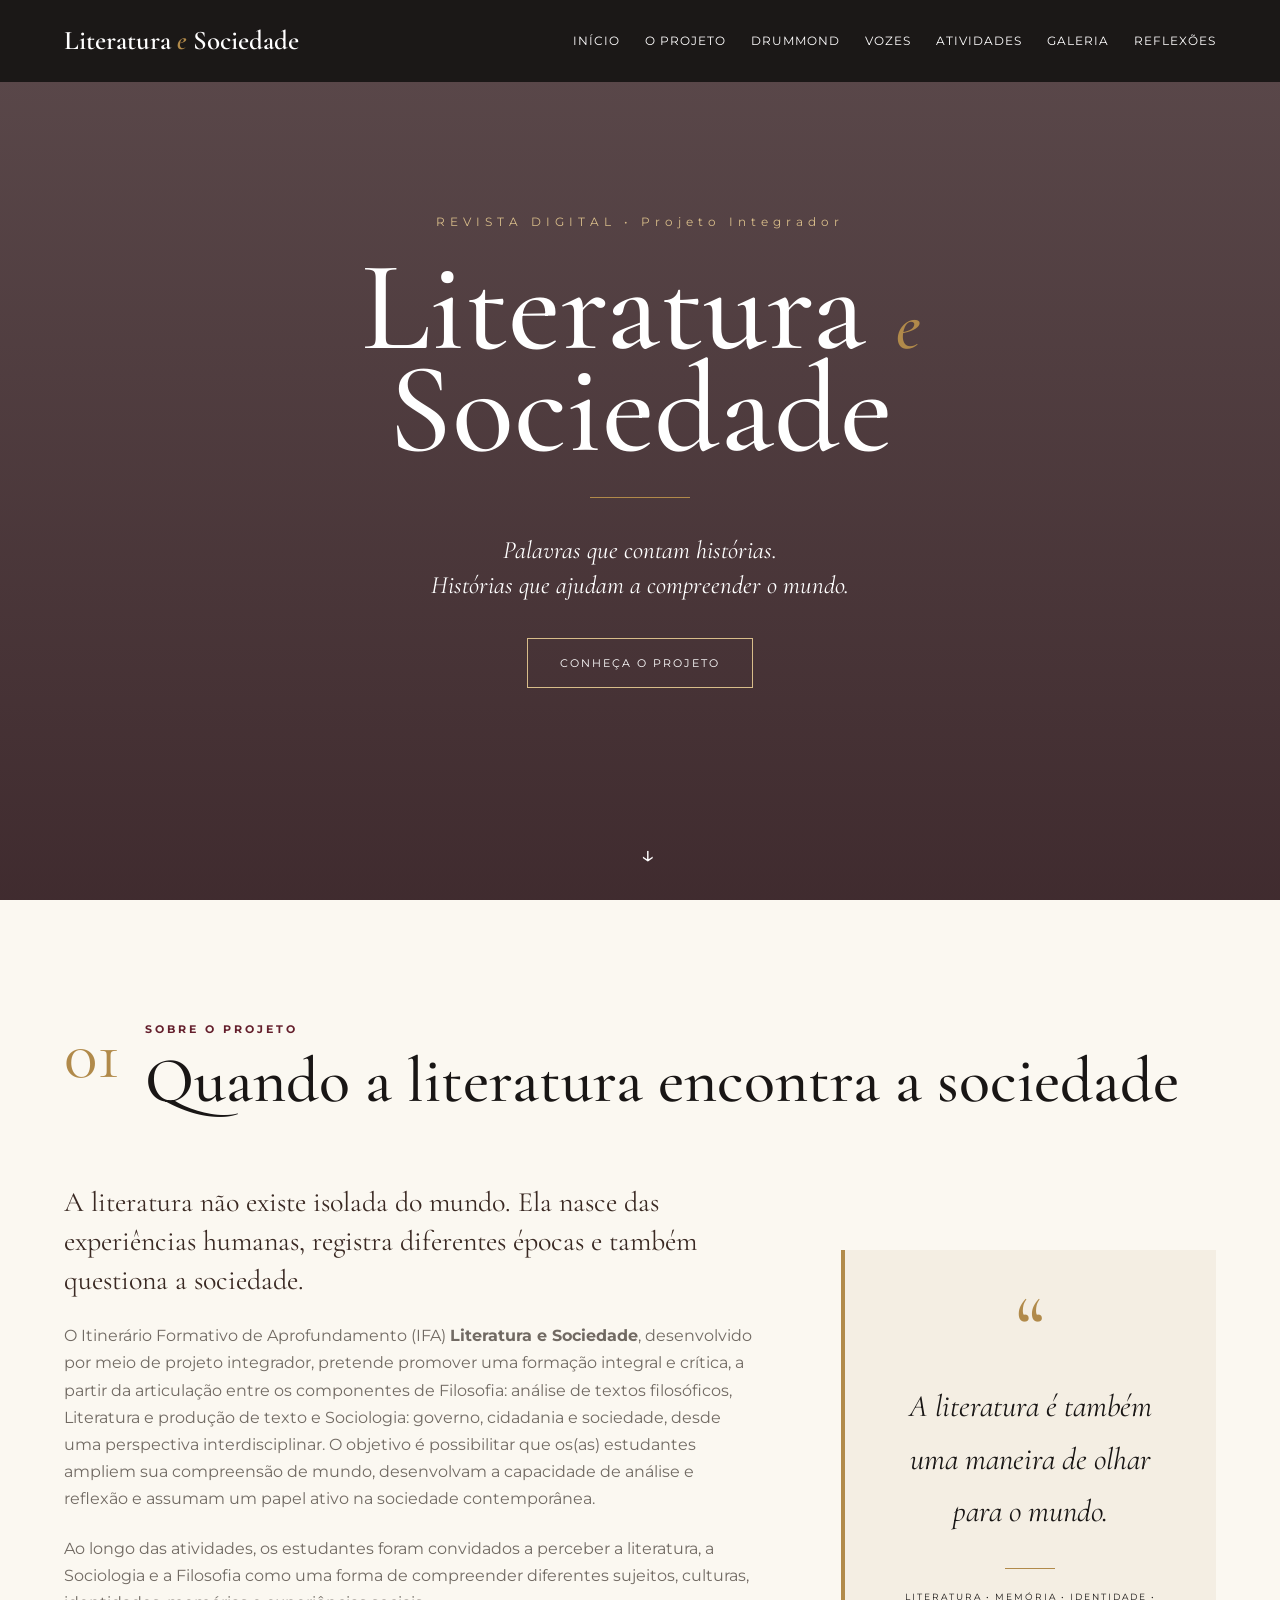
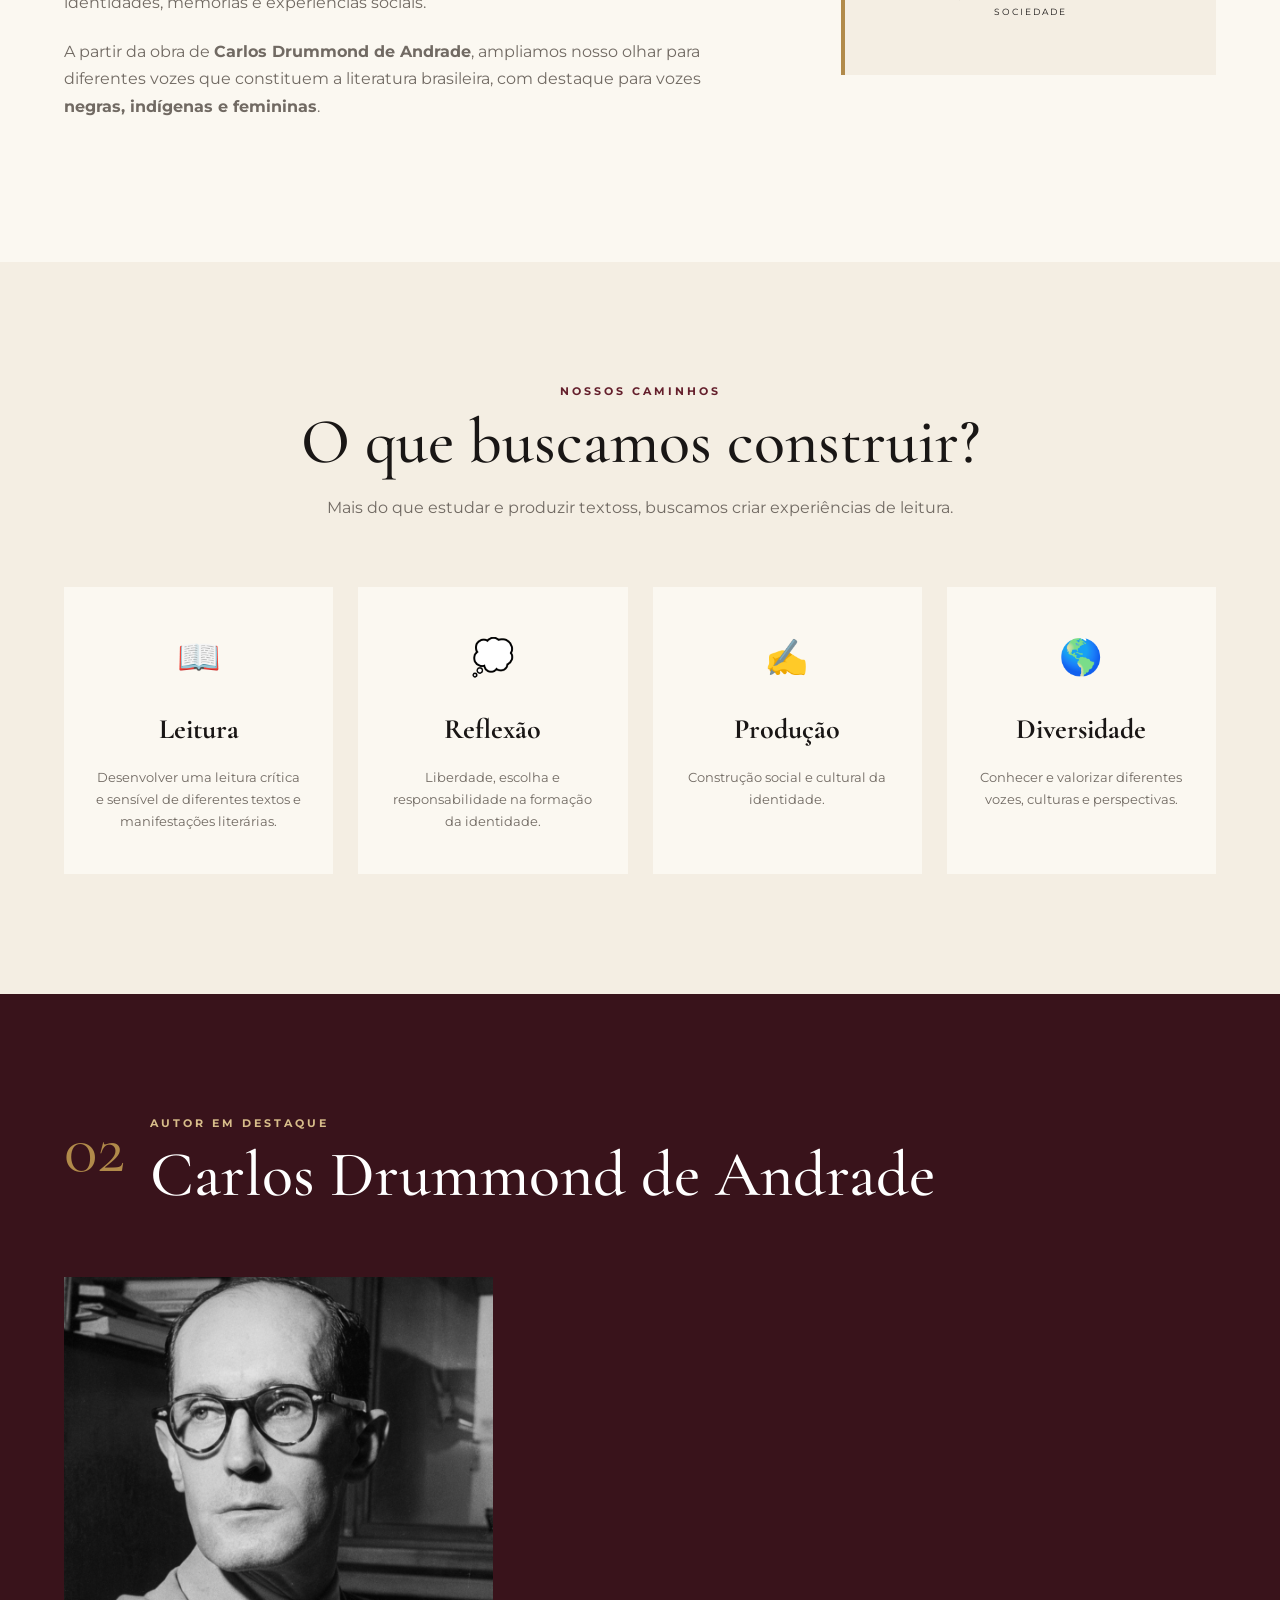
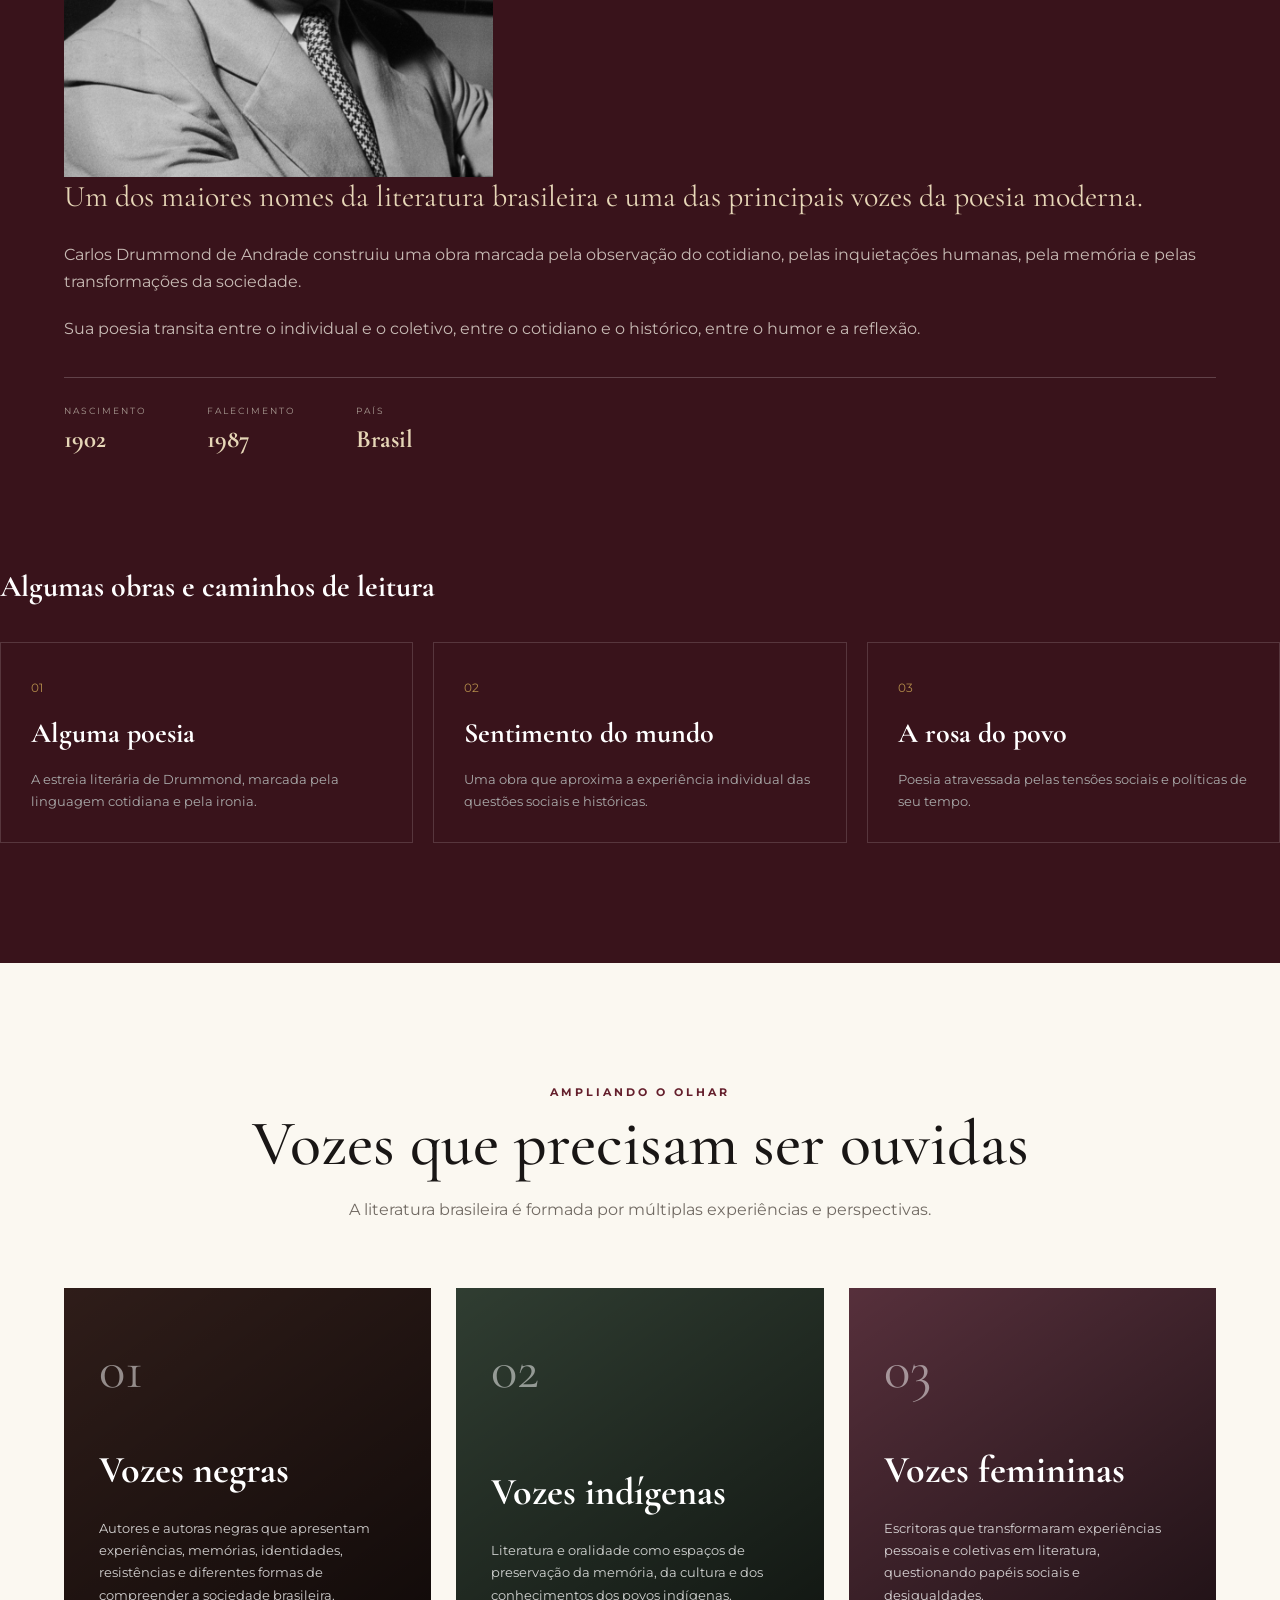
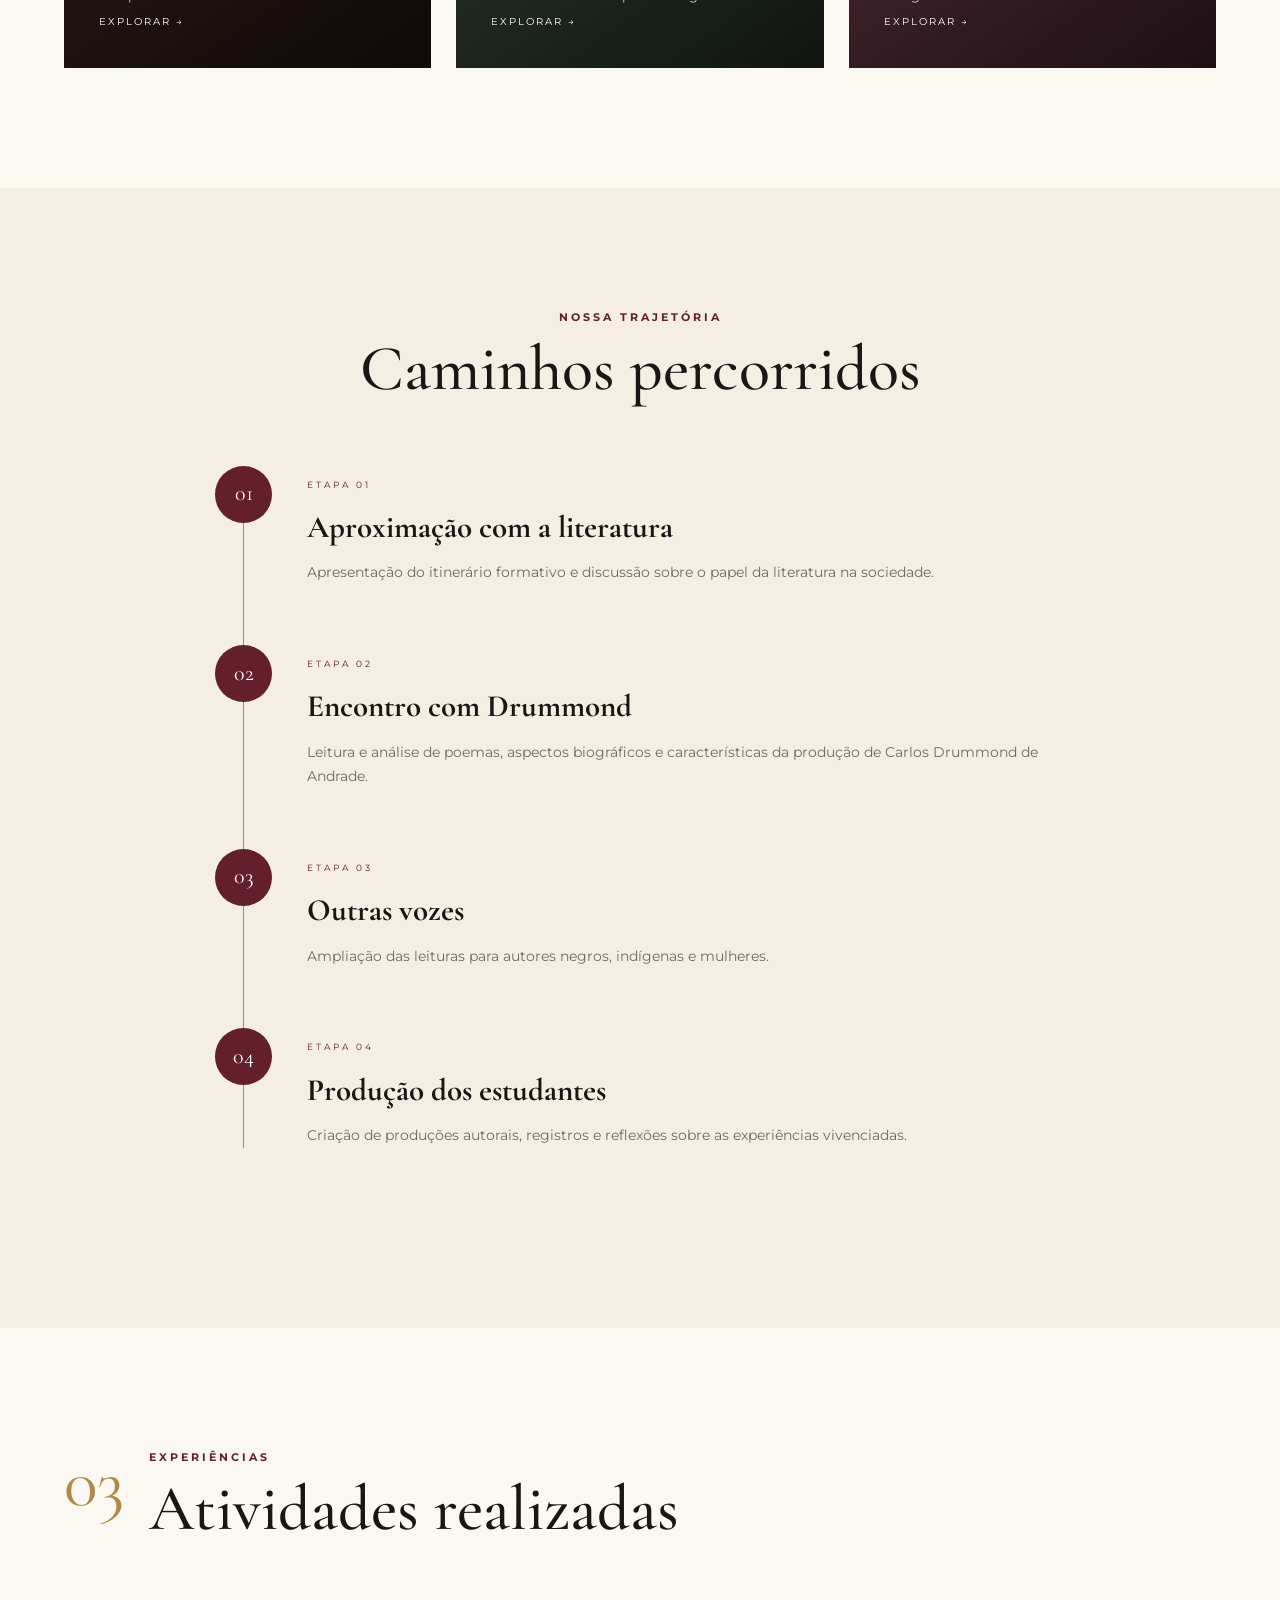
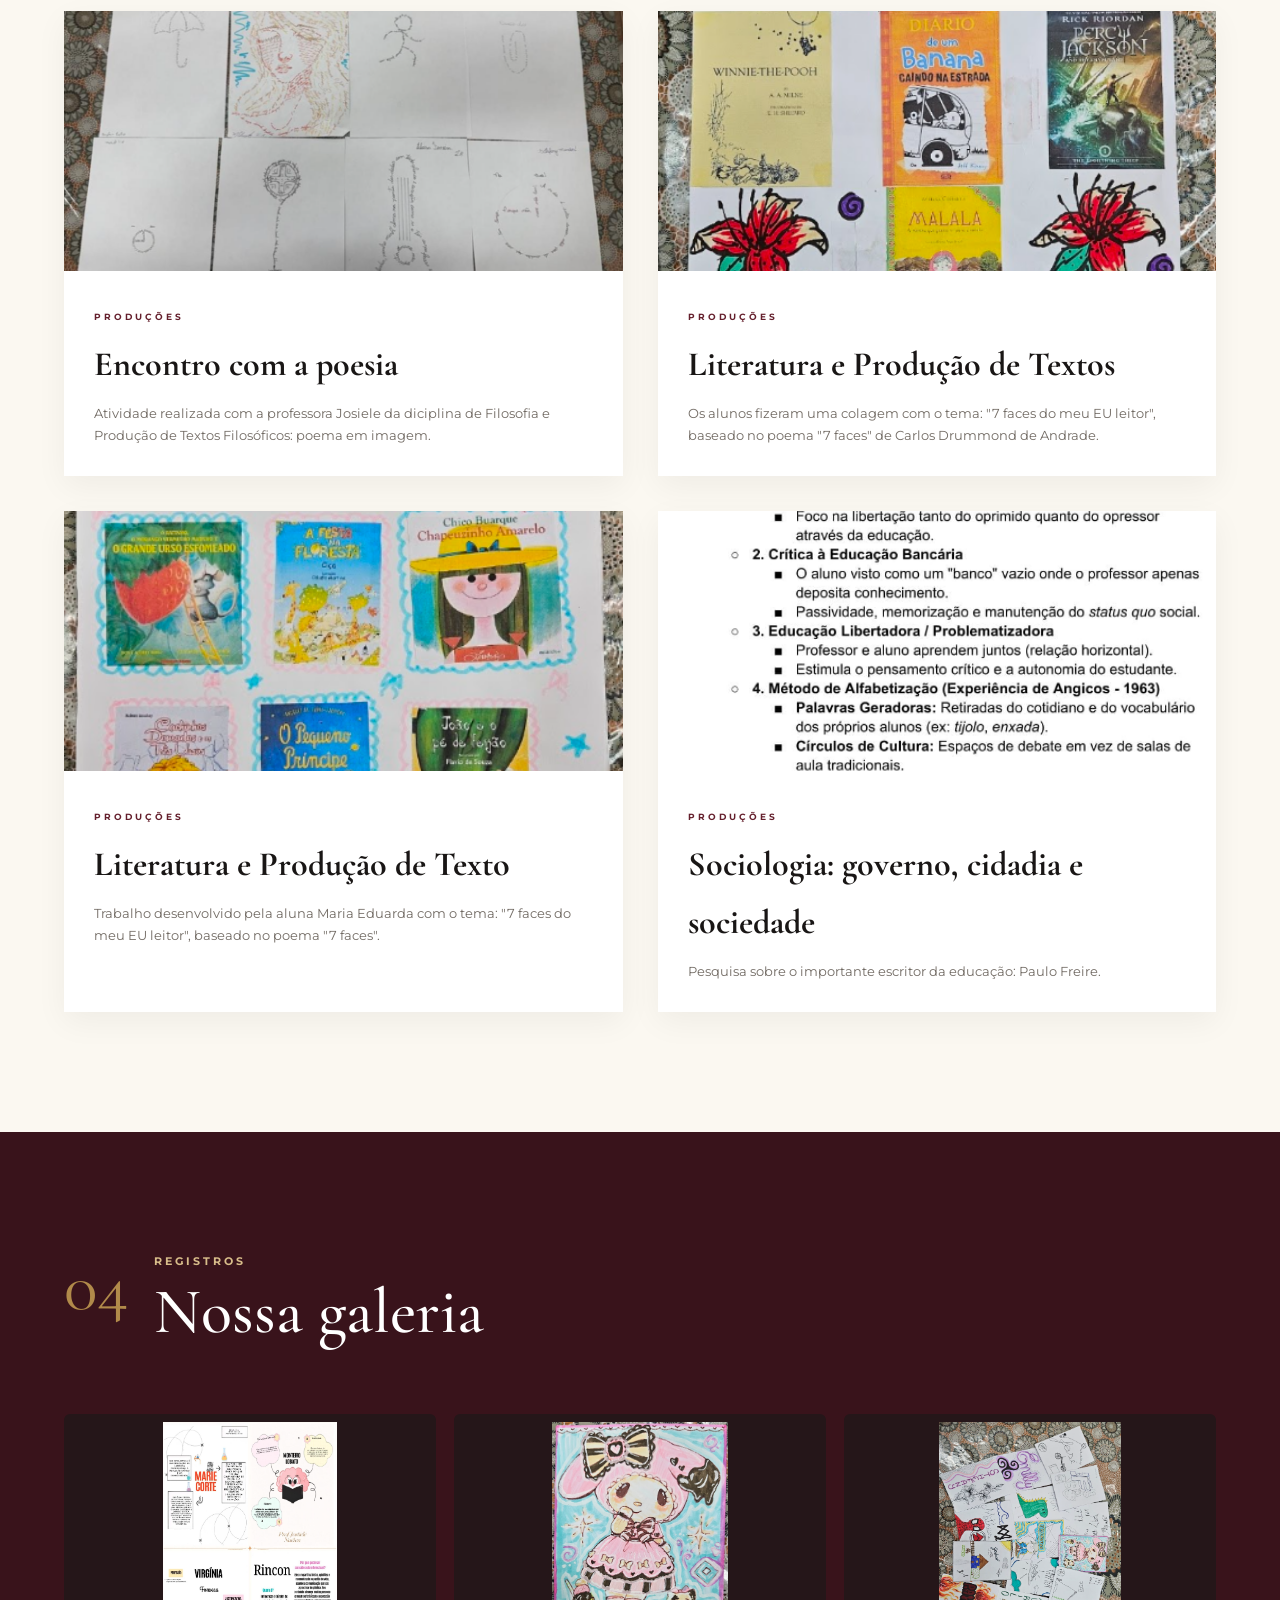
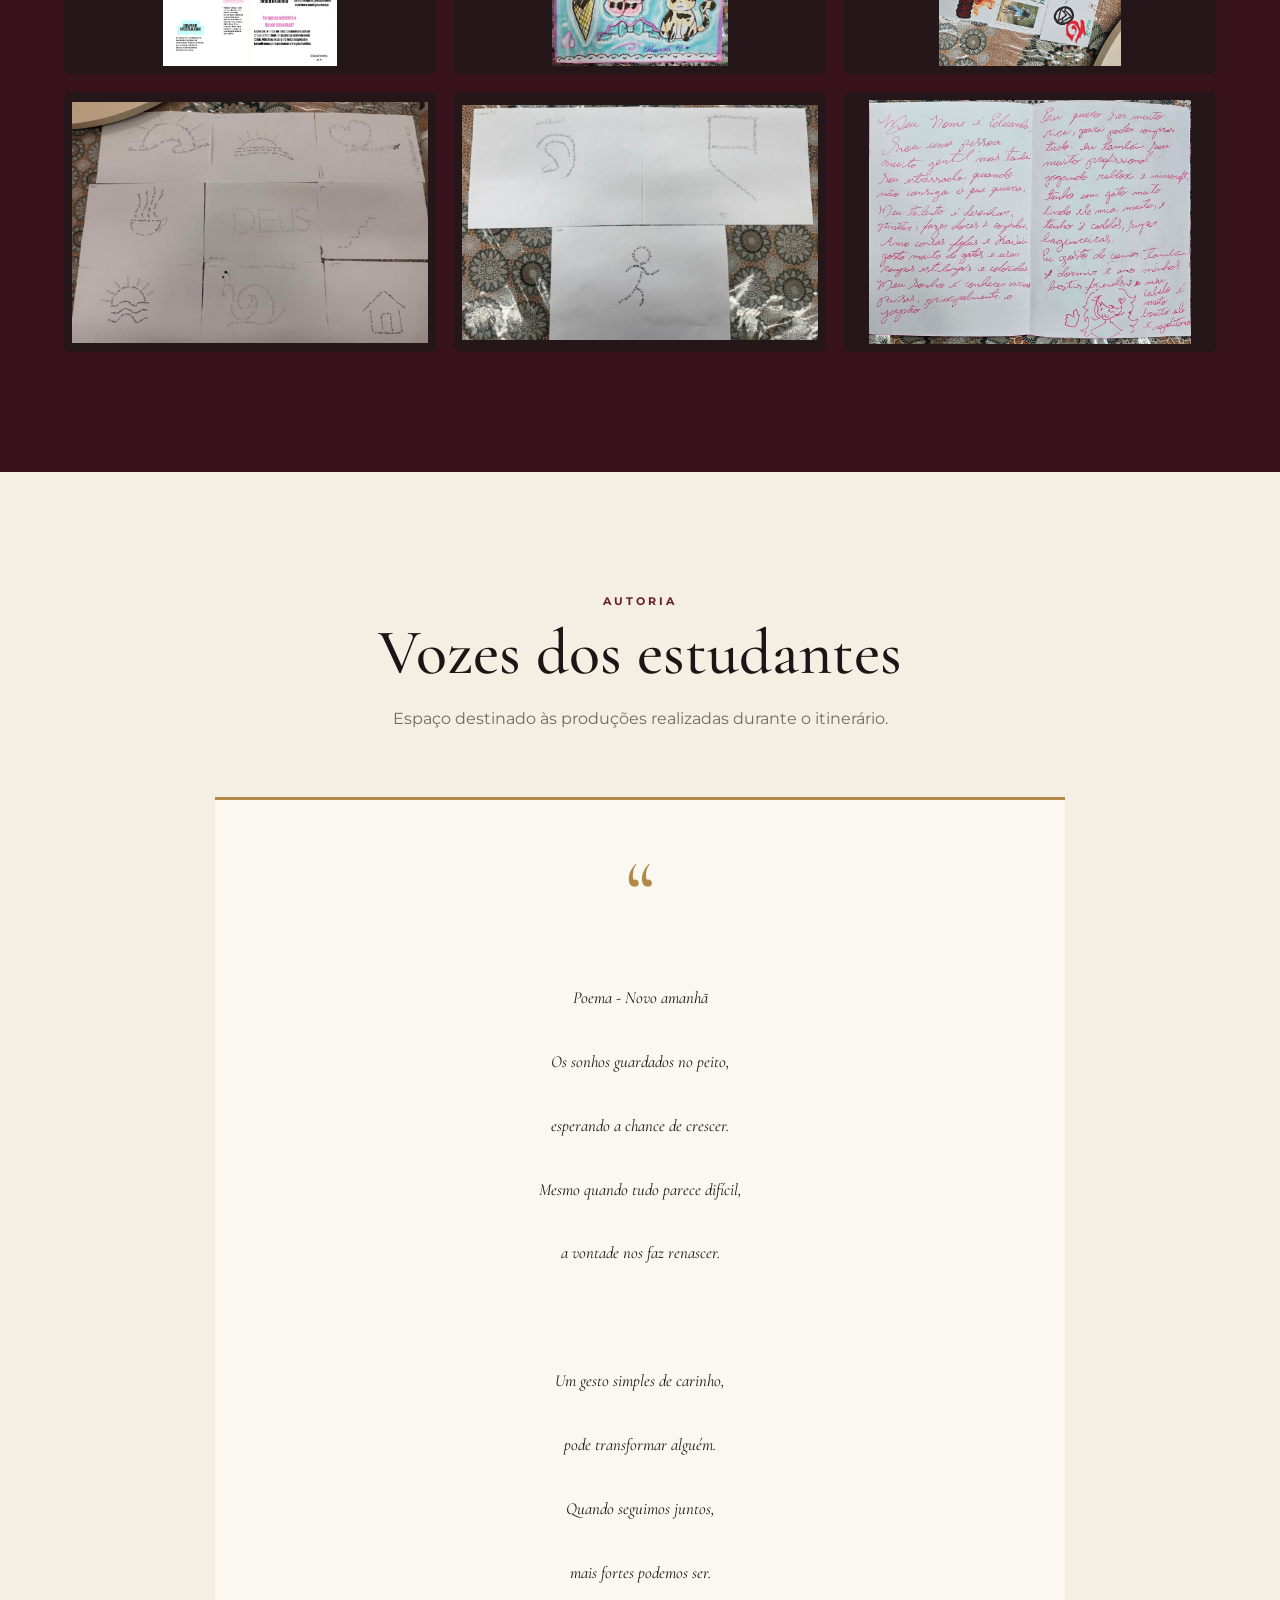
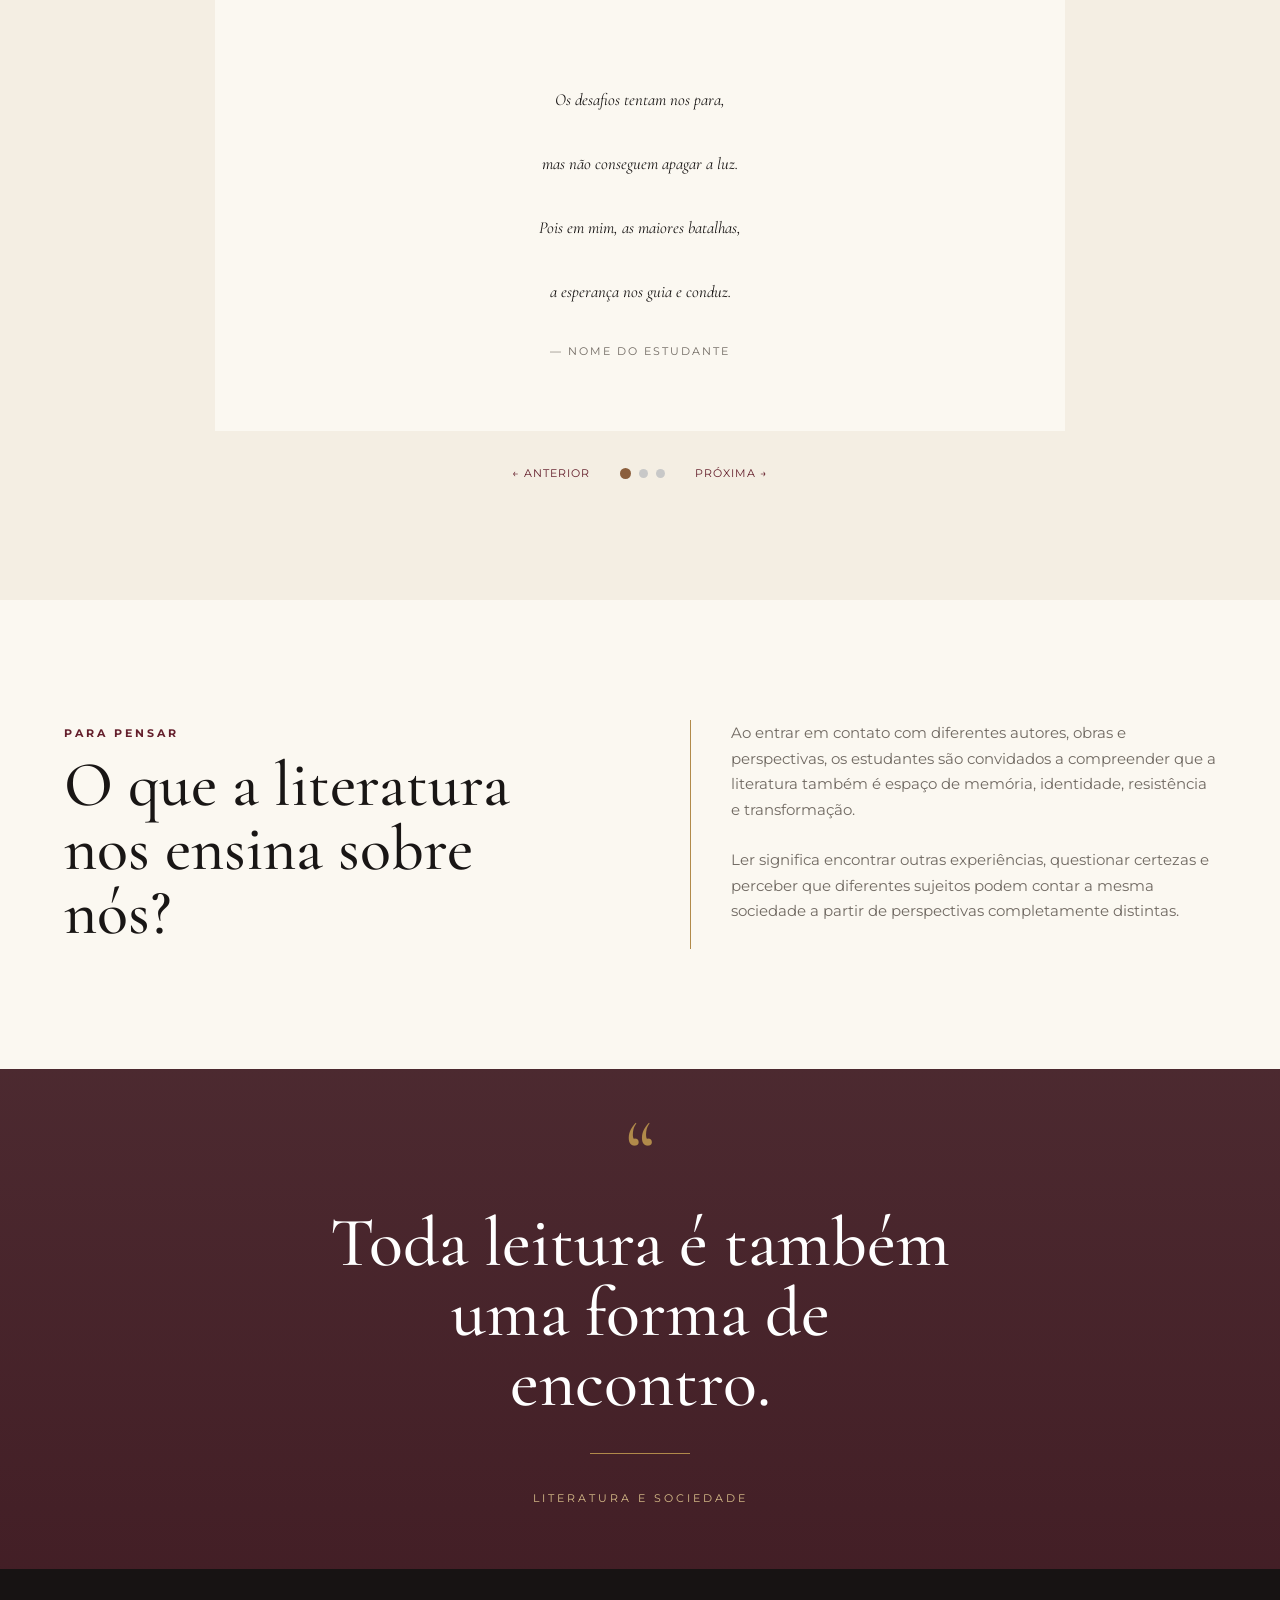
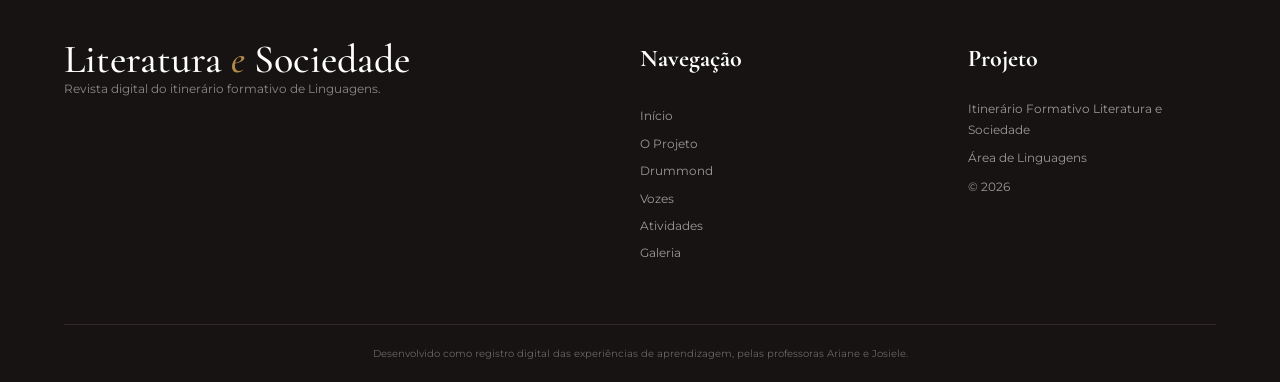
==== index.html @ bddd143f "." ====
<!DOCTYPE html>
<html lang="pt-BR">

<head>
    <meta charset="UTF-8">
    <meta name="viewport" content="width=device-width, initial-scale=1.0">

    <meta name="description"
        content="Revista digital Literatura e Sociedade – registros, experiências e produções do itinerário formativo de Linguagens.">

    <title>Literatura e Sociedade | Revista Digital</title>

    <link rel="preconnect" href="https://fonts.googleapis.com">
    <link rel="preconnect" href="https://fonts.gstatic.com" crossorigin>

    <link
        href="https://fonts.googleapis.com/css2?family=Cormorant+Garamond:wght@400;500;600;700&family=Montserrat:wght@300;400;500;600;700&display=swap"
        rel="stylesheet">

    <link rel="stylesheet" href="style.css">
</head>

<body>
  

    <!-- =========================
         CABEÇALHO
    ========================== -->

    <header class="cabecalho">

        <div class="logo">
            <span class="logo-principal">Literatura</span>
            <span class="logo-e">e</span>
            <span class="logo-sociedade">Sociedade</span>
        </div>

        <nav class="menu">

            <a href="#inicio">Início</a>
            <a href="#projeto">O Projeto</a>
            <a href="#drummond">Drummond</a>
            <a href="#vozes">Vozes</a>
            <a href="#atividades">Atividades</a>
            <a href="#galeria">Galeria</a>
            <a href="#reflexoes">Reflexões</a>

        </nav>

        <button class="menu-mobile" aria-label="Abrir menu">
            ☰
        </button>

    </header>


    <!-- =========================
         CAPA / HERO
    ========================== -->

    <main>

        <section id="inicio" class="hero">

            <div class="hero-overlay"></div>

            <div class="hero-conteudo">

                <p class="edicao">REVISTA DIGITAL • Projeto Integrador</p>

                <h1>
                    Literatura
                    <span>e</span>
                    Sociedade
                </h1>

                <div class="linha-decorativa"></div>

                <p class="subtitulo">
                    Palavras que contam histórias.
                    <br>
                    Histórias que ajudam a compreender o mundo.
                </p>

                <a href="#projeto" class="botao">
                    Conheça o projeto
                </a>

            </div>

            <div class="scroll-indicator">
                ↓
            </div>

        </section>


        <!-- =========================
             APRESENTAÇÃO
        ========================== -->

        <section id="projeto" class="secao apresentacao">

            <div class="container">

                <div class="titulo-secao">

                    <span class="numero">01</span>

                    <div>
                        <p class="etiqueta">SOBRE O PROJETO</p>

                        <h2>
                            Quando a literatura
                            encontra a sociedade
                        </h2>
                    </div>

                </div>

                <div class="apresentacao-grid">

                    <div class="texto">

                        <p class="destaque">
                            A literatura não existe isolada do mundo.
                            Ela nasce das experiências humanas, registra
                            diferentes épocas e também questiona a sociedade.
                        </p>

                        <p>
                            O Itinerário Formativo de Aprofundamento (IFA) <strong>Literatura e
                                Sociedade</strong>, desenvolvido
                            por meio de projeto integrador, pretende promover uma formação integral e crítica, a partir
                            da articulação entre os componentes de Filosofia: análise de textos filosóficos, Literatura
                            e
                            produção de texto e Sociologia: governo, cidadania e sociedade, desde uma perspectiva
                            interdisciplinar. O objetivo é possibilitar que os(as) estudantes ampliem sua compreensão
                            de mundo, desenvolvam a capacidade de análise e reflexão e assumam um papel ativo na
                            sociedade contemporânea.
                        </p>

                        <p>
                            Ao longo das atividades, os estudantes foram
                            convidados a perceber a literatura, a Sociologia e a Filosofia como uma forma
                            de compreender diferentes sujeitos, culturas,
                            identidades, memórias e experiências sociais.
                        </p>

                        <p>
                            A partir da obra de <strong>Carlos Drummond de
                                Andrade</strong>, ampliamos nosso olhar para
                            diferentes vozes que constituem a literatura
                            brasileira, com destaque para vozes
                            <strong>negras, indígenas e femininas</strong>.
                        </p>

                    </div>

                    <div class="citacao">

                        <div class="aspas">“</div>

                        <blockquote>
                            A literatura é também uma maneira
                            de olhar para o mundo.
                        </blockquote>

                        <div class="citacao-linha"></div>

                        <p>
                            LITERATURA • MEMÓRIA • IDENTIDADE • SOCIEDADE
                        </p>

                    </div>

                </div>

            </div>

        </section>


        <!-- =========================
             OBJETIVOS
        ========================== -->

        <section class="secao objetivos">

            <div class="container">

                <div class="titulo-centralizado">

                    <p class="etiqueta">NOSSOS CAMINHOS</p>

                    <h2>
                        O que buscamos construir?
                    </h2>

                    <p>
                        Mais do que estudar e produzir textoss,
                        buscamos criar experiências de leitura.
                    </p>

                </div>


                <div class="cards-objetivos">

                    <article class="card-objetivo">

                        <span class="icone">📖</span>

                        <h3>Leitura</h3>

                        <p>
                            Desenvolver uma leitura crítica e sensível
                            de diferentes textos e manifestações literárias.
                        </p>

                    </article>


                    <article class="card-objetivo">

                        <span class="icone">💭</span>

                        <h3>Reflexão</h3>

                        <p>
                            Liberdade, escolha e
                            responsabilidade na
                            formação da identidade.
                        </p>

                    </article>


                    <article class="card-objetivo">

                        <span class="icone">✍️</span>

                        <h3>Produção</h3>

                        <p>
                            Construção social e cultural
                            da identidade.
                        </p>

                    </article>


                    <article class="card-objetivo">

                        <span class="icone">🌎</span>

                        <h3>Diversidade</h3>

                        <p>
                            Conhecer e valorizar diferentes vozes,
                            culturas e perspectivas.
                        </p>

                    </article>

                </div>

            </div>

        </section>


        <!-- =========================
             DRUMMOND
        ========================== -->

        <section id="drummond" class="secao drummond">

            <div class="container">

                <div class="titulo-secao">

                    <span class="numero">02</span>

                    <div>

                        <p class="etiqueta">AUTOR EM DESTAQUE</p>

                        <h2>
                            Carlos Drummond de Andrade
                        </h2>

                    </div>

                </div>


                <div class="drummond-grid">

                    <img src="imagem/Foto_Carlos_Drummond_de_Andrade_(restaurada).png" alt="Carlos Drummond de Andrade"
                        class="foto-drummond">

                </div>


                <div class="drummond-texto">

                    <p class="abertura">
                        Um dos maiores nomes da literatura brasileira
                        e uma das principais vozes da poesia moderna.
                    </p>

                    <p>
                        Carlos Drummond de Andrade construiu uma obra
                        marcada pela observação do cotidiano, pelas
                        inquietações humanas, pela memória e pelas
                        transformações da sociedade.
                    </p>

                    <p>
                        Sua poesia transita entre o individual e o
                        coletivo, entre o cotidiano e o histórico,
                        entre o humor e a reflexão.
                    </p>

                    <div class="ficha">

                        <div>
                            <span>Nascimento</span>
                            <strong>1902</strong>
                        </div>

                        <div>
                            <span>Falecimento</span>
                            <strong>1987</strong>
                        </div>

                        <div>
                            <span>País</span>
                            <strong>Brasil</strong>
                        </div>

                    </div>

                </div>

            </div>


            <!-- OBRAS -->

            <div class="obras">

                <h3>
                    Algumas obras e caminhos de leitura
                </h3>

                <div class="obras-grid">

                    <article class="obra">

                        <span>01</span>

                        <h4>
                            Alguma poesia
                        </h4>

                        <p>
                            A estreia literária de Drummond,
                            marcada pela linguagem cotidiana
                            e pela ironia.
                        </p>

                    </article>


                    <article class="obra">

                        <span>02</span>

                        <h4>
                            Sentimento do mundo
                        </h4>

                        <p>
                            Uma obra que aproxima a experiência
                            individual das questões sociais
                            e históricas.
                        </p>

                    </article>


                    <article class="obra">

                        <span>03</span>

                        <h4>
                            A rosa do povo
                        </h4>

                        <p>
                            Poesia atravessada pelas tensões
                            sociais e políticas de seu tempo.
                        </p>

                    </article>

                </div>

            </div>

            </div>

        </section>


        <!-- =========================
             VOZES
        ========================== -->

        <section id="vozes" class="secao vozes">

            <div class="container">

                <div class="titulo-centralizado">

                    <p class="etiqueta">AMPLIANDO O OLHAR</p>

                    <h2>
                        Vozes que precisam ser ouvidas
                    </h2>

                    <p>
                        A literatura brasileira é formada por múltiplas
                        experiências e perspectivas.
                    </p>

                </div>


                <div class="vozes-grid">

                    <article class="voz voz-negra">

                        <div class="voz-numero">
                            01
                        </div>

                        <div>

                            <h3>
                                Vozes negras
                            </h3>

                            <p>
                                Autores e autoras negras que apresentam
                                experiências, memórias, identidades,
                                resistências e diferentes formas de
                                compreender a sociedade brasileira.
                            </p>

                            <a href="vozes-negras.html" class="ler-mais">
                                Explorar →
                            </a>
                        </div>

                    </article>


                    <article class="voz voz-indigena">

                        <div class="voz-numero">
                            02
                        </div>

                        <div>

                            <h3>
                                Vozes indígenas
                            </h3>

                            <p>
                                Literatura e oralidade como espaços de
                                preservação da memória, da cultura e
                                dos conhecimentos dos povos indígenas.
                            </p>

                            <a href="vozes-indigenas.html" class="ler-mais">
                                Explorar →
                            </a>

                        </div>

                    </article>


                    <article class="voz voz-feminina">

                        <div class="voz-numero">
                            03
                        </div>

                        <div>

                            <h3>
                                Vozes femininas
                            </h3>

                            <p>
                                Escritoras que transformaram experiências
                                pessoais e coletivas em literatura,
                                questionando papéis sociais e desigualdades.
                            </p>

                            <a href="vozes-femininas.html" class="ler-mais">
                                Explorar →
                            </a>

                        </div>

                    </article>

                </div>

            </div>

        </section>


        <!-- =========================
             LINHA DO TEMPO
        ========================== -->

        <section class="secao timeline">

            <div class="container">

                <div class="titulo-centralizado">

                    <p class="etiqueta">NOSSA TRAJETÓRIA</p>

                    <h2>
                        Caminhos percorridos
                    </h2>

                </div>


                <div class="linha-tempo">

                    <div class="evento">

                        <div class="evento-numero">
                            01
                        </div>

                        <div class="evento-conteudo">

                            <span>ETAPA 01</span>

                            <h3>
                                Aproximação com a literatura
                            </h3>

                            <p>
                                Apresentação do itinerário formativo
                                e discussão sobre o papel da literatura
                                na sociedade.
                            </p>

                        </div>

                    </div>


                    <div class="evento">

                        <div class="evento-numero">
                            02
                        </div>

                        <div class="evento-conteudo">

                            <span>ETAPA 02</span>

                            <h3>
                                Encontro com Drummond
                            </h3>

                            <p>
                                Leitura e análise de poemas,
                                aspectos biográficos e características
                                da produção de Carlos Drummond de Andrade.
                            </p>

                        </div>

                    </div>


                    <div class="evento">

                        <div class="evento-numero">
                            03
                        </div>

                        <div class="evento-conteudo">

                            <span>ETAPA 03</span>

                            <h3>
                                Outras vozes
                            </h3>

                            <p>
                                Ampliação das leituras para autores
                                negros, indígenas e mulheres.
                            </p>

                        </div>

                    </div>


                    <div class="evento">

                        <div class="evento-numero">
                            04
                        </div>

                        <div class="evento-conteudo">

                            <span>ETAPA 04</span>

                            <h3>
                                Produção dos estudantes
                            </h3>

                            <p>
                                Criação de produções autorais,
                                registros e reflexões sobre
                                as experiências vivenciadas.
                            </p>

                        </div>

                    </div>

                </div>

            </div>

        </section>


        <!-- =========================
             ATIVIDADES
        ========================== -->

        <section id="atividades" class="secao atividades">

            <div class="container">

                <div class="titulo-secao">

                    <span class="numero">03</span>

                    <div>

                        <p class="etiqueta">
                            EXPERIÊNCIAS
                        </p>

                        <h2>
                            Atividades realizadas
                        </h2>

                    </div>

                </div>


                <!-- =====================================================
                     PRODUÇÕES DOS ESTUDANTES
                     ===================================================== -->
                <div class="atividades-grid">

                    <article class="atividade">
                        <div class="atividade-imagem">
                              <img 
                src="imagem/Trabalhos de Filosofia.png" 
                alt="Produção realizada pelos estudantes">
                        </div>

                        <div class="atividade-conteudo">
                            <span class="categoria">PRODUÇÕES</span>
                            <h3>Encontro com a poesia</h3>
                            <p> Atividade realizada com a professora Josiele da diciplina de Filosofia e Produção de Textos Filosóficos: poema em imagem.</p>
                          
                    </article>

                    <article class="atividade">
                        <div class="atividade-imagem">
                               <img 
                src="imagem/7facesjulia.png" 
                alt="Produção realizada pelos estudantes">
                        </div>

                        <div class="atividade-conteudo">
                            <span class="categoria">PRODUÇÕES</span>
                            <h3>Literatura e Produção de Textos</h3>
                            <p>Os alunos fizeram uma colagem com o tema: "7 faces do meu EU leitor", baseado no poema "7 faces" de Carlos Drummond de Andrade.</p>
                          
                        </div>
                    </article>

                    <article class="atividade">
                        <div class="atividade-imagem">
                              <img 
                src="imagem/7facesmaria.png" 
                alt="Produção realizada pelos estudantes">
                        </div>

                        <div class="atividade-conteudo">
                            <span class="categoria">PRODUÇÕES</span>
                            <h3>Literatura e Produção de Texto</h3>
                            <p>Trabalho desenvolvido pela aluna Maria Eduarda com o tema: "7 faces do meu EU leitor", baseado no poema "7 faces".</p>
                          
                        </div>
                    </article>

                    <article class="atividade">
                        <div class="atividade-imagem">
                              <img 
                src="imagem/Sociologia Jose.png" 
                alt="Produção realizada pelos estudantes">
                        </div>

                        <div class="atividade-conteudo">
                            <span class="categoria">PRODUÇÕES</span>
                            <h3>Sociologia: governo, cidadia e sociedade</h3>
                            <p>Pesquisa sobre o importante escritor da educação: Paulo Freire.</p>
                           
                        </div>
                    </article>

                </div></section>
 
           <!-- =========================
     GALERIA
========================== -->

<section id="galeria" class="secao galeria">

    <div class="container">

        <div class="titulo-secao">

            <span class="numero">04</span>

            <div>

                <p class="etiqueta">
                    REGISTROS
                </p>

                <h2>
                    Nossa galeria
                </h2>

            </div>

        </div>


        <!-- GALERIA DE IMAGENS -->

        <div class="galeria-grid">


            <!-- IMAGEM 1 -->

            <div
                class="foto"
                data-imagem="imagem/Sociologia Naelen e Eloisa.png">

                <img
                    src="imagem/Sociologia Naelen e Eloisa.png"
                    alt="Produção de Sociologia realizada pelas estudantes Naelen e Eloisa">

                <div class="foto-overlay">
                    <span>Ver imagem</span>
                </div>

            </div>


            <!-- IMAGEM 2 -->

            <div
                class="foto"
                data-imagem="imagem/Livro da minha vida Maria.png">

                <img
                    src="imagem/Livro da minha vida Maria.png"
                    alt="Livro da minha vida produzido pela estudante Maria">

                <div class="foto-overlay">
                    <span>Ver imagem</span>
                </div>

            </div>


            <!-- IMAGEM 3 -->

            <div
                class="foto"
                data-imagem="imagem/Livros da minha vida.png">

                <img
                    src="imagem/Livros da minha vida.png"
                    alt="Produção de Sociologia realizada pelas estudantes">

                <div class="foto-overlay">
                    <span>Ver imagem</span>
                </div>

            </div>


            <!-- IMAGEM 4 -->

            <div
                class="foto"
                data-imagem="imagem/Trabalhos de Filosofia 1.png">

                <img
                    src="imagem/Trabalhos de Filosofia 1.png"
                    alt="Registro de atividade realizada pelos estudantes">

                <div class="foto-overlay">
                    <span>Ver imagem</span>
                </div>

            </div>


            <!-- IMAGEM 5 -->

            <div
                class="foto"
                data-imagem="imagem/Trabalhos de Filosofia 2.png">

                <img
                    src="imagem/Trabalhos de Filosofia 2.png"
                    alt="Produção realizada pelos estudantes">

                <div class="foto-overlay">
                    <span>Ver imagem</span>
                </div>

            </div>

            <!-- IMAGEM 6 -->

            <div
                class="foto"
                data-imagem="imagem/Maria livro dentro.png">

                <img
                    src="imagem/Maria livro dentro.png"
                    alt="Produção realizada pelos estudantes">

                <div class="foto-overlay">
                    <span>Ver imagem</span>
                </div>

            </div>


        </div>

    </div>

</section>


<!-- =========================
             PRODUÇÕES
        ========================== -->

        <section class="secao producoes">

            <div class="container">

                <div class="titulo-centralizado">

                    <p class="etiqueta">
                        AUTORIA
                    </p>

                    <h2>
                        Vozes dos estudantes
                    </h2>

                    <p>
                        Espaço destinado às produções realizadas
                        durante o itinerário.
                    </p>

                </div>


                <div class="producao-destaque">

                    <div class="aspas-grande">
                        “
                    </div>

                    <p class="texto-producao">
                       Poema - Novo amanhã<br>
                       Os sonhos guardados no peito,<br>
                       esperando a chance de crescer.<br>
                       Mesmo quando tudo parece difícil,<br>
                       a vontade nos faz renascer.
                       <br><br>
                       Um gesto simples de carinho,<br>
                       pode transformar alguém.<br>
                       Quando seguimos juntos,<br>
                       mais fortes podemos ser.
                       <br><br>
                       Os desafios tentam nos para,<br>
                       mas não conseguem apagar a luz.<br>
                       Pois em mim, as maiores batalhas,<br>
                       a esperança nos guia e conduz.
                    </p>

                    <div class="autor-producao">
                        — Nome do estudante
                    </div>

                </div>


                <div class="producao-botoes">

                    <button>
                        ← Anterior
                    </button>

                    <div class="bolinhas">
                        <span class="ativa"></span>
                        <span></span>
                        <span></span>
                    </div>

                    <button>
                        Próxima →
                    </button>

                </div>

            </div>

        </section>



        <!-- =========================
             REFLEXÕES
        ========================== -->

        <section id="reflexoes" class="secao reflexoes">

            <div class="container">

                <div class="reflexao-grid">

                    <div>

                        <p class="etiqueta">
                            PARA PENSAR
                        </p>

                        <h2>
                            O que a literatura
                            nos ensina sobre nós?
                        </h2>

                    </div>

                    <div class="reflexao-texto">

                        <p>
                            Ao entrar em contato com diferentes autores,
                            obras e perspectivas, os estudantes são
                            convidados a compreender que a literatura
                            também é espaço de memória, identidade,
                            resistência e transformação.
                        </p>

                        <p>
                            Ler significa encontrar outras experiências,
                            questionar certezas e perceber que diferentes
                            sujeitos podem contar a mesma sociedade
                            a partir de perspectivas completamente
                            distintas.
                        </p>

                    </div>

                </div>

            </div>

        </section>


        <!-- =========================
             ENCERRAMENTO
        ========================== -->

        <section class="encerramento">

            <div class="encerramento-conteudo">

                <span class="aspas">“</span>

                <h2>
                    Toda leitura é também
                    uma forma de encontro.
                </h2>

                <div class="linha-decorativa"></div>

                <p>
                    Literatura e Sociedade
                </p>

            </div>

        </section>

    </main>


    <!-- =========================
         RODAPÉ
    ========================== -->

    <footer class="rodape">

        <div class="rodape-conteudo">

            <div class="rodape-logo">

                <h2>
                    Literatura
                    <span>e</span>
                    Sociedade
                </h2>

                <p>
                    Revista digital do itinerário formativo
                    de Linguagens.
                </p>

            </div>


            <div class="rodape-links">

                <h3>
                    Navegação
                </h3>

                <a href="#inicio">Início</a>
                <a href="#projeto">O Projeto</a>
                <a href="#drummond">Drummond</a>
                <a href="#vozes">Vozes</a>
                <a href="#atividades">Atividades</a>
                <a href="#galeria">Galeria</a>

            </div>


            <div class="rodape-info">

                <h3>
                    Projeto
                </h3>

                <p>
                    Itinerário Formativo
                    Literatura e Sociedade
                </p>

                <p>
                    Área de Linguagens
                </p>

                <p>
                    © 2026
                </p>

            </div>

        </div>


        <div class="rodape-final">

            <p>
                Desenvolvido como registro digital
                das experiências de aprendizagem, pelas professoras Ariane e Josiele.
            </p>

        </div>

    </footer>
<!-- =====================================================
     JANELA DE IMAGEM AMPLIADA
     ===================================================== -->

<div
    id="modal-imagem"
    class="modal-imagem"
    aria-hidden="true">

    <button
        id="fechar-modal"
        class="fechar-modal"
        type="button"
        aria-label="Fechar imagem ampliada">

        ×

    </button>


    <img
        id="imagem-ampliada"
        src=""
        alt="">


    <p id="titulo-imagem"></p>

</div>
<div id="modal-atividade" class="modal-atividade">

    <div class="conteudo-modal-atividade">

        <button 
            id="fechar-atividade"
            class="fechar-atividade"
            type="button">

            ×

        </button>

        <h2 id="titulo-atividade"></h2>

        <p id="texto-atividade"></p>

    </div>

</div>
    <script src="script-organizado.js"></script>

</body>

</html>
---- style.css ----
/* =====================================================
   LITERATURA E SOCIEDADE — CSS ORGANIZADO
   ===================================================== */

/* ==========================================
   CONFIGURAÇÕES GERAIS
========================================== */

:root {

    --vinho: #641f2c;
    --vinho-escuro: #39131b;
    --vinho-claro: #8b3545;

    --creme: #f4eee3;
    --papel: #fbf8f1;

    --dourado: #b18a4a;
    --marrom: #3a2923;

    --cinza: #716a63;
    --preto: #191615;

    --transicao: all 0.4s ease;
}


* {
    margin: 0;
    padding: 0;
    box-sizing: border-box;
}


html {
    scroll-behavior: smooth;
}


body {

    font-family: 'Montserrat', sans-serif;

    color: var(--preto);

    background: var(--papel);

    line-height: 1.7;
}


a {
    text-decoration: none;
    color: inherit;
}


button {
    font-family: inherit;
}


.container {

    width: min(1180px, 90%);

    margin: auto;
}


/* ==========================================
   CABEÇALHO
========================================== */

.cabecalho {

    position: fixed;

    top: 0;
    left: 0;

    width: 100%;

    height: 82px;

    display: flex;

    align-items: center;

    justify-content: space-between;

    padding: 0 5%;

    background: rgba(25, 22, 21, 0.96);

    color: white;

    z-index: 1000;

    backdrop-filter: blur(10px);
}


.logo {

    display: flex;

    align-items: baseline;

    gap: 6px;

    font-family: 'Cormorant Garamond', serif;

    font-size: 27px;

    font-weight: 600;
}


.logo-e {

    color: var(--dourado);

    font-style: italic;
}


.menu {

    display: flex;

    gap: 25px;

    font-size: 12px;

    text-transform: uppercase;

    letter-spacing: 1px;
}


.menu a {

    position: relative;

    transition: var(--transicao);
}


.menu a:hover {

    color: var(--dourado);
}


.menu-mobile {

    display: none;

    border: none;

    background: transparent;

    color: white;

    font-size: 28px;

    cursor: pointer;
}


/* ==========================================
   HERO
========================================== */

.hero {

    height: 100vh;

    min-height: 650px;

    position: relative;

    display: flex;

    align-items: center;

    justify-content: center;

    text-align: center;

    color: white;

    background:

        linear-gradient(
            rgba(38, 15, 20, .75),
            rgba(38, 15, 20, .88)
        ),

        url("imagens/capa.jpg");

    background-size: cover;

    background-position: center;
}


.hero-conteudo {

    position: relative;

    z-index: 2;

    max-width: 900px;

    padding: 30px;
}


.edicao {

    font-size: 12px;

    letter-spacing: 5px;

    color: #d8bd8a;

    margin-bottom: 25px;
}


.hero h1 {

    font-family: 'Cormorant Garamond', serif;

    font-size: clamp(65px, 10vw, 130px);

    line-height: .8;

    font-weight: 500;
}


.hero h1 span {

    color: var(--dourado);

    font-style: italic;

    font-size: .55em;
}


.linha-decorativa {

    width: 100px;

    height: 1px;

    background: var(--dourado);

    margin: 35px auto;
}


.subtitulo {

    font-family: 'Cormorant Garamond', serif;

    font-size: 25px;

    line-height: 1.4;

    font-style: italic;
}


.botao {

    display: inline-block;

    margin-top: 35px;

    padding: 15px 32px;

    border: 1px solid #d8bd8a;

    color: white;

    text-transform: uppercase;

    font-size: 11px;

    letter-spacing: 2px;

    transition: var(--transicao);
}


.botao:hover {

    background: var(--dourado);

    color: var(--preto);
}


.scroll-indicator {

    position: absolute;

    bottom: 25px;

    left: 50%;

    font-size: 25px;

    animation: subirDescer 1.5s infinite;
}


@keyframes subirDescer {

    0%,100% {
        transform: translateY(0);
    }

    50% {
        transform: translateY(10px);
    }
}


/* ==========================================
   SEÇÕES
========================================== */

.secao {

    padding: 120px 0;
}


.titulo-secao {

    display: flex;

    gap: 25px;

    margin-bottom: 70px;
}


.numero {

    font-family: 'Cormorant Garamond', serif;

    font-size: 70px;

    color: var(--dourado);

    line-height: 1;
}


.etiqueta {

    color: var(--vinho);

    font-size: 11px;

    font-weight: 700;

    letter-spacing: 3px;

    margin-bottom: 10px;
}


h2 {

    font-family: 'Cormorant Garamond', serif;

    font-size: clamp(42px, 5vw, 65px);

    line-height: 1;

    font-weight: 500;
}


h3, h4 {

    font-family: 'Cormorant Garamond', serif;
}


/* ==========================================
   APRESENTAÇÃO
========================================== */

.apresentacao {

    background: var(--papel);
}


.apresentacao-grid {

    display: grid;

    grid-template-columns: 1.3fr .7fr;

    gap: 80px;

    align-items: center;
}


.texto {

    font-size: 16px;

    color: var(--cinza);
}


.texto p {

    margin-bottom: 22px;
}


.texto .destaque {

    font-family: 'Cormorant Garamond', serif;

    font-size: 28px;

    line-height: 1.4;

    color: var(--marrom);
}


.citacao {

    padding: 55px 40px;

    background: var(--creme);

    border-left: 4px solid var(--dourado);

    text-align: center;
}


.aspas {

    font-family: 'Cormorant Garamond', serif;

    font-size: 90px;

    line-height: .5;

    color: var(--dourado);
}


.citacao blockquote {

    font-family: 'Cormorant Garamond', serif;

    font-size: 31px;

    font-style: italic;

    margin: 30px 0;
}


.citacao-linha {

    width: 50px;

    height: 1px;

    background: var(--dourado);

    margin: auto;
}


.citacao p {

    font-size: 9px;

    letter-spacing: 2px;

    margin-top: 20px;
}


/* ==========================================
   OBJETIVOS
========================================== */

.objetivos {

    background: var(--creme);
}


.titulo-centralizado {

    text-align: center;

    max-width: 800px;

    margin: 0 auto 65px;
}


.titulo-centralizado > p:last-child {

    color: var(--cinza);

    margin-top: 20px;
}


.cards-objetivos {

    display: grid;

    grid-template-columns: repeat(4, 1fr);

    gap: 25px;
}


.card-objetivo {

    padding: 40px 28px;

    background: var(--papel);

    text-align: center;

    transition: var(--transicao);

    border-bottom: 2px solid transparent;
}


.card-objetivo:hover {

    transform: translateY(-10px);

    border-color: var(--dourado);
}


.icone {

    font-size: 35px;

    display: block;

    margin-bottom: 20px;
}


.card-objetivo h3 {

    font-size: 28px;

    margin-bottom: 12px;
}


.card-objetivo p {

    font-size: 13px;

    color: var(--cinza);
}


/* ==========================================
   DRUMMOND
========================================== */

.drummond {

    background: var(--vinho-escuro);

    color: white;
}


.drummond .etiqueta {

    color: #d8bd8a;
}


.drummond-grid {

    display: grid;

    grid-template-columns: .8fr 1.2fr;

    gap: 80px;

    align-items: center;
}


.imagem-placeholder {

    width: 100%;

    min-height: 400px;

    background:

        linear-gradient(
            135deg,
            #3b2225,
            #201516
        );

    display: flex;

    flex-direction: column;

    align-items: center;

    justify-content: center;

    color: #cbb896;

    text-align: center;

    border: 1px solid rgba(216,189,138,.3);

    padding: 20px;
}


.imagem-placeholder span {

    font-size: 10px;

    letter-spacing: 3px;
}


.imagem-placeholder strong {

    font-family: 'Cormorant Garamond', serif;

    font-size: 32px;

    margin: 10px;
}


.imagem-placeholder small {

    opacity: .6;
}


.drummond-texto .abertura {

    font-family: 'Cormorant Garamond', serif;

    font-size: 30px;

    line-height: 1.3;

    color: #e6d6b7;

    margin-bottom: 25px;
}


.drummond-texto p {

    color: #c8bbb5;

    margin-bottom: 20px;
}


.ficha {

    display: flex;

    gap: 60px;

    border-top: 1px solid rgba(255,255,255,.2);

    padding-top: 25px;

    margin-top: 35px;
}


.ficha div {

    display: flex;

    flex-direction: column;
}


.ficha span {

    font-size: 9px;

    text-transform: uppercase;

    letter-spacing: 2px;

    color: #a99b93;
}


.ficha strong {

    font-family: 'Cormorant Garamond', serif;

    font-size: 25px;

    color: #e6d6b7;
}


.obras {

    margin-top: 100px;
}


.obras h3 {

    font-size: 30px;

    margin-bottom: 30px;
}


.obras-grid {

    display: grid;

    grid-template-columns: repeat(3, 1fr);

    gap: 20px;
}


.obra {

    padding: 30px;

    border: 1px solid rgba(255,255,255,.15);

    transition: var(--transicao);
}


.obra:hover {

    border-color: var(--dourado);

    transform: translateY(-5px);
}


.obra span {

    color: var(--dourado);

    font-size: 12px;
}


.obra h4 {

    font-size: 28px;

    margin: 10px 0;
}


.obra p {

    color: #aaa;

    font-size: 13px;
}


/* ==========================================
   VOZES
========================================== */

.vozes {

    background: var(--papel);
}


.vozes-grid {

    display: grid;

    grid-template-columns: repeat(3, 1fr);

    gap: 25px;
}


.voz {

    min-height: 380px;

    padding: 35px;

    position: relative;

    overflow: hidden;

    color: white;

    display: flex;

    flex-direction: column;

    justify-content: space-between;
}


.voz::before {

    content: "";

    position: absolute;

    inset: 0;

    background: linear-gradient(
        145deg,
        rgba(0,0,0,.1),
        rgba(0,0,0,.7)
    );
}


.voz > * {

    position: relative;

    z-index: 1;
}


.voz-negra {

    background: #34201c;
}


.voz-indigena {

    background: #354437;
}


.voz-feminina {

    background: #603542;
}


.voz-numero {

    font-family: 'Cormorant Garamond', serif;

    font-size: 55px;

    color: rgba(255,255,255,.5);
}


.voz h3 {

    font-size: 38px;

    margin-bottom: 15px;
}


.voz p {

    font-size: 13px;

    color: rgba(255,255,255,.8);
}


.ler-mais {

    margin-top: 25px;

    padding: 10px 0;

    background: transparent;

    border: none;

    color: white;

    text-transform: uppercase;

    letter-spacing: 2px;

    font-size: 10px;

    cursor: pointer;
}


/* ==========================================
   LINHA DO TEMPO
========================================== */

.timeline {

    background: var(--creme);
}


.linha-tempo {

    position: relative;

    max-width: 850px;

    margin: auto;
}


.linha-tempo::before {

    content: "";

    position: absolute;

    left: 28px;

    top: 0;

    bottom: 0;

    width: 1px;

    background: var(--dourado);
}


.evento {

    display: flex;

    gap: 35px;

    margin-bottom: 60px;

    position: relative;
}


.evento-numero {

    min-width: 57px;

    height: 57px;

    border-radius: 50%;

    background: var(--vinho);

    color: white;

    display: flex;

    align-items: center;

    justify-content: center;

    font-family: 'Cormorant Garamond', serif;

    font-size: 22px;

    z-index: 2;
}


.evento-conteudo {

    padding-top: 3px;
}


.evento-conteudo span {

    font-size: 9px;

    letter-spacing: 3px;

    color: var(--vinho);
}


.evento-conteudo h3 {

    font-size: 31px;

    margin: 5px 0 8px;
}


.evento-conteudo p {

    color: var(--cinza);

    font-size: 14px;
}


/* ==========================================
   ATIVIDADES
========================================== */

.atividades {

    background: var(--papel);
}


.atividades-grid {

    display: grid;

    grid-template-columns: repeat(2, 1fr);

    gap: 35px;
}


.atividade {

    background: white;

    box-shadow: 0 10px 30px rgba(0,0,0,.05);

    transition: var(--transicao);
}


.atividade:hover {

    transform: translateY(-8px);

    box-shadow: 0 20px 40px rgba(0,0,0,.1);
}


.atividade-imagem {

    height: 260px;
}


.atividade-imagem .imagem-placeholder {

    min-height: 100%;

    border: none;
}


.atividade-conteudo {

    padding: 30px;
}


.categoria {

    color: var(--vinho);

    font-size: 9px;

    font-weight: 700;

    letter-spacing: 3px;
}


.atividade h3 {

    font-size: 34px;

    margin: 8px 0;
}


.atividade p {

    color: var(--cinza);

    font-size: 13px;
}


.abrir-atividade {

    margin-top: 20px;

    background: transparent;

    border: none;

    color: var(--vinho);

    font-size: 11px;

    font-weight: 700;

    cursor: pointer;
}




/* ==========================================
   CELULAR
========================================== */

@media (max-width: 700px) {

    .galeria-grid {
        grid-template-columns: 1fr;
        grid-auto-rows: 250px;
    }

    .foto {
        height: 250px;
    }

    .foto-grande {
        grid-row: span 1;
    }

}

/* ==========================================
   PRODUÇÕES
========================================== */

.producoes {

    background: var(--creme);
}


.producao-destaque {

    max-width: 850px;

    margin: auto;

    padding: 70px;

    background: var(--papel);

    text-align: center;

    border-top: 3px solid var(--dourado);
}


.aspas-grande {

    font-family: 'Cormorant Garamond', serif;

    color: var(--dourado);

    font-size: 90px;

    line-height: .5;
}


.texto-producao {

    font-family: 'Cormorant Garamond', serif;

    font-size: 34px;

    font-style: italic;

    margin: 35px 0;
}


.autor-producao {

    font-size: 11px;

    text-transform: uppercase;

    letter-spacing: 2px;

    color: var(--cinza);
}


.producao-botoes {

    display: flex;

    justify-content: center;

    align-items: center;

    gap: 40px;

    margin-top: 30px;
}


.producao-botoes button {

    border: none;

    background: transparent;

    cursor: pointer;

    color: var(--vinho);

    font-size: 11px;

    text-transform: uppercase;

    letter-spacing: 1px;
}


.bolinhas {

    display: flex;

    gap: 8px;
}


.bolinhas span {

    width: 7px;

    height: 7px;

    border-radius: 50%;

    background: #b9afa4;
}


.bolinhas .ativa {

    background: var(--vinho);
}



/* ==========================================
   REFLEXÕES
========================================== */

.reflexoes {

    background: var(--papel);
}


.reflexao-grid {

    display: grid;

    grid-template-columns: 1fr 1fr;

    gap: 100px;

    align-items: center;
}


.reflexao-texto {

    border-left: 1px solid var(--dourado);

    padding-left: 40px;

    color: var(--cinza);

    font-size: 15px;
}


.reflexao-texto p {

    margin-bottom: 25px;
}


/* ==========================================
   ENCERRAMENTO
========================================== */

.encerramento {

    min-height: 500px;

    background:

        linear-gradient(
            rgba(57,19,27,.9),
            rgba(57,19,27,.95)
        ),

        url("imagens/capa.jpg");

    background-size: cover;

    background-position: center;

    display: flex;

    align-items: center;

    justify-content: center;

    text-align: center;

    color: white;
}


.encerramento-conteudo {

    max-width: 700px;

    padding: 30px;
}


.encerramento h2 {

    font-size: clamp(45px, 6vw, 70px);

    margin-top: 20px;
}


.encerramento p {

    color: #d8bd8a;

    letter-spacing: 3px;

    text-transform: uppercase;

    font-size: 11px;
}


/* ==========================================
   RODAPÉ
========================================== */

.rodape {

    background: #171313;

    color: white;

    padding: 70px 5% 20px;
}


.rodape-conteudo {

    max-width: 1180px;

    margin: auto;

    display: grid;

    grid-template-columns: 2fr 1fr 1fr;

    gap: 80px;
}


.rodape-logo h2 {

    font-size: 40px;
}


.rodape-logo h2 span {

    color: var(--dourado);

    font-style: italic;
}


.rodape-logo p {

    color: #888;

    font-size: 12px;

    max-width: 350px;
}


.rodape h3 {

    font-size: 24px;

    margin-bottom: 20px;
}


.rodape-links {

    display: flex;

    flex-direction: column;

    gap: 7px;
}


.rodape-links a {

    color: #999;

    font-size: 12px;

    transition: var(--transicao);
}


.rodape-links a:hover {

    color: var(--dourado);
}


.rodape-info p {

    color: #999;

    font-size: 12px;

    margin-bottom: 8px;
}


.rodape-final {

    max-width: 1180px;

    margin: 60px auto 0;

    padding-top: 20px;

    border-top: 1px solid #332b2b;

    color: #666;

    font-size: 10px;

    text-align: center;
}


/* ==========================================
   RESPONSIVIDADE - CELULAR
========================================== */

@media (max-width: 600px) {

    /* CONFIGURAÇÃO GERAL */

    .container {
        width: 88%;
    }


    /* CABEÇALHO */

    .cabecalho {
        height: 65px;

        padding: 0 20px;
    }


    .logo {
        font-size: 20px;
    }


    .menu {
        top: 65px;

        padding: 25px 20px;
    }


    .menu a {
        font-size: 11px;

        padding: 8px;
    }


    /* HERO */

    .hero {
        min-height: 620px;

        padding: 20px;
    }


    .hero-conteudo {
        padding: 10px;
    }


    .edicao {
        font-size: 9px;

        letter-spacing: 3px;

        line-height: 1.5;
    }


    .hero h1 {
        font-size: 58px;

        line-height: .9;
    }


    .subtitulo {
        font-size: 20px;
    }


    .linha-decorativa {
        margin: 25px auto;
    }


    .botao {
        padding: 13px 22px;

        font-size: 9px;
    }


    /* SEÇÕES */

    .secao {
        padding: 70px 0;
    }


    /* TÍTULOS */

    .titulo-secao {
        gap: 12px;

        margin-bottom: 45px;
    }


    .numero {
        font-size: 40px;
    }


    h2 {
        font-size: 42px;
    }


    .etiqueta {
        font-size: 9px;

        letter-spacing: 2px;
    }


    /* APRESENTAÇÃO */

    .texto {
        font-size: 14px;
    }


    .texto .destaque {
        font-size: 25px;
    }


    .citacao {
        padding: 40px 25px;
    }


    .citacao blockquote {
        font-size: 27px;
    }


    /* OBJETIVOS */

    .cards-objetivos {
        grid-template-columns: 1fr;

        gap: 15px;
    }


    .card-objetivo {
        padding: 30px 25px;
    }


    /* DRUMMOND */

    .imagem-placeholder {
        min-height: 320px;
    }


    .drummond-texto .abertura {
        font-size: 26px;
    }


    .drummond-texto p {
        font-size: 14px;
    }


    .ficha {
        display: grid;

        grid-template-columns: repeat(3, 1fr);

        gap: 15px;
    }


    .ficha strong {
        font-size: 21px;
    }


    .obras {
        margin-top: 60px;
    }


    .obra {
        padding: 25px;
    }


    .obra h4 {
        font-size: 27px;
    }


    /* VOZES */

    .voz {
        min-height: 350px;

        padding: 30px;
    }


    .voz h3 {
        font-size: 35px;
    }


    /* LINHA DO TEMPO */

    .linha-tempo::before {
        left: 22px;
    }


    .evento {
        gap: 20px;

        margin-bottom: 45px;
    }


    .evento-numero {
        min-width: 45px;

        width: 45px;

        height: 45px;

        font-size: 18px;
    }


    .evento-conteudo h3 {
        font-size: 27px;
    }


    .evento-conteudo p {
        font-size: 13px;
    }


    /* ATIVIDADES */

    .atividades-grid {
        grid-template-columns: 1fr;

        gap: 25px;
    }


    .atividade-imagem {
        height: 220px;
    }


    .atividade-conteudo {
        padding: 25px;
    }


    .atividade h3 {
        font-size: 30px;
    }


    /* GALERIA */

    .galeria-grid {
        display: grid;

        grid-template-columns: 1fr;

        grid-auto-rows: 240px;

        gap: 10px;
    }


    .foto-grande {
        grid-row: span 1;
    }


    /* PRODUÇÕES */

    .producao-destaque {
        padding: 45px 25px;
    }


    .texto-producao {
        font-size: 27px;
    }


    .producao-botoes {
        gap: 20px;
    }


    /* REFLEXÕES */

    .reflexao-texto {
        padding-left: 20px;

        font-size: 14px;
    }


    /* ENCERRAMENTO */

    .encerramento {
        min-height: 450px;

        padding: 30px 20px;
    }


    .encerramento h2 {
        font-size: 45px;
    }


    /* RODAPÉ */

    .rodape {
        padding: 55px 25px 20px;
    }


    .rodape-conteudo {
        grid-template-columns: 1fr;

        gap: 40px;
    }


    .rodape-logo h2 {
        font-size: 35px;
    }


    /* MODAL */

    .modal {
        padding: 15px;
    }


    .modal img {
        max-width: 100%;

        max-height: 80vh;
    }


    .fechar-modal {
        top: 10px;

        right: 15px;

        font-size: 38px;
    }

}
.foto-drummond {
    width: 100%;
    height: 500px;
    object-fit: cover;
    display: block;
}

@media (max-width: 600px) {

    .foto-drummond {
        height: 350px;
    }

}



/* ==========================================
   PÁGINA ESPECIAL - VOZES FEMININAS
========================================== */

.pagina-especial {
    max-width: 1400px;
    margin: 0 auto;
    padding: 80px 5%;
}

.especial-introducao {
    text-align: center;
    max-width: 900px;
    margin: 0 auto 60px;
}

.especial-introducao h1 {
    font-size: 70px;
    margin: 15px 0;
}

.especial-introducao p {
    font-size: 20px;
    line-height: 1.7;
}


/* IMAGEM */

.imagem-especial {
    width: 100%;
    margin-bottom: 80px;
}

.imagem-especial img {
    width: 100%;
    height: auto;
    display: block;
    border-radius: 8px;
    box-shadow: 0 20px 50px rgba(0, 0, 0, 0.15);
}


/* CONTEÚDO */

.conteudo-especial,
.poema-estudo,
.autoras {
    max-width: 1000px;
    margin: 0 auto 90px;
}

.conteudo-especial h2,
.poema-estudo h2,
.autoras h2 {
    font-size: 45px;
    margin: 15px 0 30px;
}

.conteudo-especial p,
.poema-estudo p {
    font-size: 17px;
    line-height: 1.8;
}


/* REFLEXÃO */

.pergunta-reflexao {
    margin-top: 40px;
    padding: 35px;
    border-left: 5px solid #8b3a3a;
    background: rgba(139, 58, 58, .08);
}

.pergunta-reflexao p {
    margin-bottom: 0;
}


/* AUTORAS */

.autoras-grid {
    display: grid;
    grid-template-columns: repeat(3, 1fr);
    gap: 20px;
}

.autoras-grid article {
    padding: 30px;
    border: 1px solid rgba(0,0,0,.12);
    border-radius: 8px;
    transition: transform .3s ease;
}

.autoras-grid article:hover {
    transform: translateY(-5px);
}

.autoras-grid h3 {
    font-size: 24px;
    margin-bottom: 15px;
}

.autoras-grid p {
    line-height: 1.6;
}


/* BOTÃO VOLTAR */

.botao-voltar {
    text-decoration: none;
    color: inherit;
}


/* CELULAR */

@media (max-width: 600px) {

    .pagina-especial {
        padding: 50px 20px;
    }

    .especial-introducao h1 {
        font-size: 45px;
    }

    .especial-introducao p {
        font-size: 16px;
    }

    .imagem-especial {
        margin-bottom: 50px;
    }

    .conteudo-especial h2,
    .poema-estudo h2,
    .autoras h2 {
        font-size: 34px;
    }

    .conteudo-especial p,
    .poema-estudo p {
        font-size: 15px;
    }

    .autoras-grid {
        grid-template-columns: 1fr;
    }

}

/* =====================================================
   RESPONSIVIDADE — CELULARES E TABLETS
   ===================================================== */

@media (max-width: 768px) {

    /* ---------- CABEÇALHO ---------- */

    .cabecalho {
        padding: 18px 20px;
        flex-direction: column;
        gap: 15px;
        text-align: center;
    }

    .logo {
        font-size: 24px;
    }

    .botao-voltar {
        font-size: 14px;
        padding: 10px 16px;
    }


    /* ---------- PÁGINAS ESPECIAIS ---------- */

    .pagina-especial {
        padding: 45px 18px;
    }


    /* ---------- TÍTULO ---------- */

    .especial-introducao {
        text-align: center;
    }

    .especial-introducao h1 {
        font-size: 38px;
        line-height: 1.1;
    }

    .especial-introducao p {
        font-size: 17px;
        line-height: 1.5;
    }


    /* ---------- IMAGEM PRINCIPAL ---------- */

    .imagem-especial {
        width: 100%;
        margin: 25px auto;
    }

    .imagem-especial img {
        width: 100%;
        height: auto;
        display: block;
        border-radius: 12px;
    }


    /* ---------- TEXTOS ---------- */

    .conteudo-especial,
    .poema-estudo {
        padding: 25px 20px;
        margin-top: 25px;
    }

    .conteudo-especial h2,
    .poema-estudo h2 {
        font-size: 27px;
        line-height: 1.2;
    }

    .conteudo-especial p,
    .poema-estudo p {
        font-size: 16px;
        line-height: 1.7;
    }


    /* ---------- CARDS DOS AUTORES ---------- */

    .autoras {
        padding: 25px 0;
    }

    .autoras h2 {
        font-size: 27px;
        line-height: 1.2;
        padding: 0 10px;
    }

    .autoras-grid {
        grid-template-columns: 1fr;
        gap: 18px;
        padding: 0 5px;
    }

    .autoras-grid article {
        padding: 22px;
    }

    .autoras-grid article h3 {
        font-size: 21px;
    }

    .autoras-grid article p {
        font-size: 15px;
        line-height: 1.6;
    }


    /* ---------- ETIQUETAS ---------- */

    .etiqueta {
        font-size: 11px;
        letter-spacing: 1px;
    }


    /* ---------- CAIXA DE REFLEXÃO ---------- */

    .pergunta-reflexao {
        padding: 20px;
        margin-top: 25px;
    }

    .pergunta-reflexao strong {
        font-size: 14px;
    }

    .pergunta-reflexao p {
        font-size: 15px;
        line-height: 1.6;
    }


    /* ---------- RODAPÉ ---------- */

    .rodape {
        text-align: center;
    }

    .rodape-conteudo {
        padding: 30px 20px;
    }

    .rodape-logo h2 {
        font-size: 24px;
    }

    .rodape-logo p {
        font-size: 14px;
    }

    .rodape-final {
        padding: 15px;
        font-size: 12px;
    }

}



/* =====================================================
   CELULARES PEQUENOS
   ===================================================== */

@media (max-width: 480px) {

    .logo {
        font-size: 21px;
    }

    .pagina-especial {
        padding: 35px 14px;
    }

    .especial-introducao h1 {
        font-size: 32px;
    }

    .especial-introducao p {
        font-size: 15px;
    }

    .conteudo-especial,
    .poema-estudo {
        padding: 20px 16px;
    }

    .conteudo-especial h2,
    .poema-estudo h2 {
        font-size: 24px;
    }

    .conteudo-especial p,
    .poema-estudo p {
        font-size: 15px;
        line-height: 1.65;
    }

    .autoras-grid article {
        padding: 18px;
    }

    .autoras-grid article h3 {
        font-size: 19px;
    }

}




/* =====================================================
   INFORMAÇÕES
   ===================================================== */

.info-producao {

    padding: 18px;

}


.info-producao h3 {

    margin: 0 0 8px;

    color: #4b2e1f;

    font-size: 20px;

}


.info-producao p {

    margin: 0;

    line-height: 1.5;

    font-size: 14px;

    color: #555;

}


/* =====================================================
   RESPONSIVIDADE
   ===================================================== */

@media (max-width: 900px) {

    .grid-producoes {

        grid-template-columns:
            repeat(2, 1fr);

    }

}


@media (max-width: 600px) {

    .galeria-producoes {

        padding: 30px 15px;

    }

    .titulo-galeria h2 {

        font-size: 28px;

    }

    .titulo-galeria p {

        font-size: 15px;

    }

    .grid-producoes {

        grid-template-columns: 1fr;

        gap: 20px;

    }

    .abrir-imagem img {

        height: auto;

        max-height: 400px;

        object-fit: contain;

    }

}
/* =====================================================
   MODAL DE IMAGEM
   ===================================================== */

.modal-imagem {

    position: fixed;

    inset: 0;

    background:
        rgba(0, 0, 0, 0.88);

    z-index: 100000;

    display: none;

    align-items: center;

    justify-content: center;

    flex-direction: column;

    padding: 30px;

}


.modal-imagem.aberto {

    display: flex;

}


.modal-imagem img {

    max-width: 90%;

    max-height: 80vh;

    object-fit: contain;

    border-radius: 8px;

    box-shadow:
        0 5px 30px rgba(0, 0, 0, 0.5);

}


.fechar-modal {

    position: absolute;

    top: 20px;

    right: 30px;

    width: 45px;

    height: 45px;

    border: none;

    border-radius: 50%;

    background: white;

    color: #333;

    font-size: 30px;

    cursor: pointer;

}


#titulo-imagem {

    color: white;

    font-size: 16px;

    margin-top: 15px;

    text-align: center;

}
/* IMAGEM DAS ATIVIDADES */

.atividade-imagem img {
    width: 100%;
    height: 250px;
    object-fit: cover;
    display: block;
}

/* =====================================================
   IMAGENS DAS ATIVIDADES
   ===================================================== */

.atividade-imagem {
    overflow: hidden;
}

.atividade-imagem img {
    width: 100%;
    height: 100%;
    min-height: 220px;
    display: block;
    object-fit: cover;
}

.atividade-imagem .imagem-placeholder {
    width: 100%;
    height: 100%;
}


/* =====================================================
   AJUSTES FINAIS — CELULAR
   ===================================================== */

@media (max-width: 600px) {
    .atividade-imagem img {
        min-height: 220px;
        max-height: 350px;
    }
}


/* =====================================================
   ALTO CONTRASTE
   ===================================================== */

body.alto-contraste {
    background: #000 !important;
    color: #fff !important;
}

body.alto-contraste .secao,
body.alto-contraste .objetivos,
body.alto-contraste .apresentacao,
body.alto-contraste .vozes,
body.alto-contraste .timeline,
body.alto-contraste .reflexoes {
    background: #000 !important;
    color: #fff !important;
}

body.alto-contraste p,
body.alto-contraste h1,
body.alto-contraste h2,
body.alto-contraste h3,
body.alto-contraste h4,
body.alto-contraste a {
    color: #fff !important;
}

body.alto-contraste .card-objetivo,
body.alto-contraste .atividade,
body.alto-contraste .obra,
body.alto-contraste .citacao {
    background: #111 !important;
    color: #fff !important;
}
/* =====================================================
   MODAL — LER MAIS
   ===================================================== */

.modal-atividade {

    position: fixed;

    inset: 0;

    background: rgba(0, 0, 0, 0.75);

    z-index: 100000;

    display: none;

    align-items: center;

    justify-content: center;

    padding: 20px;

}


.modal-atividade.aberto {

    display: flex;

}


.conteudo-modal-atividade {

    position: relative;

    width: 100%;

    max-width: 650px;

    background: #fffaf3;

    padding: 40px;

    border-radius: 15px;

    box-shadow:
        0 10px 35px rgba(0, 0, 0, 0.3);

}


.conteudo-modal-atividade h2 {

    color: #4b2e1f;

    font-family: Georgia, serif;

    margin-top: 0;

    margin-bottom: 20px;

}


.conteudo-modal-atividade p {

    color: #444;

    font-size: 17px;

    line-height: 1.7;

}


.fechar-atividade {

    position: absolute;

    top: 12px;

    right: 15px;

    width: 40px;

    height: 40px;

    border: none;

    border-radius: 50%;

    background: #4b2e1f;

    color: white;

    font-size: 25px;

    cursor: pointer;

}


.fechar-atividade:hover {

    transform: scale(1.05);

}


/* CELULAR */

@media (max-width: 600px) {

    .conteudo-modal-atividade {

        padding: 30px 20px;

    }


    .conteudo-modal-atividade h2 {

        font-size: 23px;

    }


    .conteudo-modal-atividade p {

        font-size: 15px;

    }

}

/* =====================================================
   GALERIA
===================================================== */

.galeria {
    background: var(--vinho-escuro);
    color: white;
}

.galeria .etiqueta {
    color: #d8bd8a;
}


/* =====================================================
   GRADE DA GALERIA
===================================================== */

.galeria-grid {

    display: grid;

    grid-template-columns: repeat(3, 1fr);

    gap: 18px;

    width: 100%;

}


/* =====================================================
   CADA FOTO
===================================================== */

.foto {

    position: relative;

    width: 100%;

    height: 260px;

    overflow: hidden;

    cursor: pointer;

    background: #251619;

    border-radius: 6px;

}


/* =====================================================
   IMAGEM
===================================================== */

.foto img {

    width: 100%;

    height: 100%;

    display: block;

    object-fit: contain;

    padding: 8px;

    transition: transform 0.4s ease;

}


/* Efeito suave ao passar o mouse */

.foto:hover img {

    transform: scale(1.03);

}


/* =====================================================
   SOBREPOSIÇÃO
===================================================== */

.foto-overlay {

    position: absolute;

    inset: 0;

    display: flex;

    align-items: center;

    justify-content: center;

    background: rgba(48, 16, 22, 0.70);

    opacity: 0;

    transition: opacity 0.3s ease;

}


/* Mostrar sobreposição */

.foto:hover .foto-overlay {

    opacity: 1;

}


/* Texto da sobreposição */

.foto-overlay span {

    border: 1px solid #d8bd8a;

    padding: 12px 20px;

    color: white;

    text-transform: uppercase;

    font-size: 9px;

    letter-spacing: 2px;

}


/* =====================================================
   TABLETS
===================================================== */

@media (max-width: 900px) {

    .galeria-grid {

        grid-template-columns: repeat(2, 1fr);

        gap: 15px;

    }

    .foto {

        height: 240px;

    }

}


/* =====================================================
   CELULAR
===================================================== */

@media (max-width: 600px) {

    .galeria-grid {

        grid-template-columns: 1fr;

        gap: 18px;

    }


    .foto {

        height: 260px;

        width: 100%;

    }


    .foto img {

        padding: 6px;

        object-fit: contain;

    }


    .foto-overlay {

        opacity: 1;

        background: linear-gradient(
            transparent,
            rgba(48, 16, 22, 0.55)
        );

        align-items: flex-end;

        padding-bottom: 15px;

    }


    .foto-overlay span {

        padding: 8px 15px;

        font-size: 8px;

    }

}

/* ==========================================
   TEXTO DAS PRODUÇÕES
========================================== */

.texto-producao {
    white-space: pre-line;
    line-height: 1.9;
    font-size: 1.05rem;
}


/* TÍTULO DA PRODUÇÃO */

#titulo-producao {
    margin-bottom: 25px;
}


/* AUTOR */

.autor-producao {
    margin-top: 30px;
}


/* ==========================================
   BOTÕES DAS PRODUÇÕES
========================================== */

.producao-botoes {
    display: flex;
    align-items: center;
    justify-content: center;
    gap: 30px;
    margin-top: 35px;
}

.producao-botoes button {
    cursor: pointer;
}


/* ==========================================
   BOLINHAS
========================================== */

.bolinhas {
    display: flex;
    gap: 8px;
    align-items: center;
}

.bolinhas span {
    width: 9px;
    height: 9px;
    border-radius: 50%;
    background: #c8c8c8;
    display: block;
    transition: 0.3s;
}

.bolinhas span.ativa {
    width: 11px;
    height: 11px;
    background: #8b5e3c;
}
/* ==========================================
   PRODUÇÕES - SLIDES
========================================== */

.producao-item {
    display: none;
}

.producao-item.ativa {
    display: block;
}
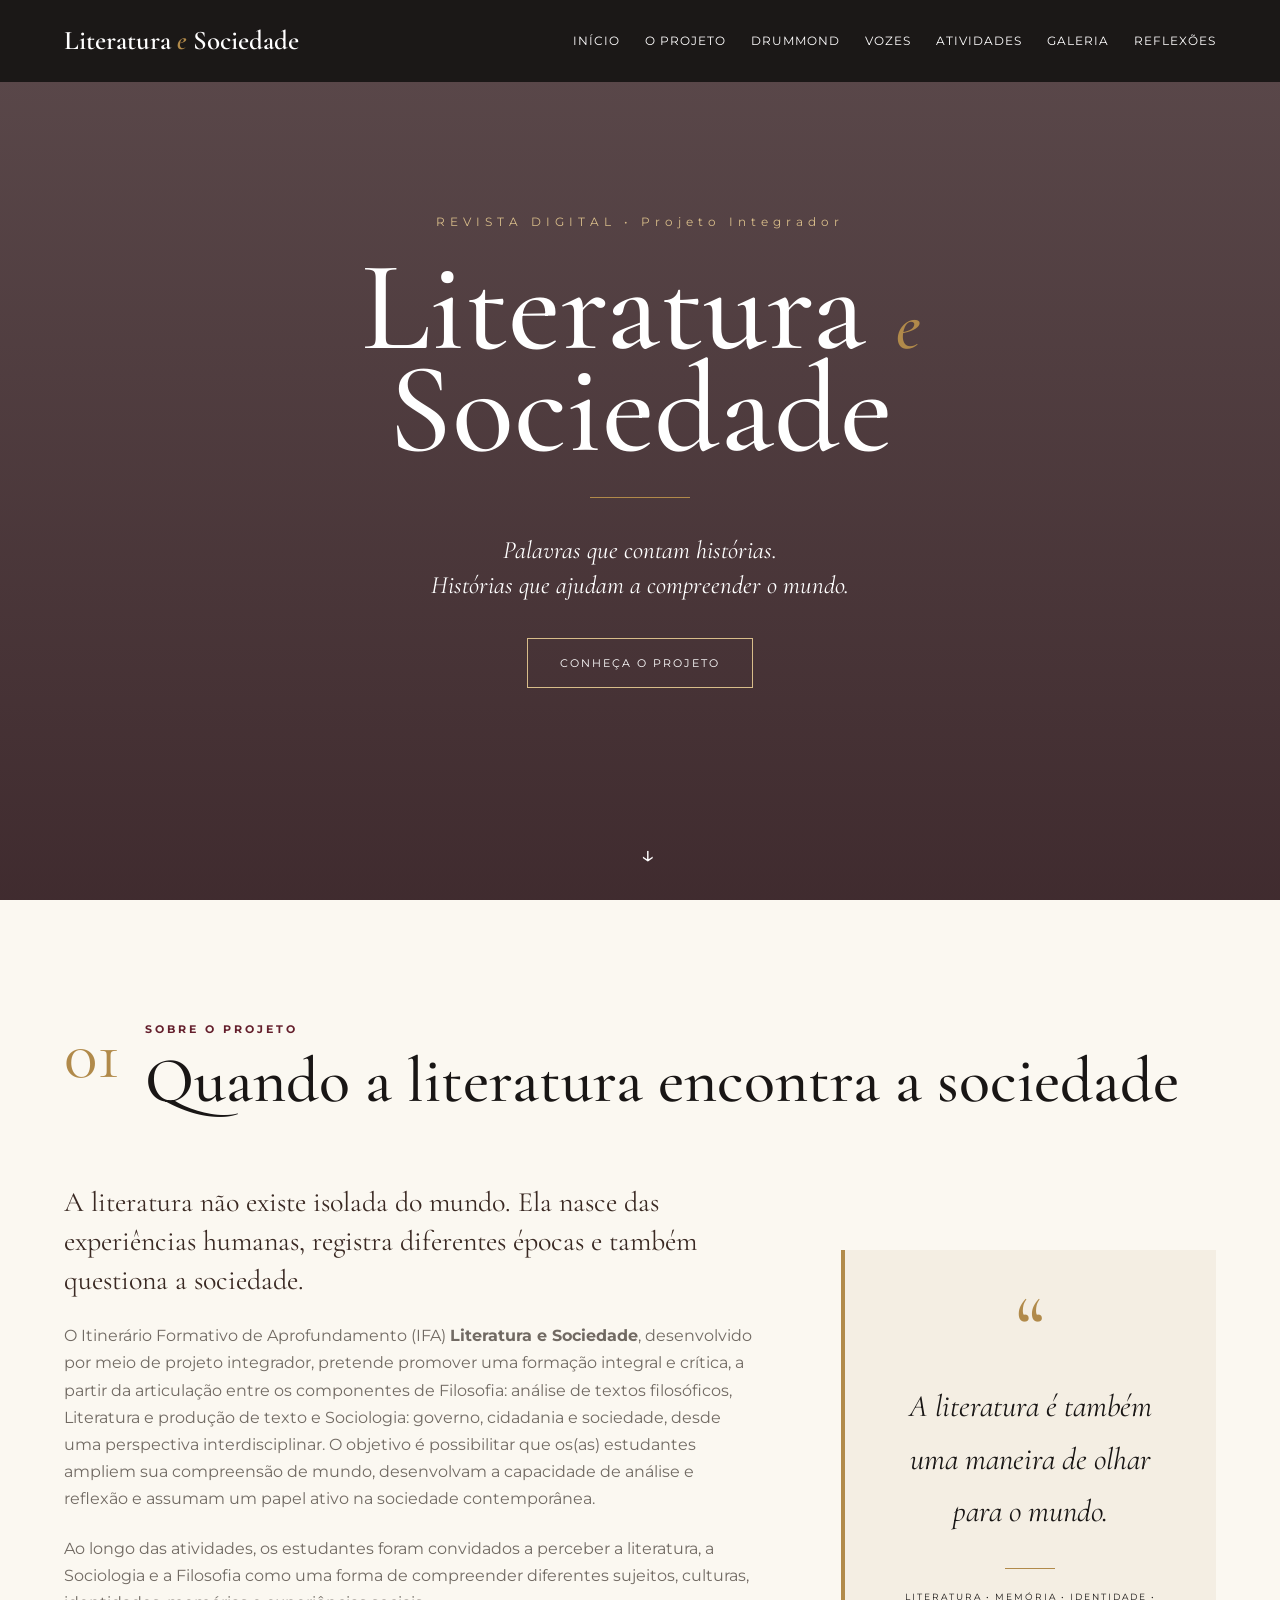
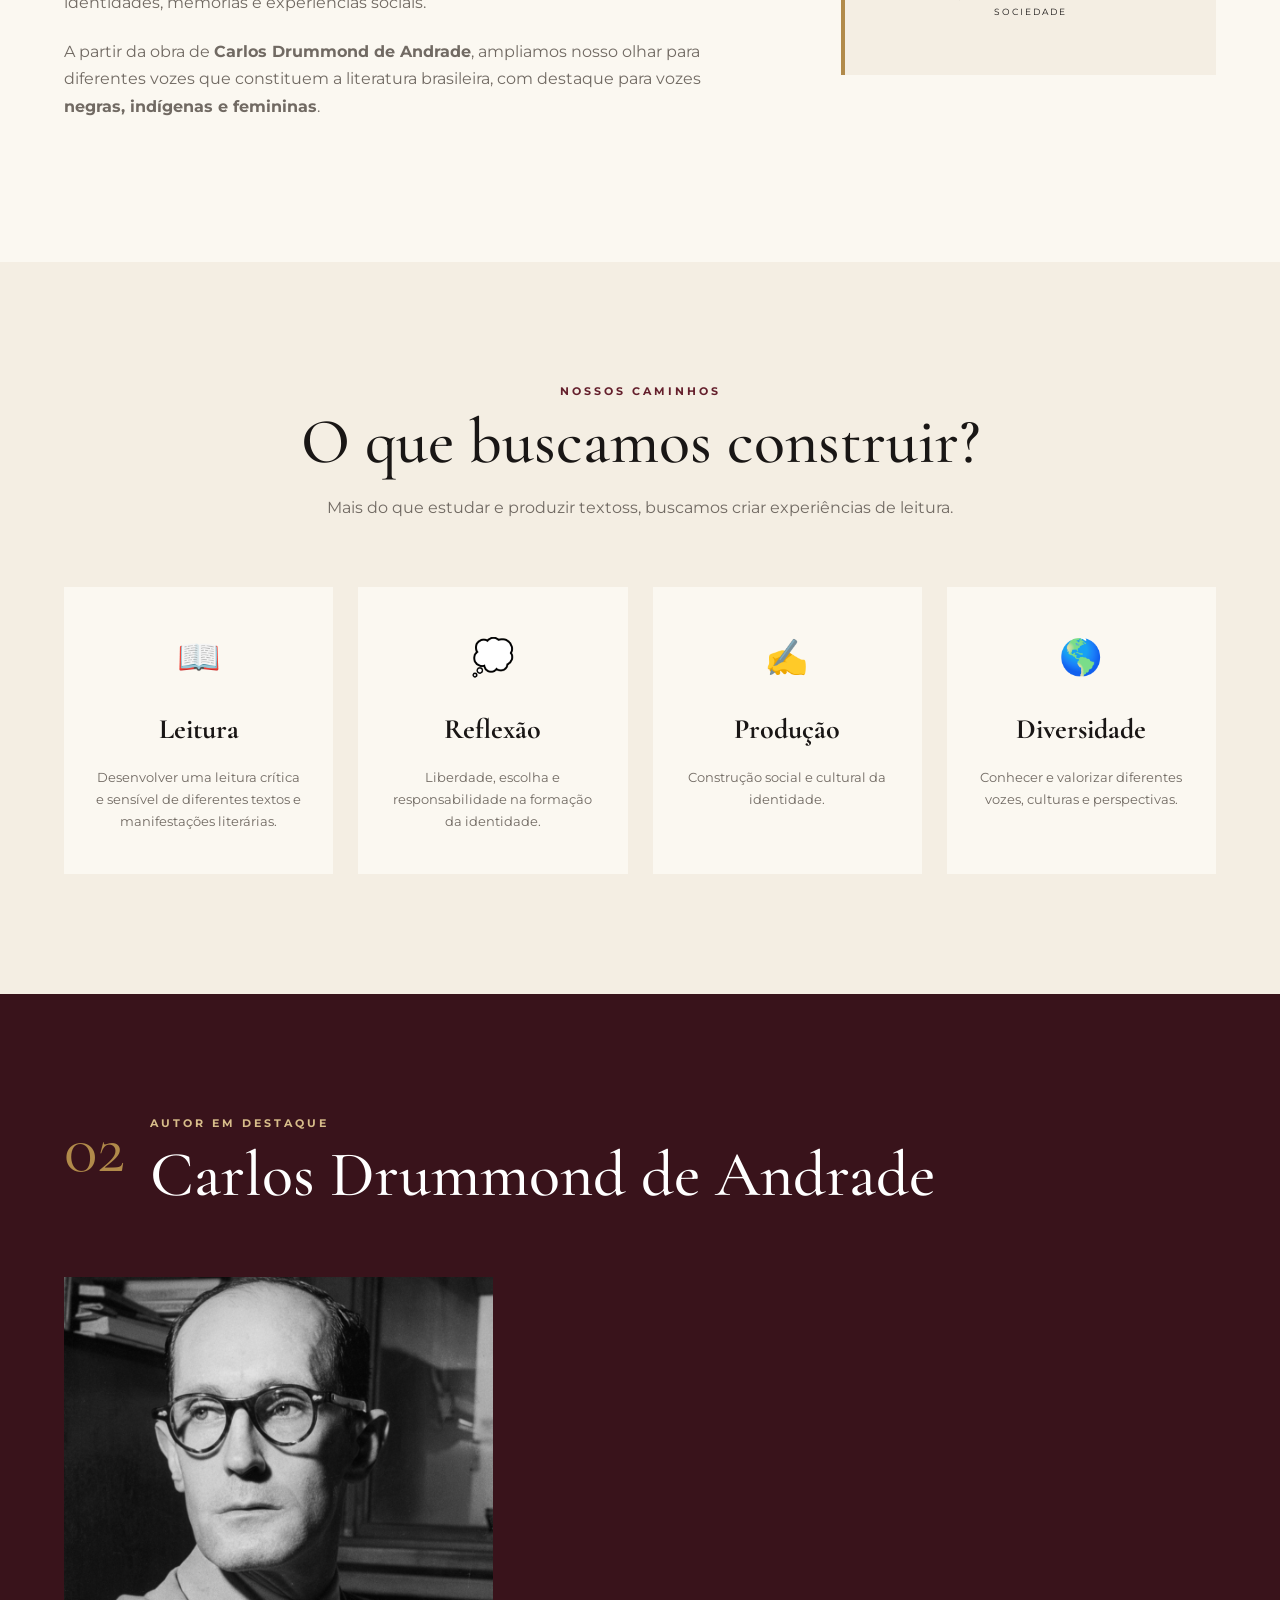
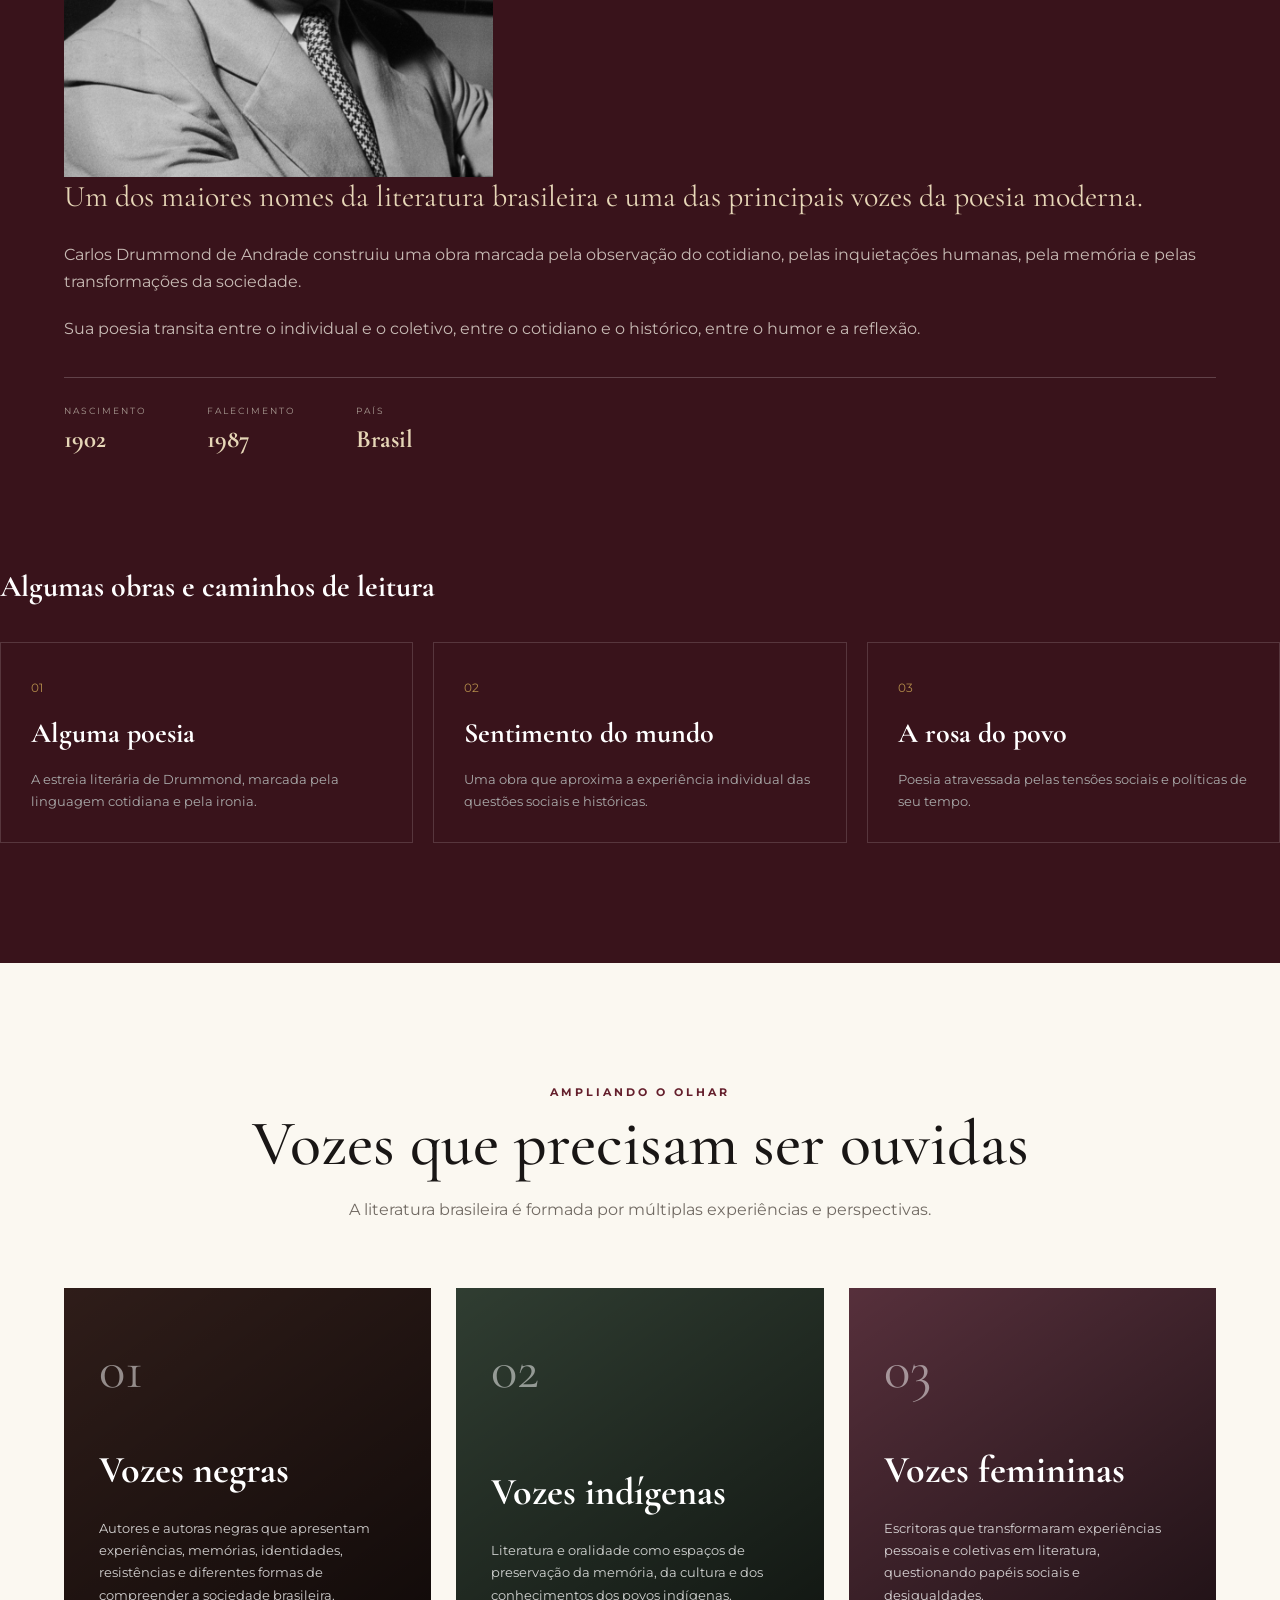
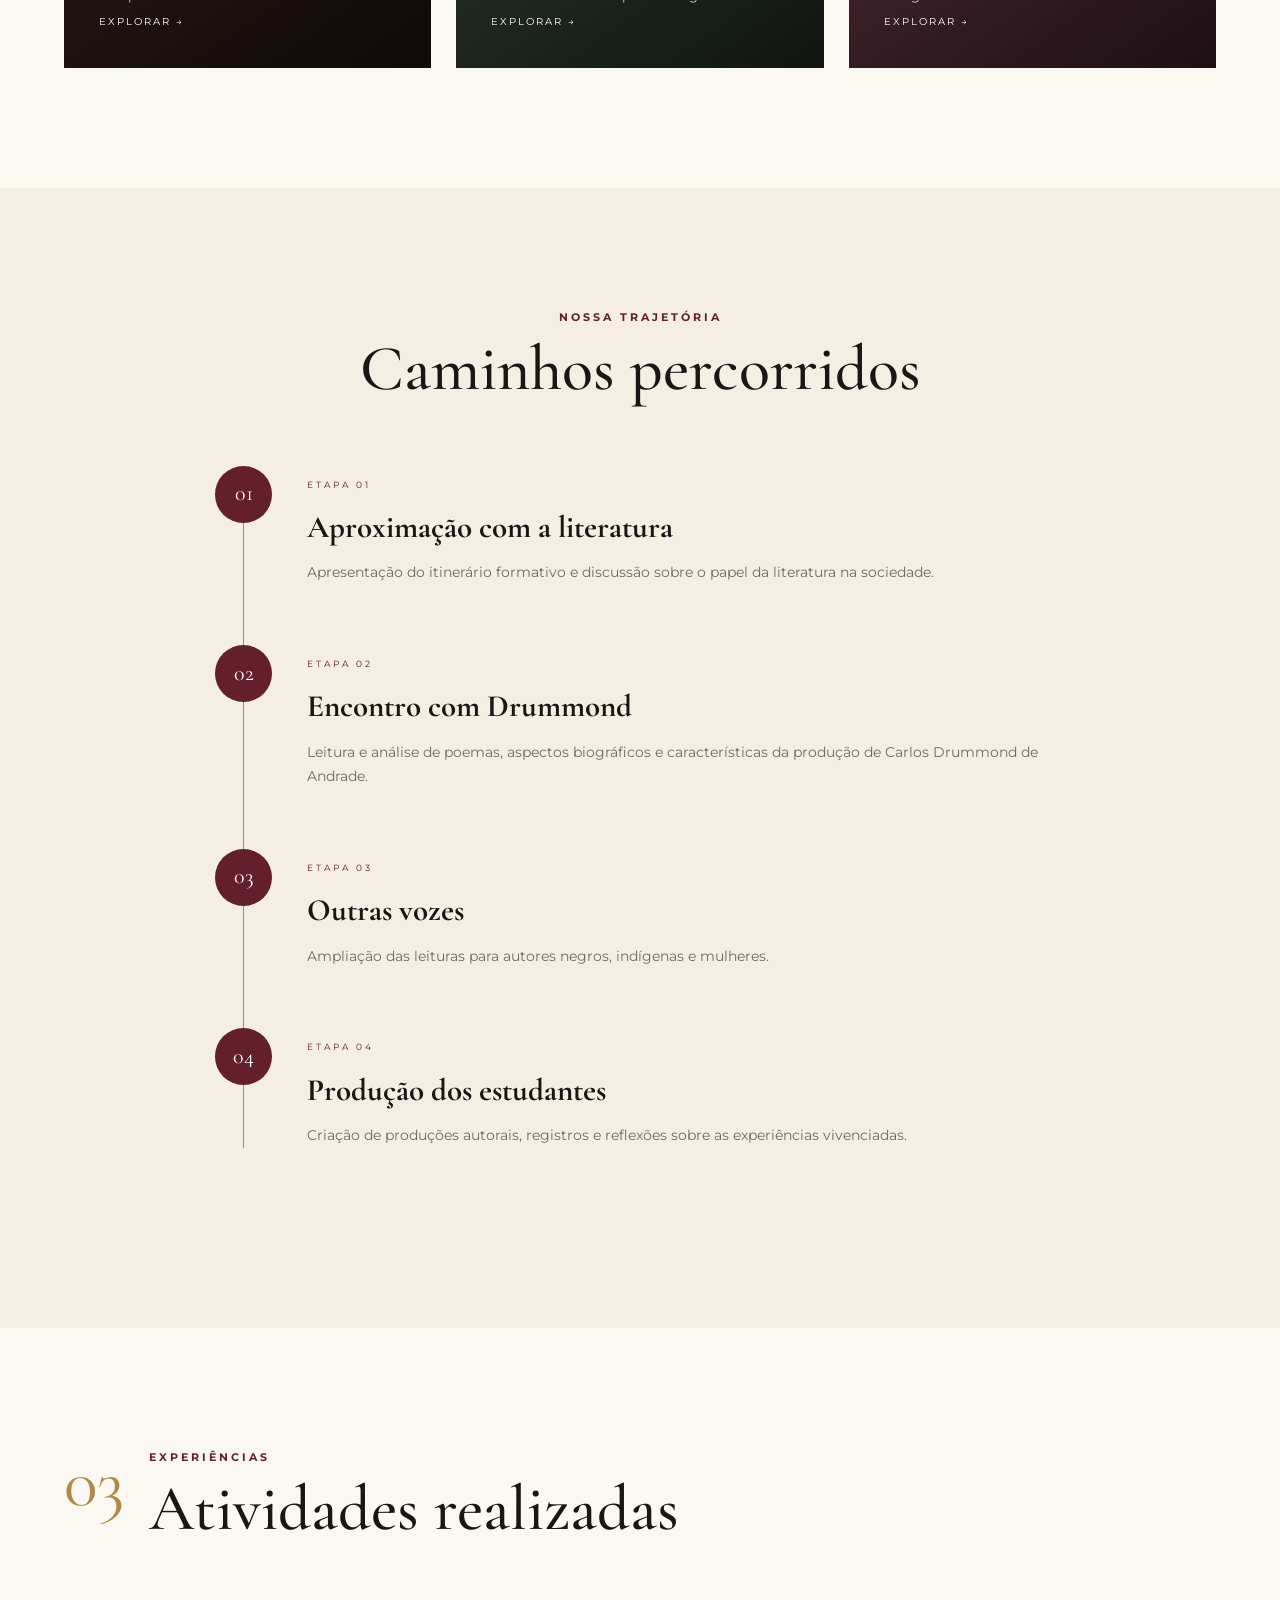
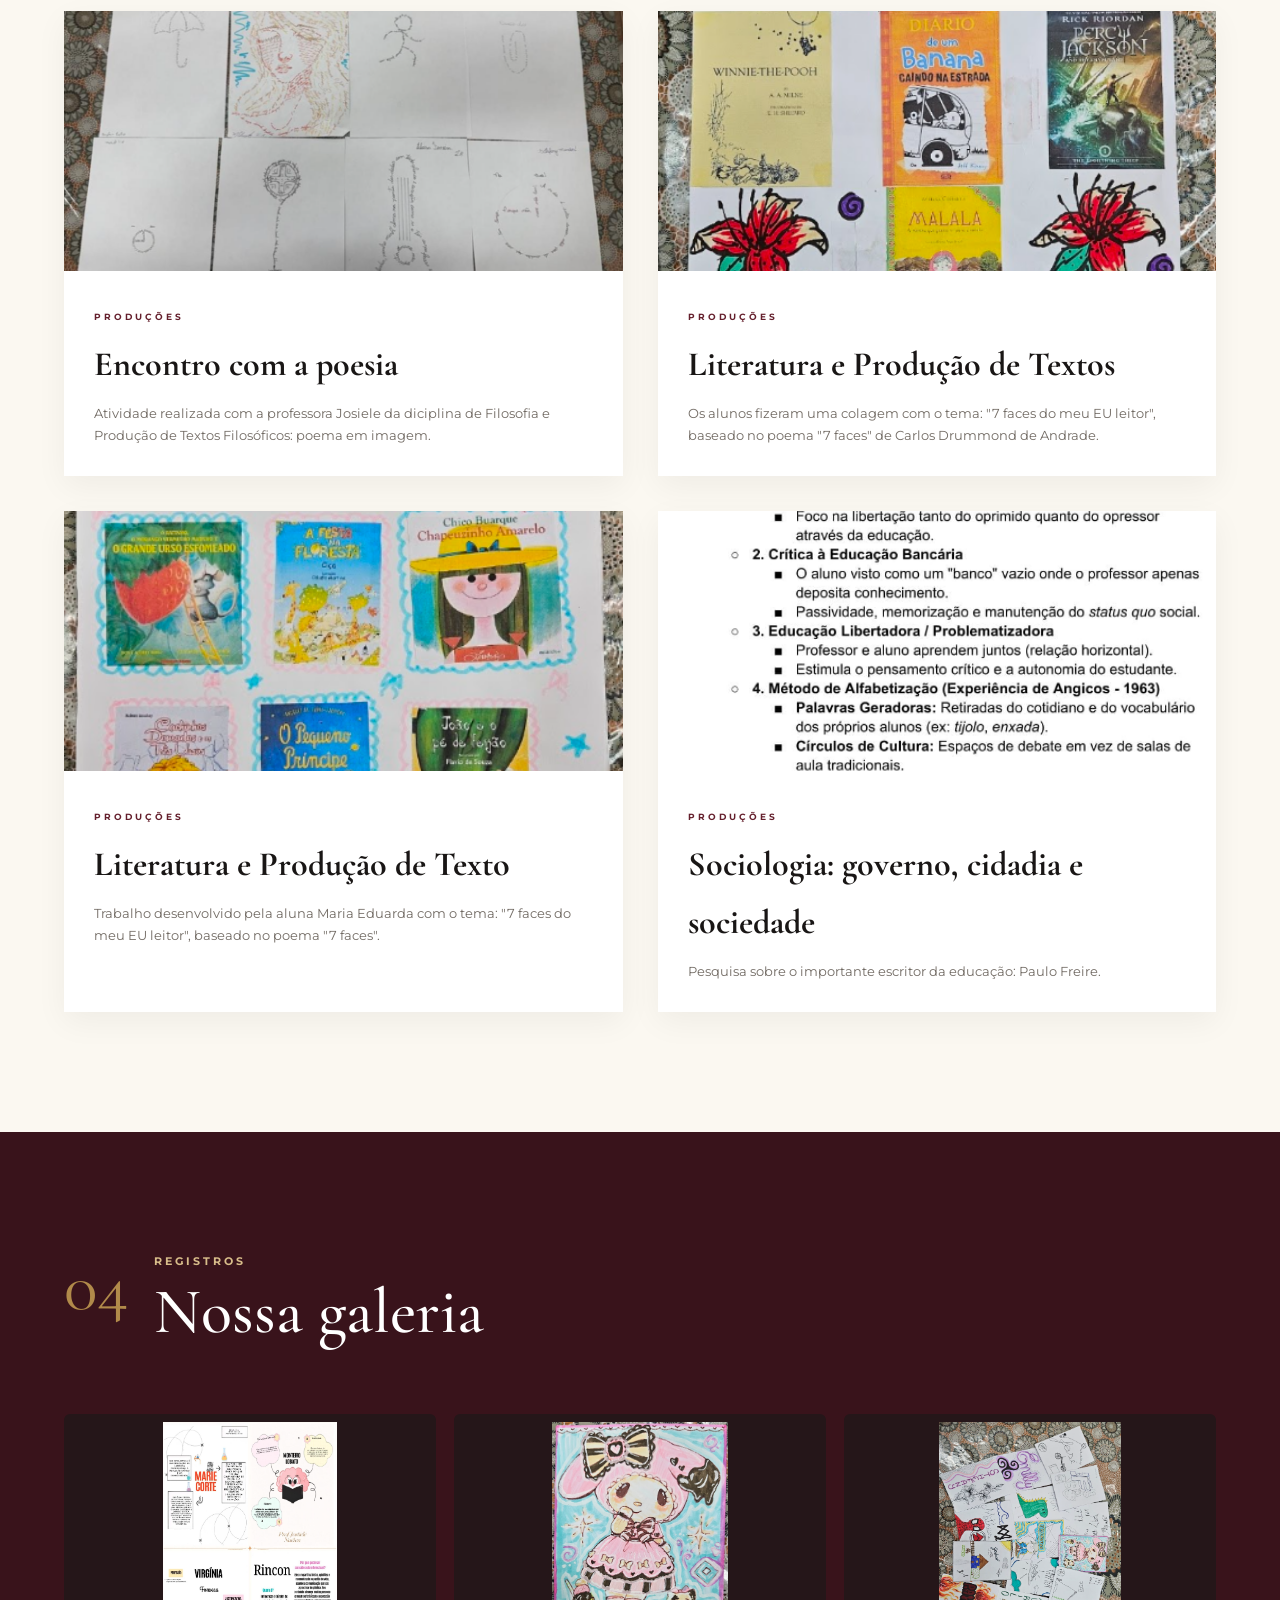
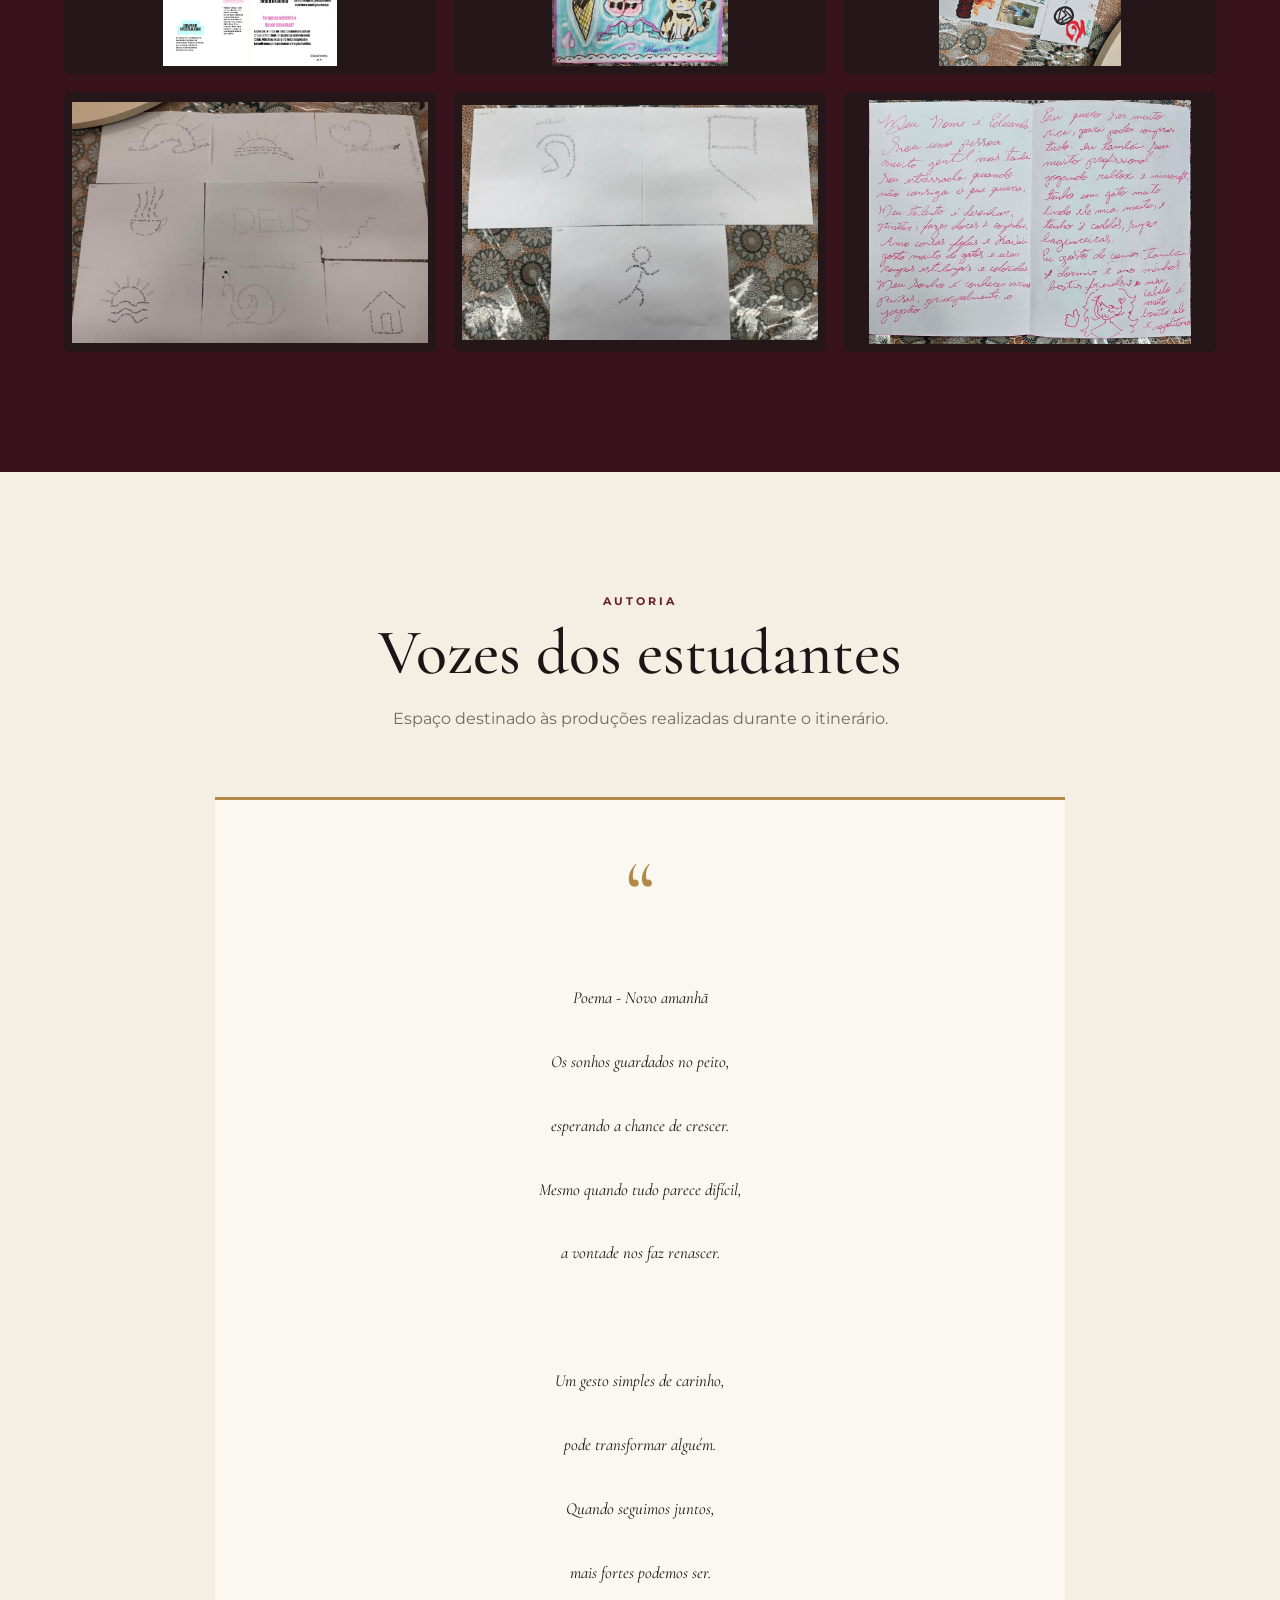
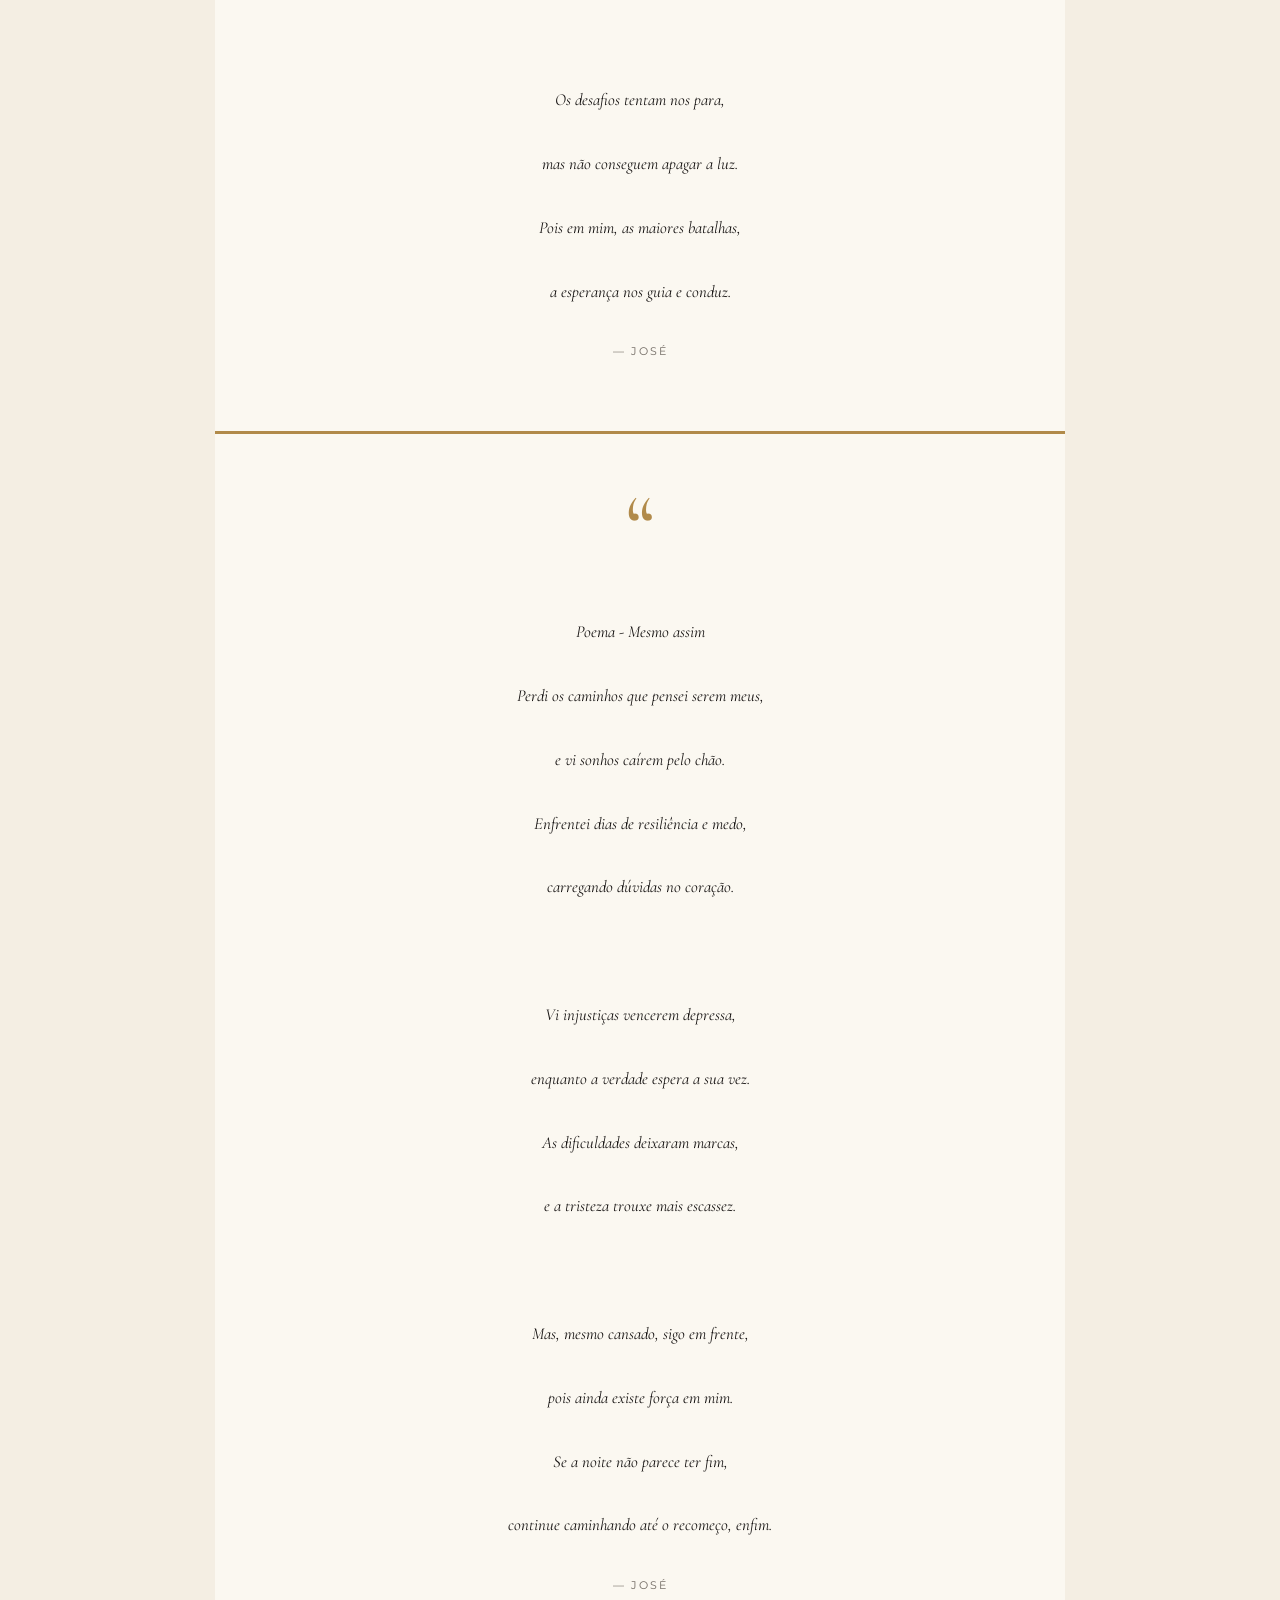
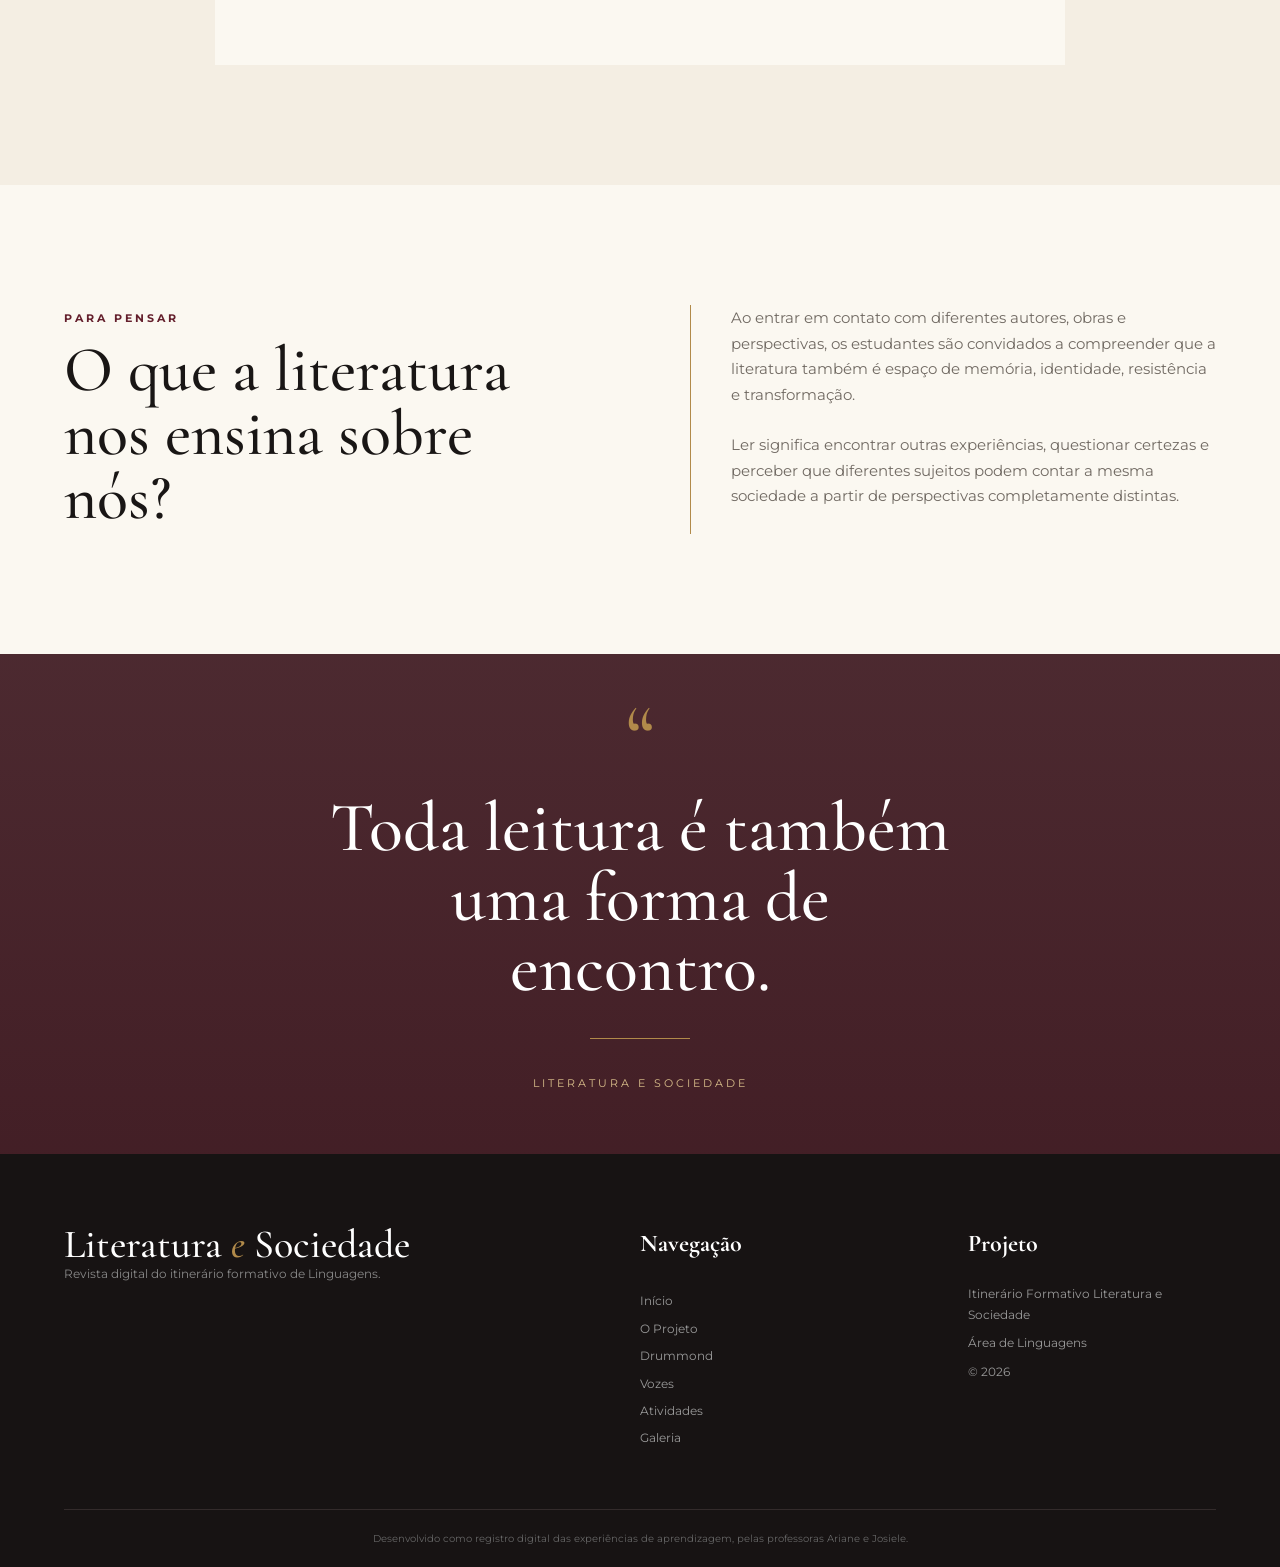
==== commit 317103e2: "." ====
--- a/index.html
+++ b/index.html
@@ -938,31 +938,43 @@
                     </p>
 
                     <div class="autor-producao">
-                        — Nome do estudante
-                    </div>
-
-                </div>
-
-
-                <div class="producao-botoes">
-
-                    <button>
-                        ← Anterior
-                    </button>
-
-                    <div class="bolinhas">
-                        <span class="ativa"></span>
-                        <span></span>
-                        <span></span>
-                    </div>
-
-                    <button>
-                        Próxima →
-                    </button>
-
-                </div>
-
-            </div>
+                        — José 
+                    </div>
+
+                </div>
+                  
+                <div class="producao-destaque">
+
+                    <div class="aspas-grande">
+                        “
+                    </div>
+
+                    <p class="texto-producao">
+                       Poema - Mesmo assim<br>
+                       Perdi os caminhos que pensei serem meus,<br>
+                       e vi sonhos caírem pelo chão.<br>
+                       Enfrentei dias de resiliência e medo,<br>
+                       carregando dúvidas no coração.
+                       <br><br>
+                       Vi injustiças vencerem depressa,<br>
+                       enquanto a verdade espera a sua vez.<br>
+                       As dificuldades deixaram marcas,<br>
+                       e a tristeza trouxe mais escassez.
+                       <br><br>
+                       Mas, mesmo cansado, sigo em frente,<br>
+                       pois ainda existe força em mim.<br>
+                       Se a noite não parece ter fim,<br>
+                       continue caminhando até o recomeço, enfim.
+                    </p>
+
+                    <div class="autor-producao">
+                        — José 
+                    </div>
+
+                </div>
+
+
+                
 
         </section>
 
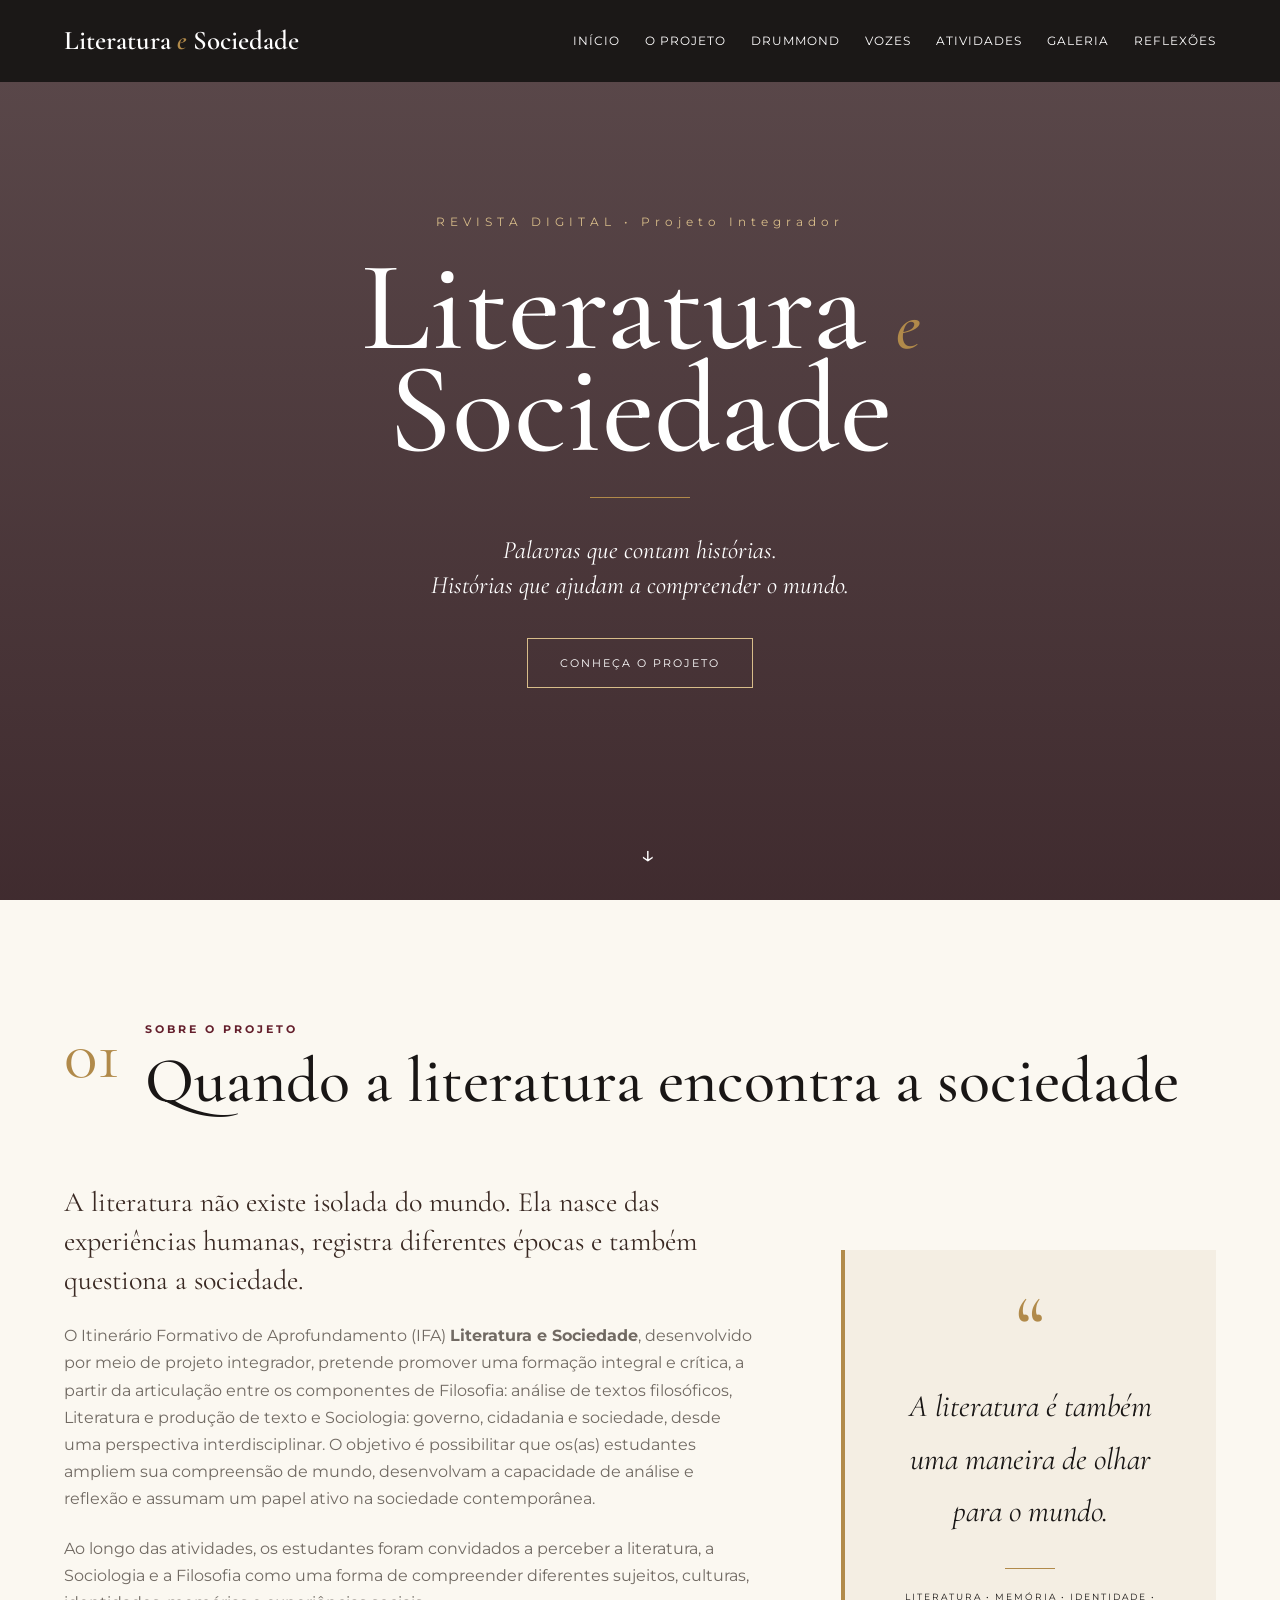
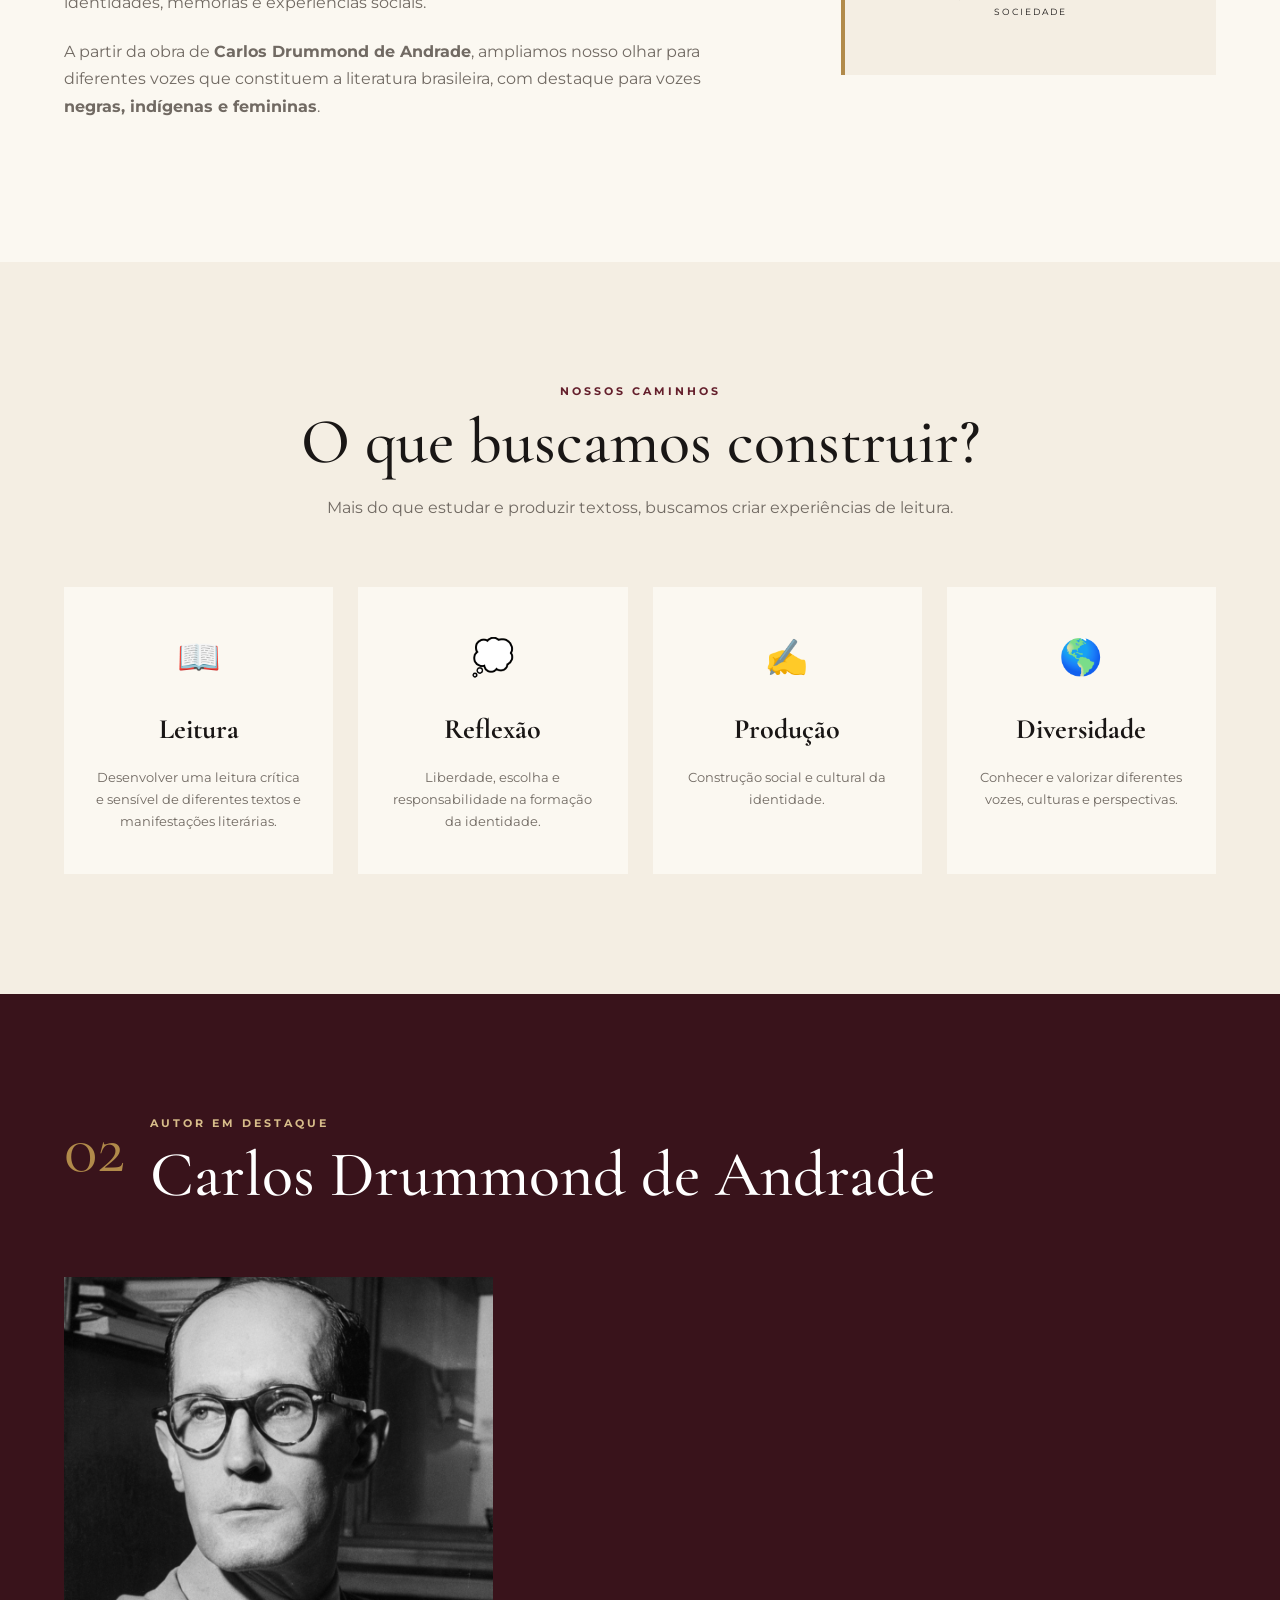
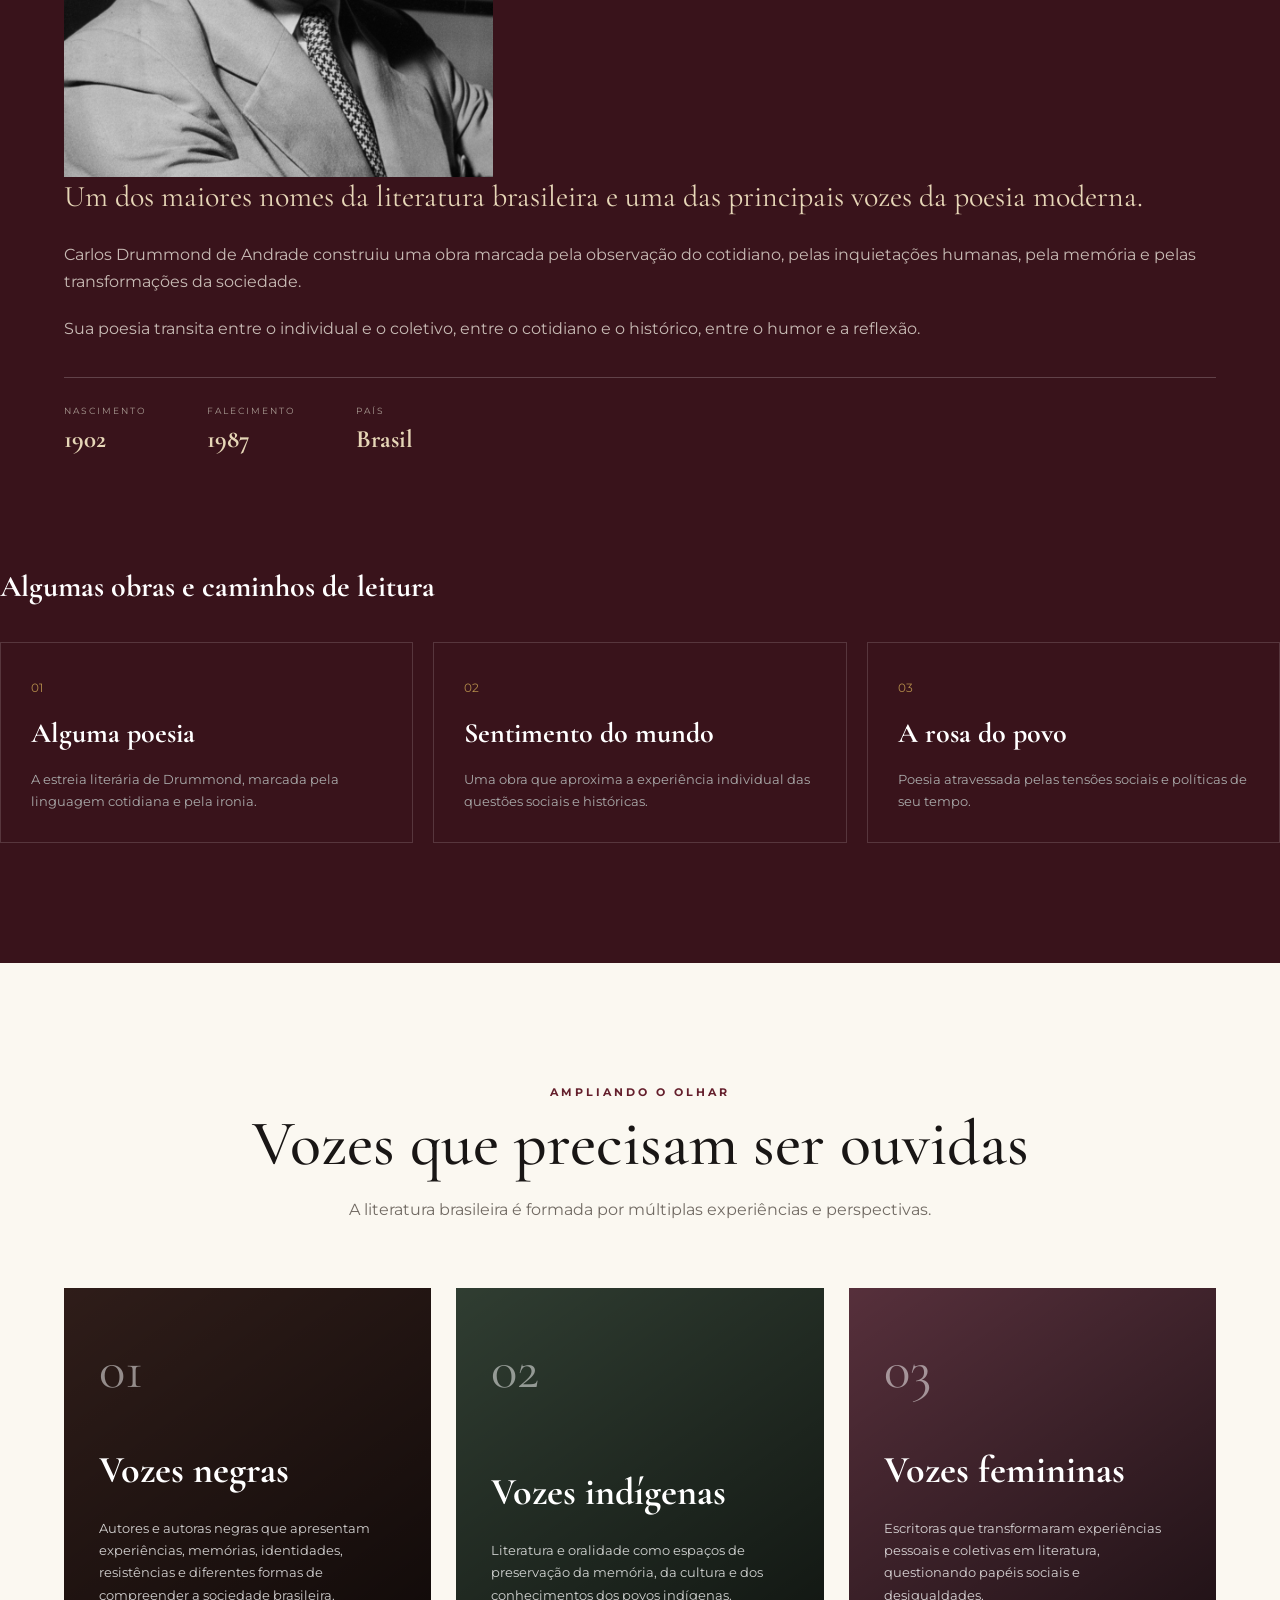
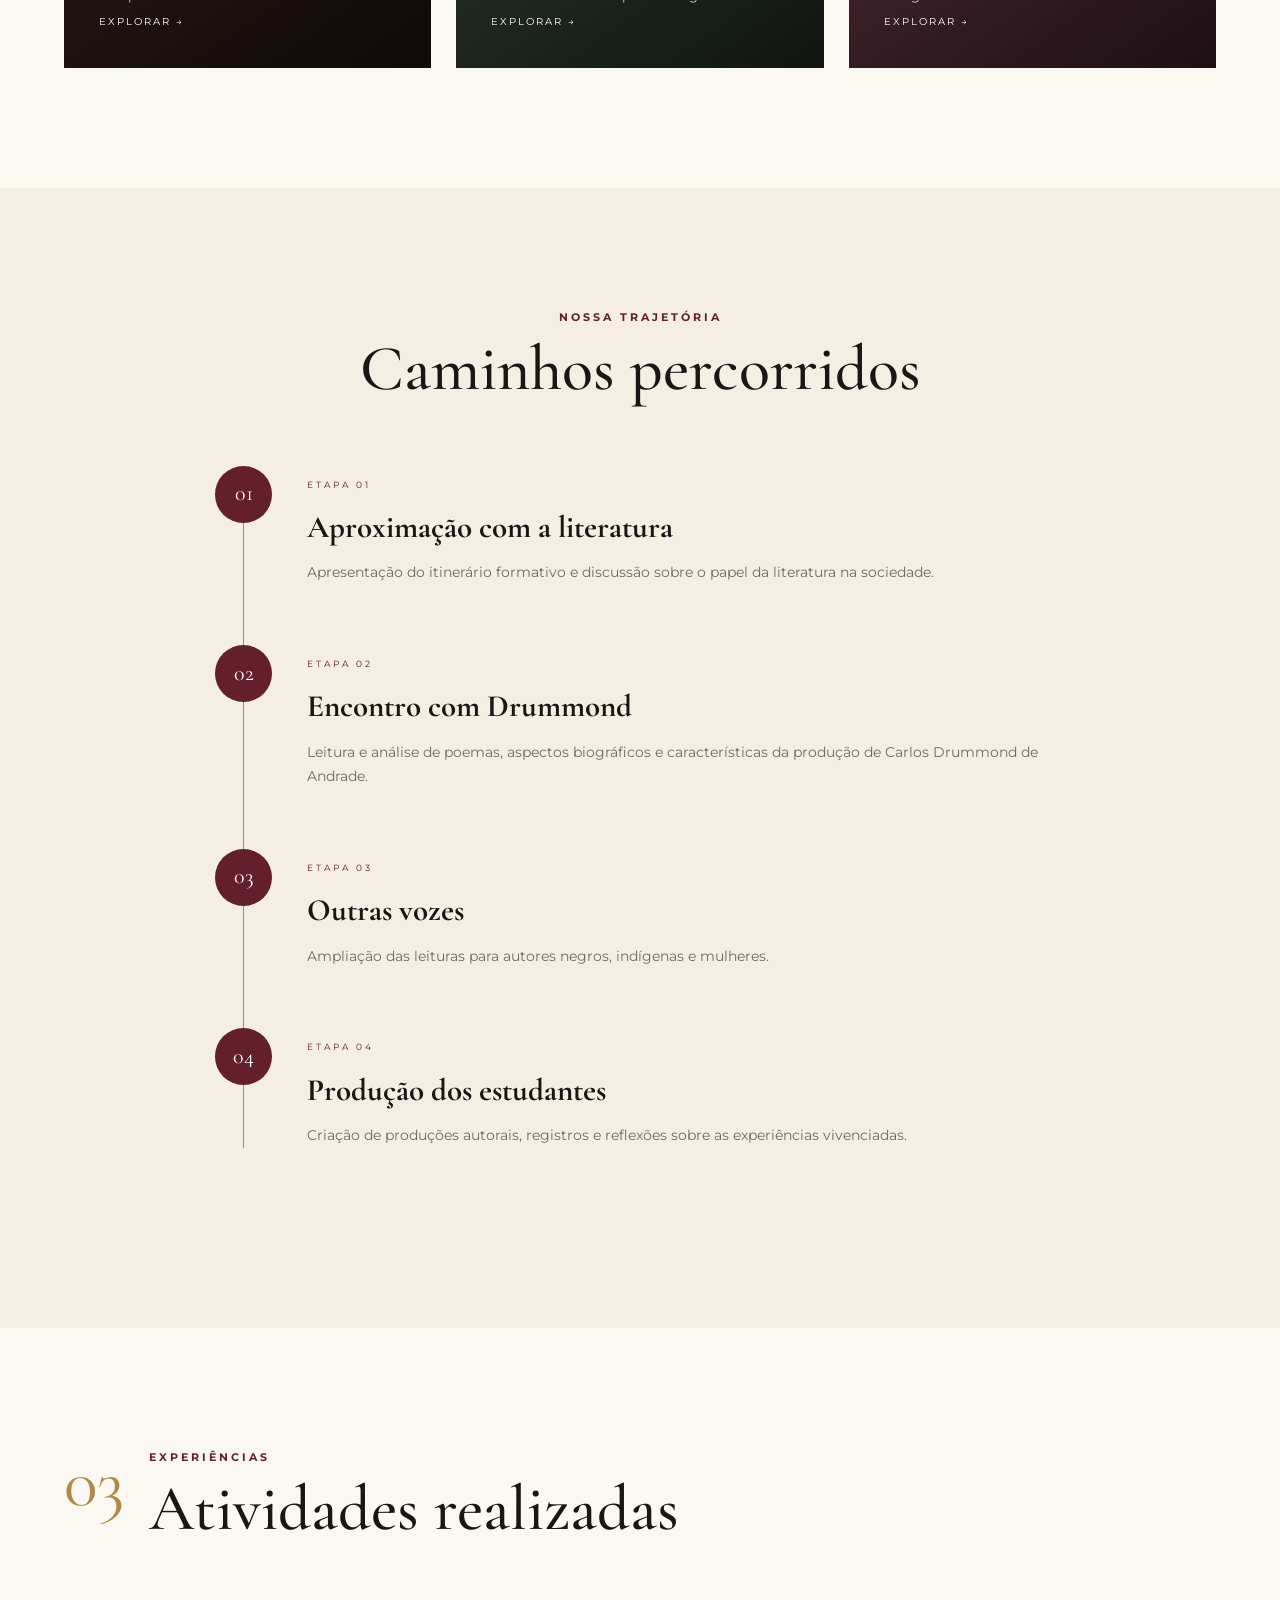
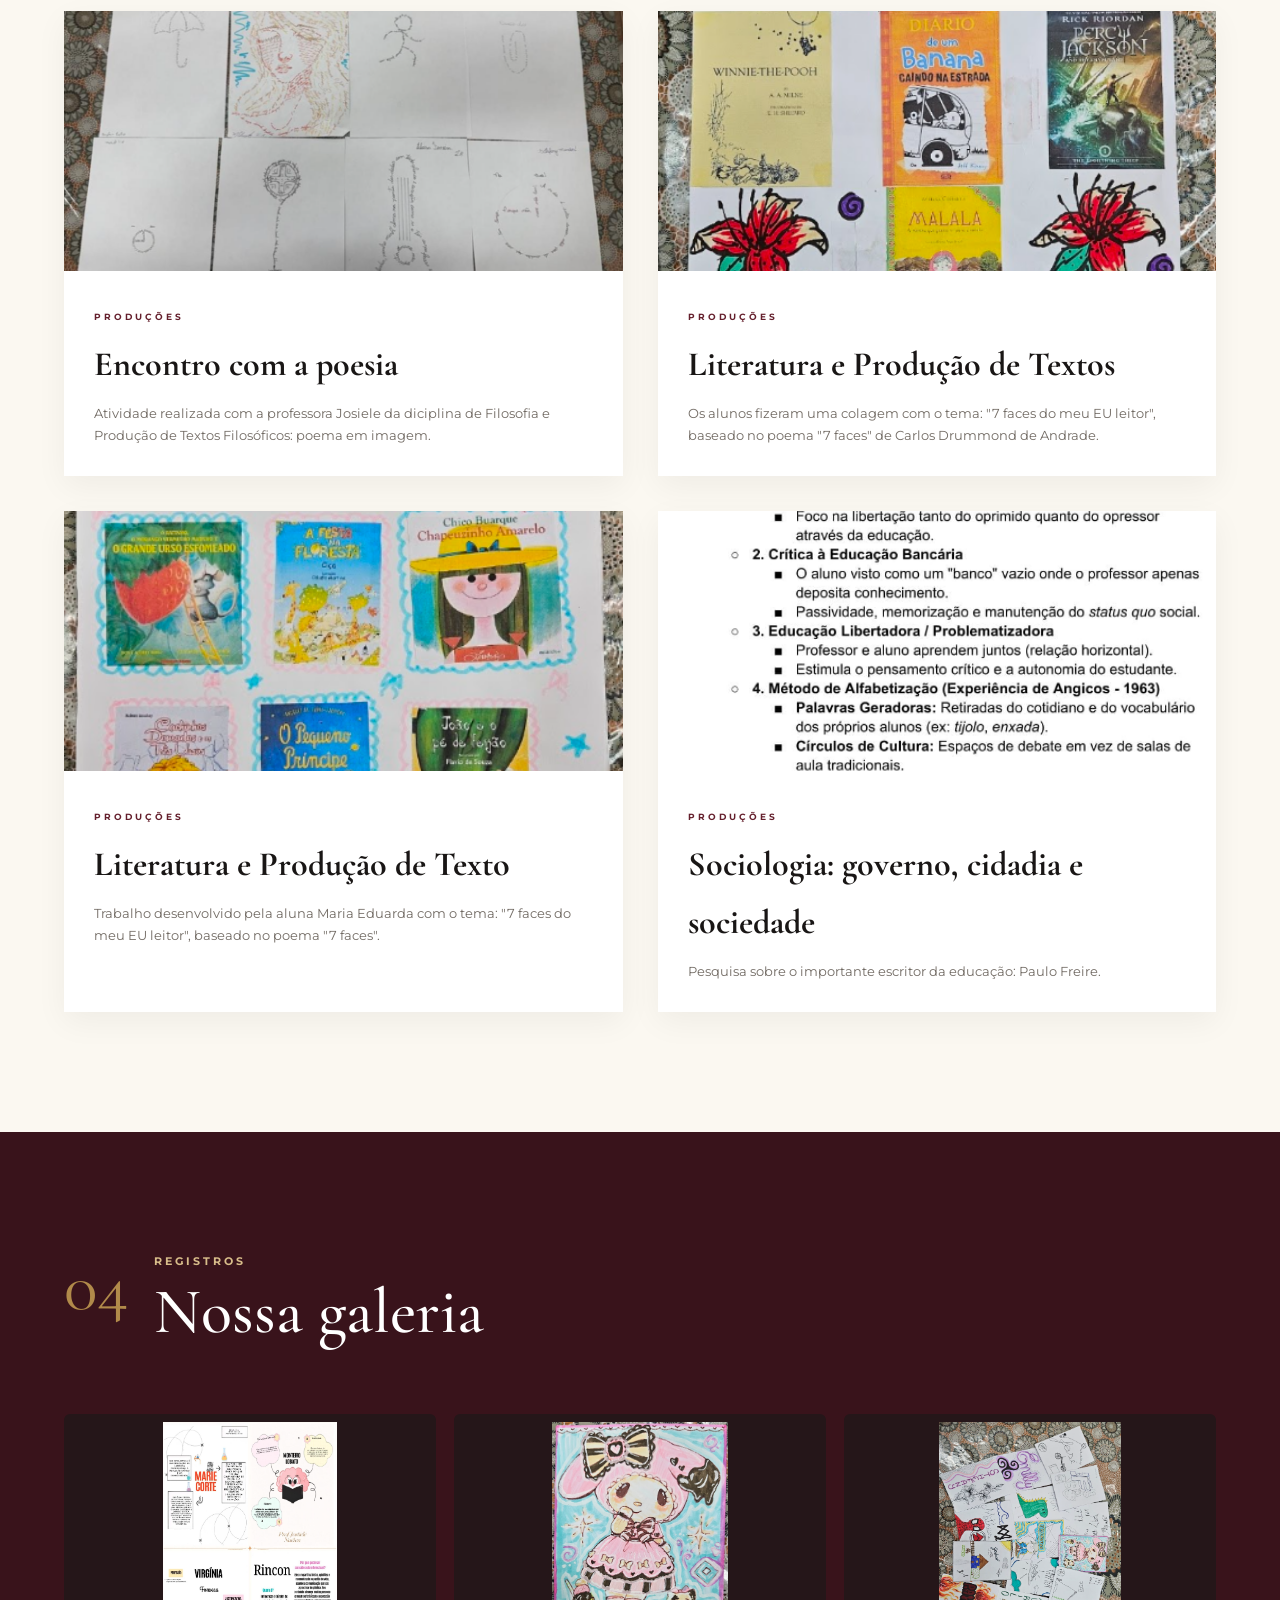
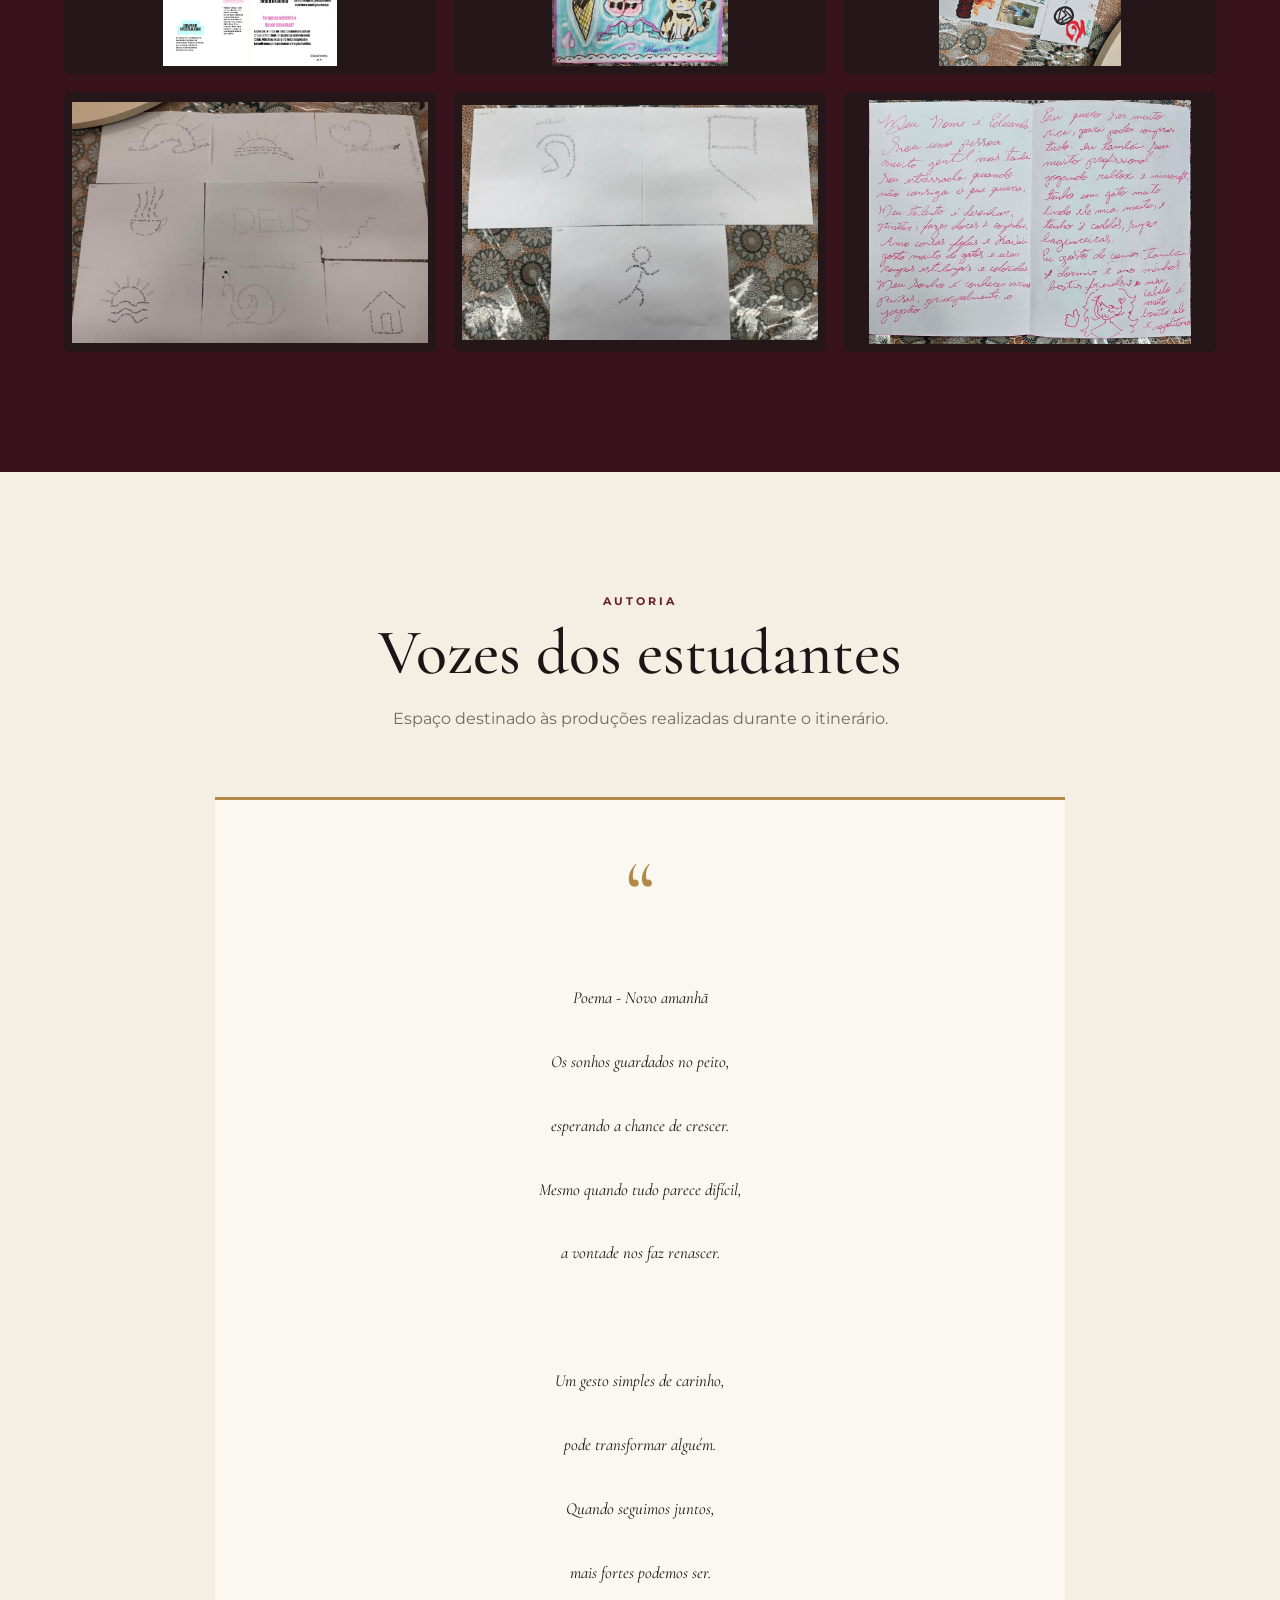
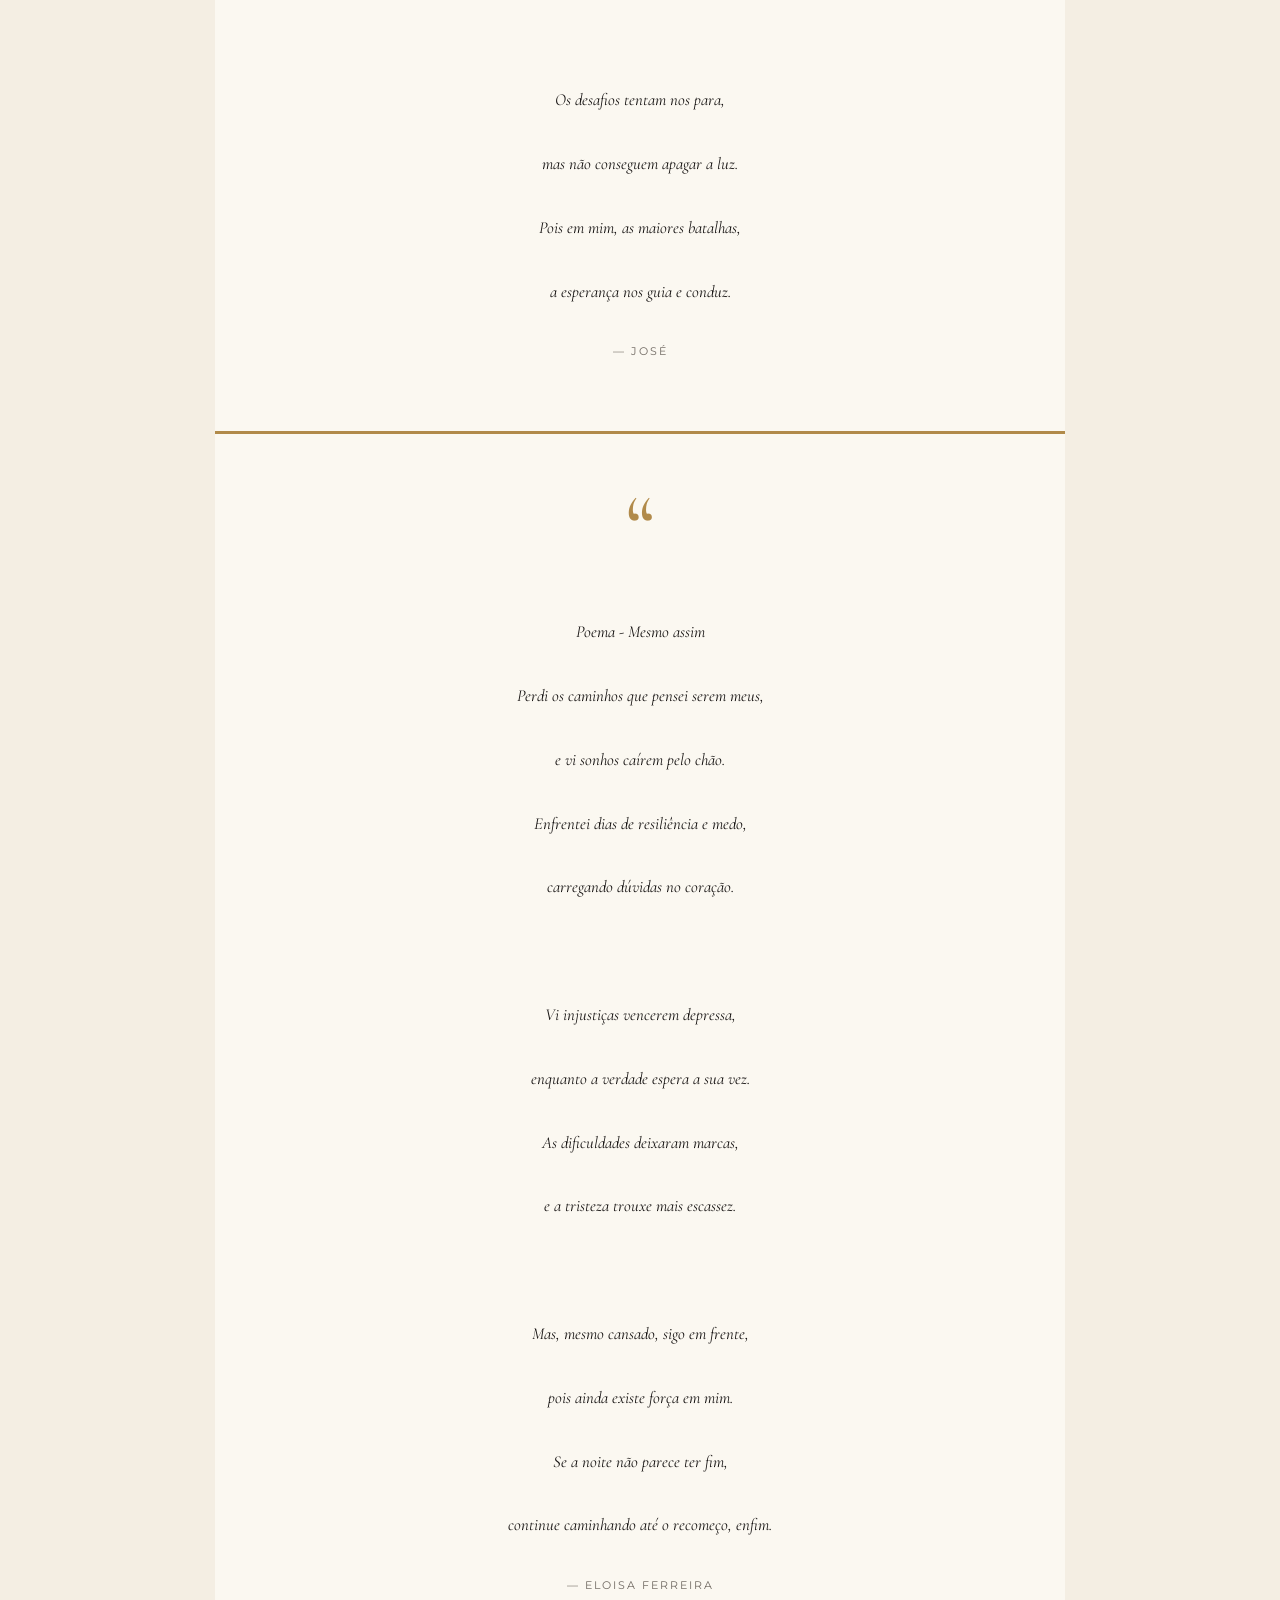
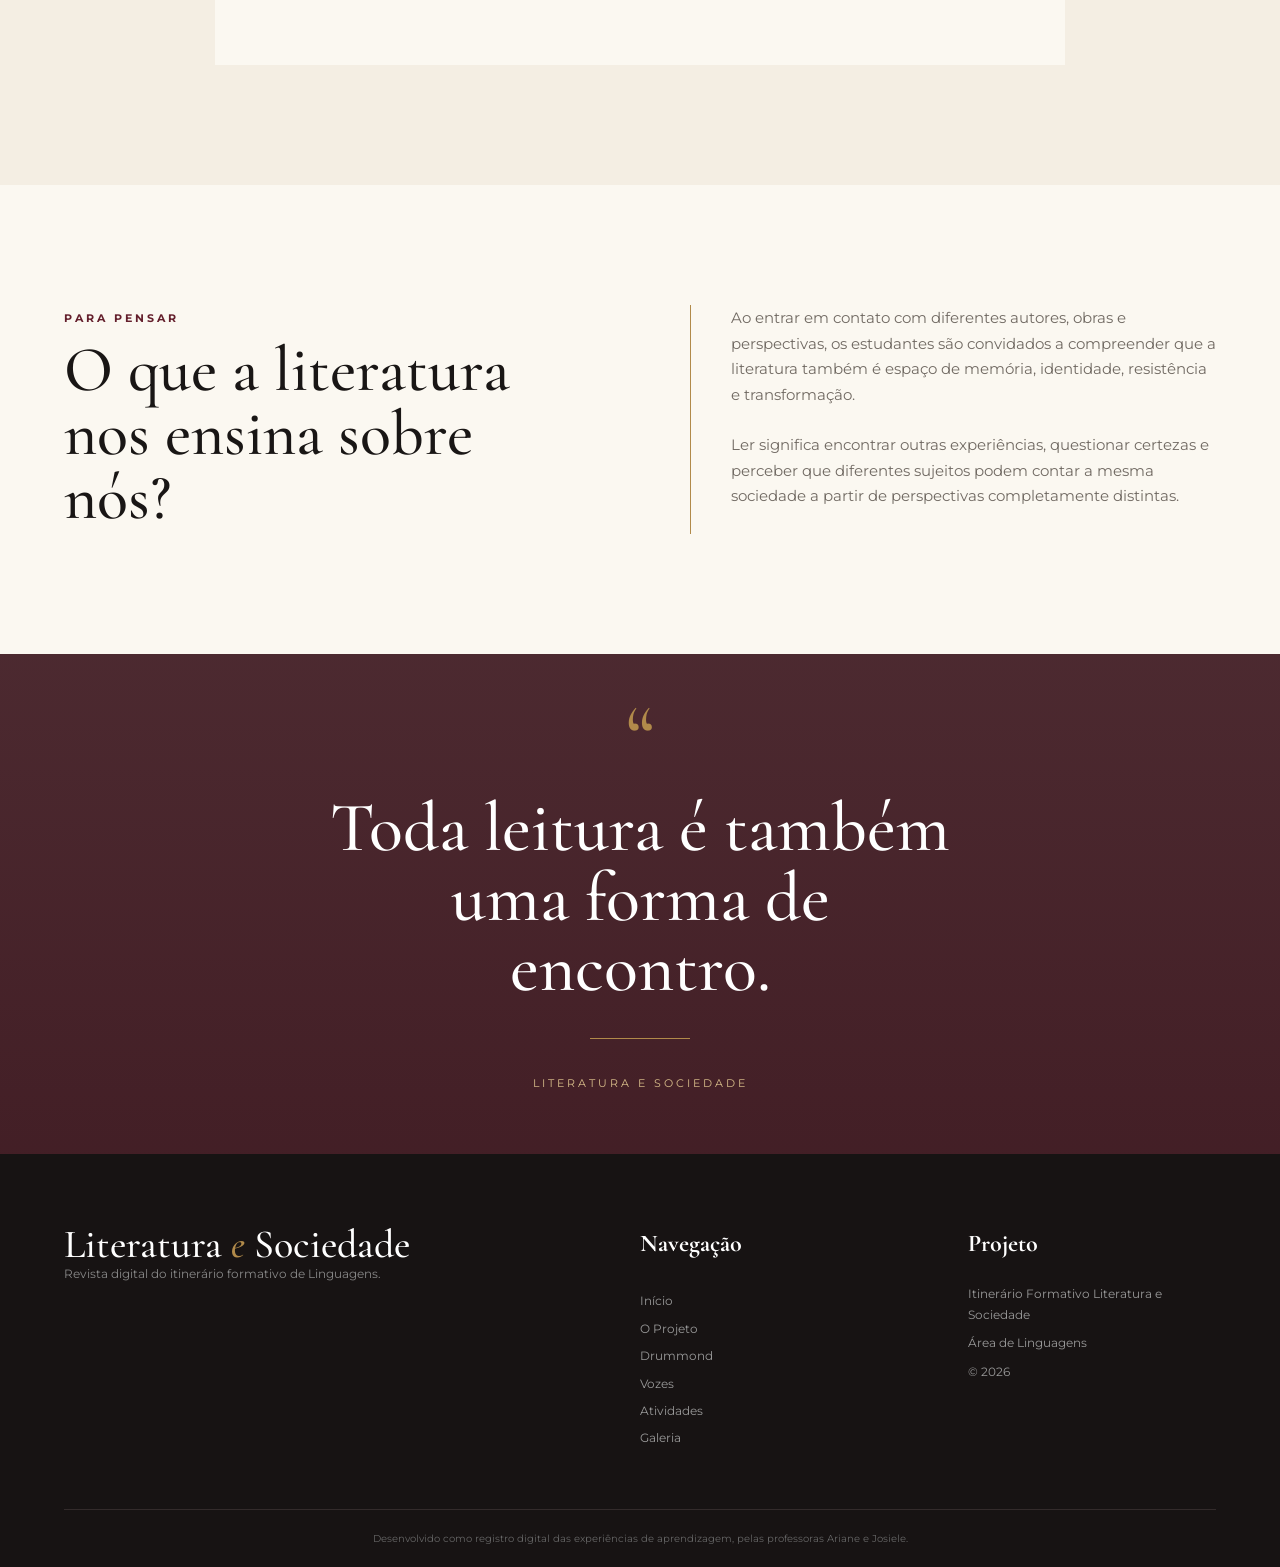
==== commit f935ad64: "." ====
--- a/index.html
+++ b/index.html
@@ -968,7 +968,7 @@
                     </p>
 
                     <div class="autor-producao">
-                        — José 
+                        — Eloisa Ferreira
                     </div>
 
                 </div>
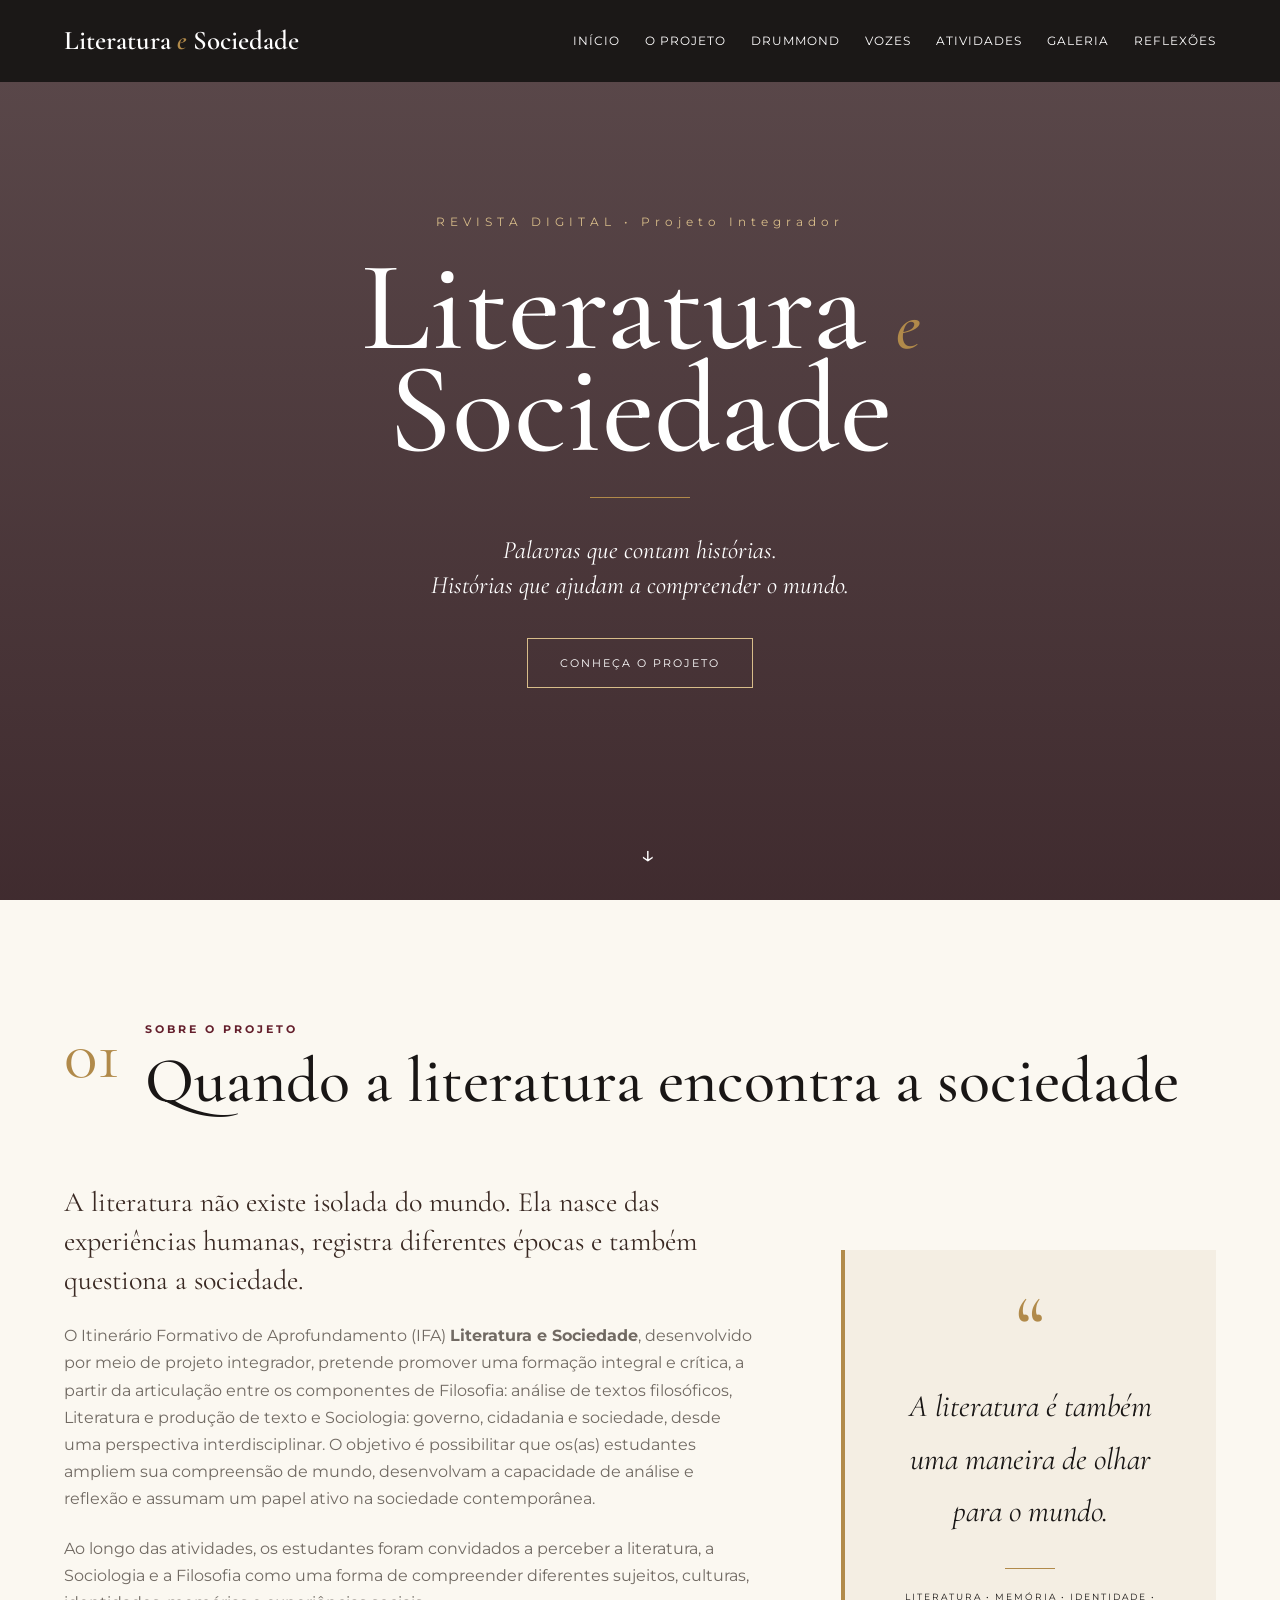
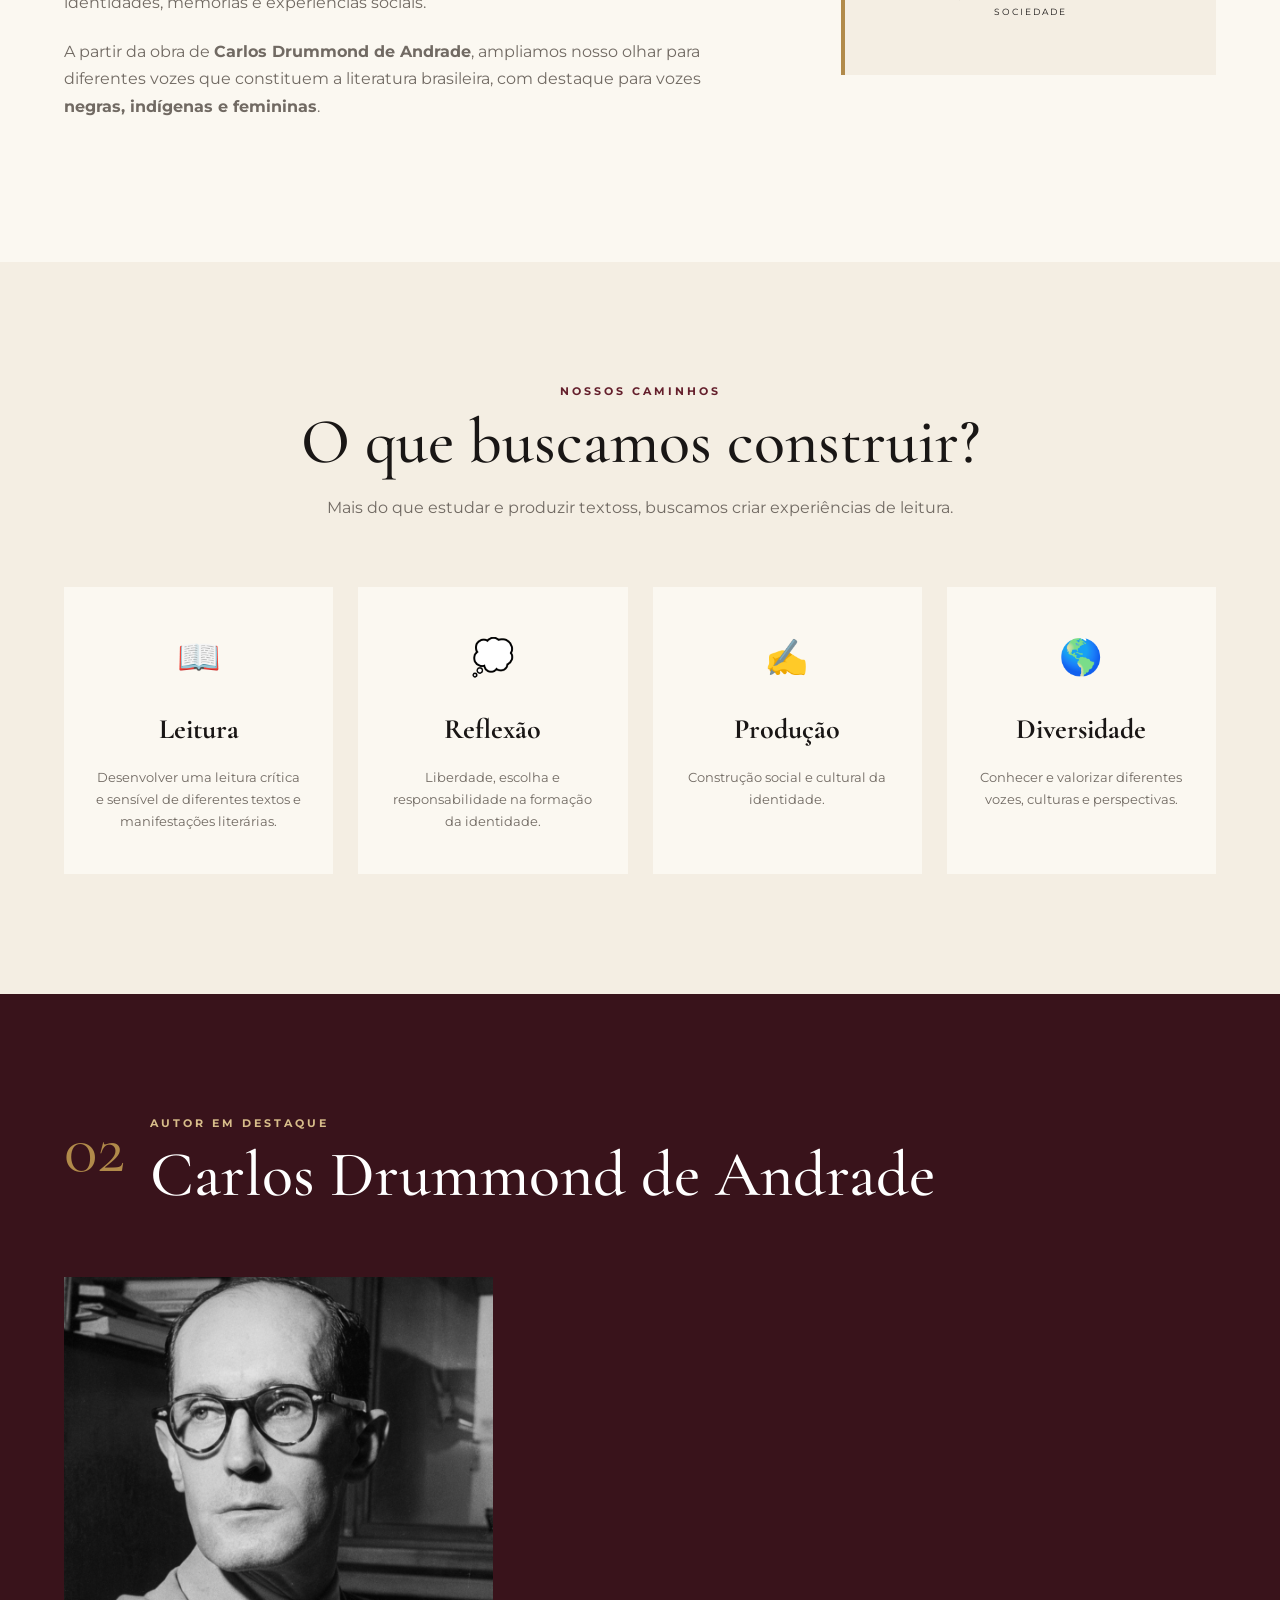
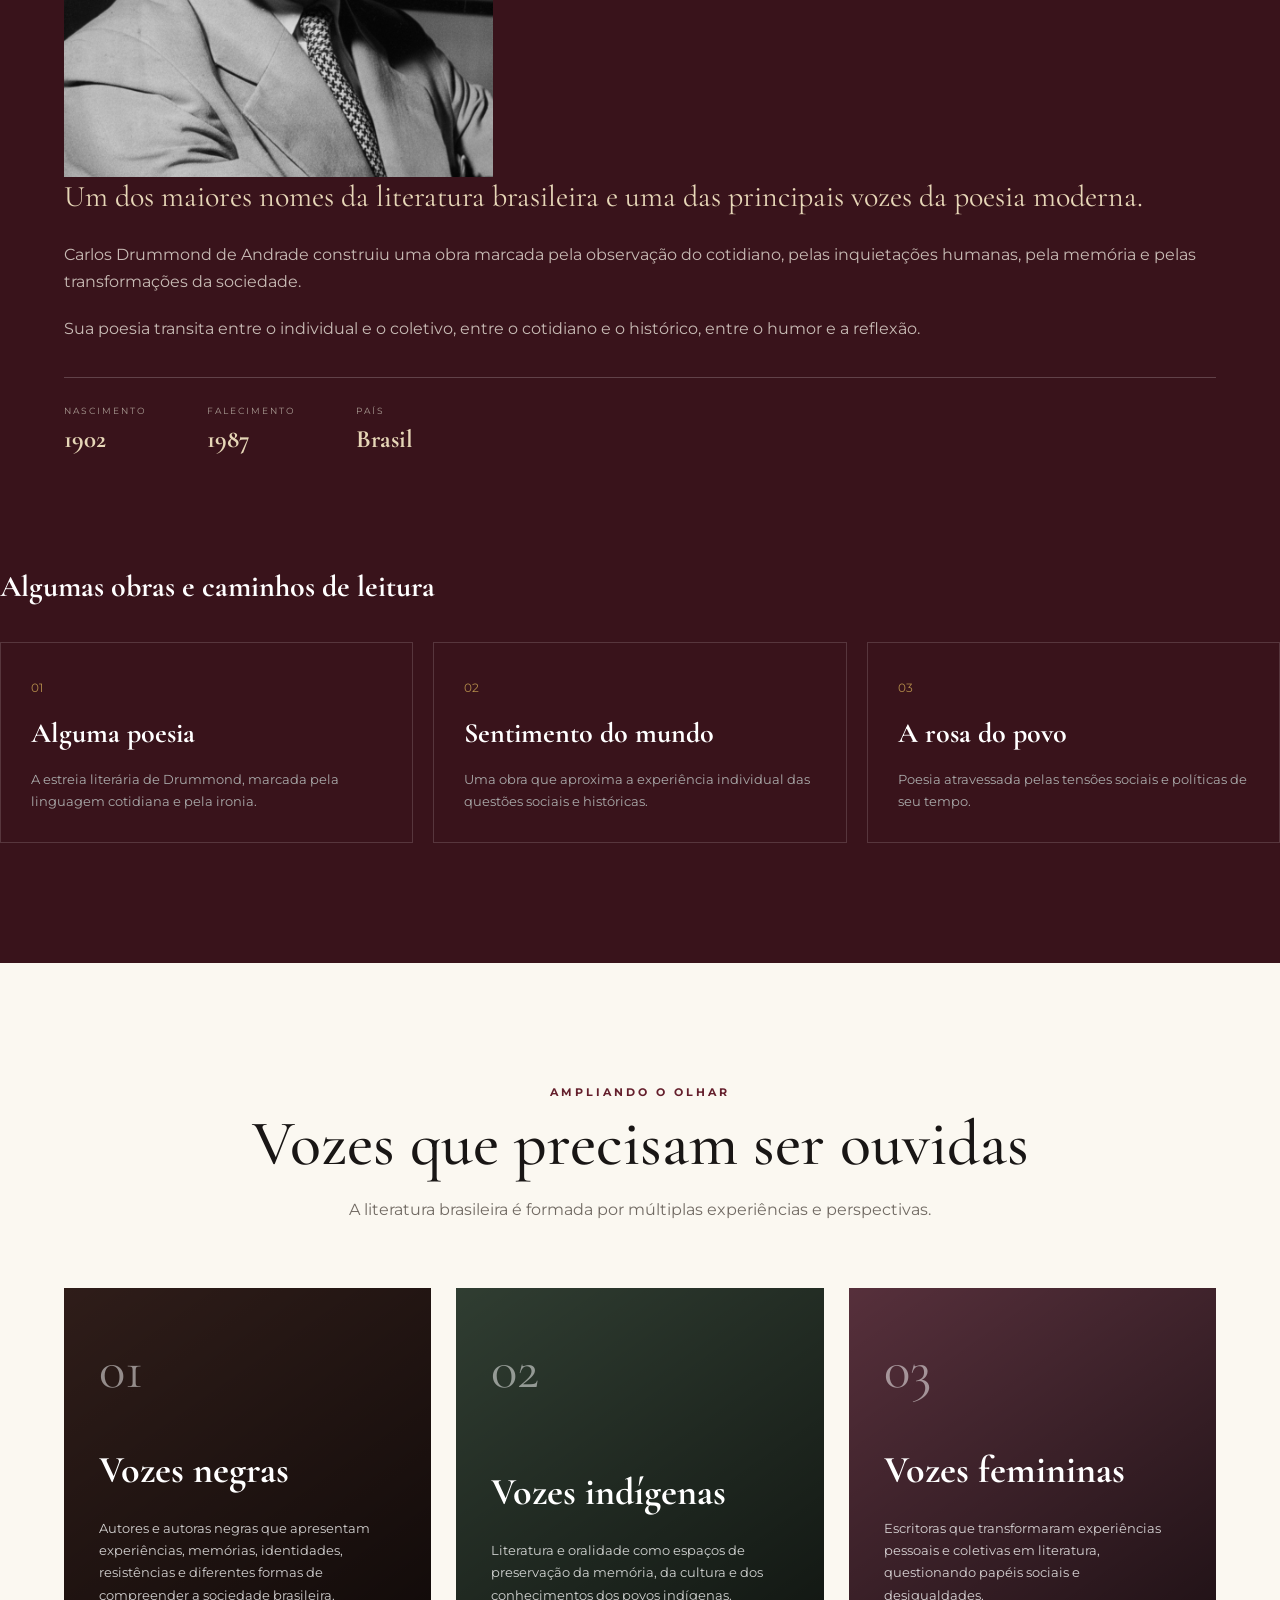
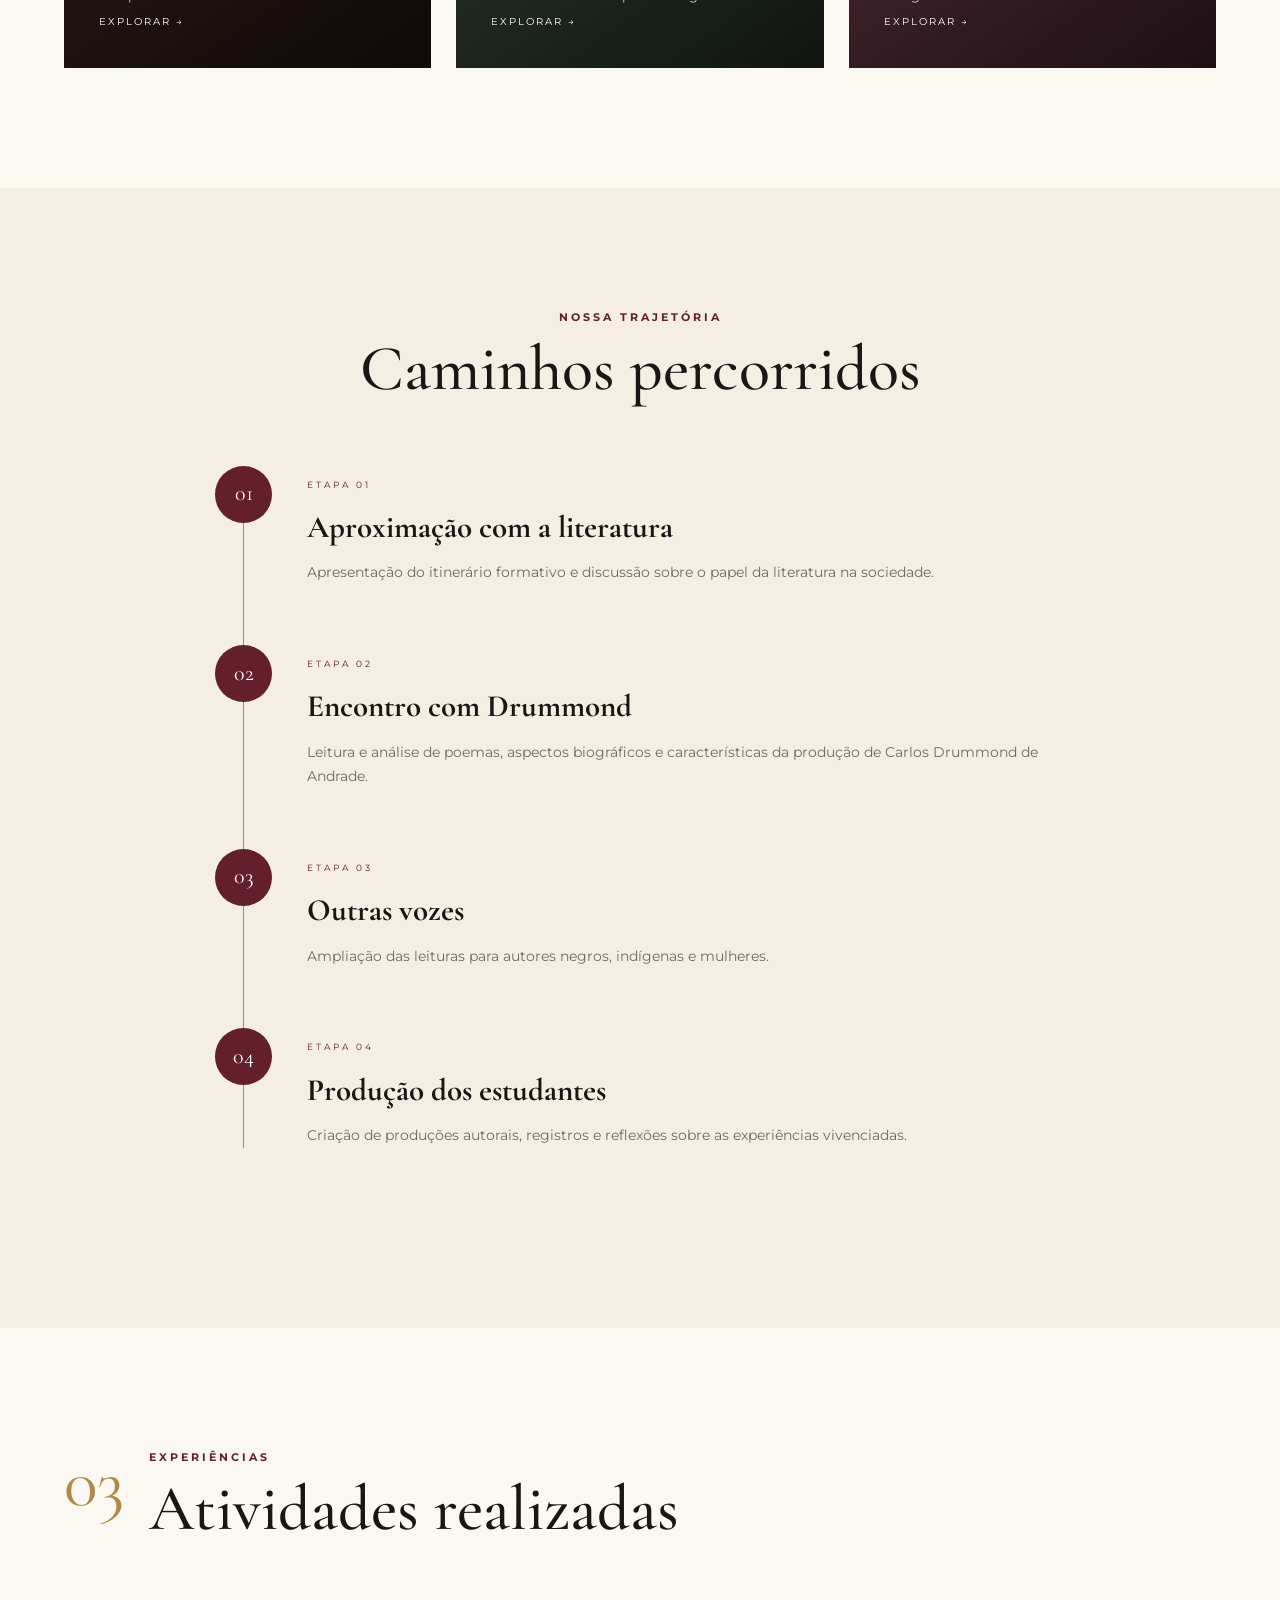
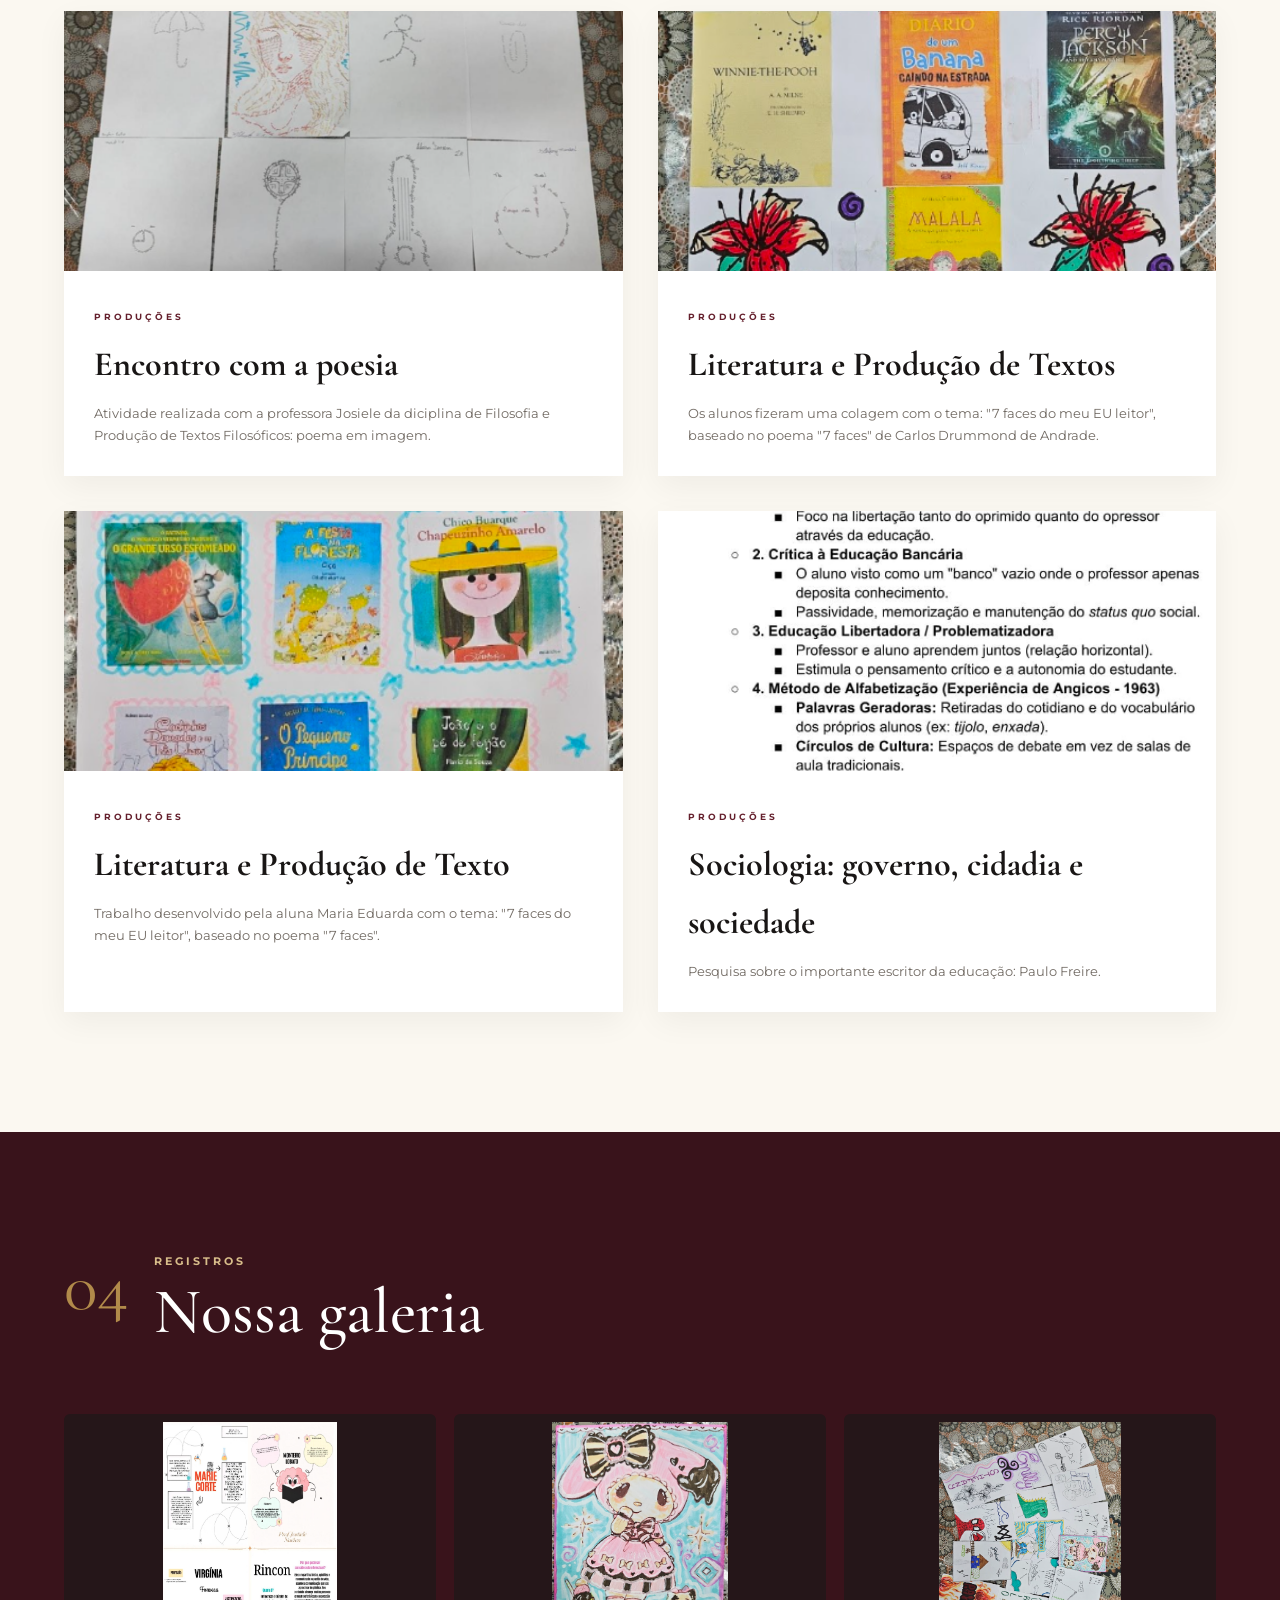
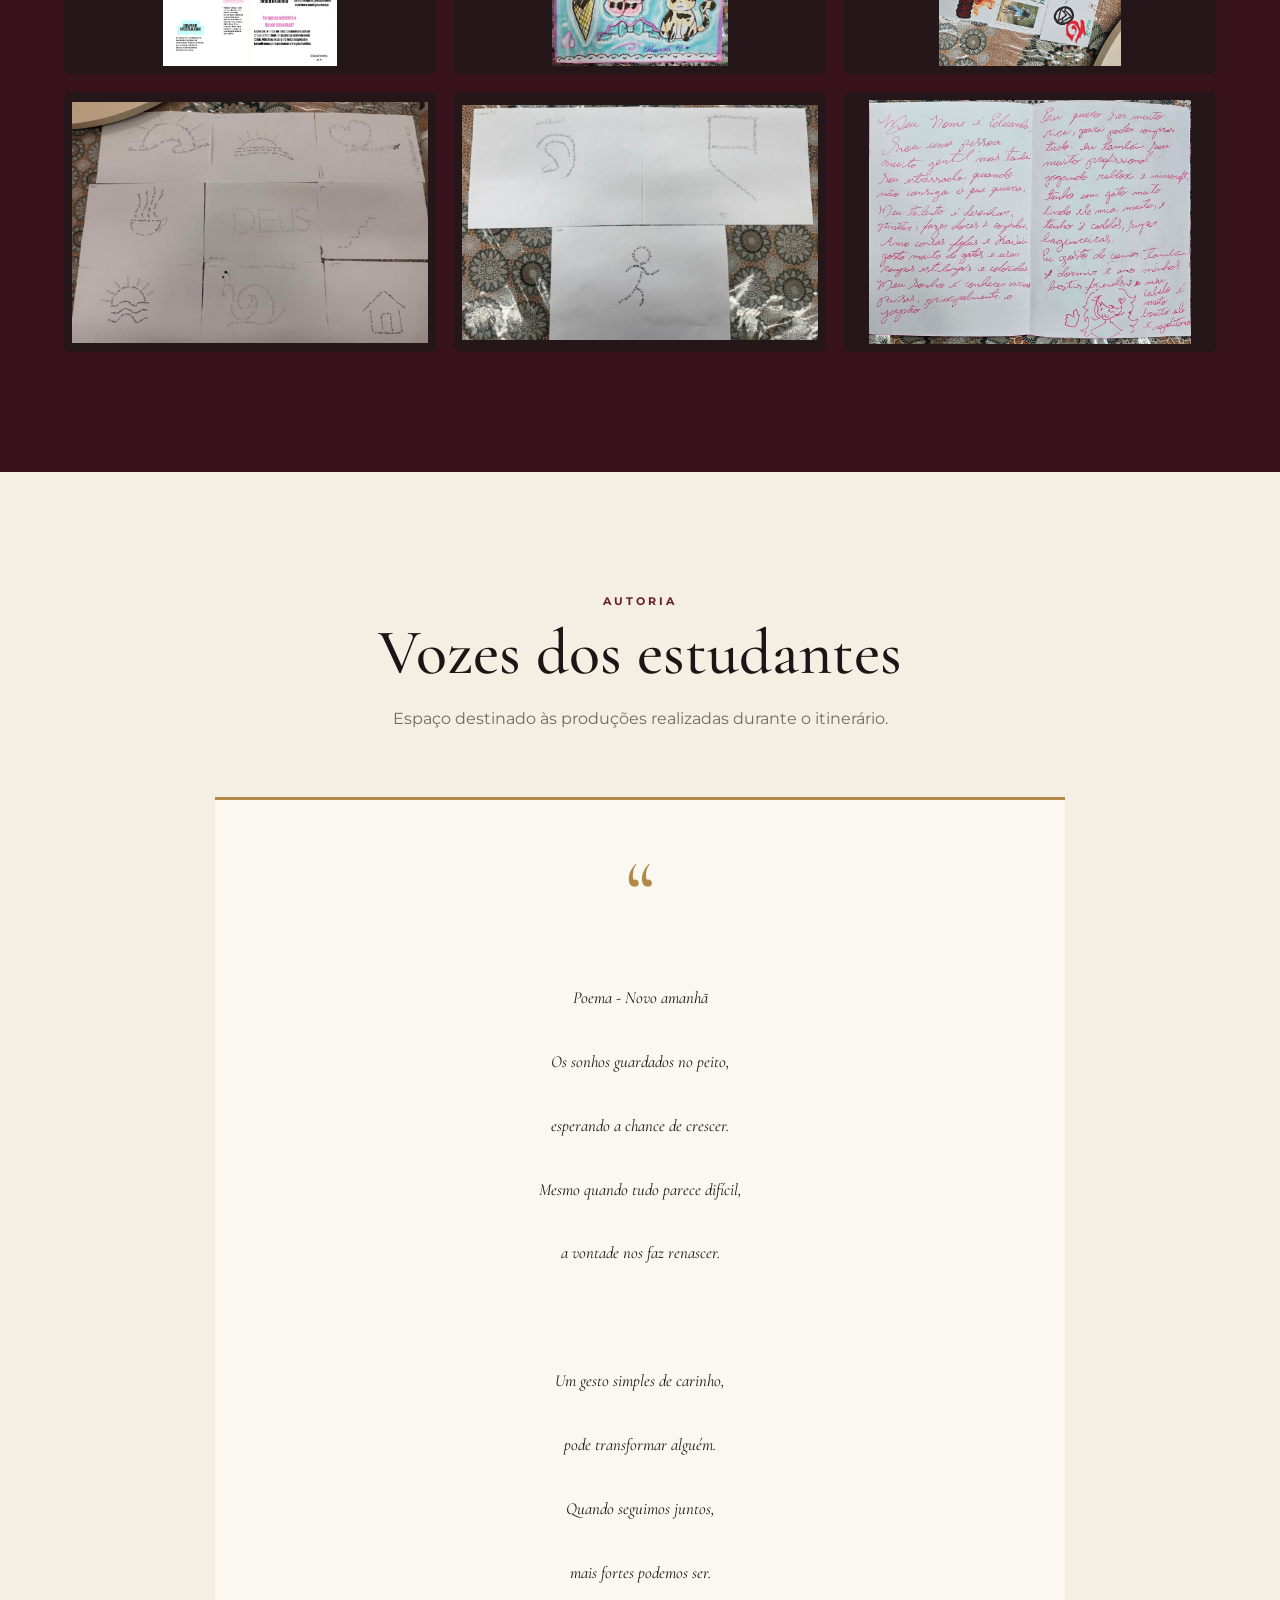
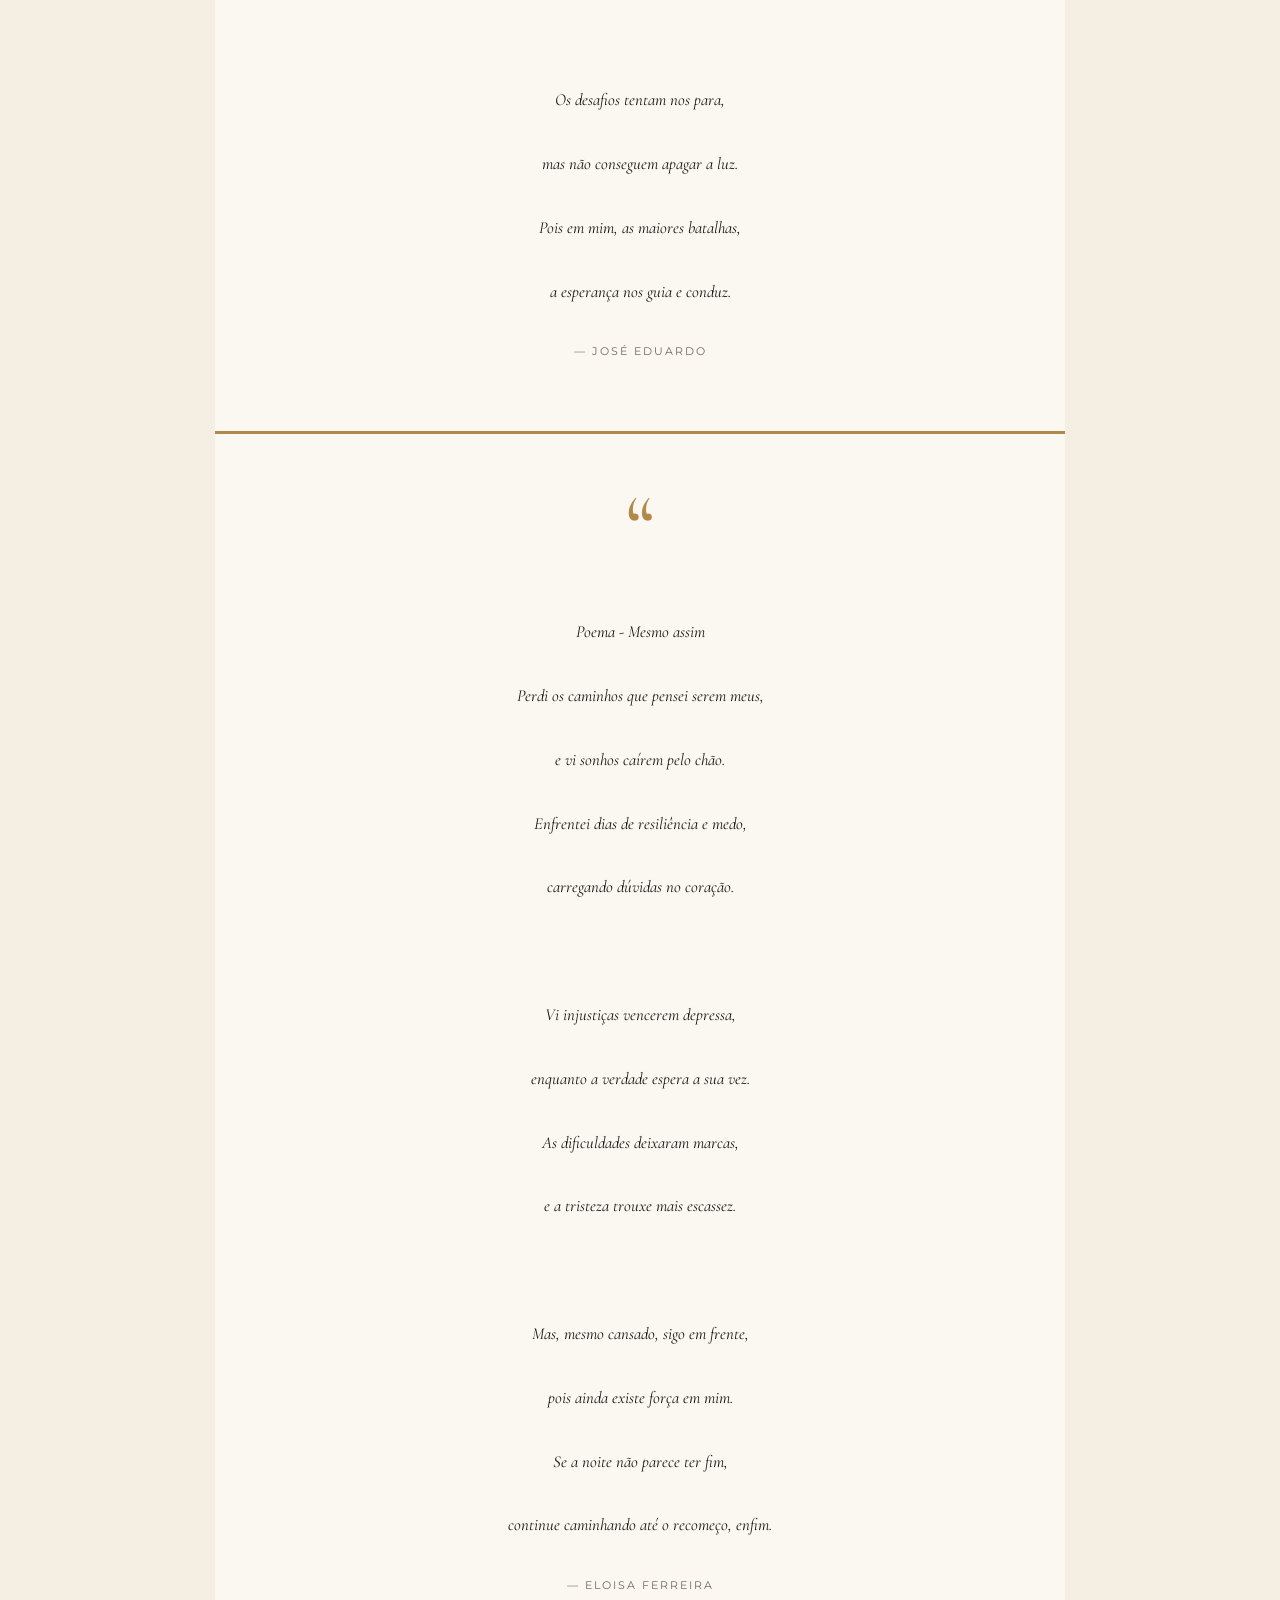
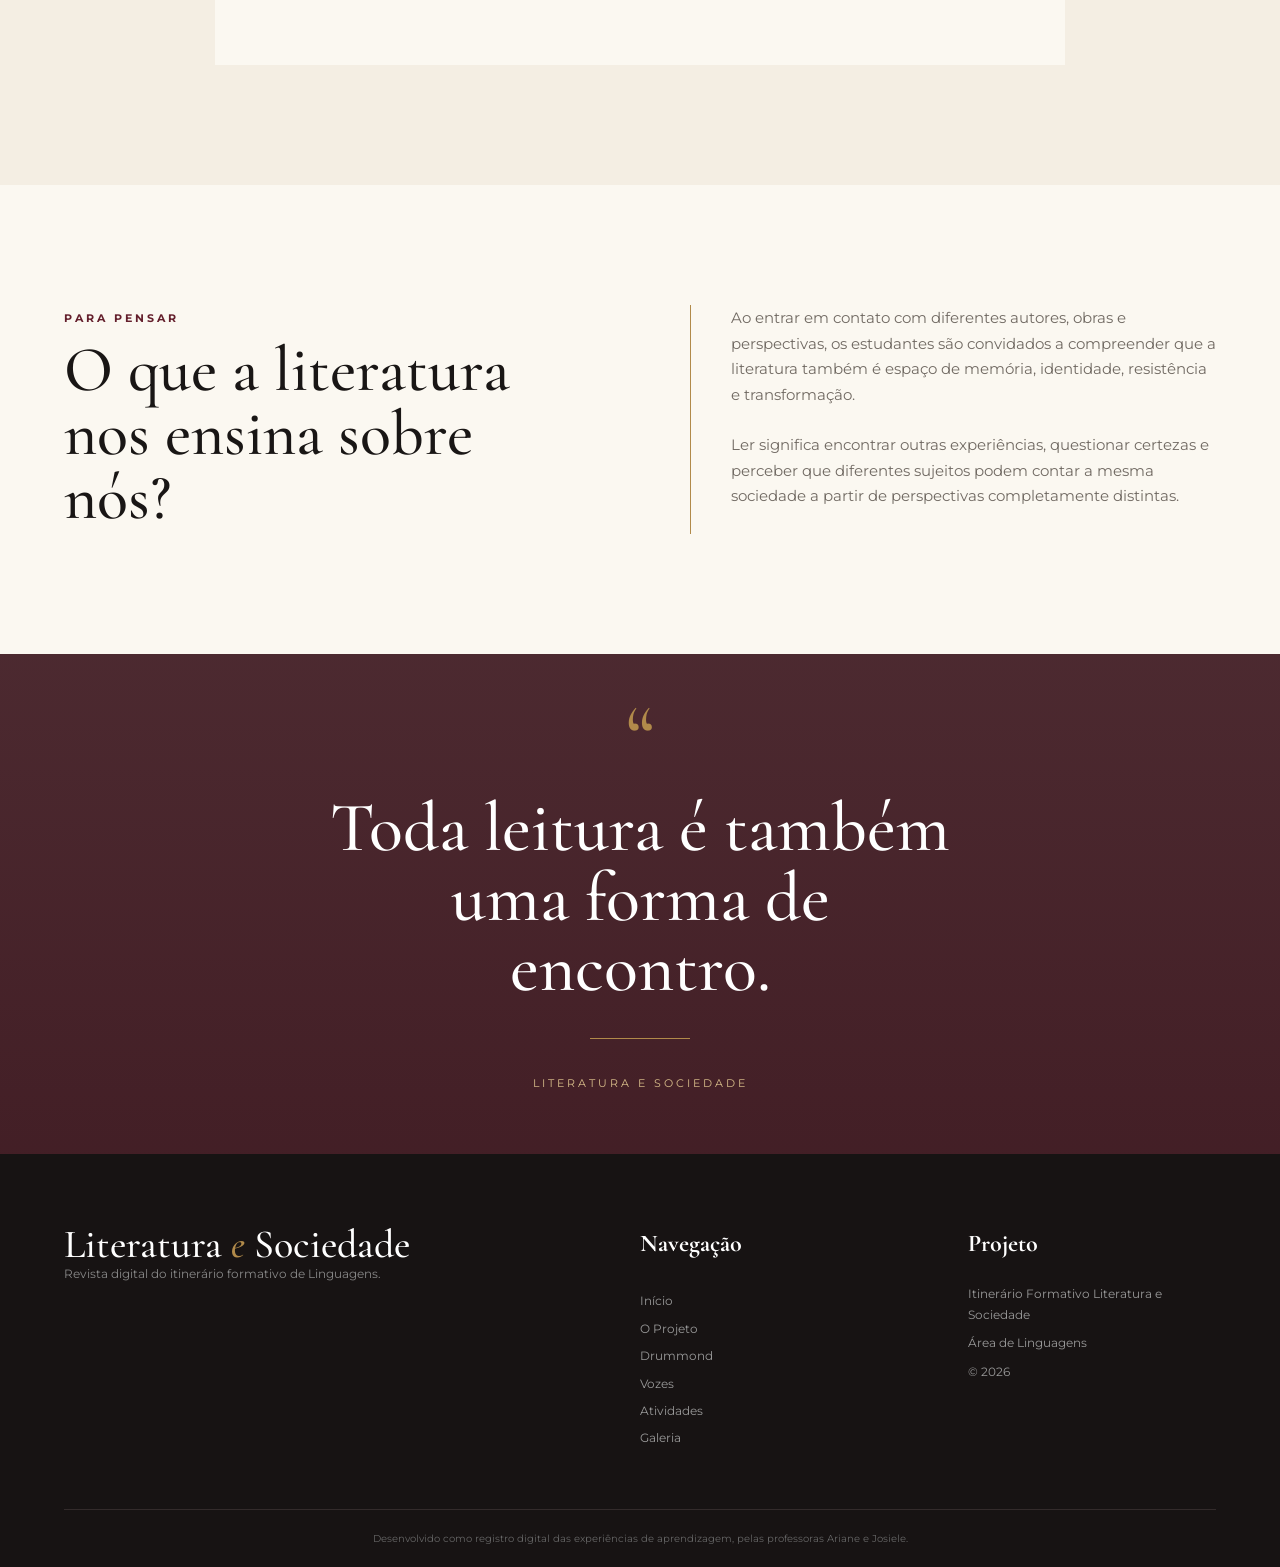
==== commit d5186212: "." ====
--- a/index.html
+++ b/index.html
@@ -938,7 +938,7 @@
                     </p>
 
                     <div class="autor-producao">
-                        — José 
+                        — José Eduardo
                     </div>
 
                 </div>
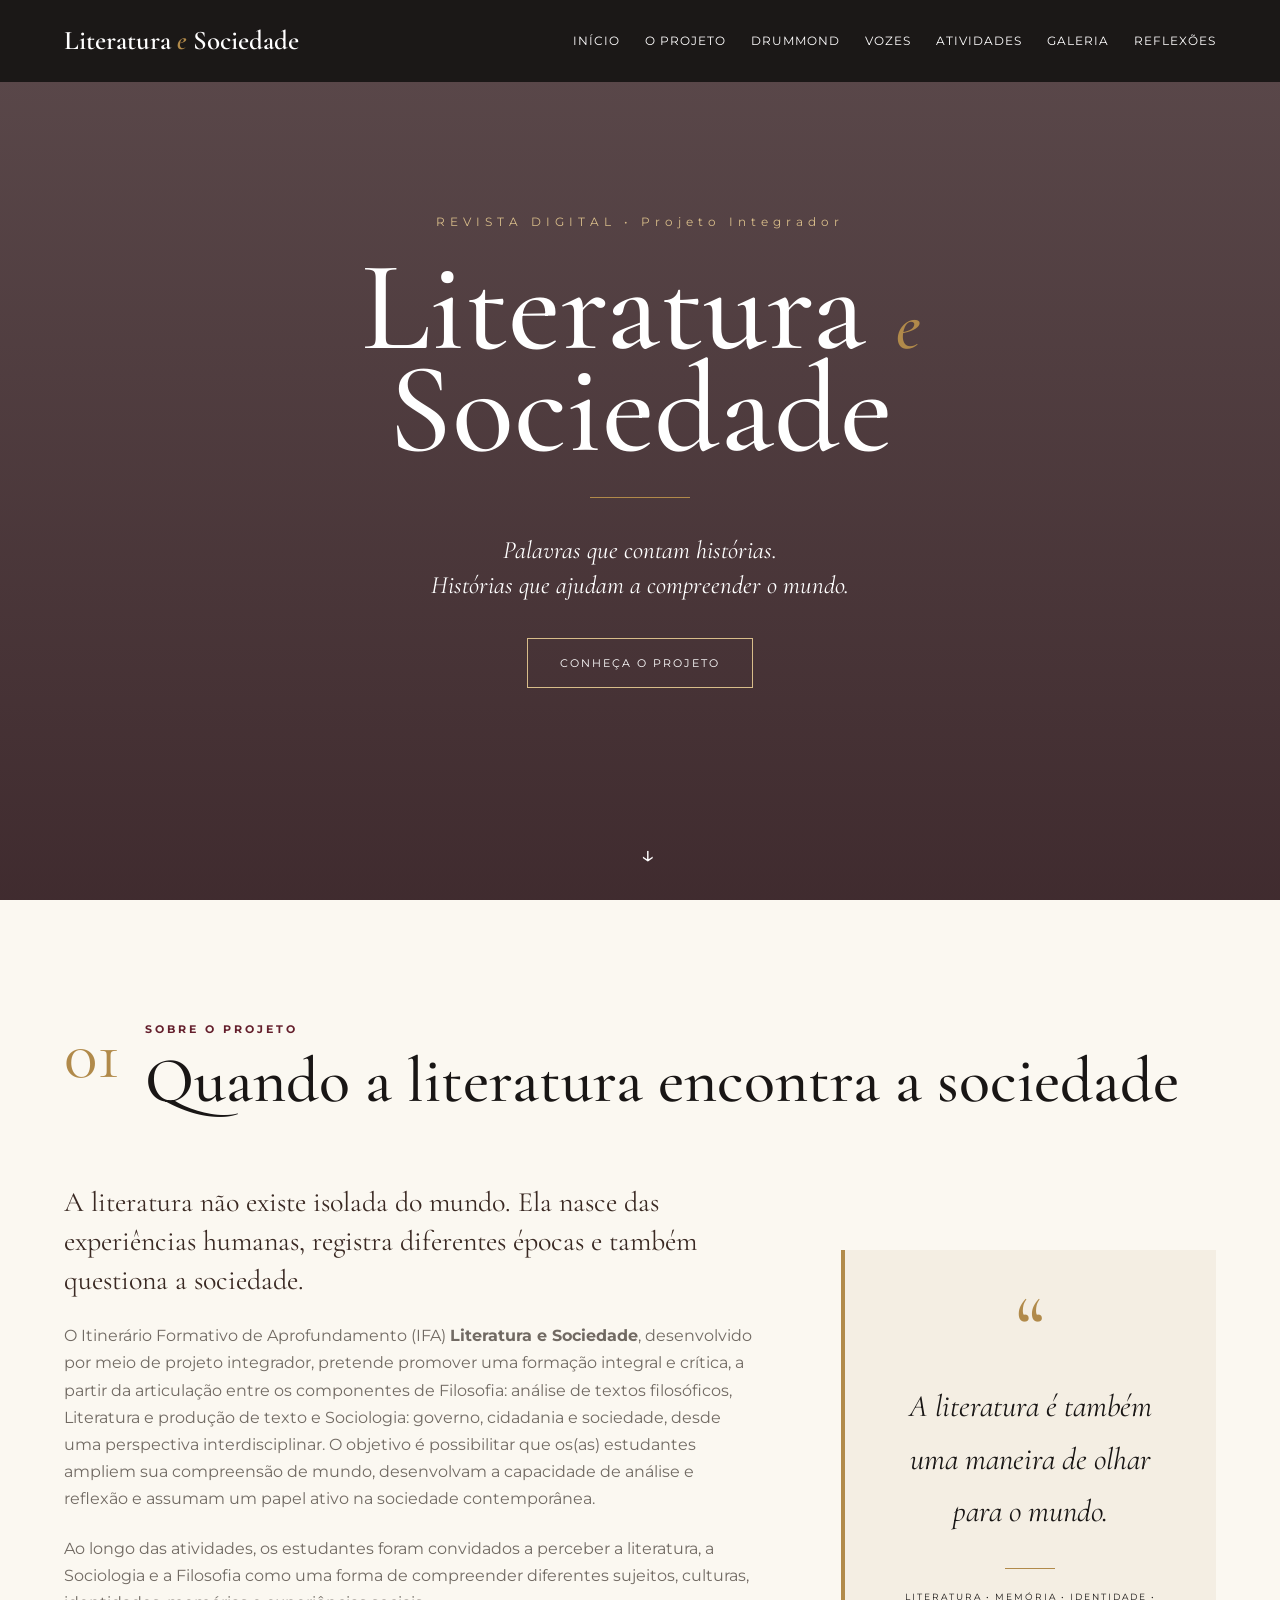
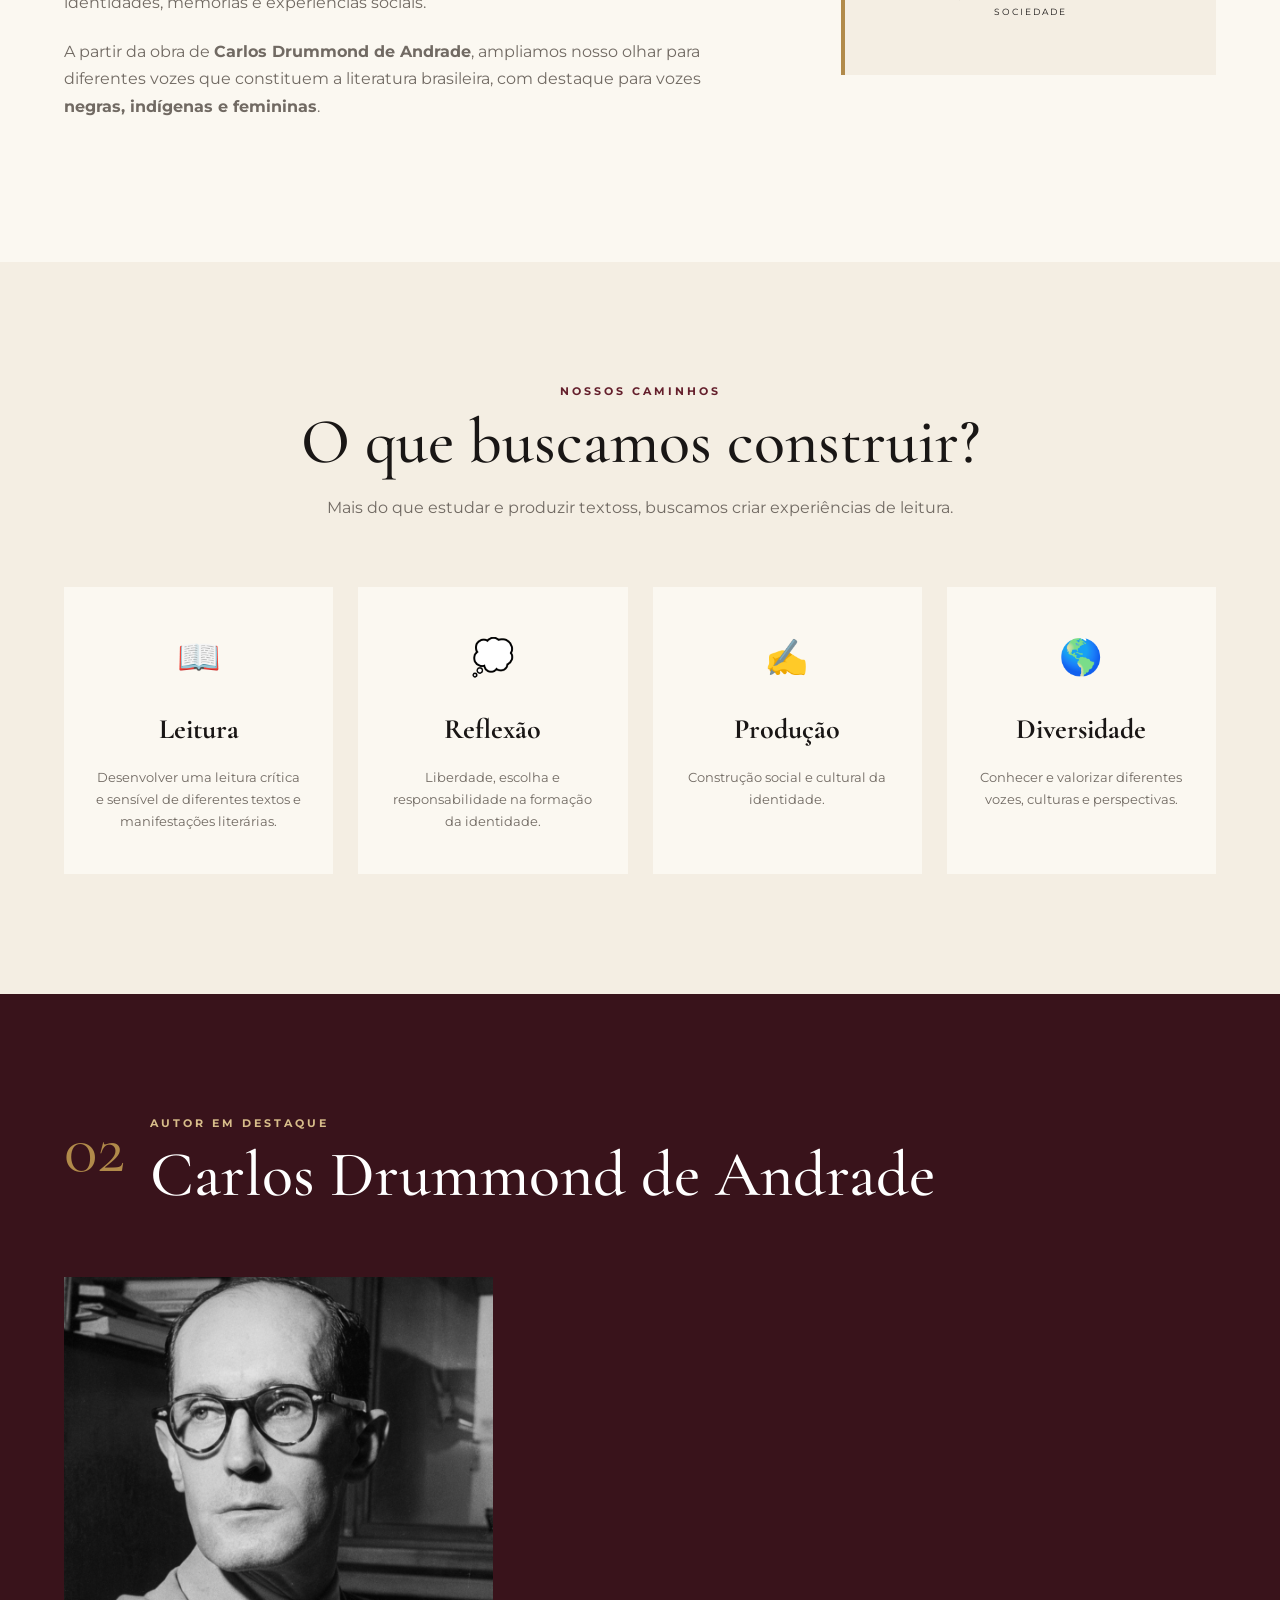
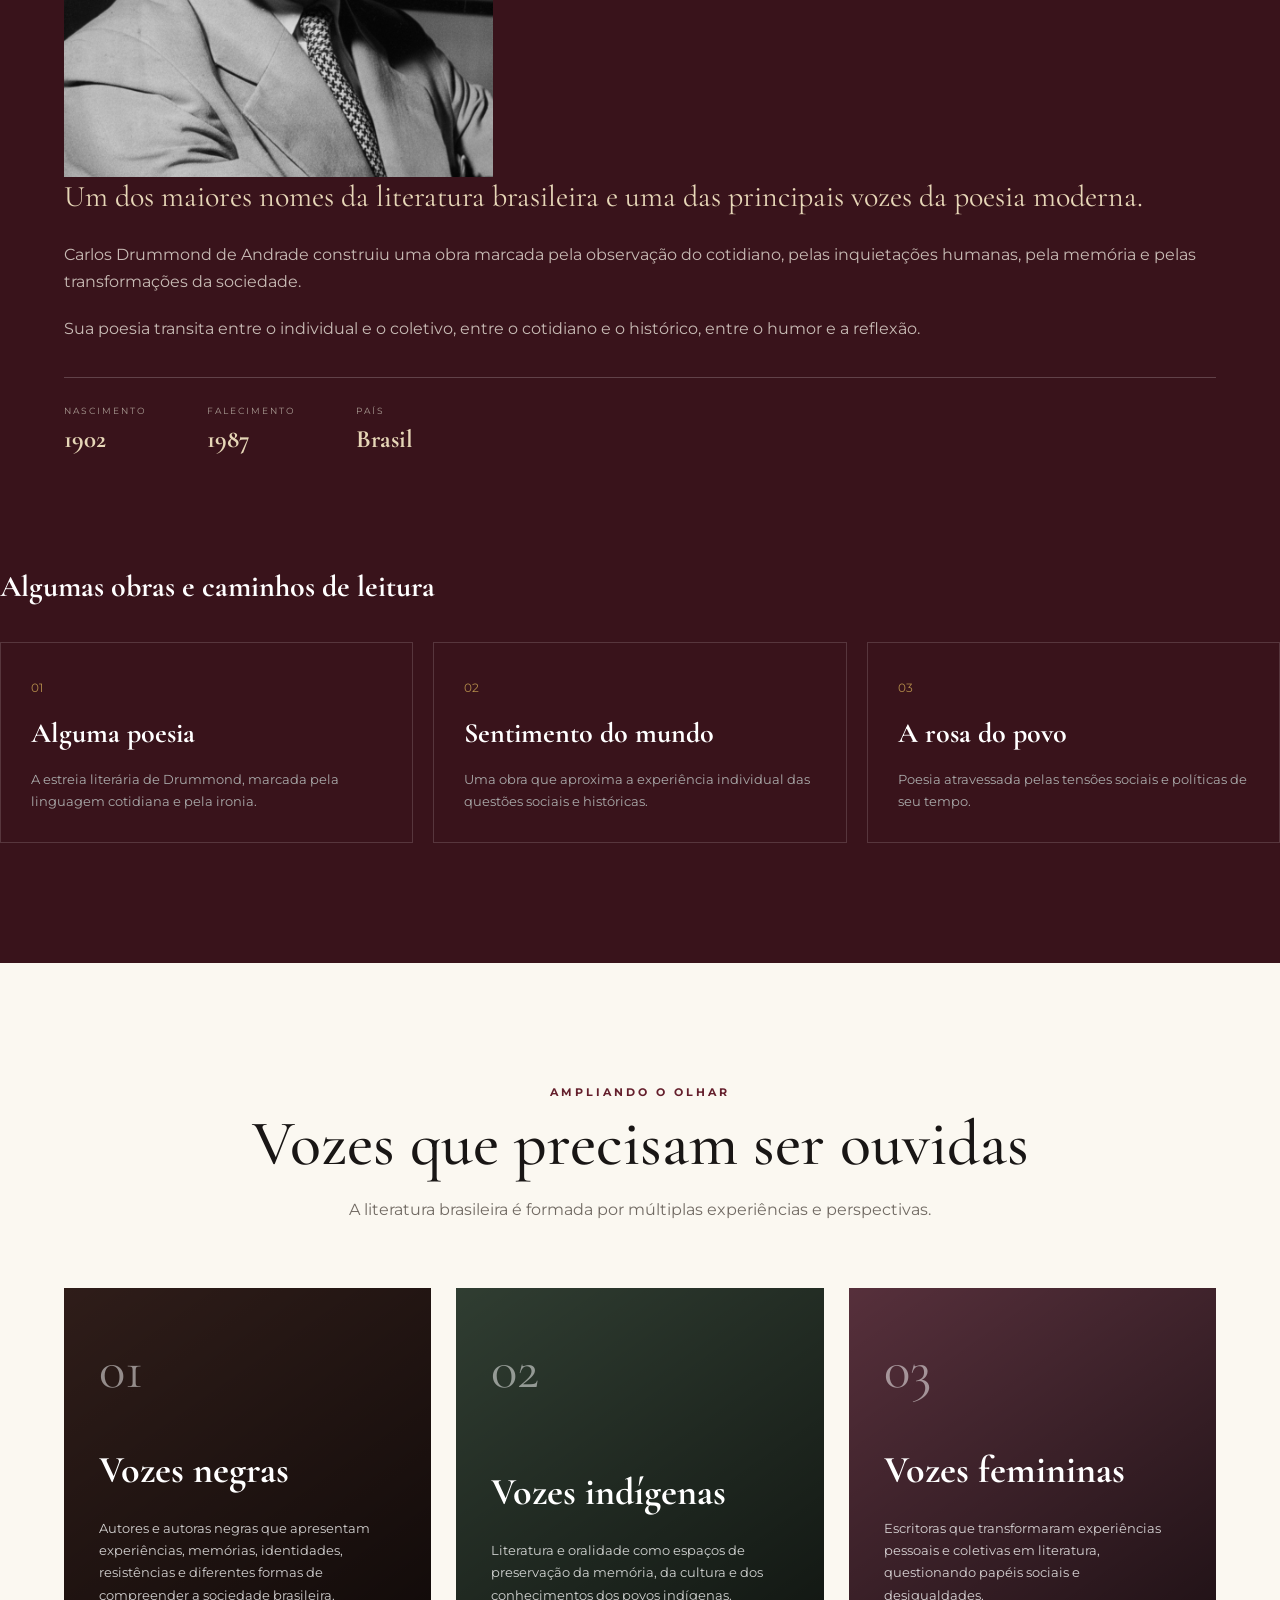
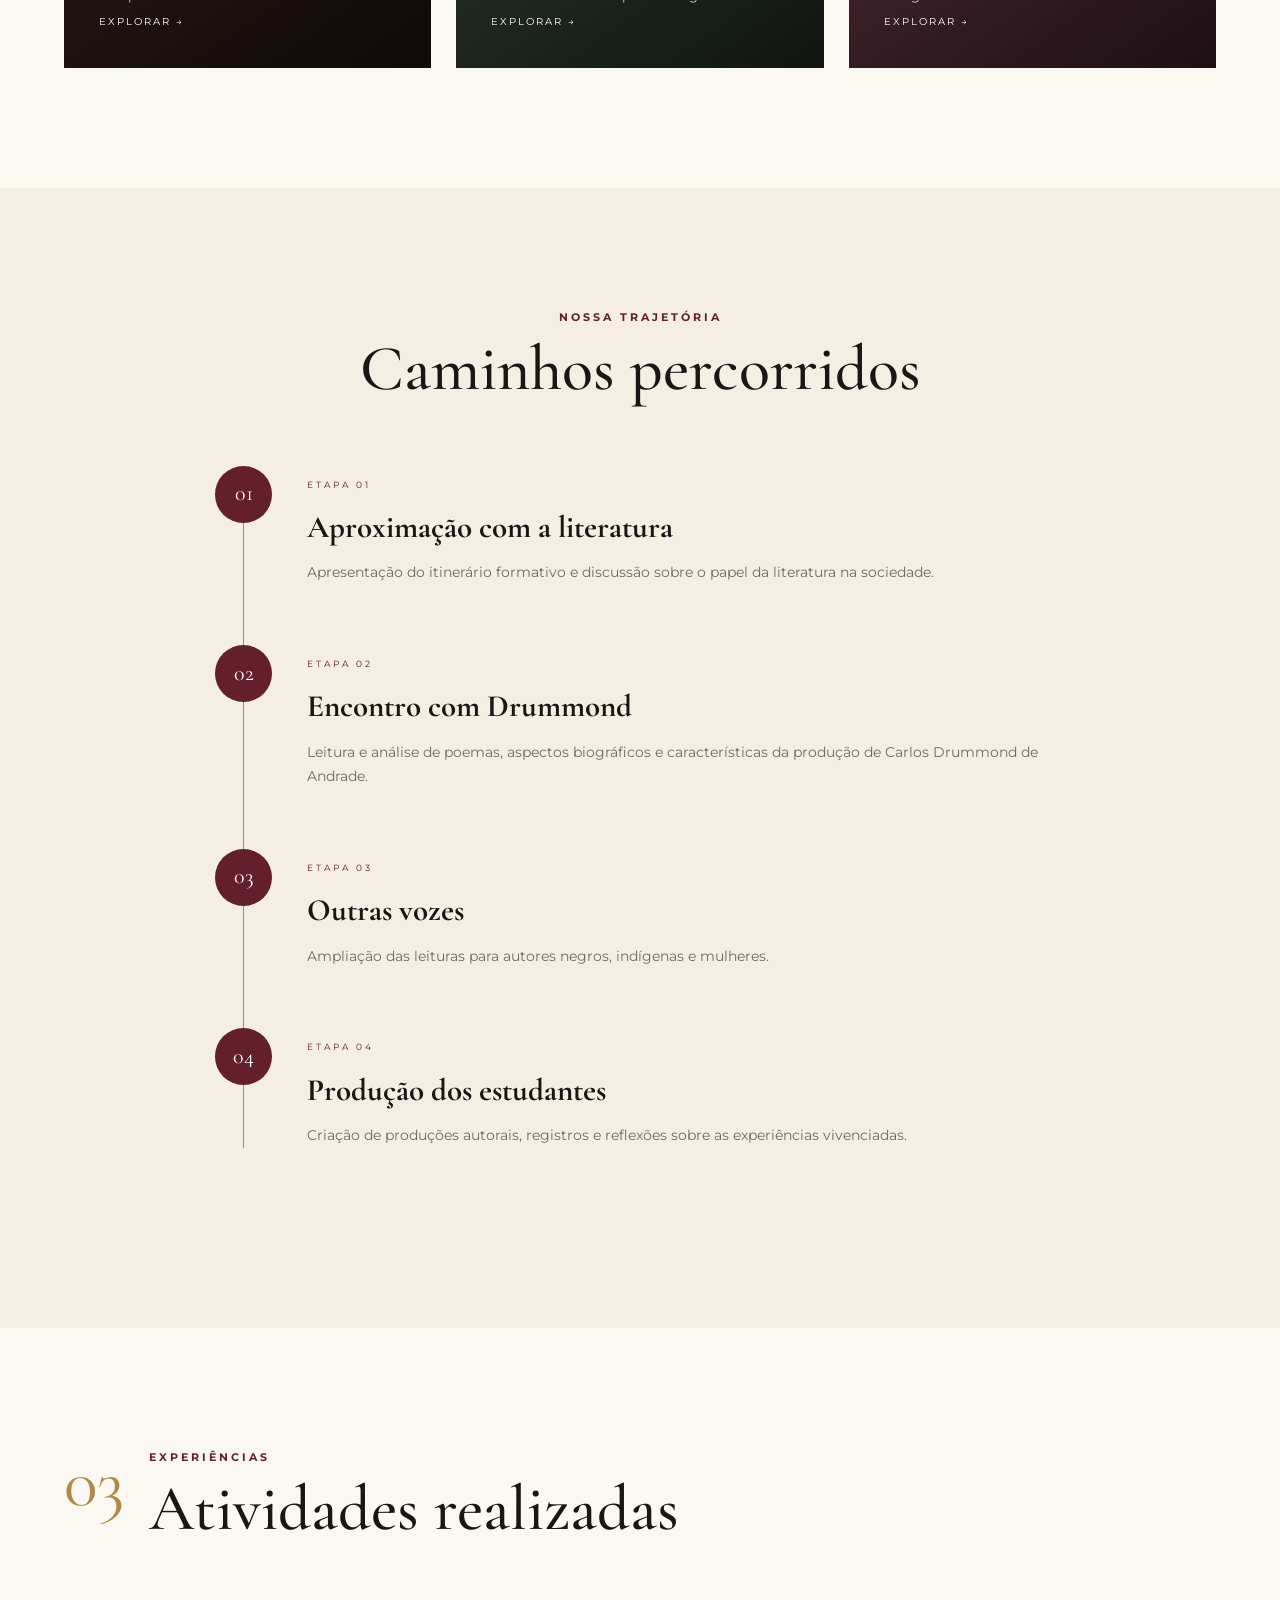
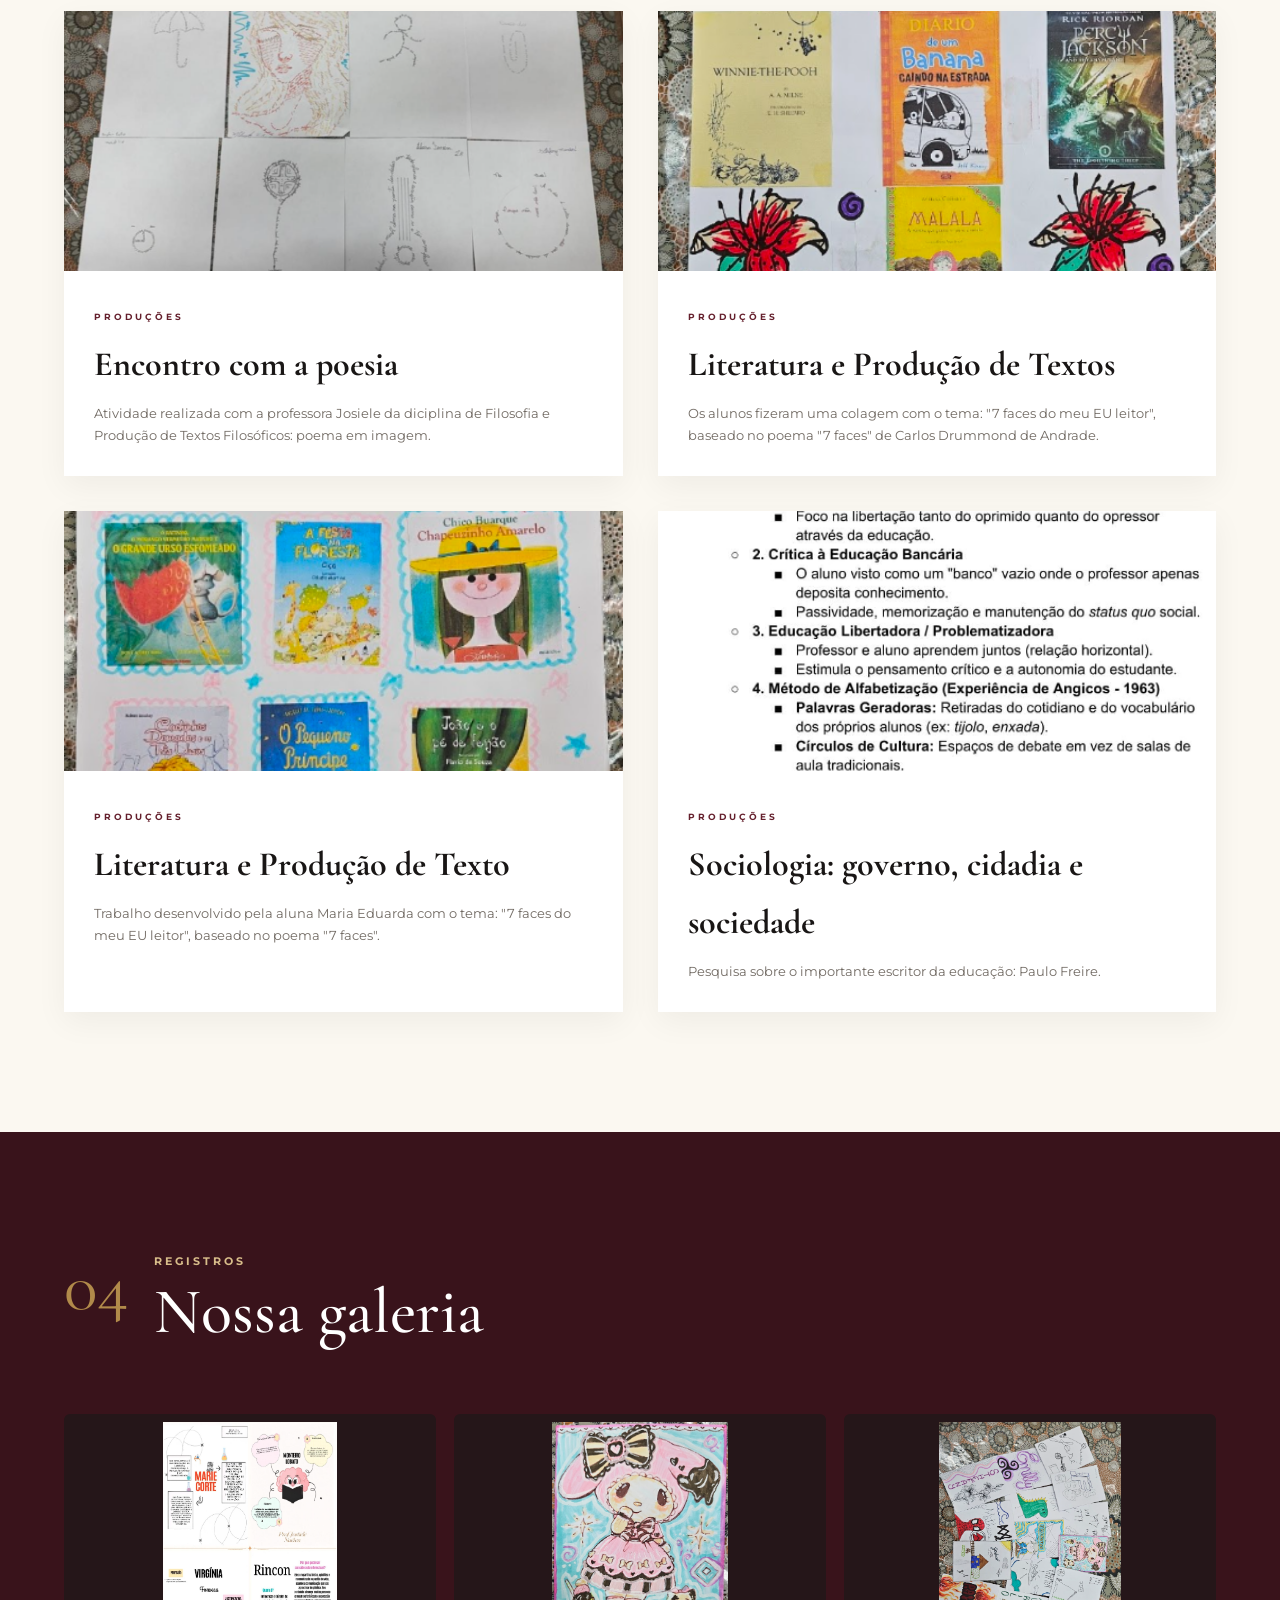
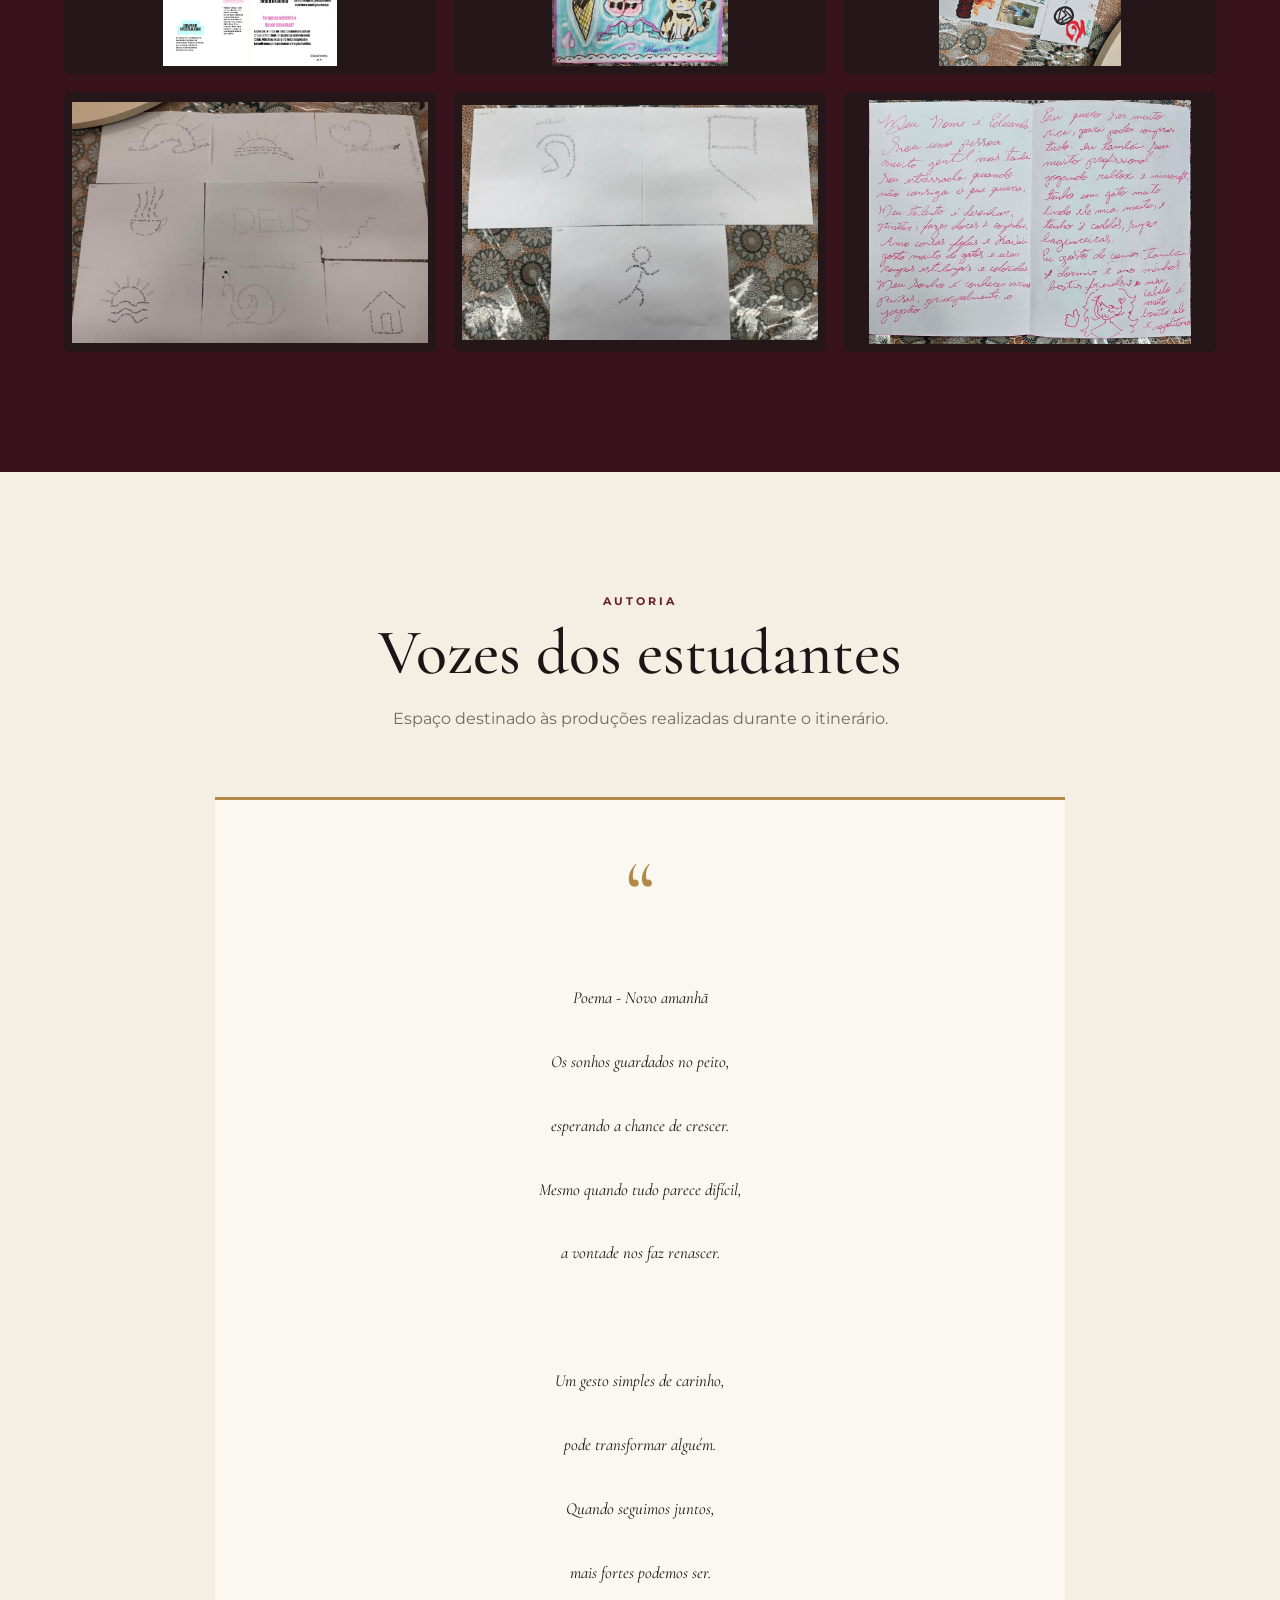
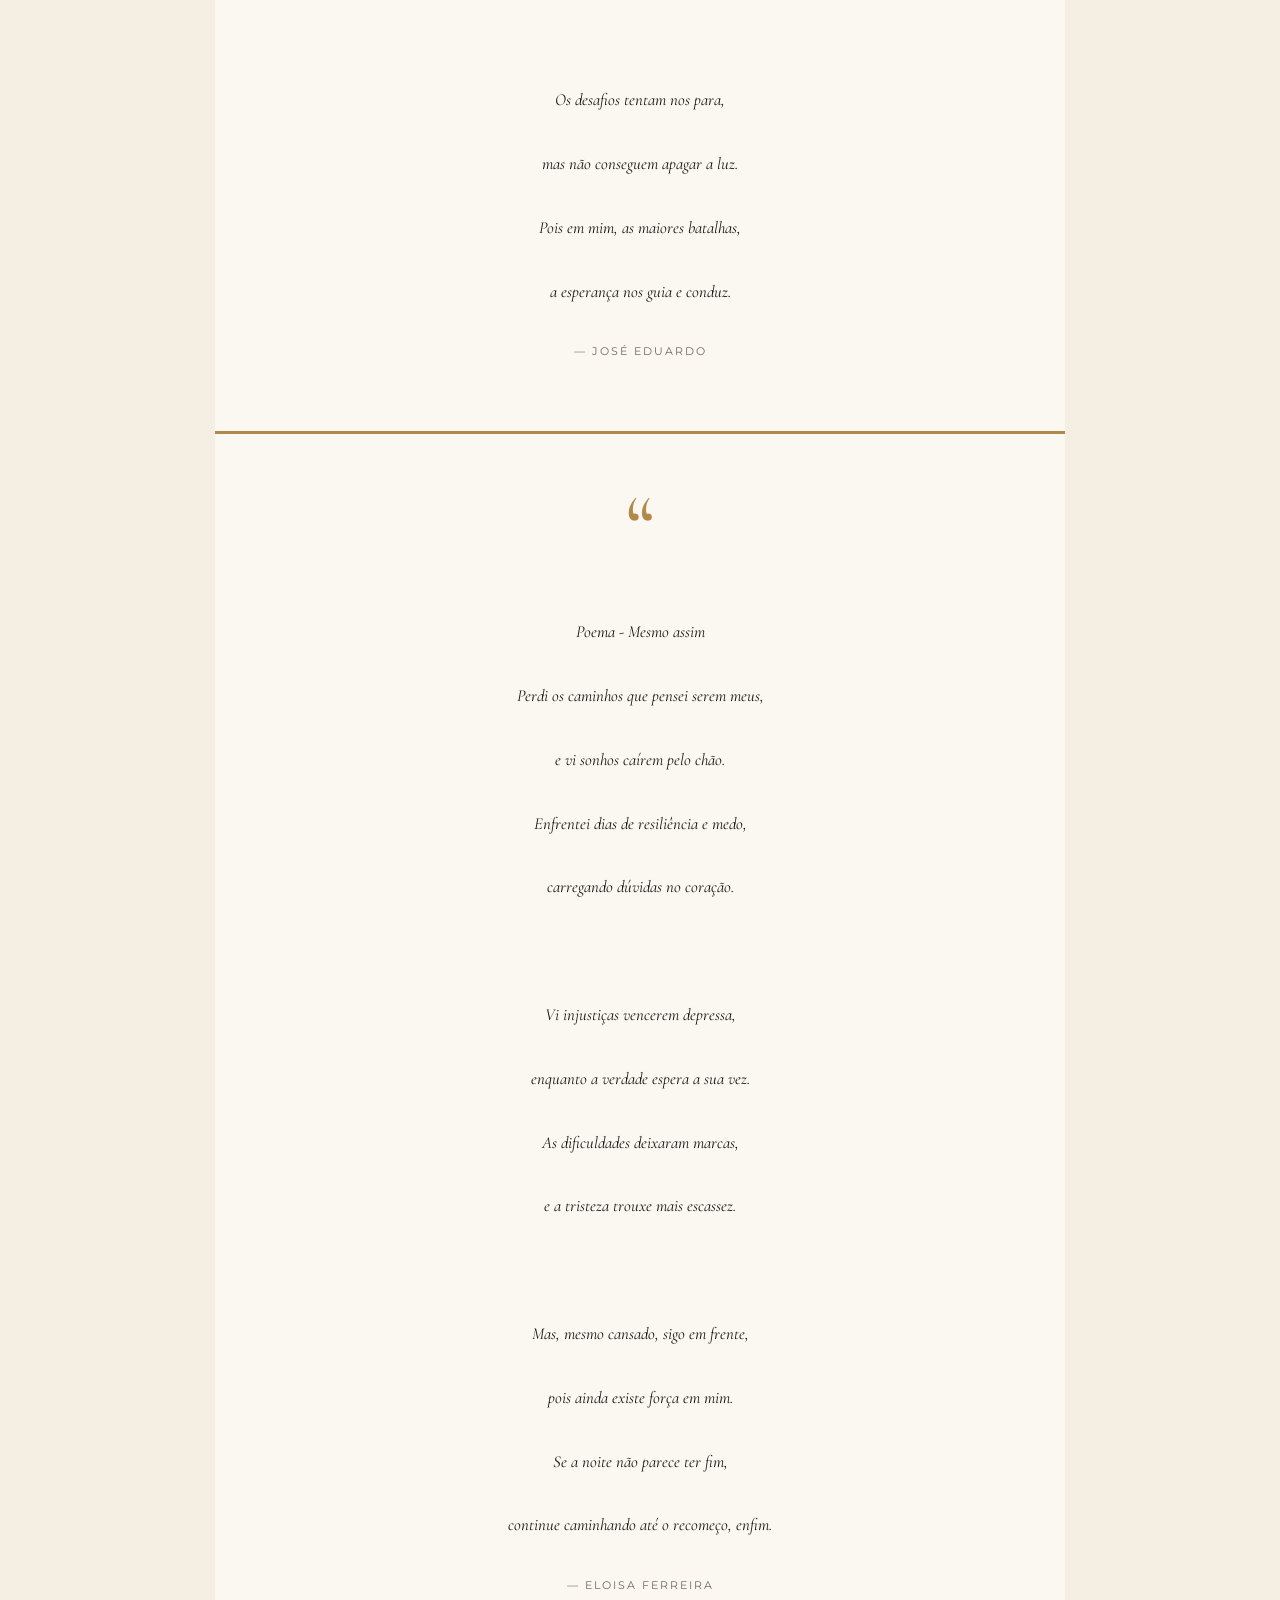
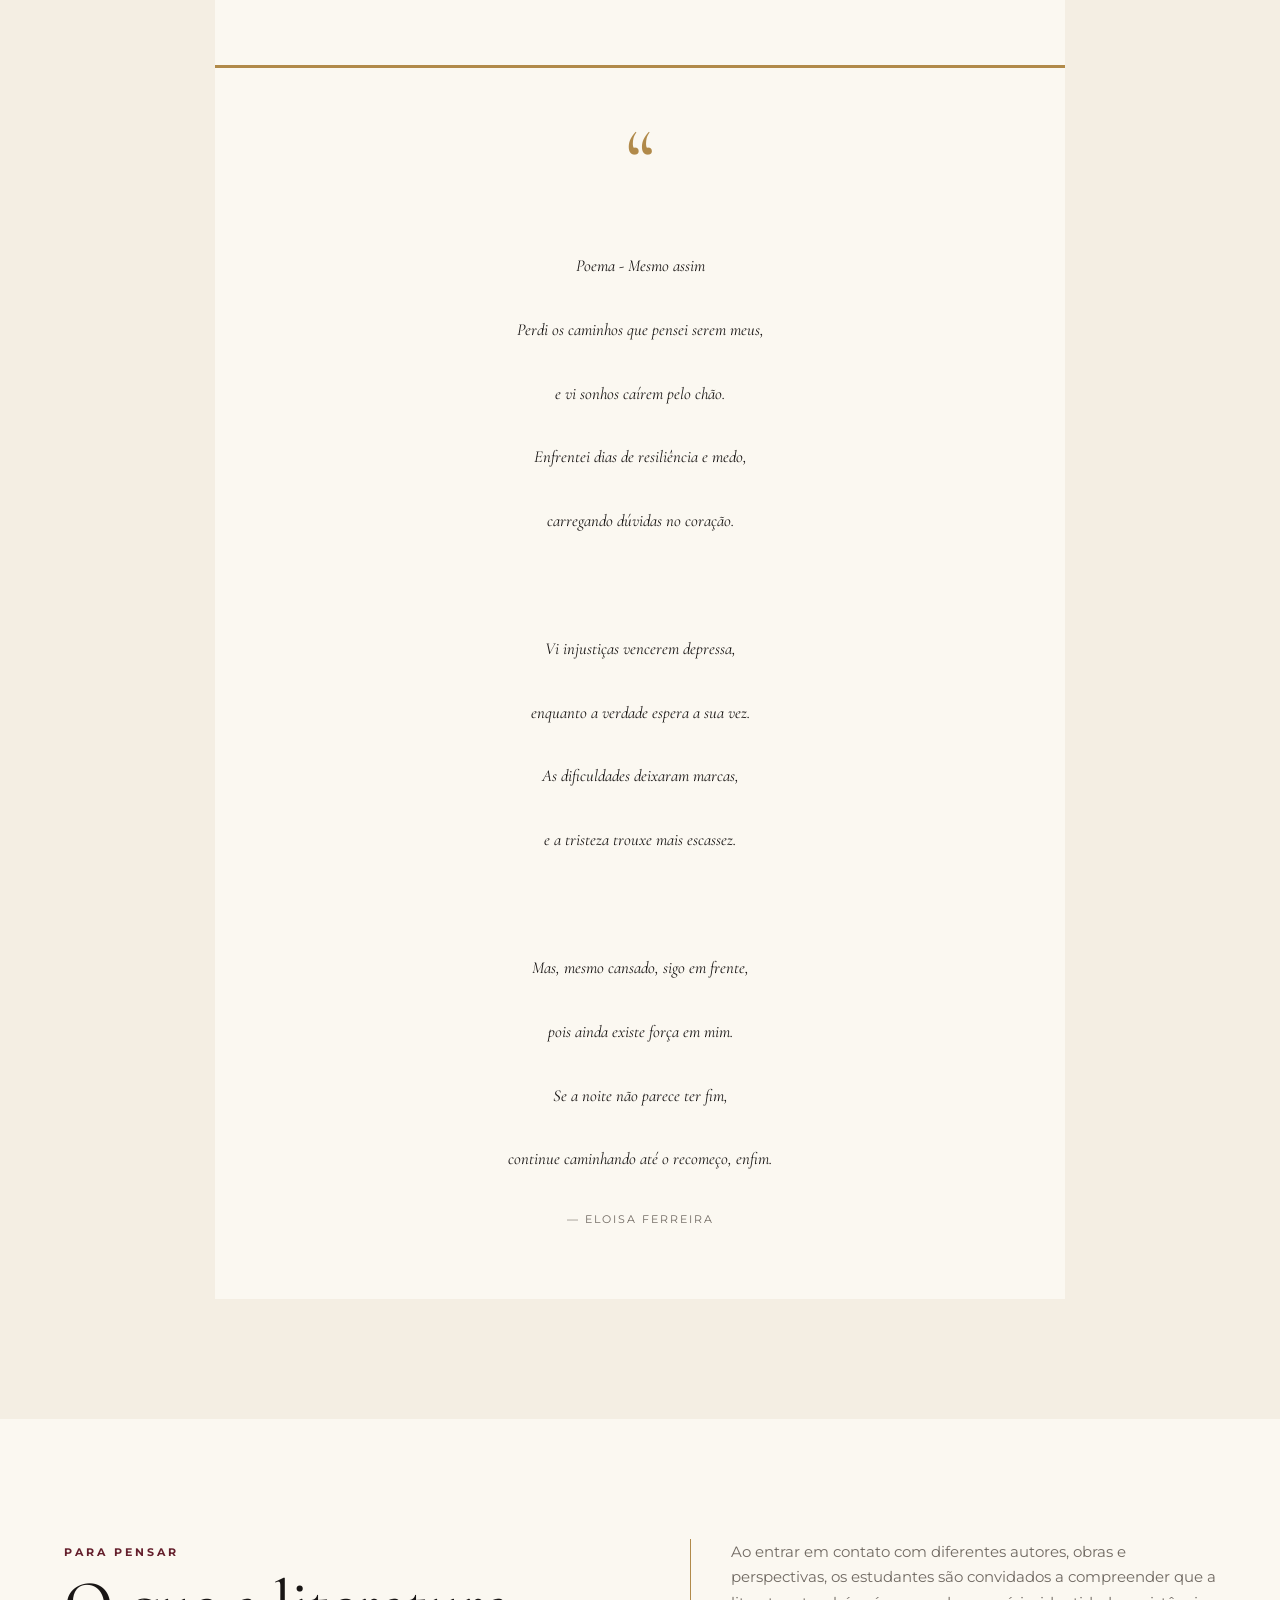
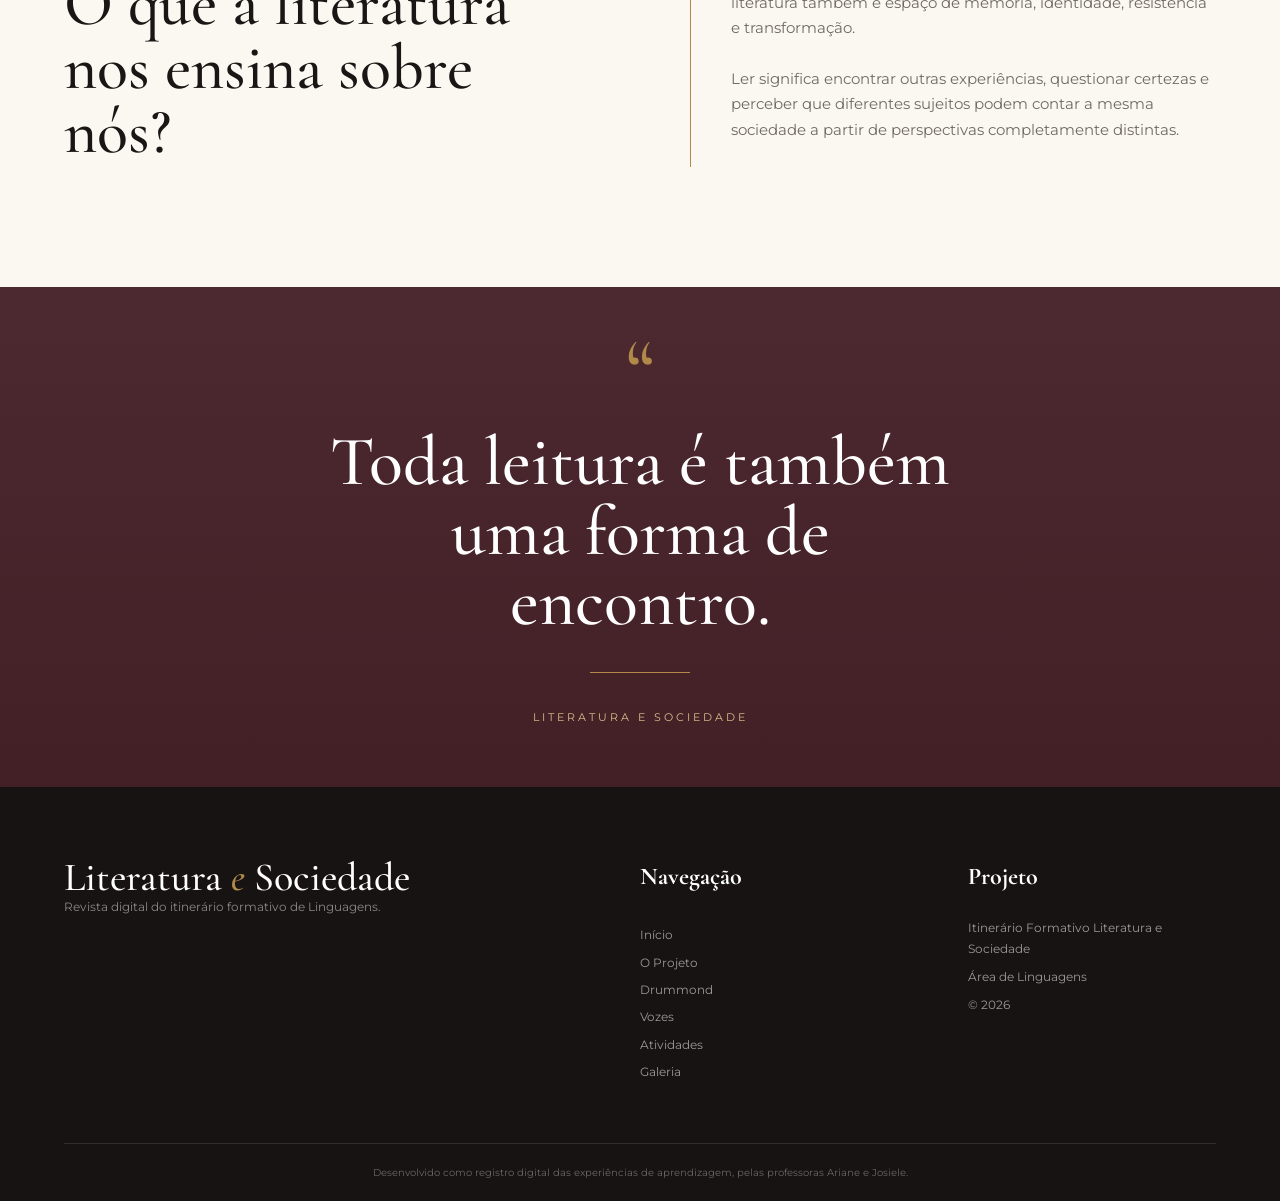
==== commit 96697768: "." ====
--- a/index.html
+++ b/index.html
@@ -973,6 +973,36 @@
 
                 </div>
 
+                 <div class="producao-destaque">
+
+                    <div class="aspas-grande">
+                        “
+                    </div>
+
+                    <p class="texto-producao">
+                       Poema - Mesmo assim<br>
+                       Perdi os caminhos que pensei serem meus,<br>
+                       e vi sonhos caírem pelo chão.<br>
+                       Enfrentei dias de resiliência e medo,<br>
+                       carregando dúvidas no coração.
+                       <br><br>
+                       Vi injustiças vencerem depressa,<br>
+                       enquanto a verdade espera a sua vez.<br>
+                       As dificuldades deixaram marcas,<br>
+                       e a tristeza trouxe mais escassez.
+                       <br><br>
+                       Mas, mesmo cansado, sigo em frente,<br>
+                       pois ainda existe força em mim.<br>
+                       Se a noite não parece ter fim,<br>
+                       continue caminhando até o recomeço, enfim.
+                    </p>
+
+                    <div class="autor-producao">
+                        — Eloisa Ferreira
+                    </div>
+
+                </div>
+
 
                 
 
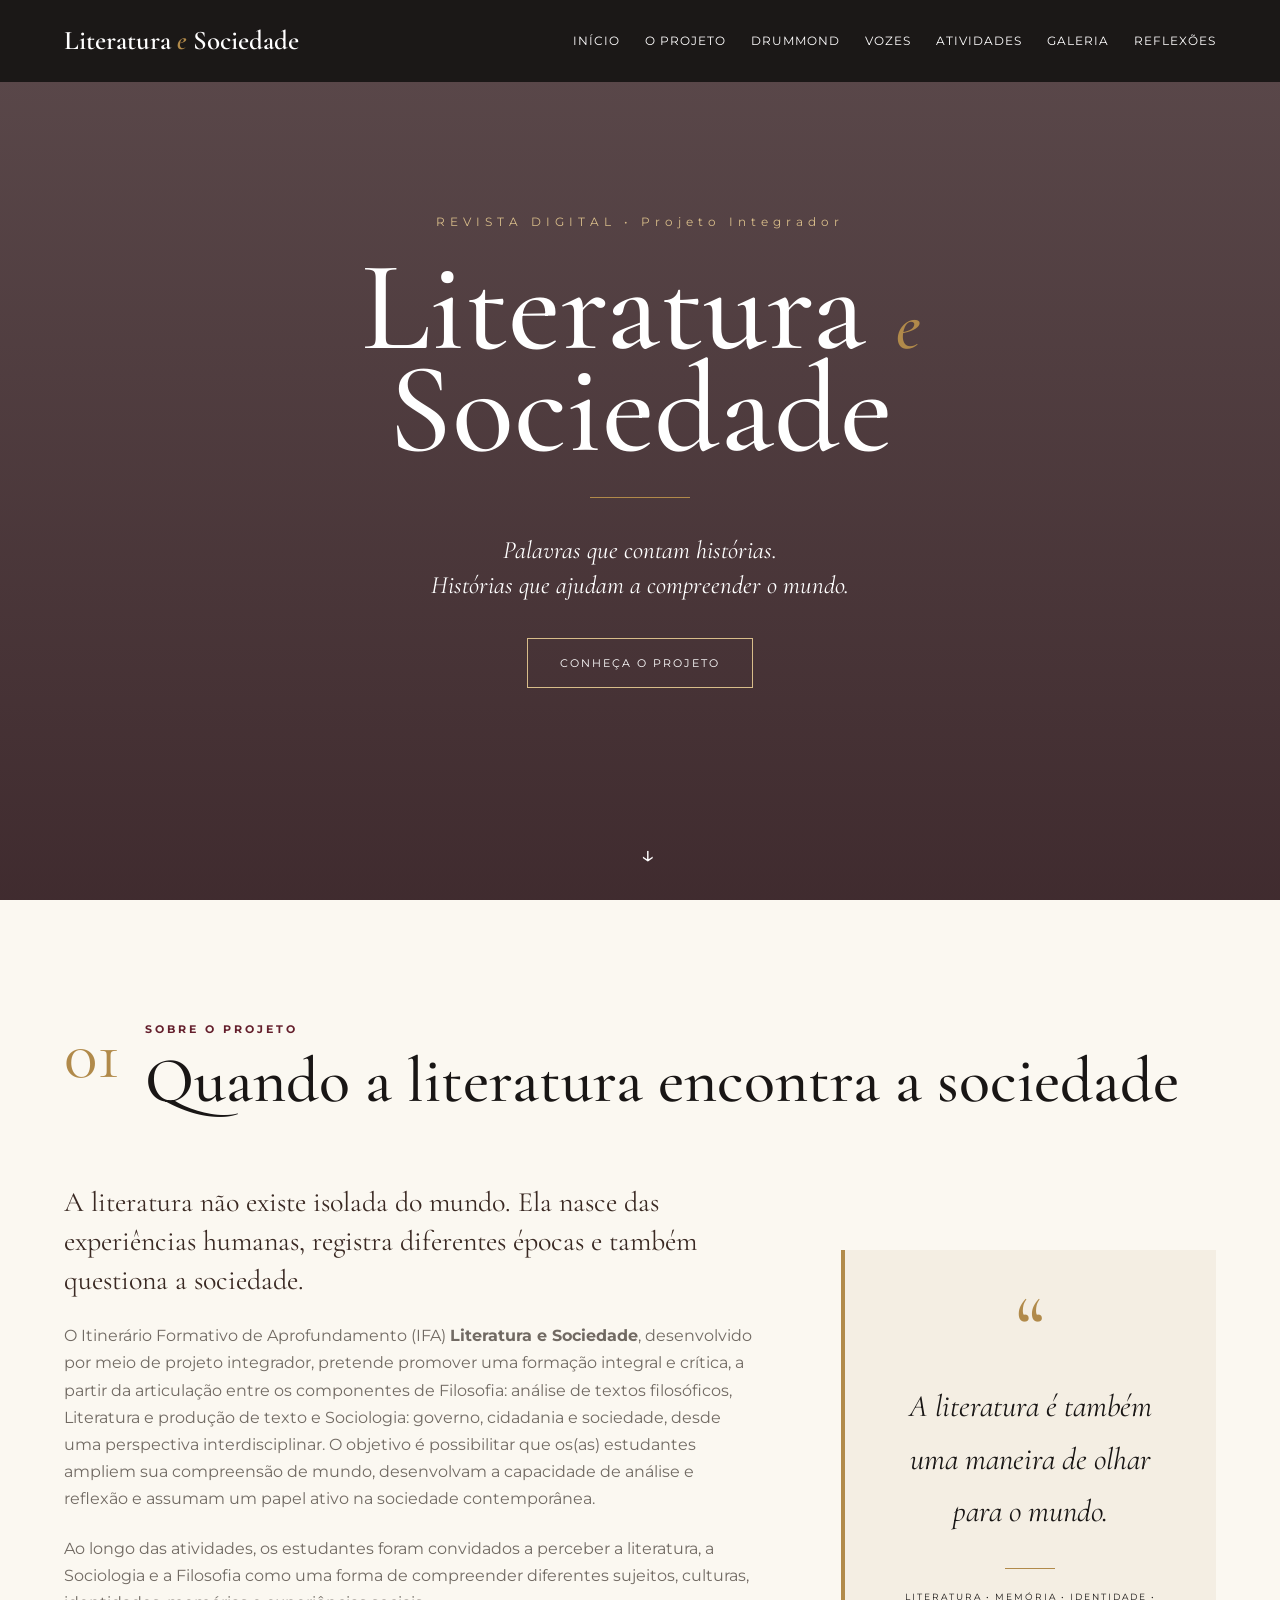
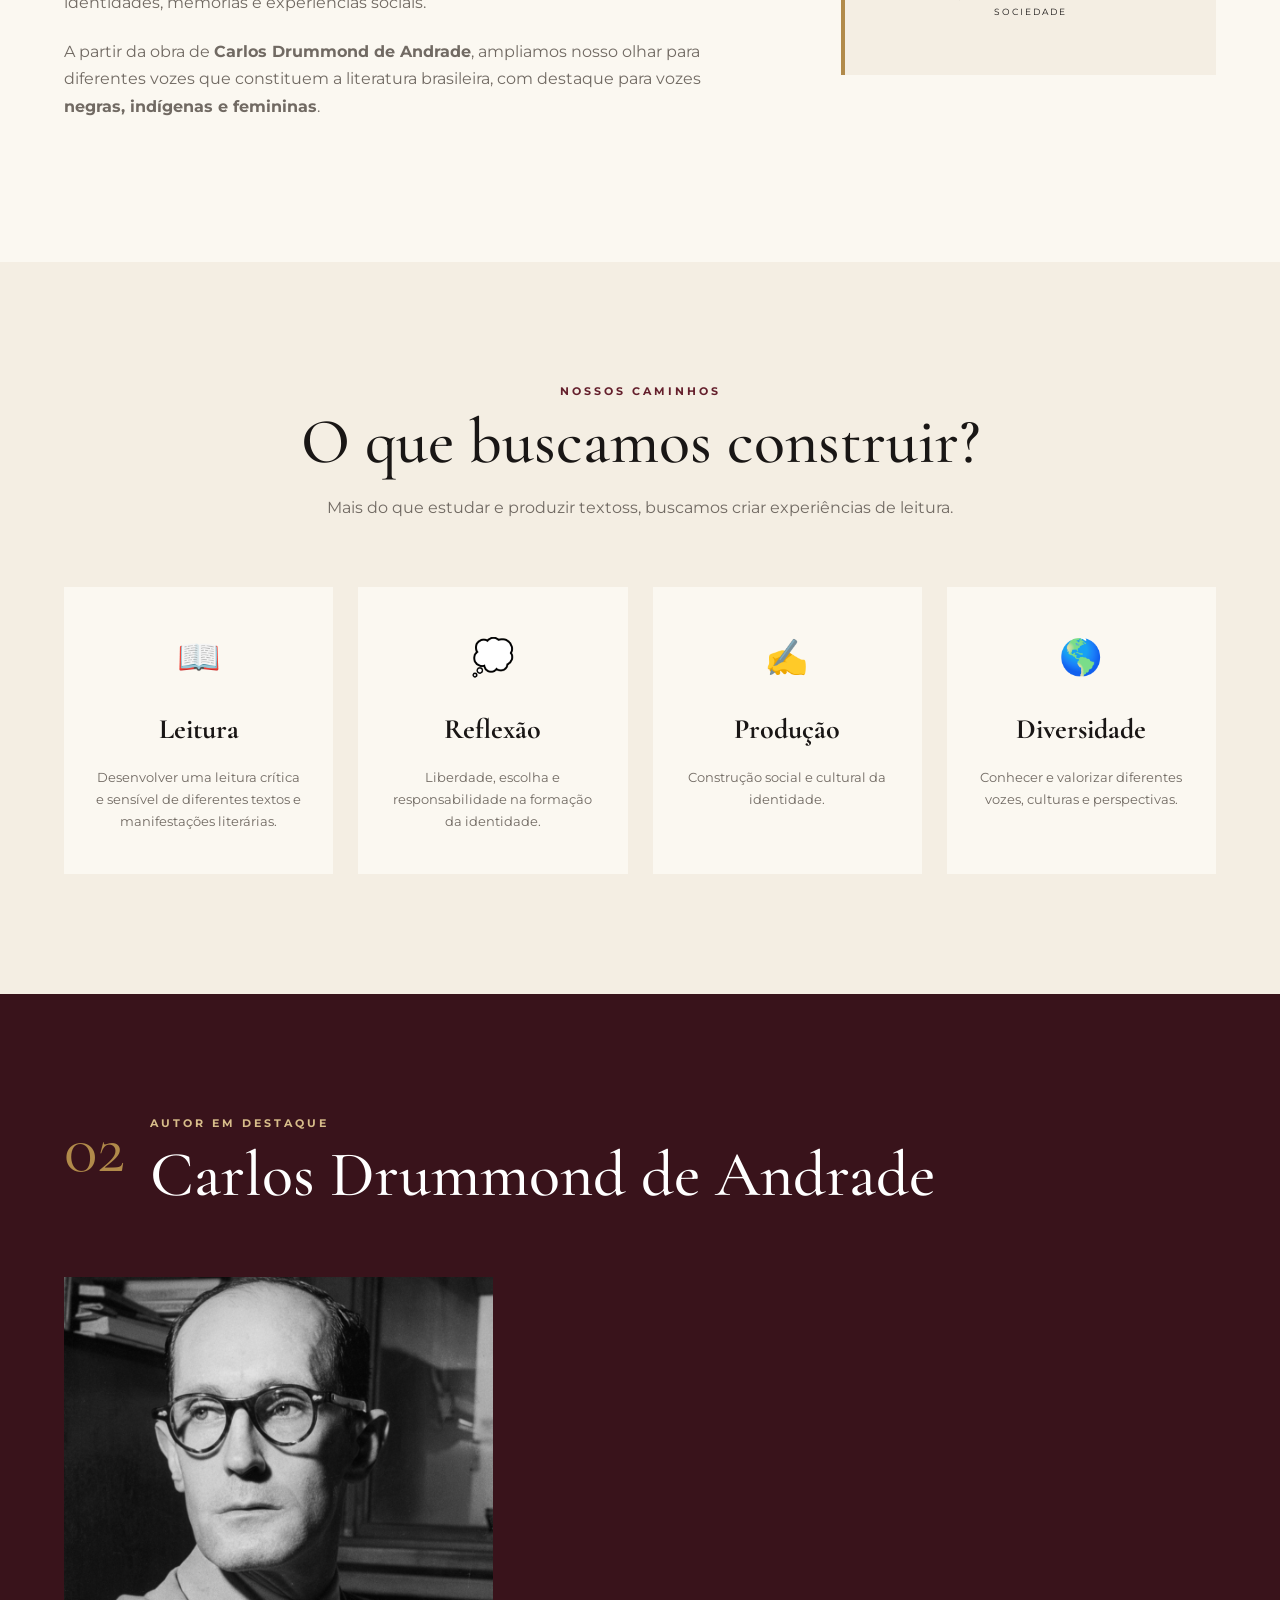
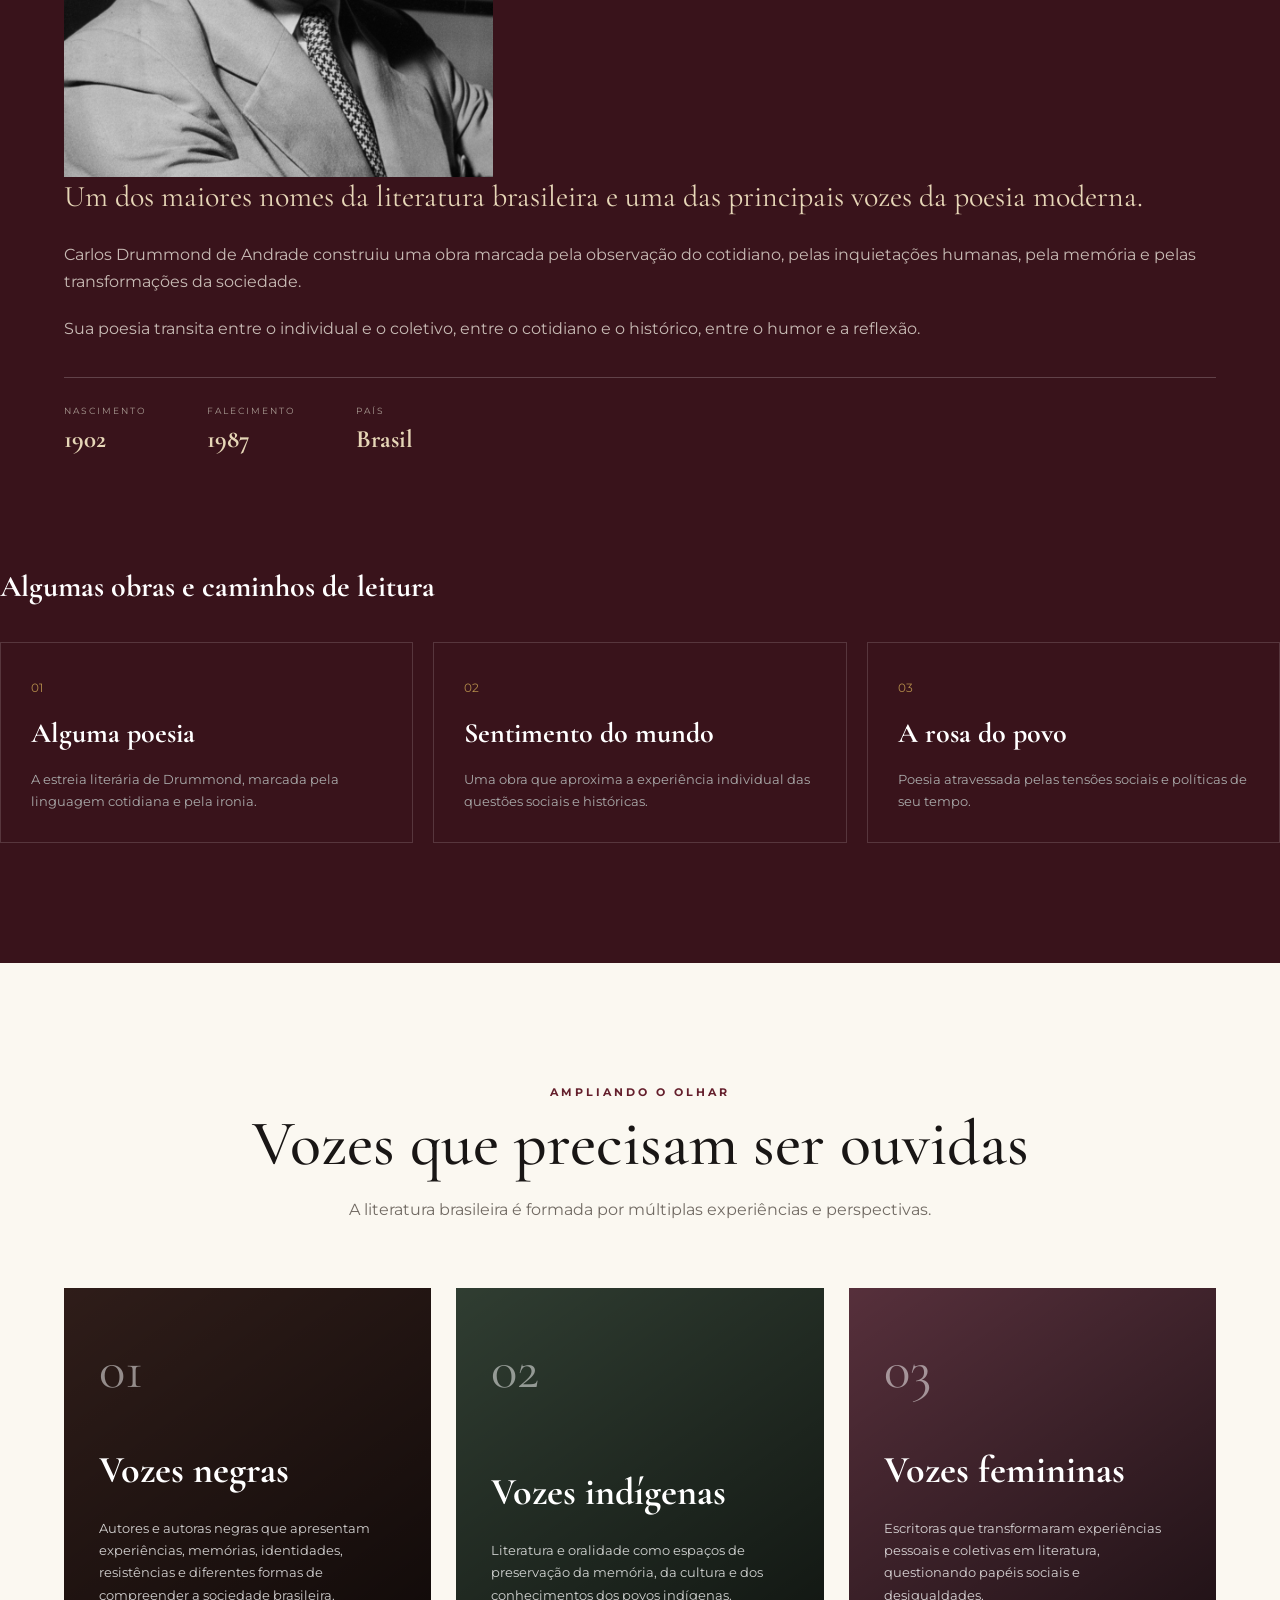
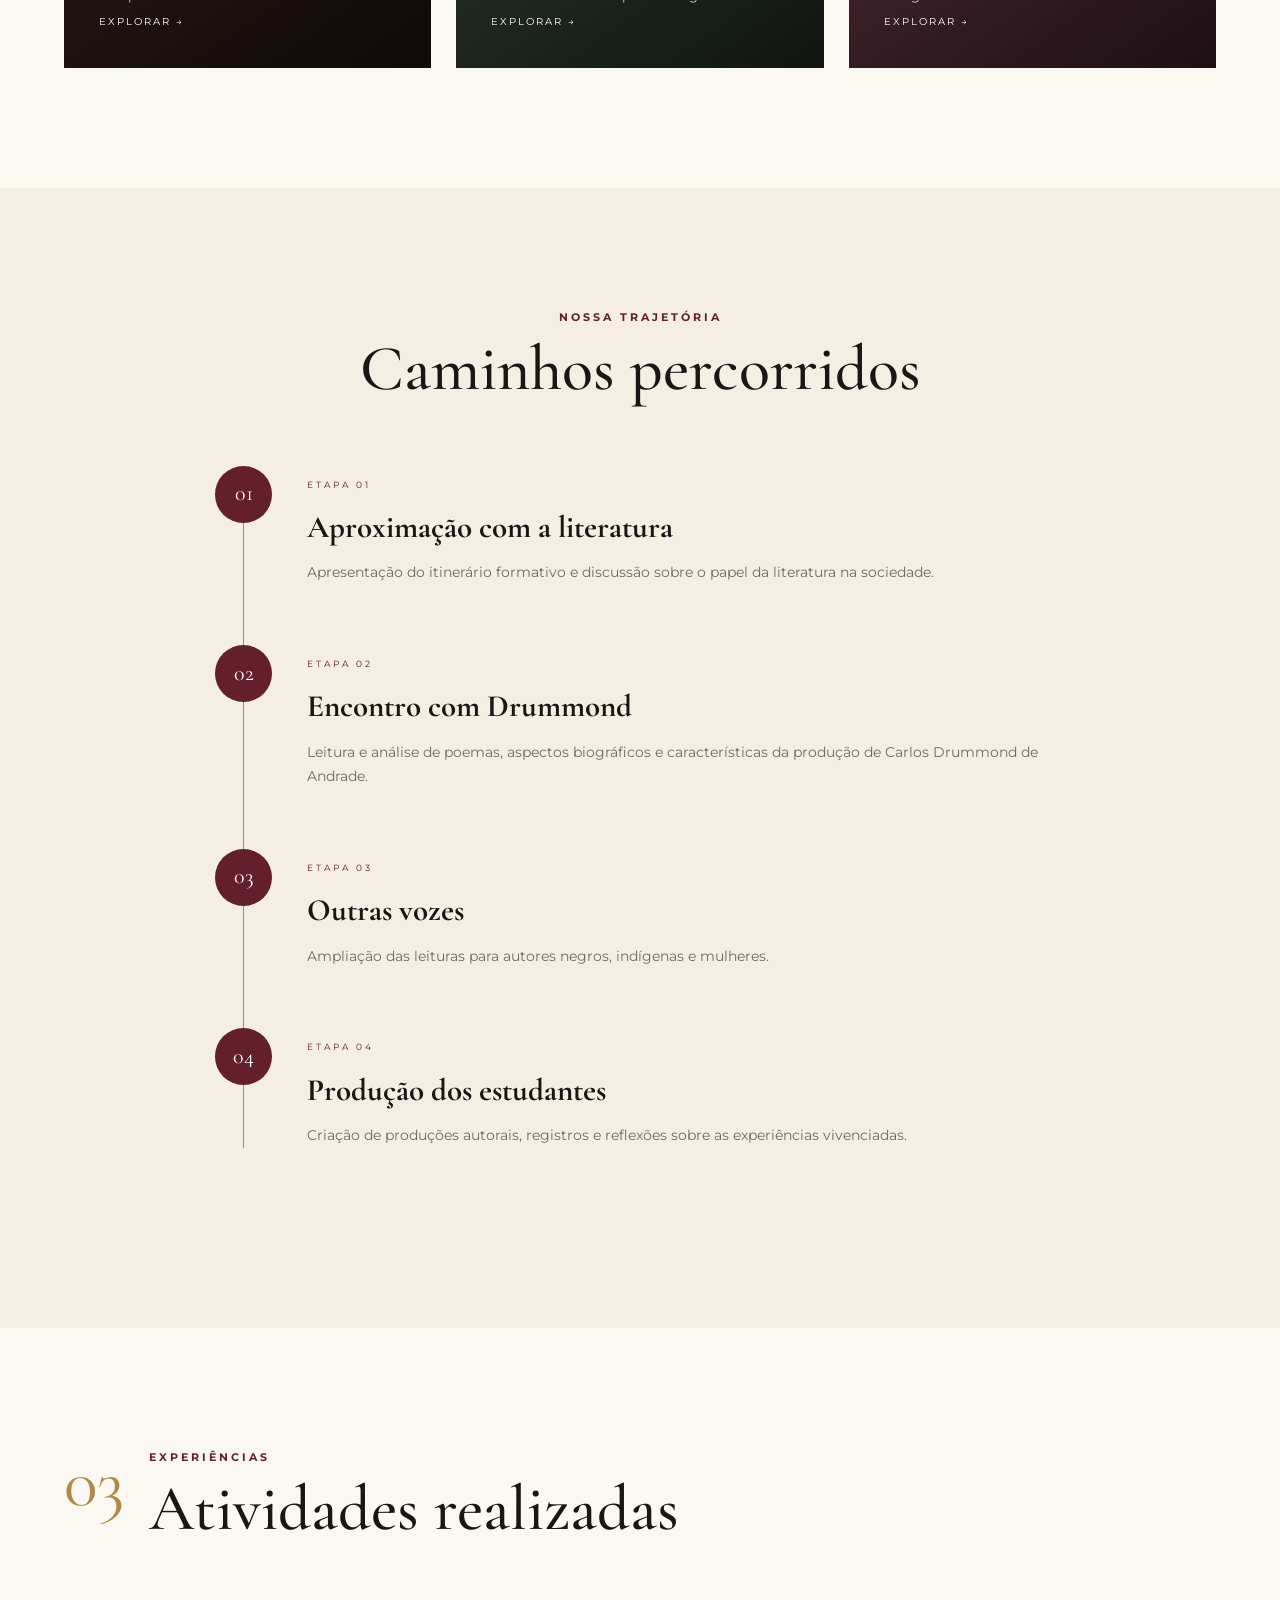
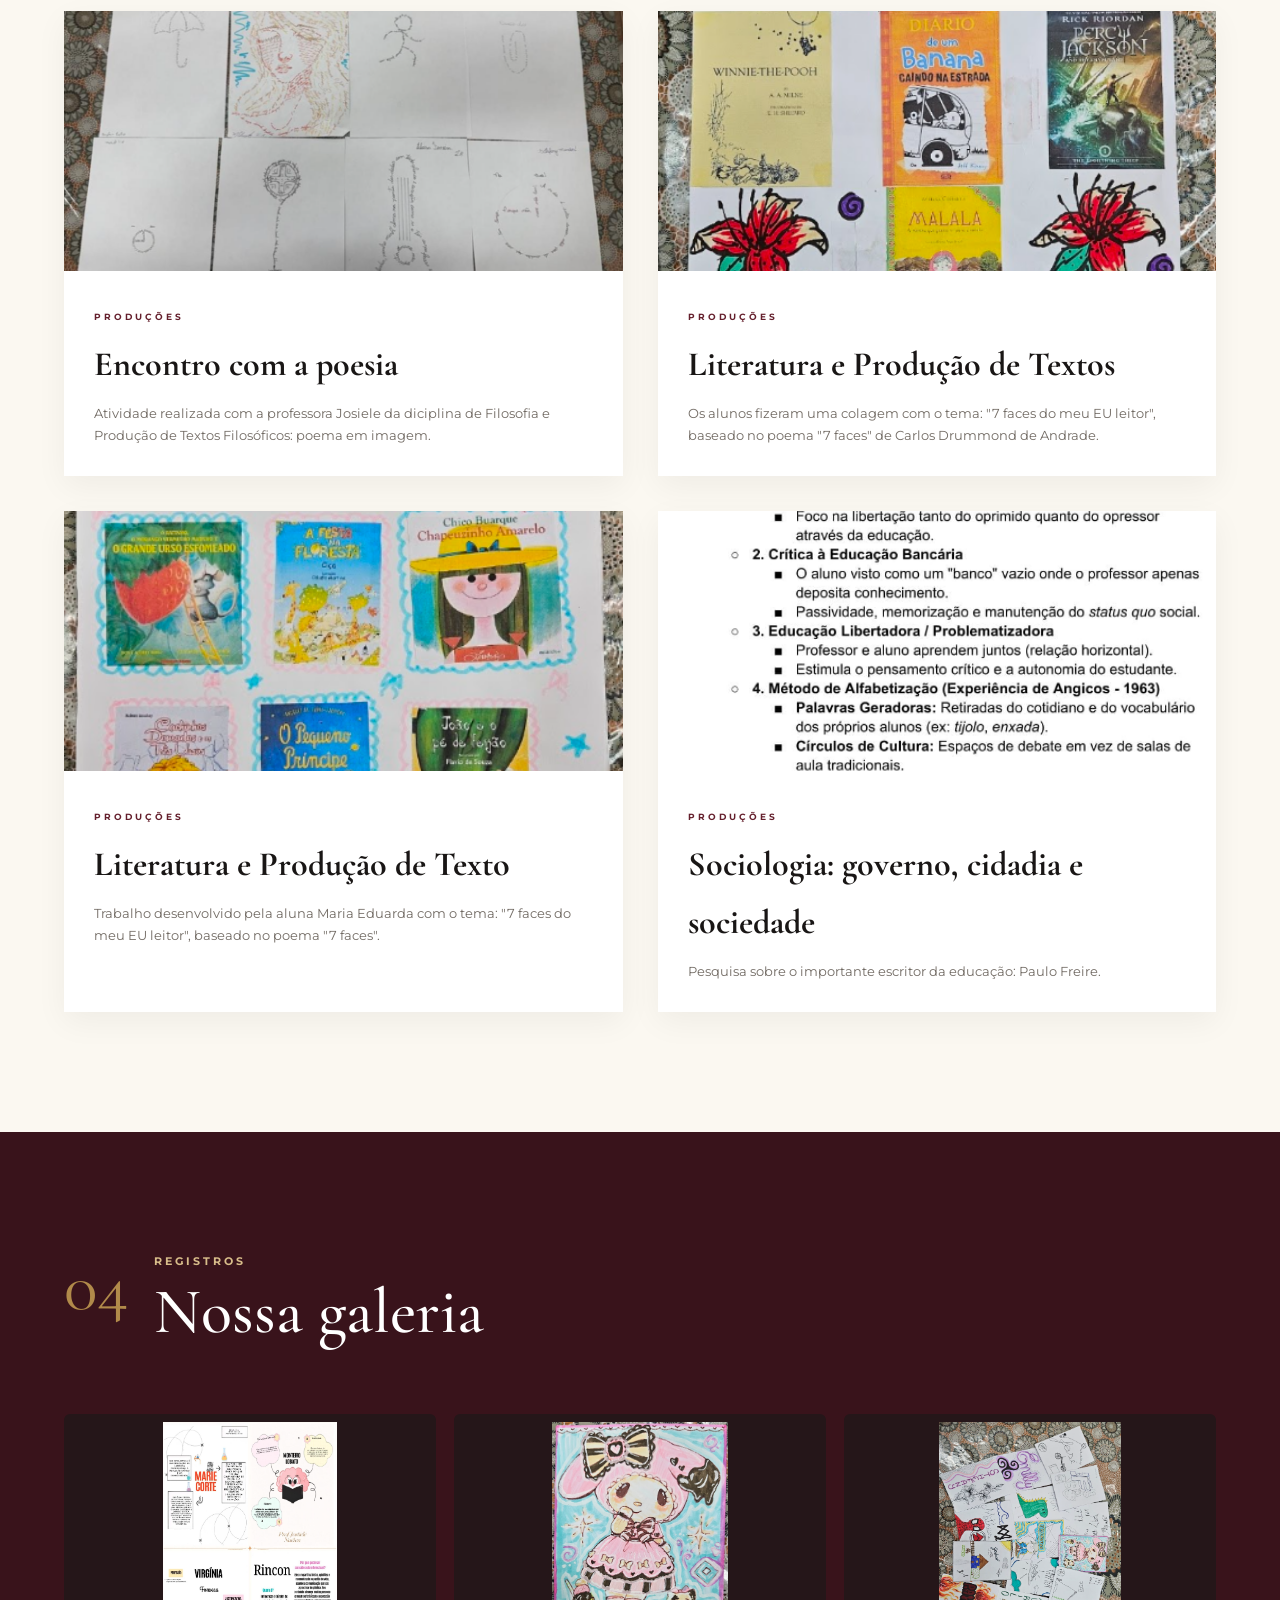
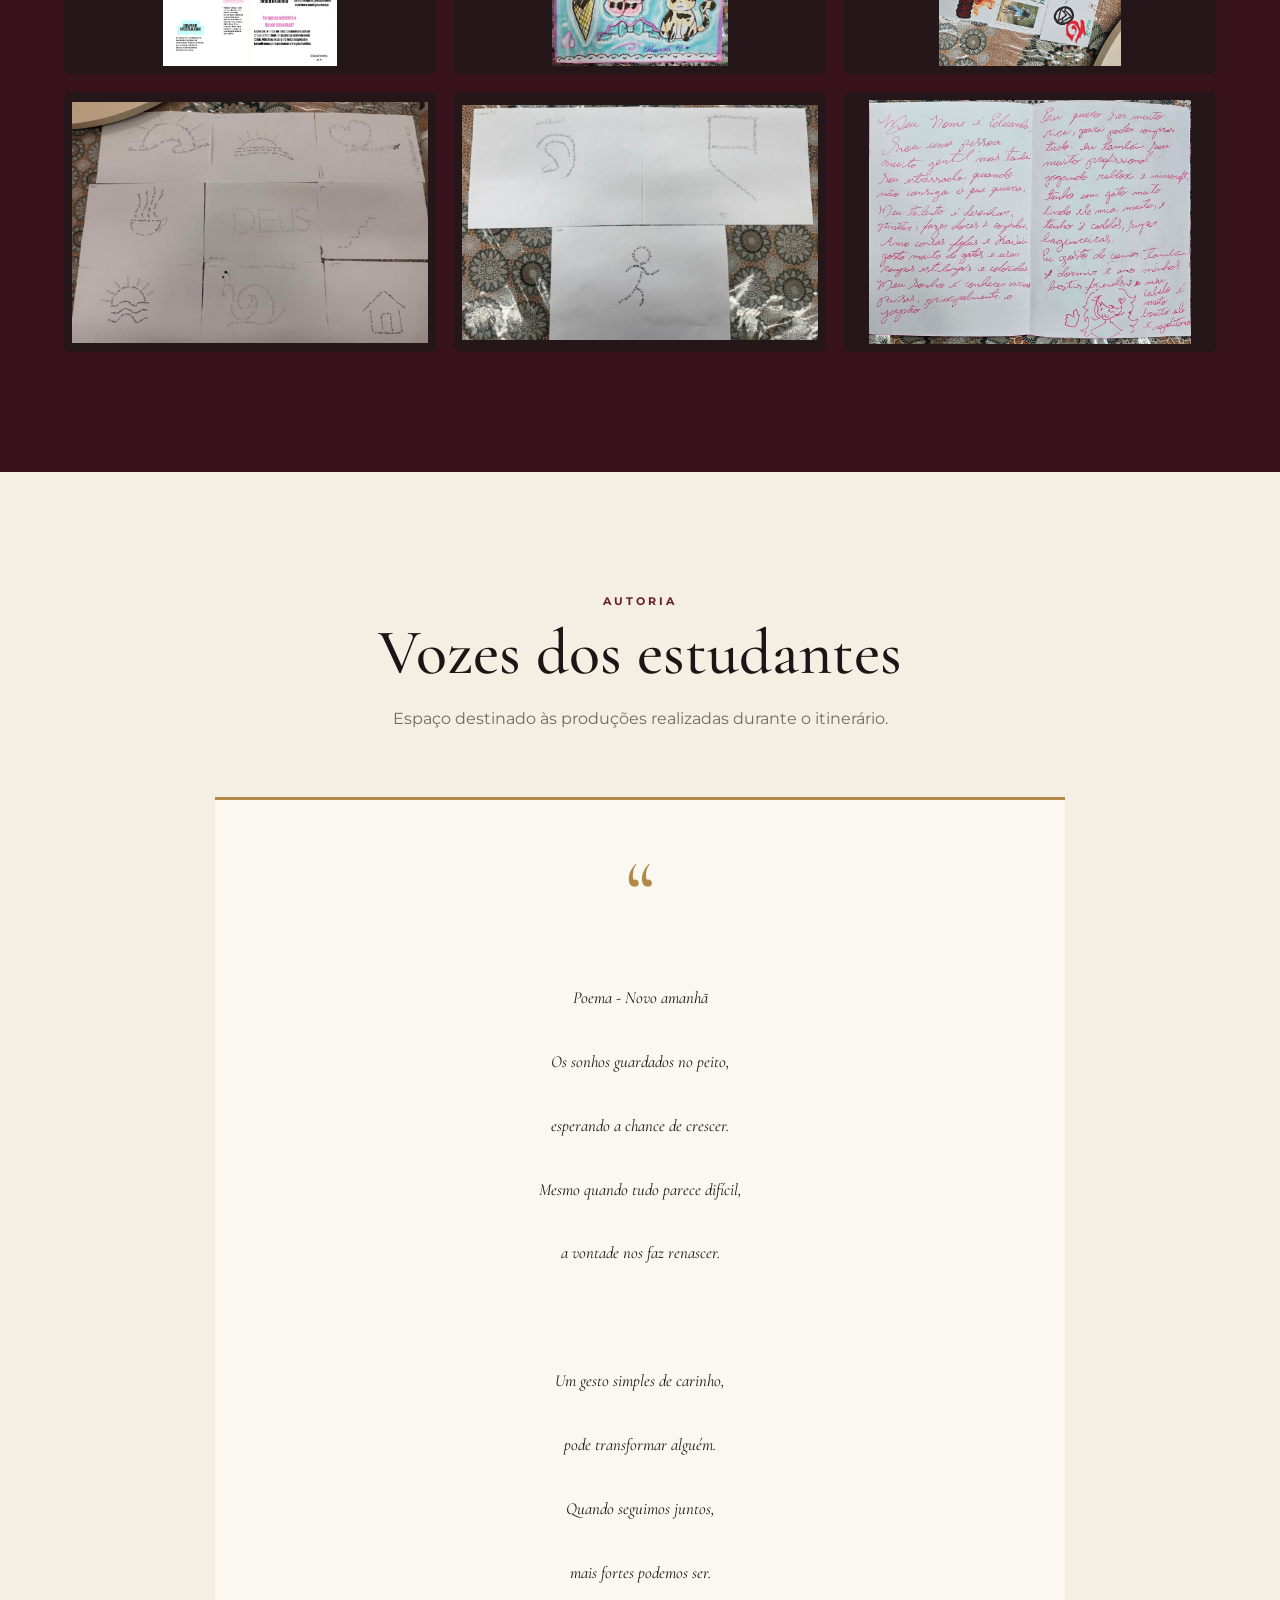
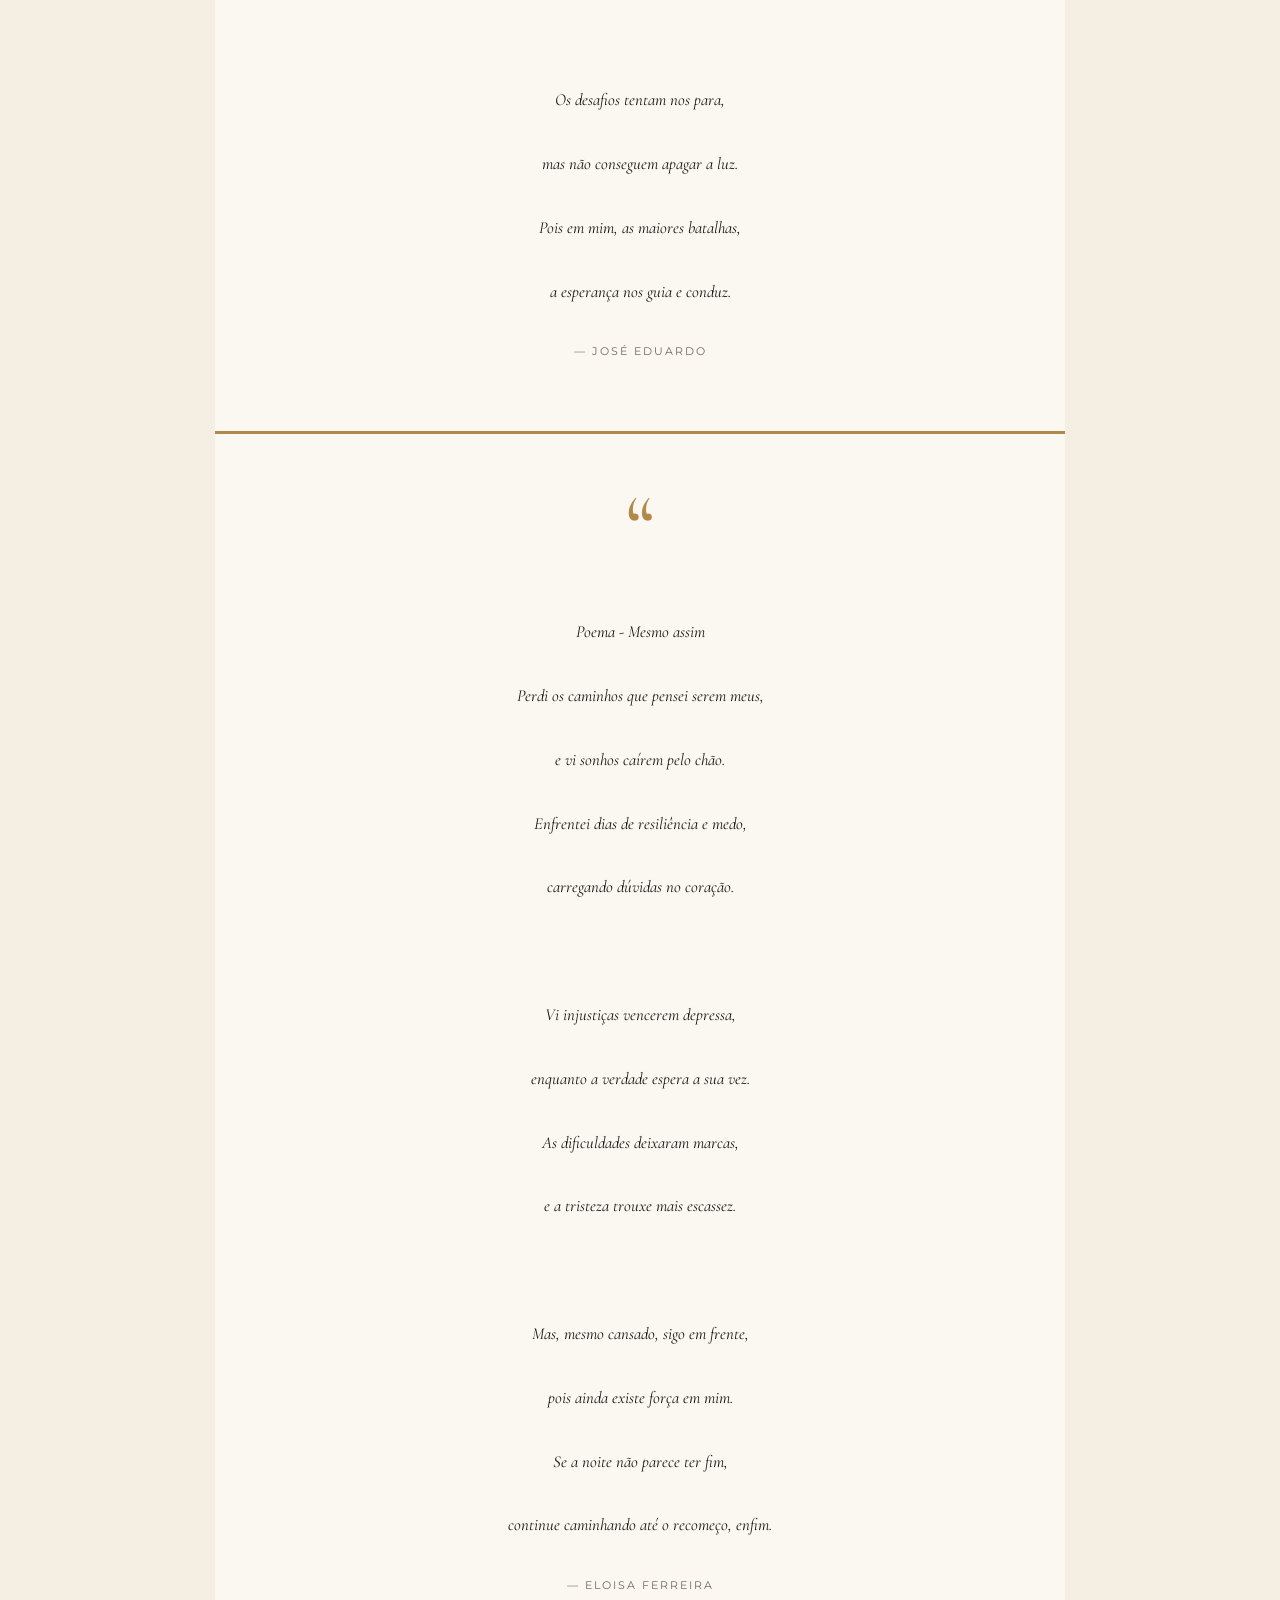
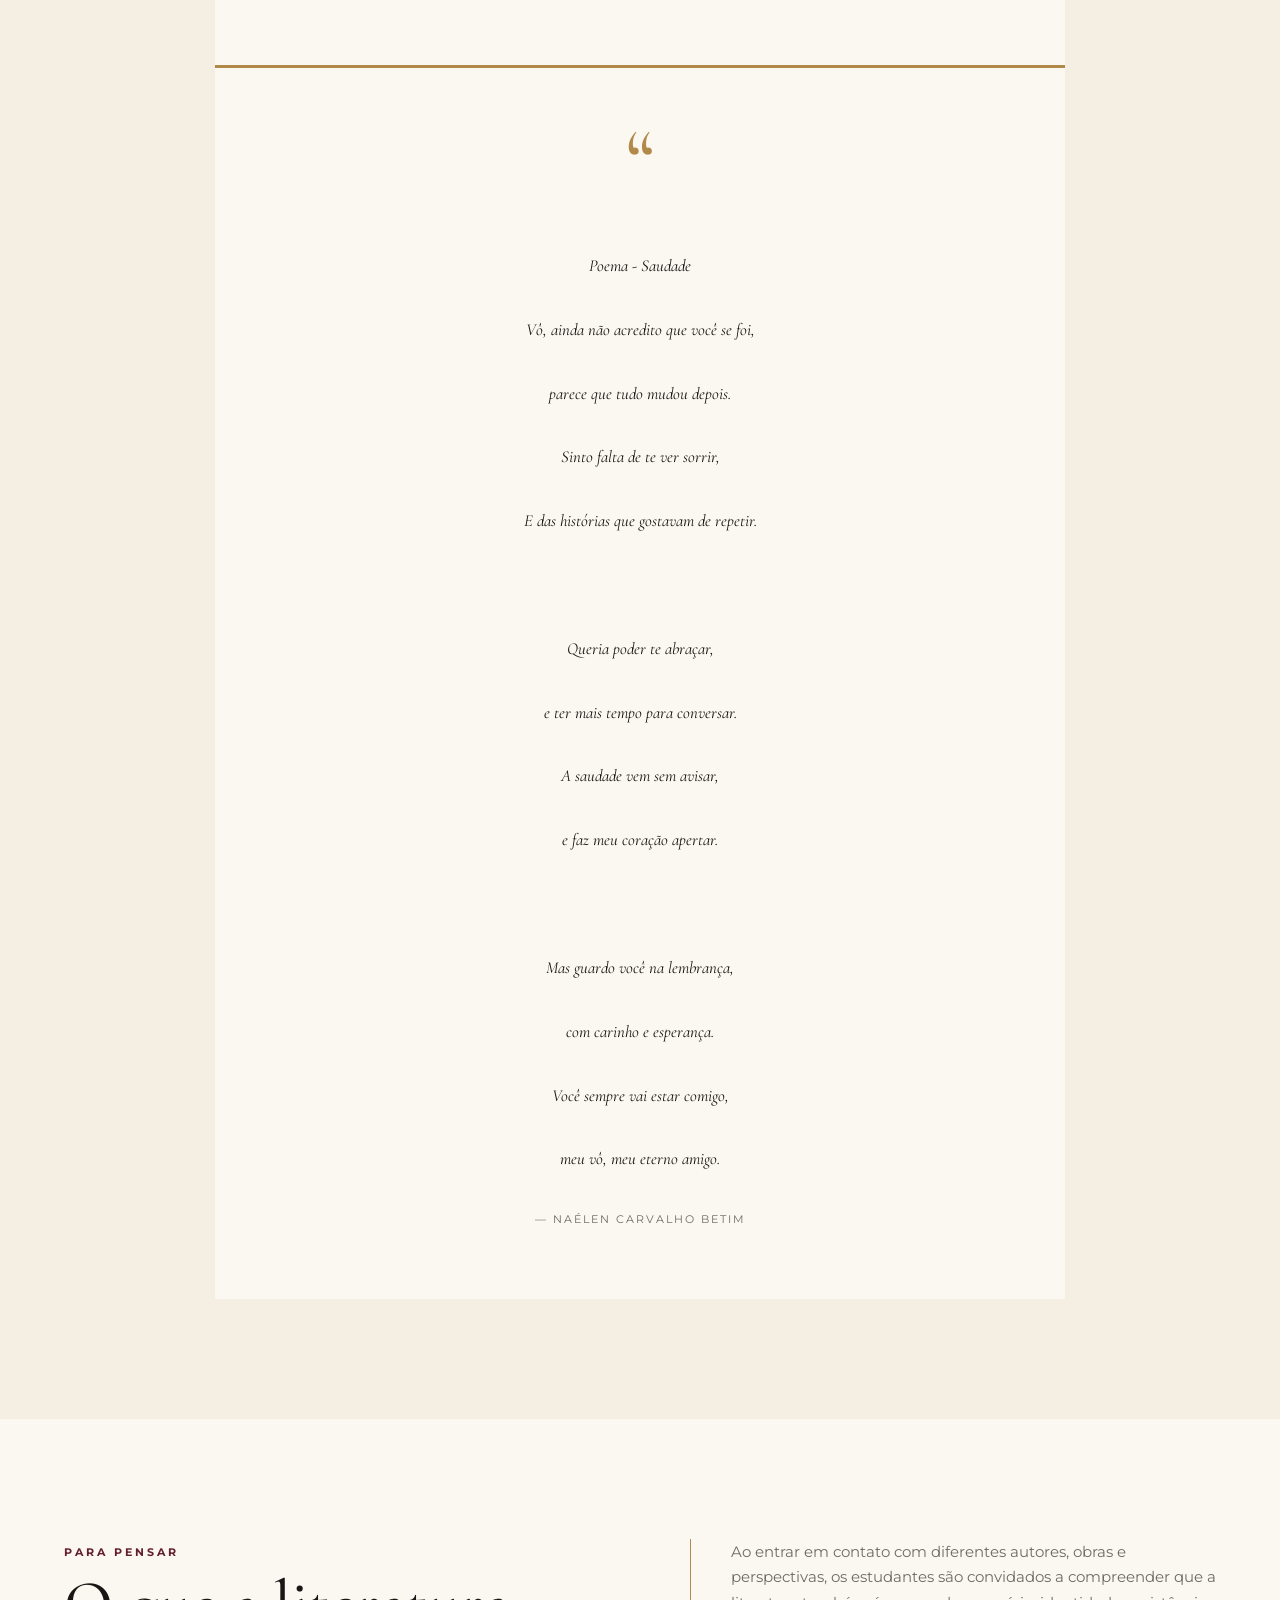
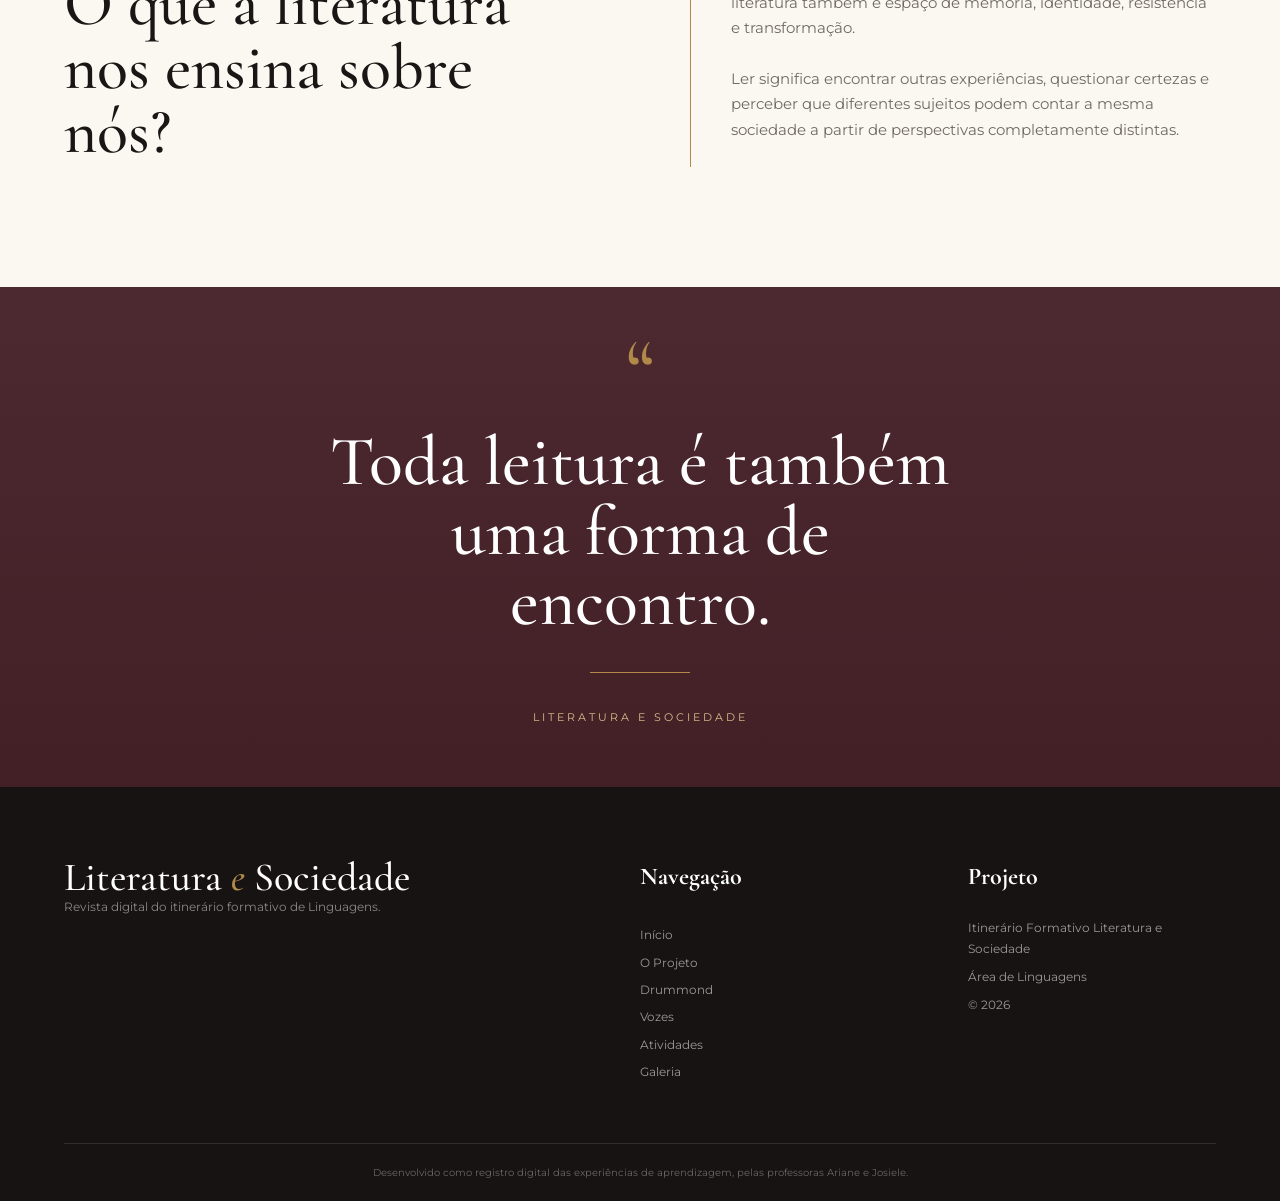
==== commit a7ffb081: "." ====
--- a/index.html
+++ b/index.html
@@ -980,25 +980,25 @@
                     </div>
 
                     <p class="texto-producao">
-                       Poema - Mesmo assim<br>
-                       Perdi os caminhos que pensei serem meus,<br>
-                       e vi sonhos caírem pelo chão.<br>
-                       Enfrentei dias de resiliência e medo,<br>
-                       carregando dúvidas no coração.
+                       Poema - Saudade<br>
+                       Vô, ainda não acredito que você se foi,<br>
+                       parece que tudo mudou depois.<br>
+                       Sinto falta de te ver sorrir,<br>
+                       E das histórias que gostavam de repetir.
                        <br><br>
-                       Vi injustiças vencerem depressa,<br>
-                       enquanto a verdade espera a sua vez.<br>
-                       As dificuldades deixaram marcas,<br>
-                       e a tristeza trouxe mais escassez.
+                       Queria poder te abraçar,<br>
+                       e ter mais tempo para conversar.<br>
+                       A saudade vem sem avisar,<br>
+                       e faz meu coração apertar.
                        <br><br>
-                       Mas, mesmo cansado, sigo em frente,<br>
-                       pois ainda existe força em mim.<br>
-                       Se a noite não parece ter fim,<br>
-                       continue caminhando até o recomeço, enfim.
+                       Mas guardo você na lembrança,<br>
+                       com carinho e esperança.<br>
+                       Você sempre vai estar comigo,<br>
+                       meu vô, meu eterno amigo.
                     </p>
 
                     <div class="autor-producao">
-                        — Eloisa Ferreira
+                        — Naélen Carvalho Betim
                     </div>
 
                 </div>
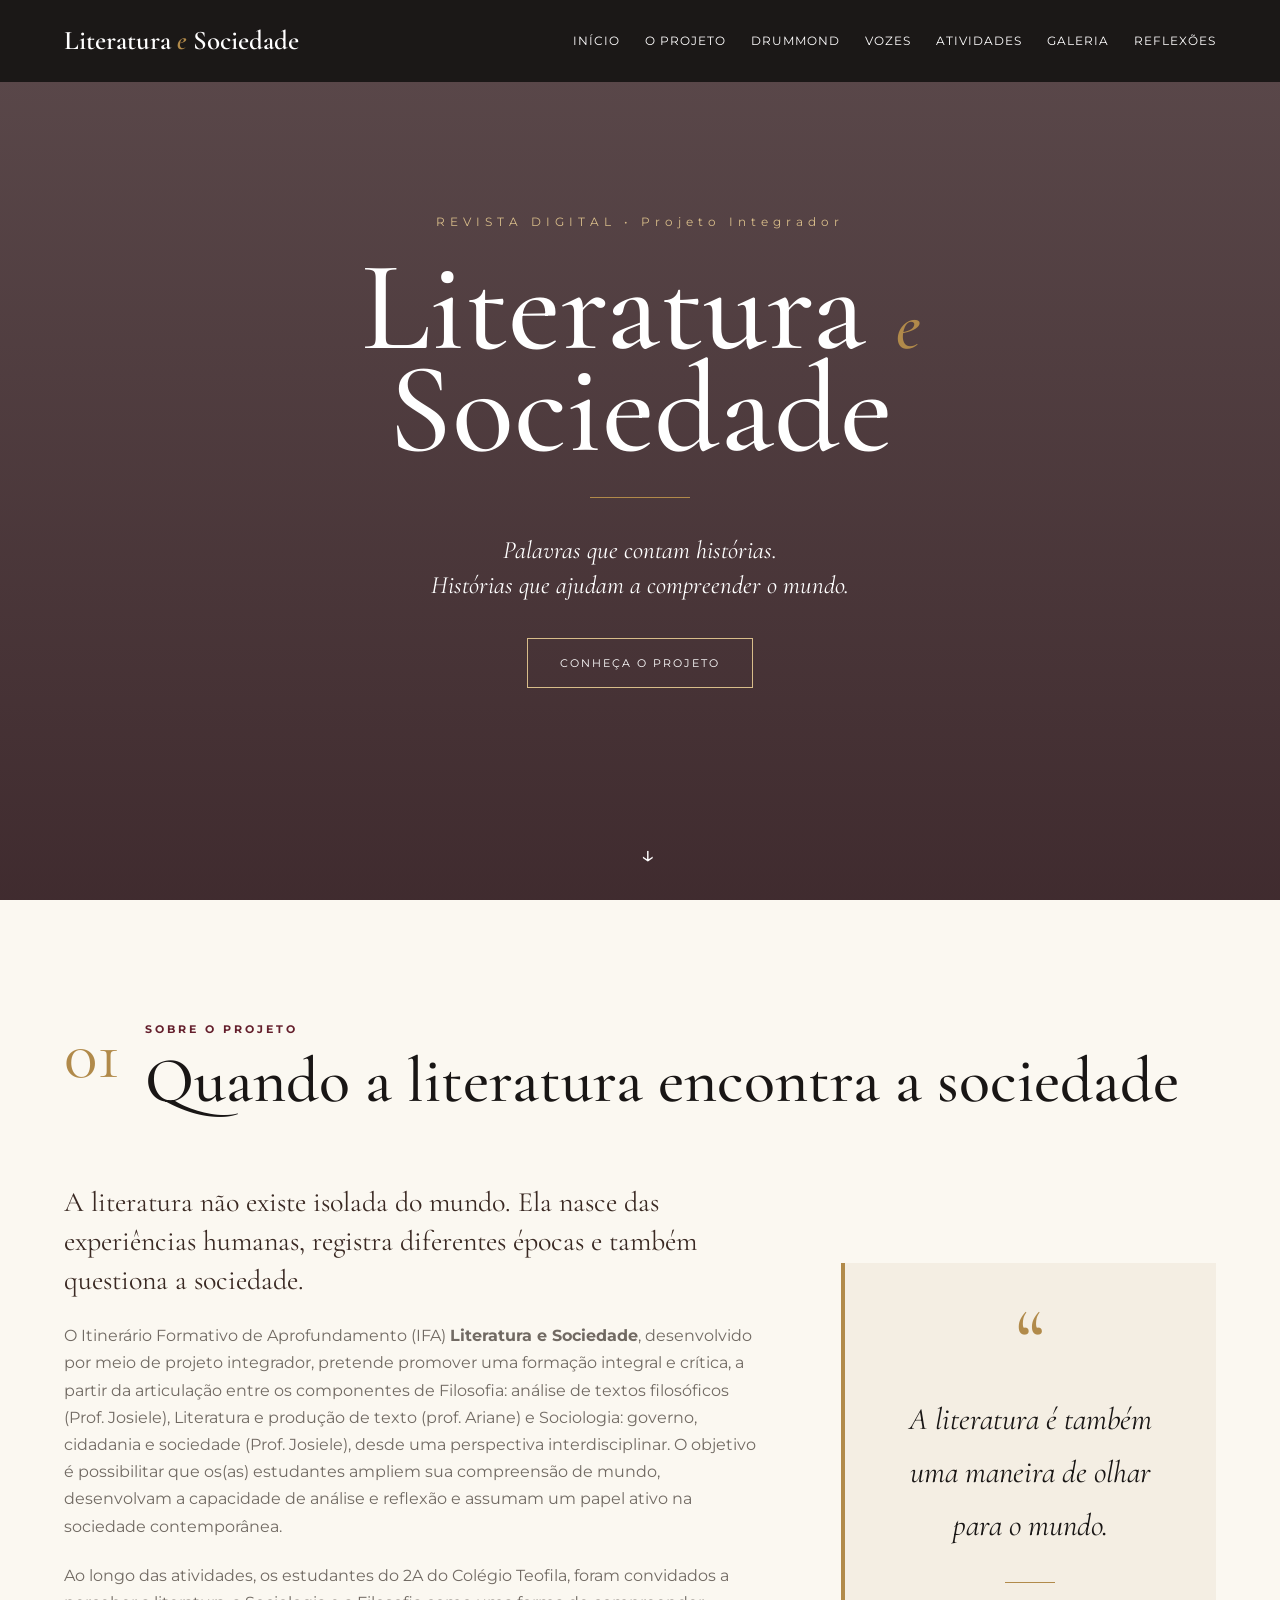
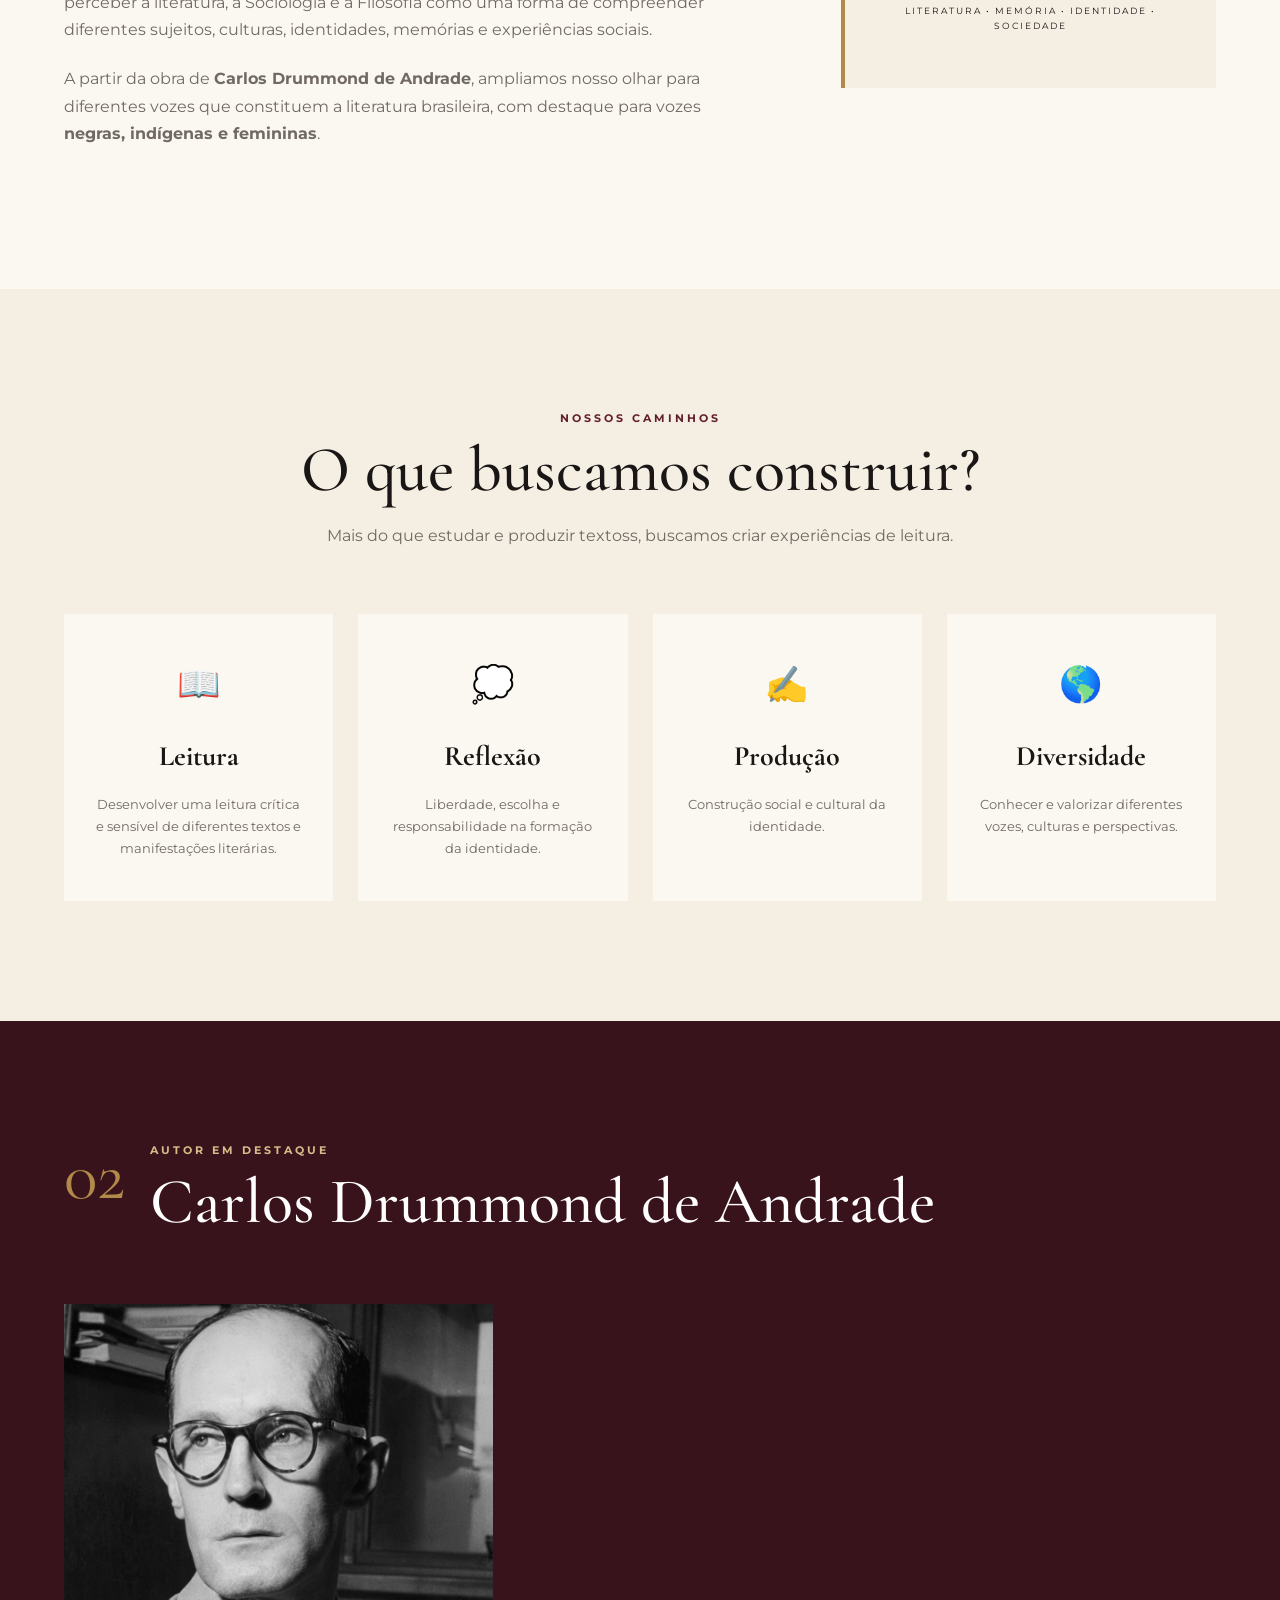
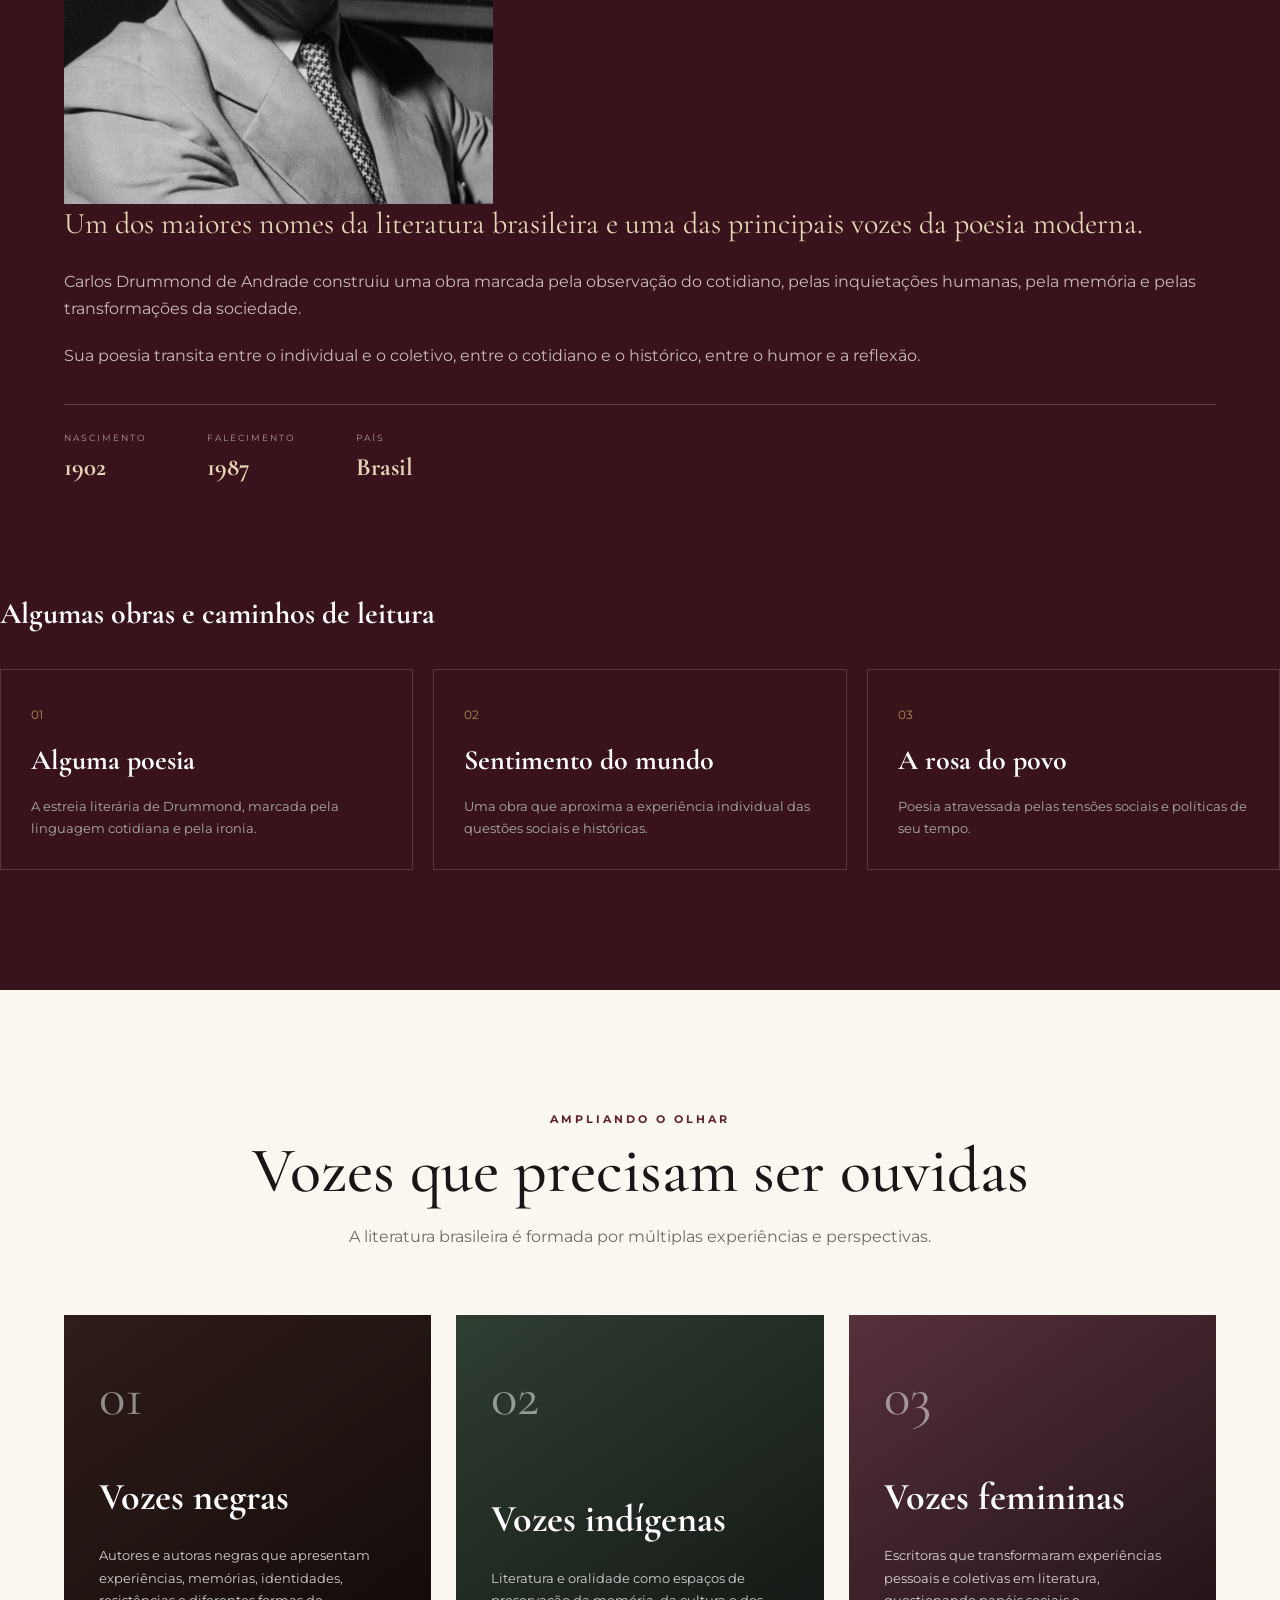
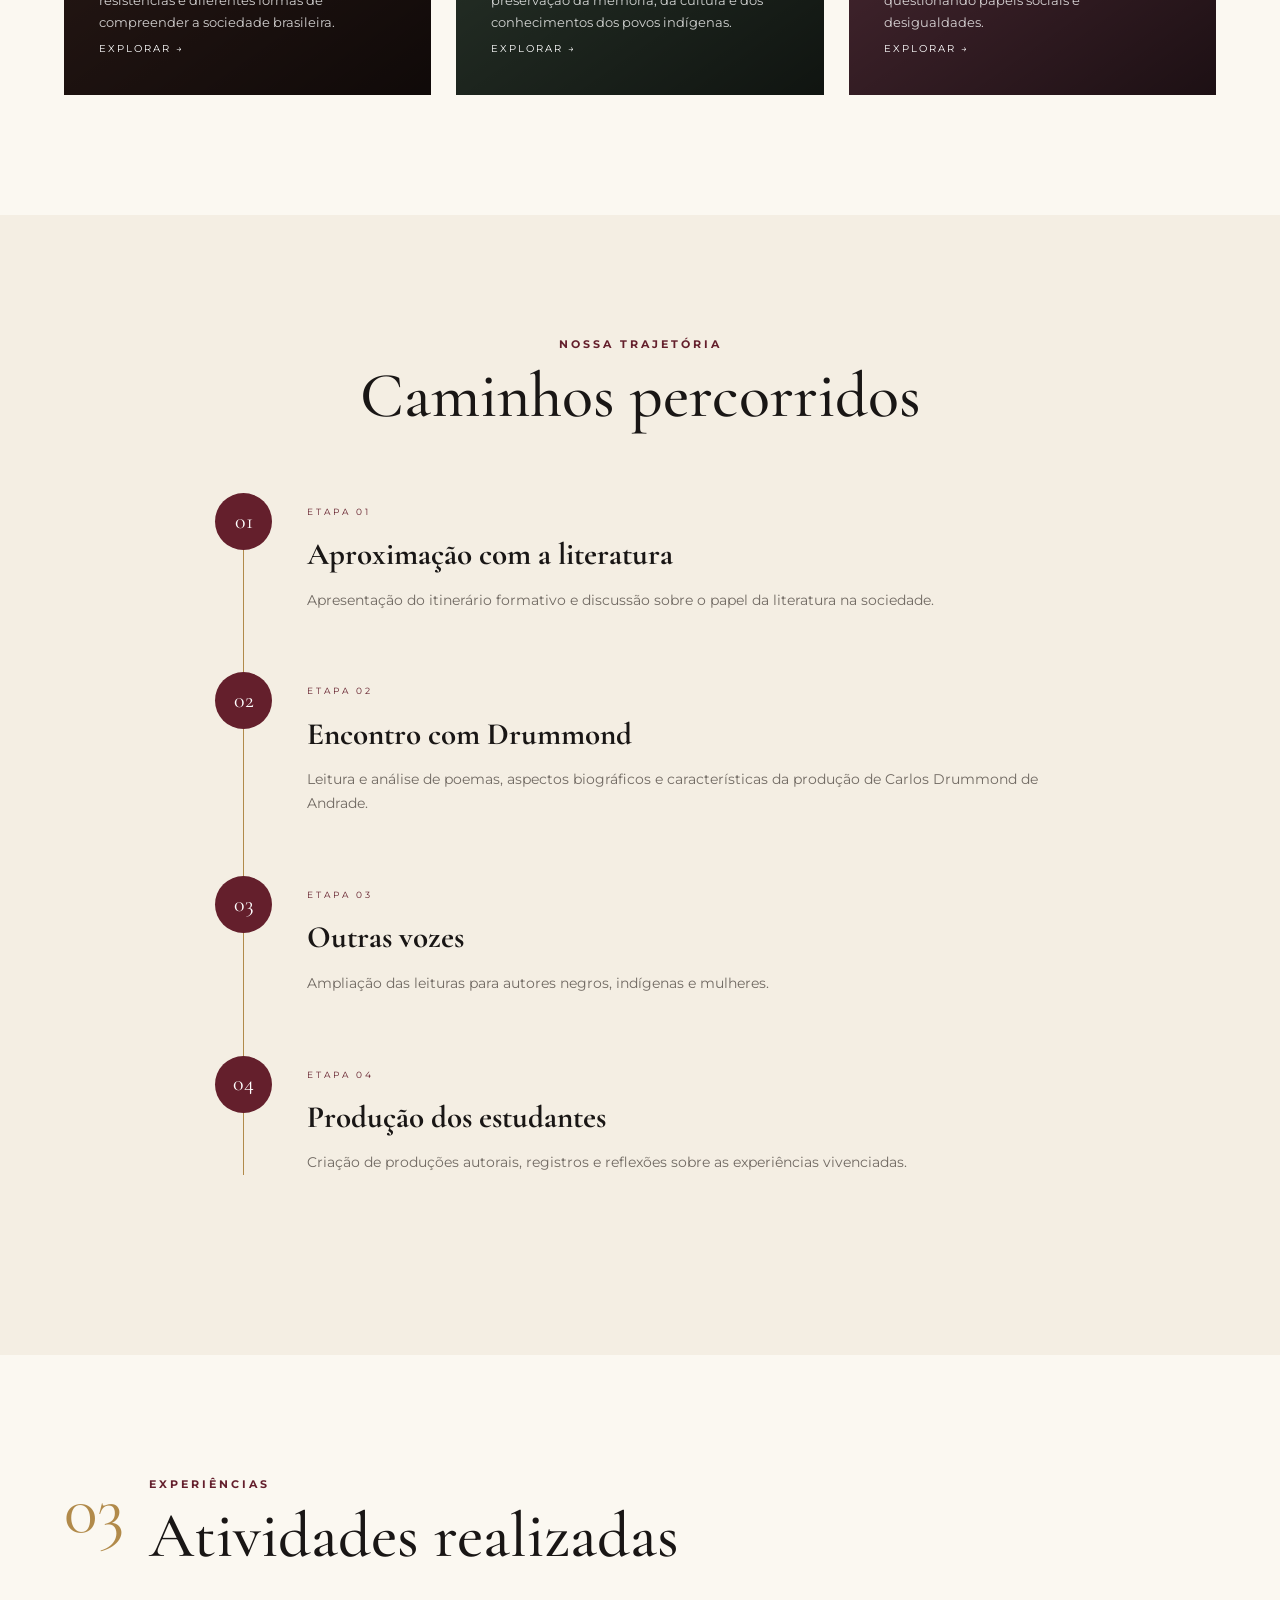
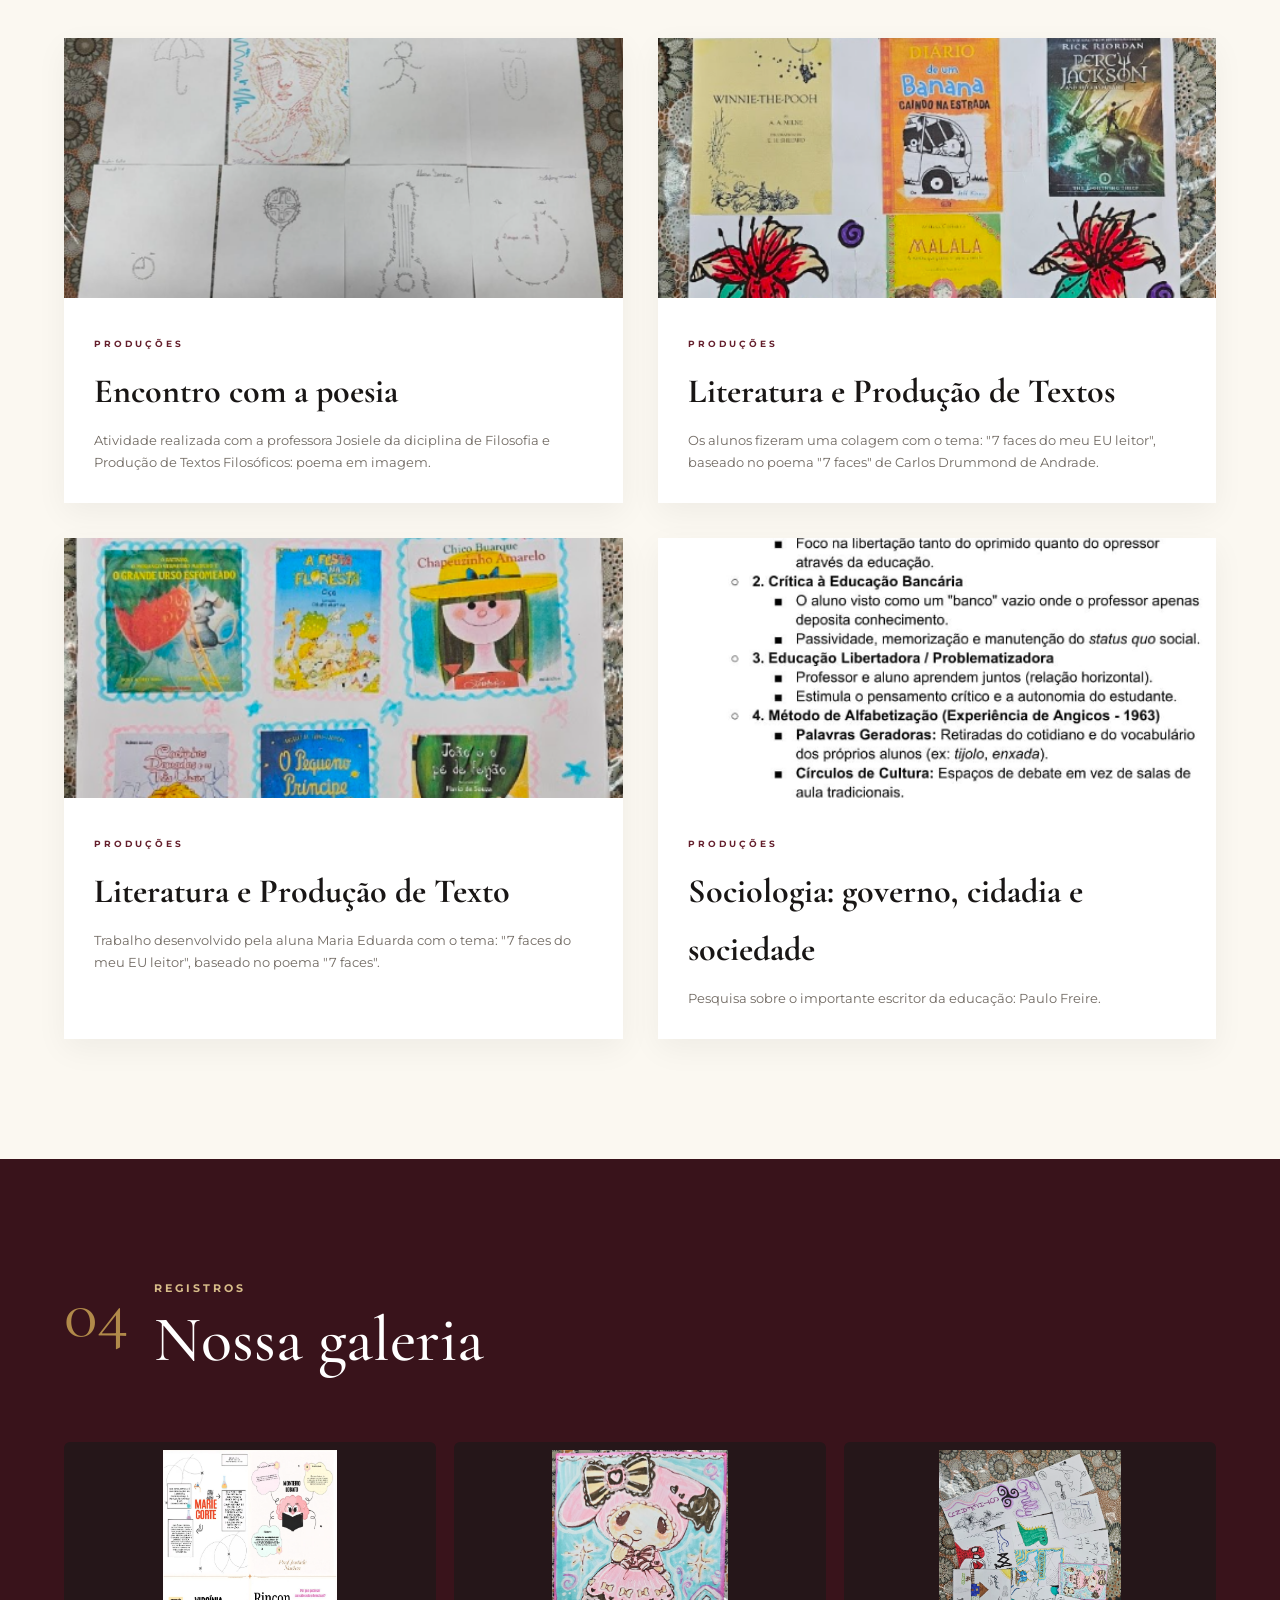
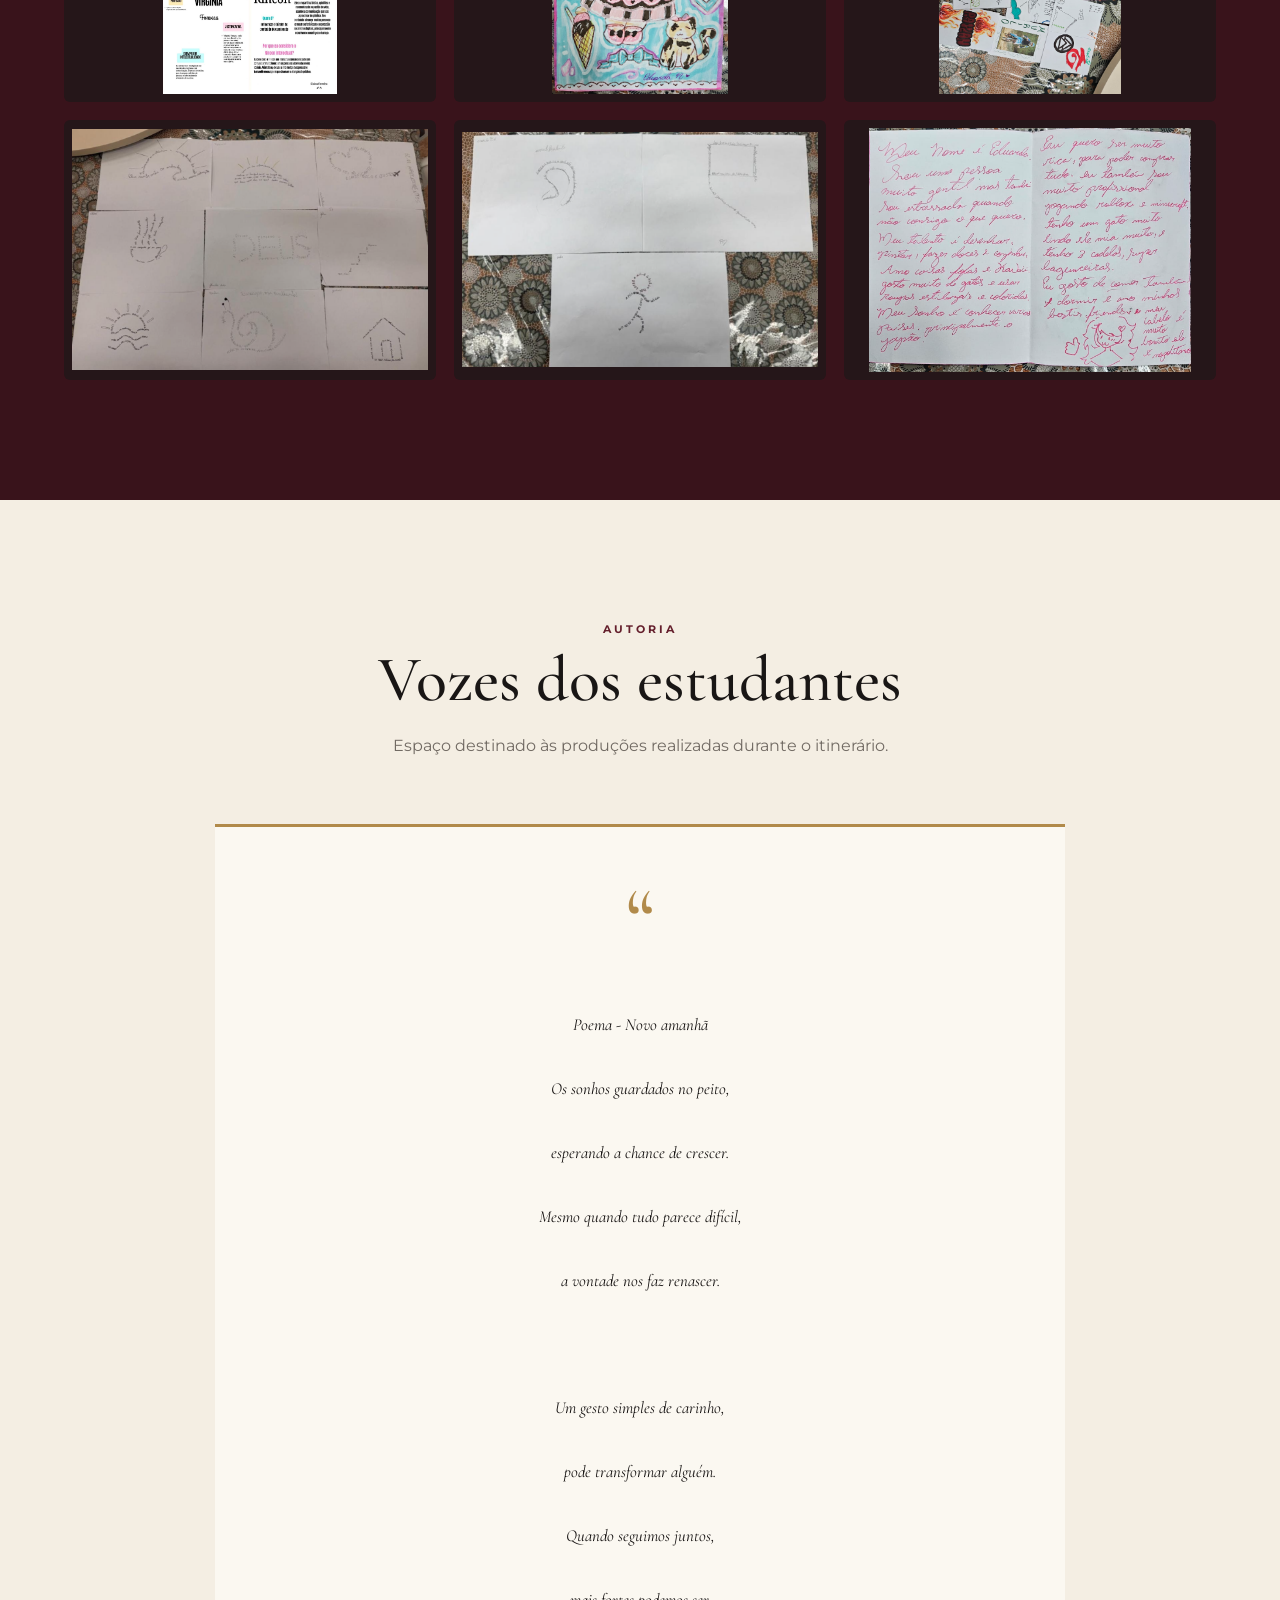
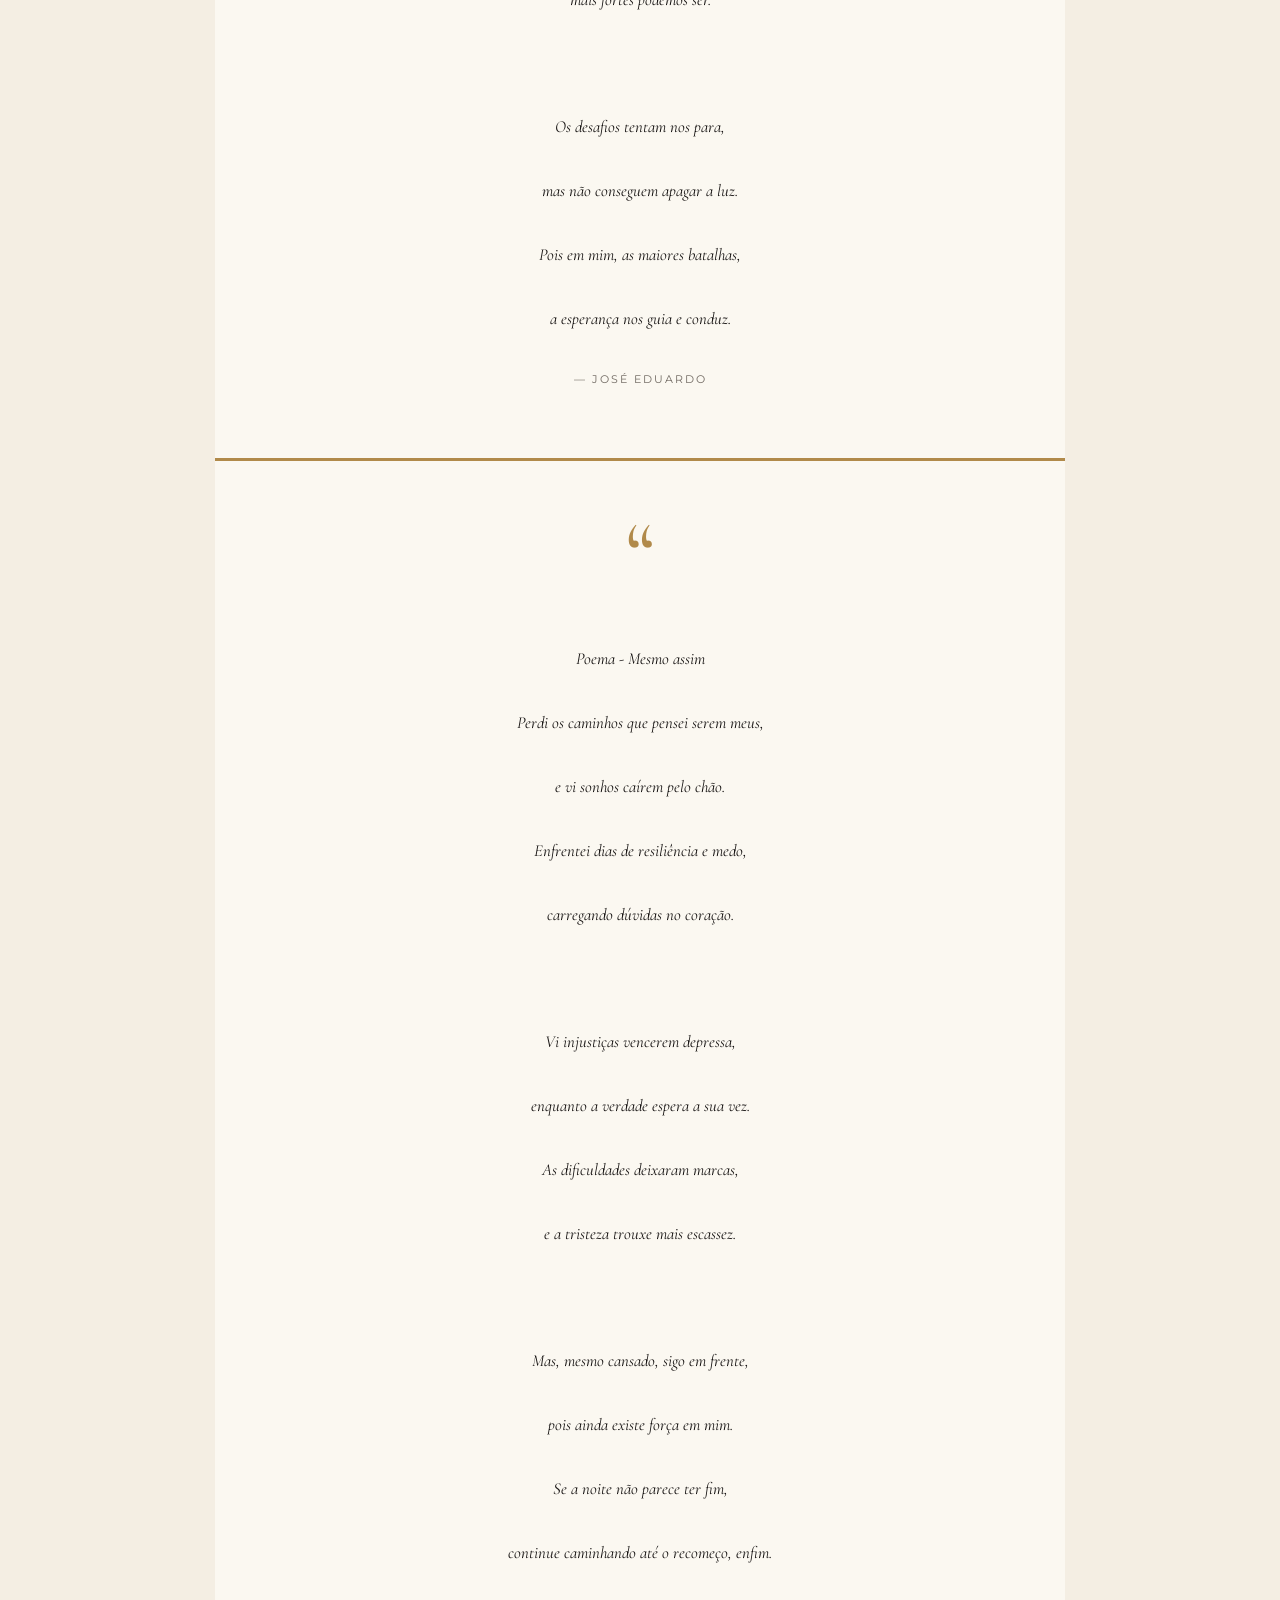
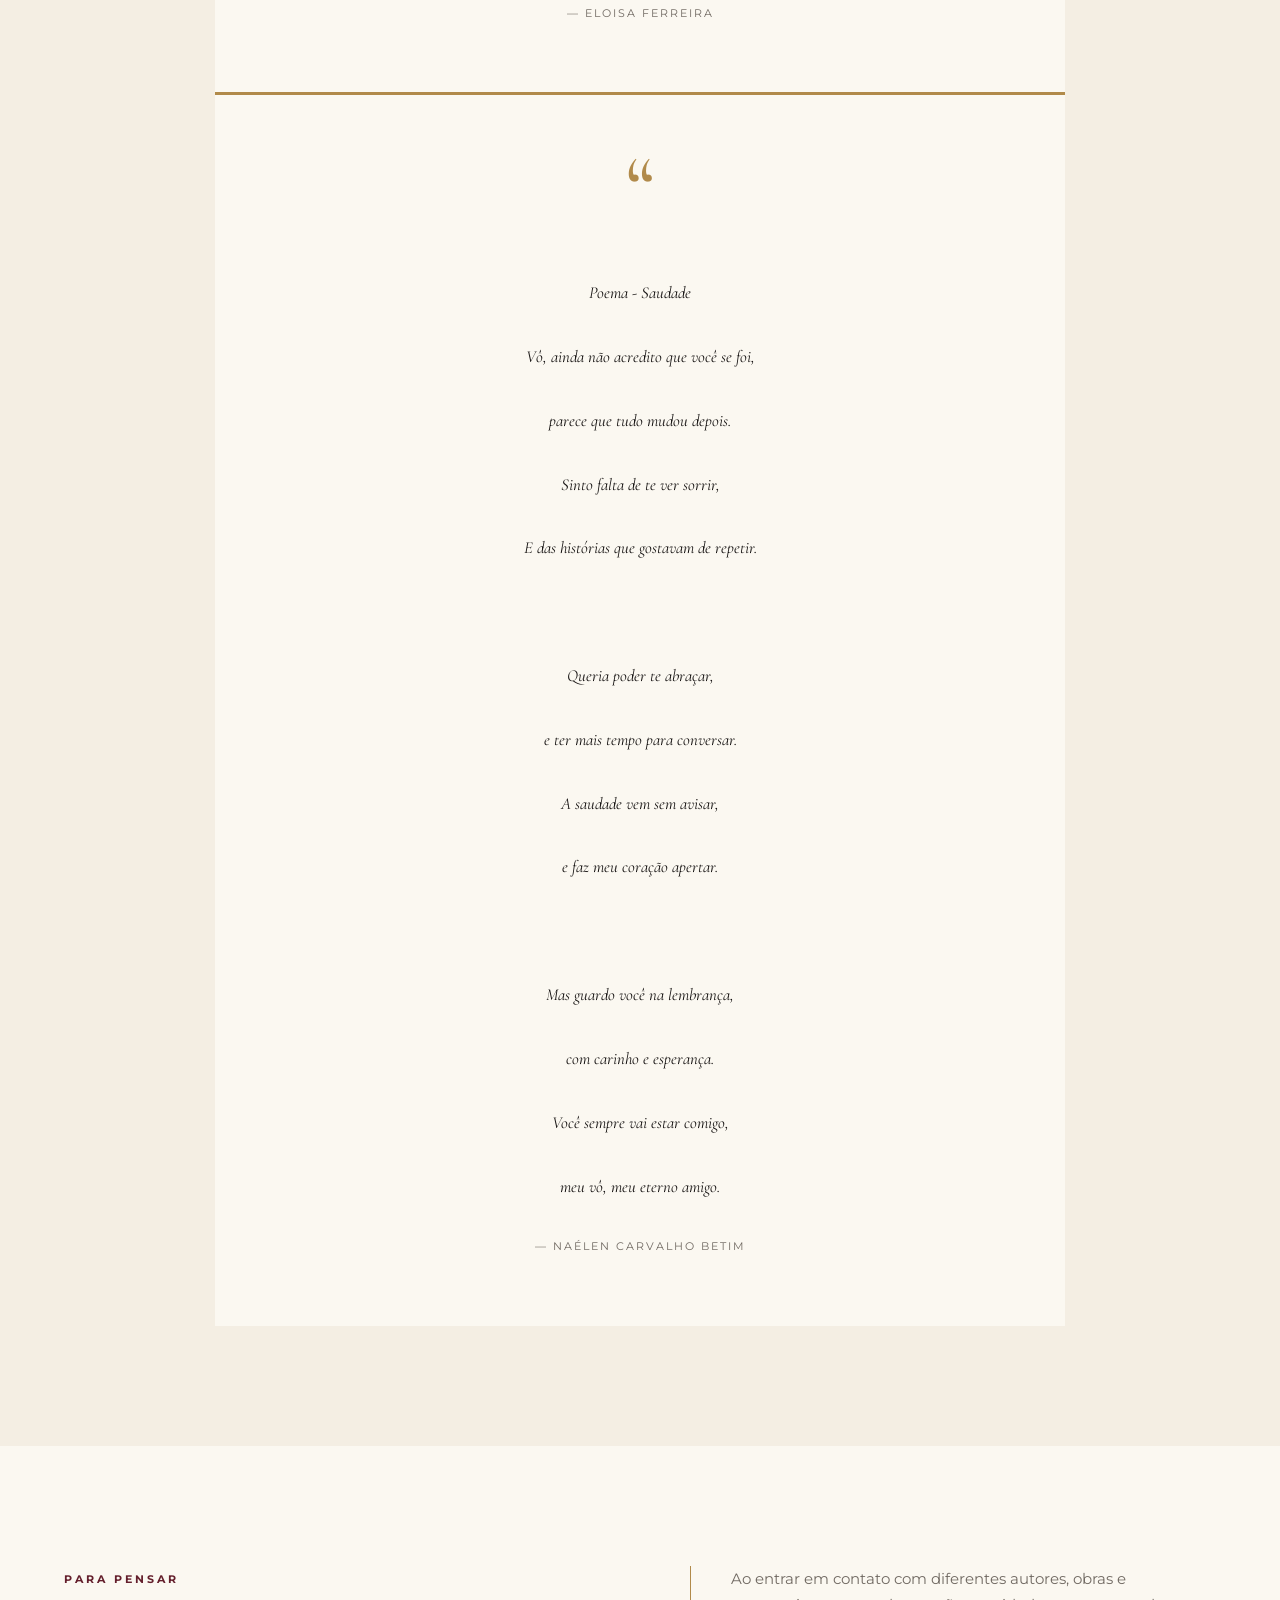
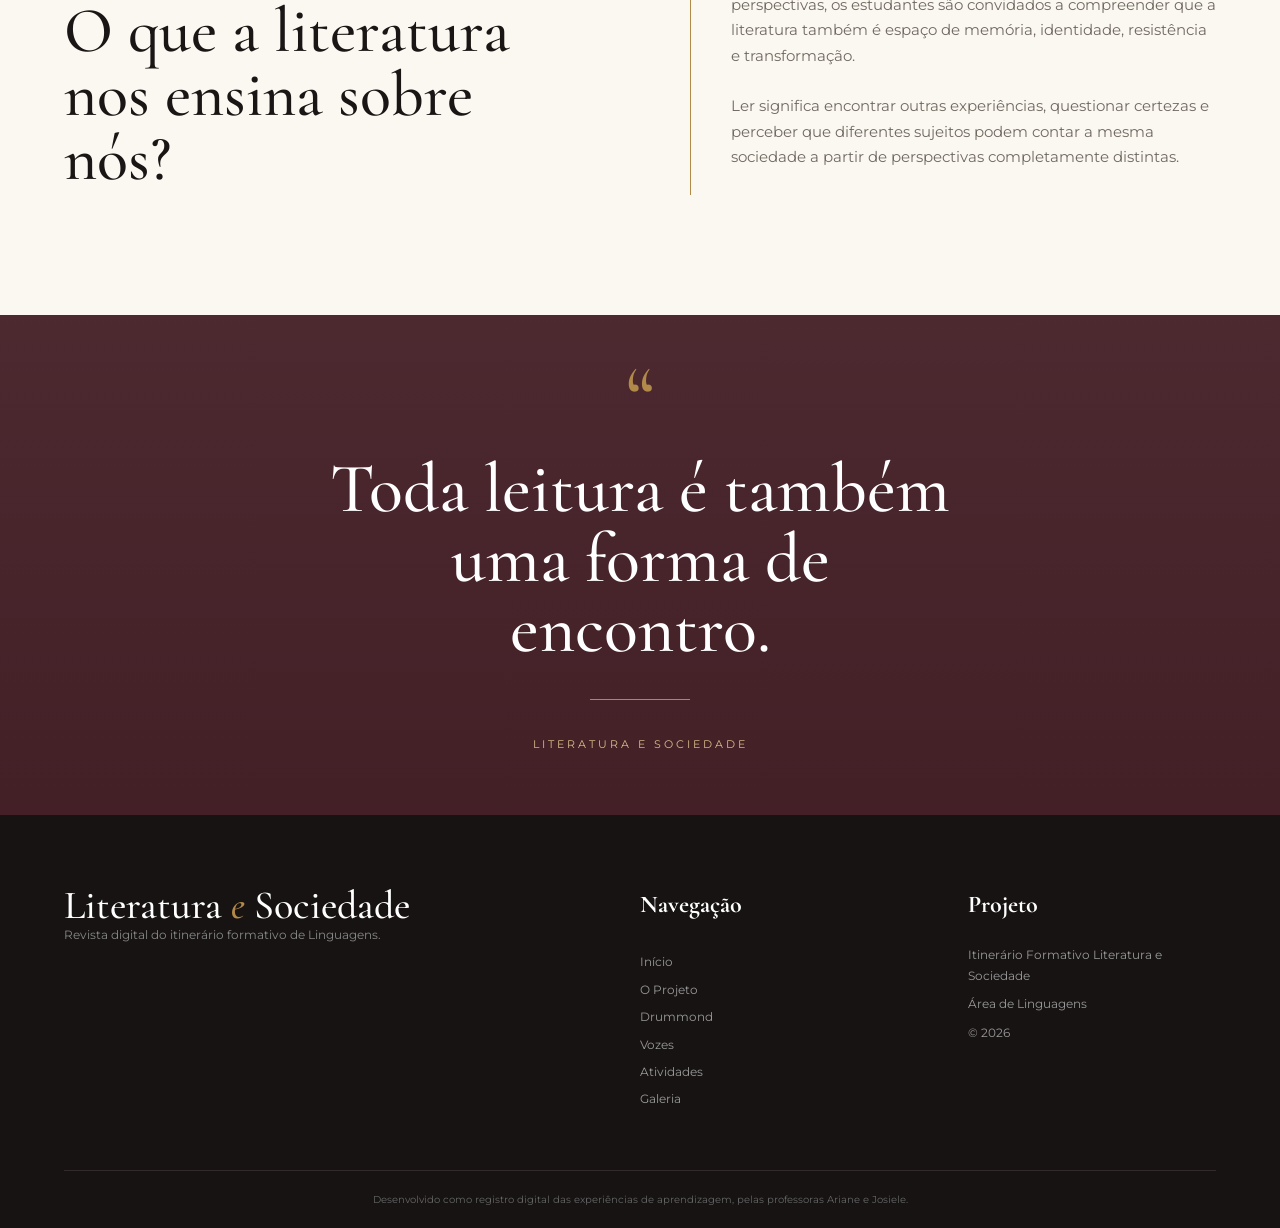
==== commit 77eed98e: "." ====
--- a/index.html
+++ b/index.html
@@ -132,16 +132,16 @@
                             O Itinerário Formativo de Aprofundamento (IFA) <strong>Literatura e
                                 Sociedade</strong>, desenvolvido
                             por meio de projeto integrador, pretende promover uma formação integral e crítica, a partir
-                            da articulação entre os componentes de Filosofia: análise de textos filosóficos, Literatura
+                            da articulação entre os componentes de Filosofia: análise de textos filosóficos (Prof. Josiele), Literatura
                             e
-                            produção de texto e Sociologia: governo, cidadania e sociedade, desde uma perspectiva
+                            produção de texto (prof. Ariane) e Sociologia: governo, cidadania e sociedade (Prof. Josiele), desde uma perspectiva
                             interdisciplinar. O objetivo é possibilitar que os(as) estudantes ampliem sua compreensão
                             de mundo, desenvolvam a capacidade de análise e reflexão e assumam um papel ativo na
                             sociedade contemporânea.
                         </p>
 
                         <p>
-                            Ao longo das atividades, os estudantes foram
+                            Ao longo das atividades, os estudantes do 2A do Colégio Teofila, foram
                             convidados a perceber a literatura, a Sociologia e a Filosofia como uma forma
                             de compreender diferentes sujeitos, culturas,
                             identidades, memórias e experiências sociais.
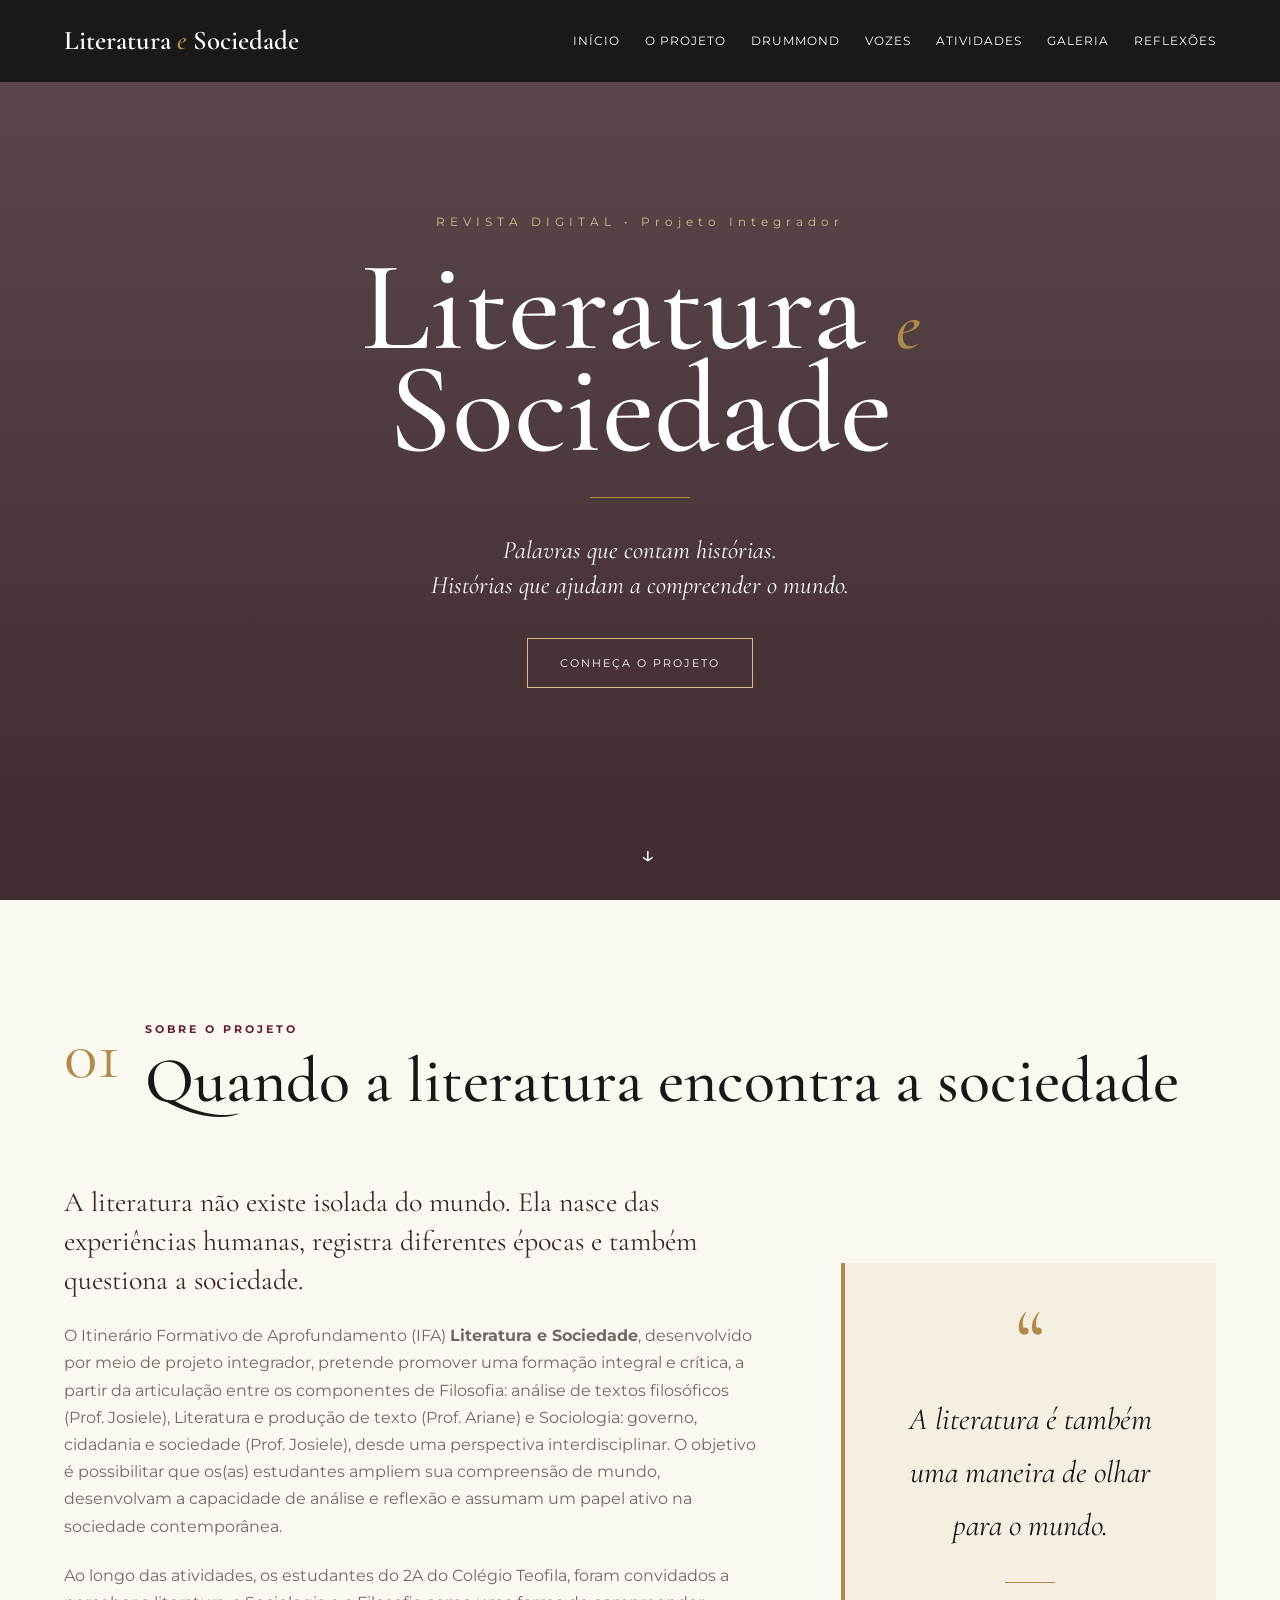
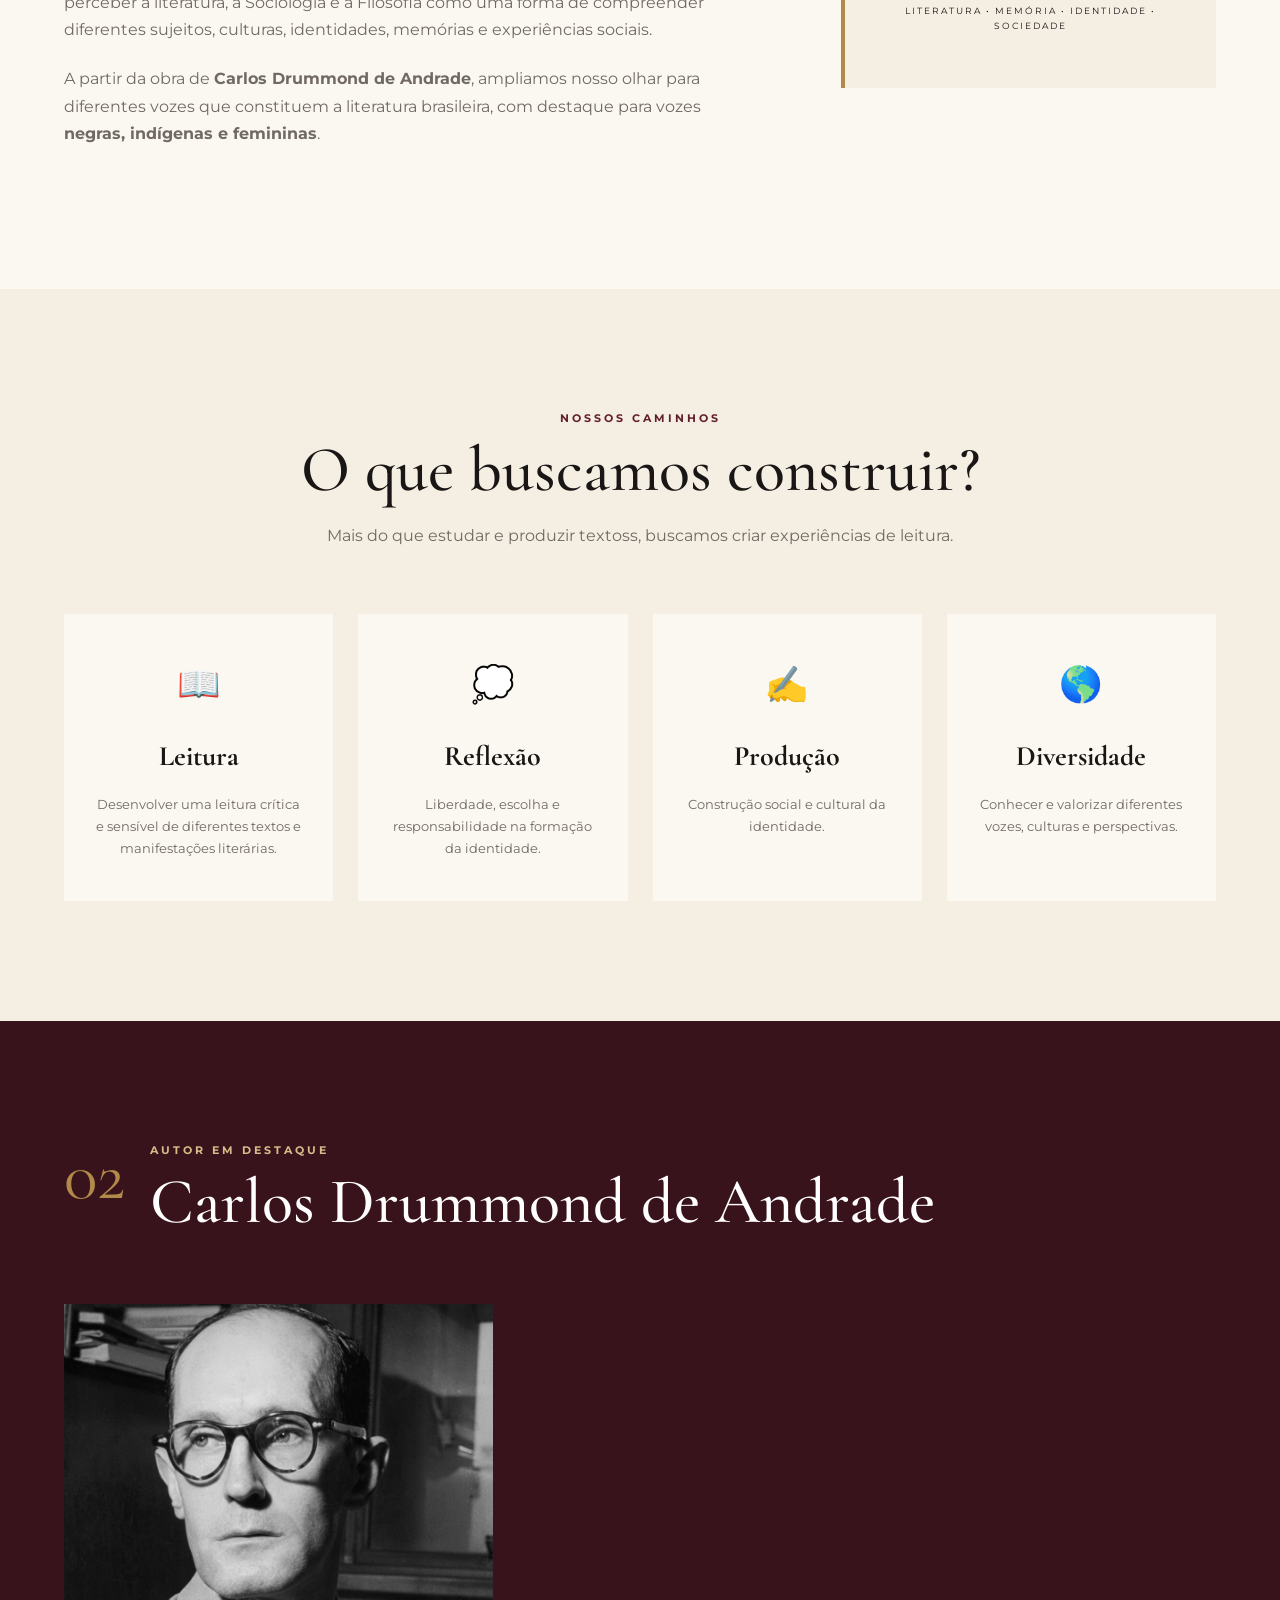
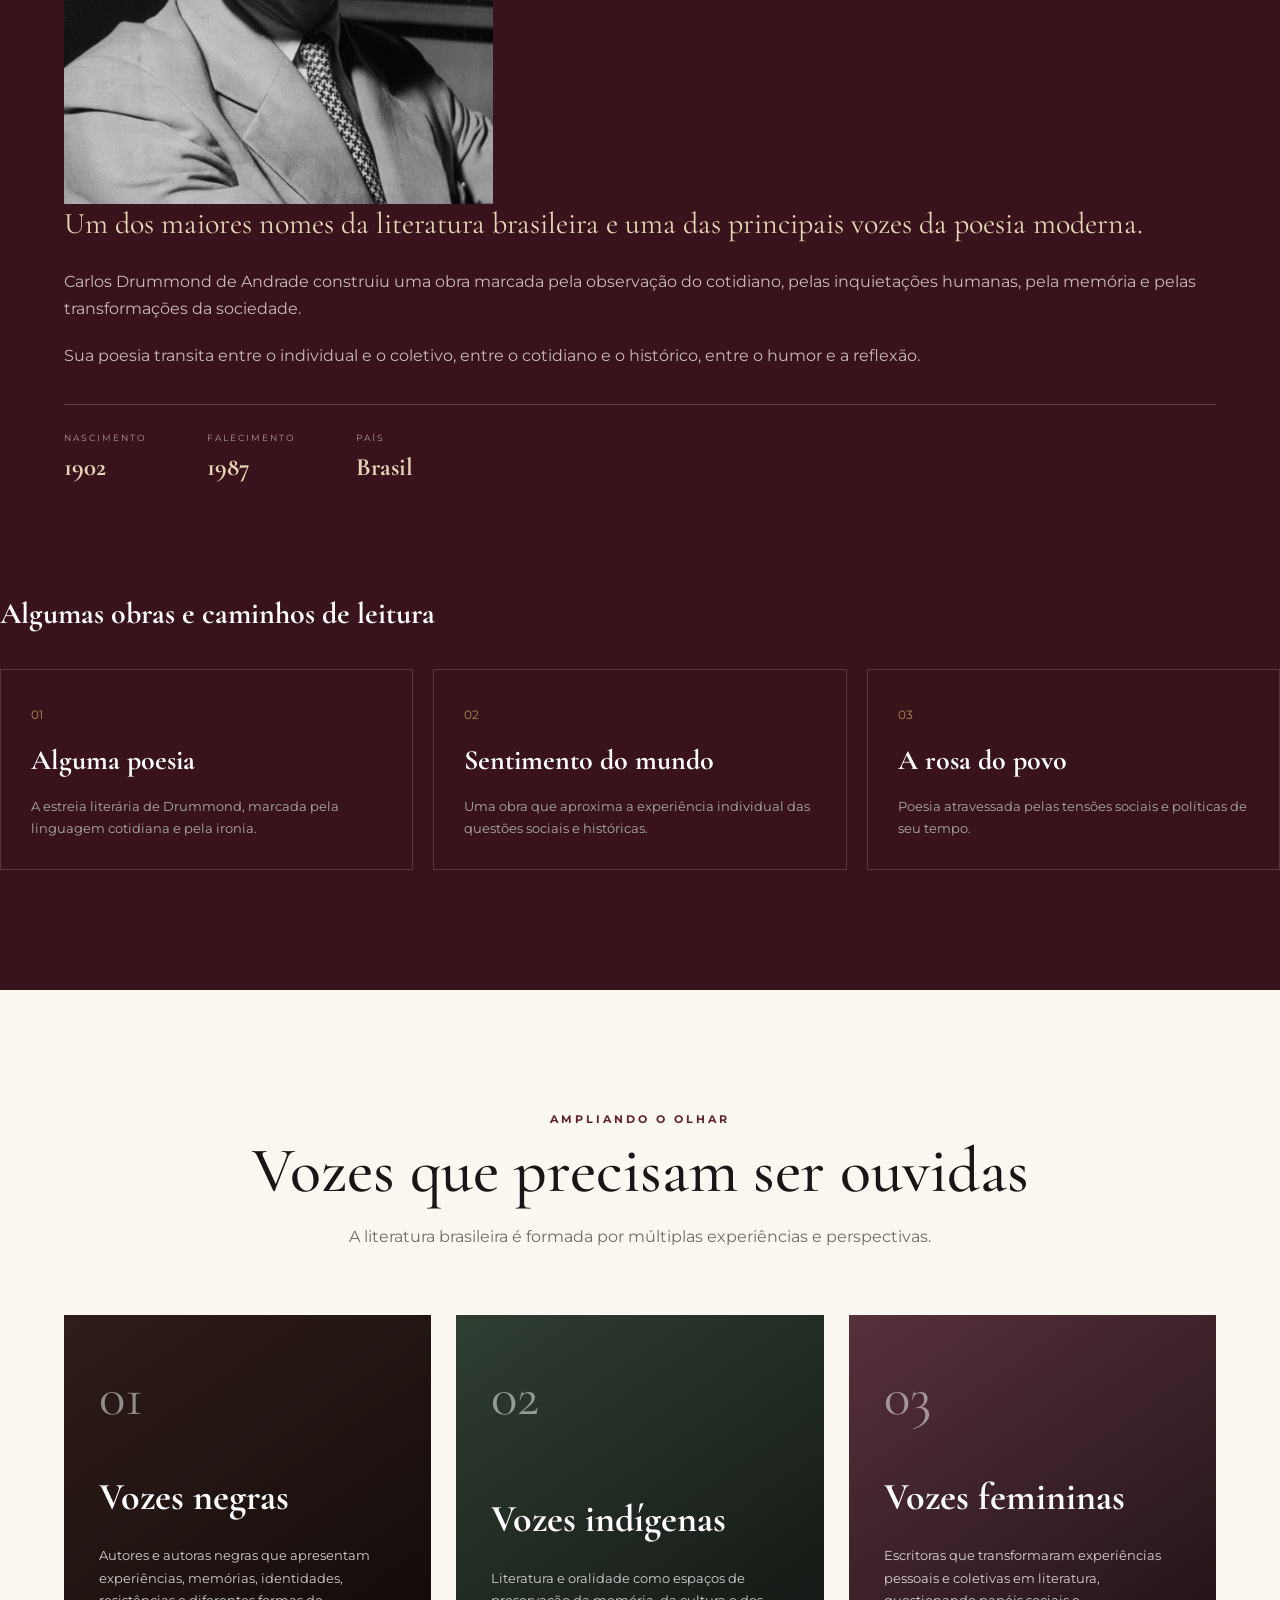
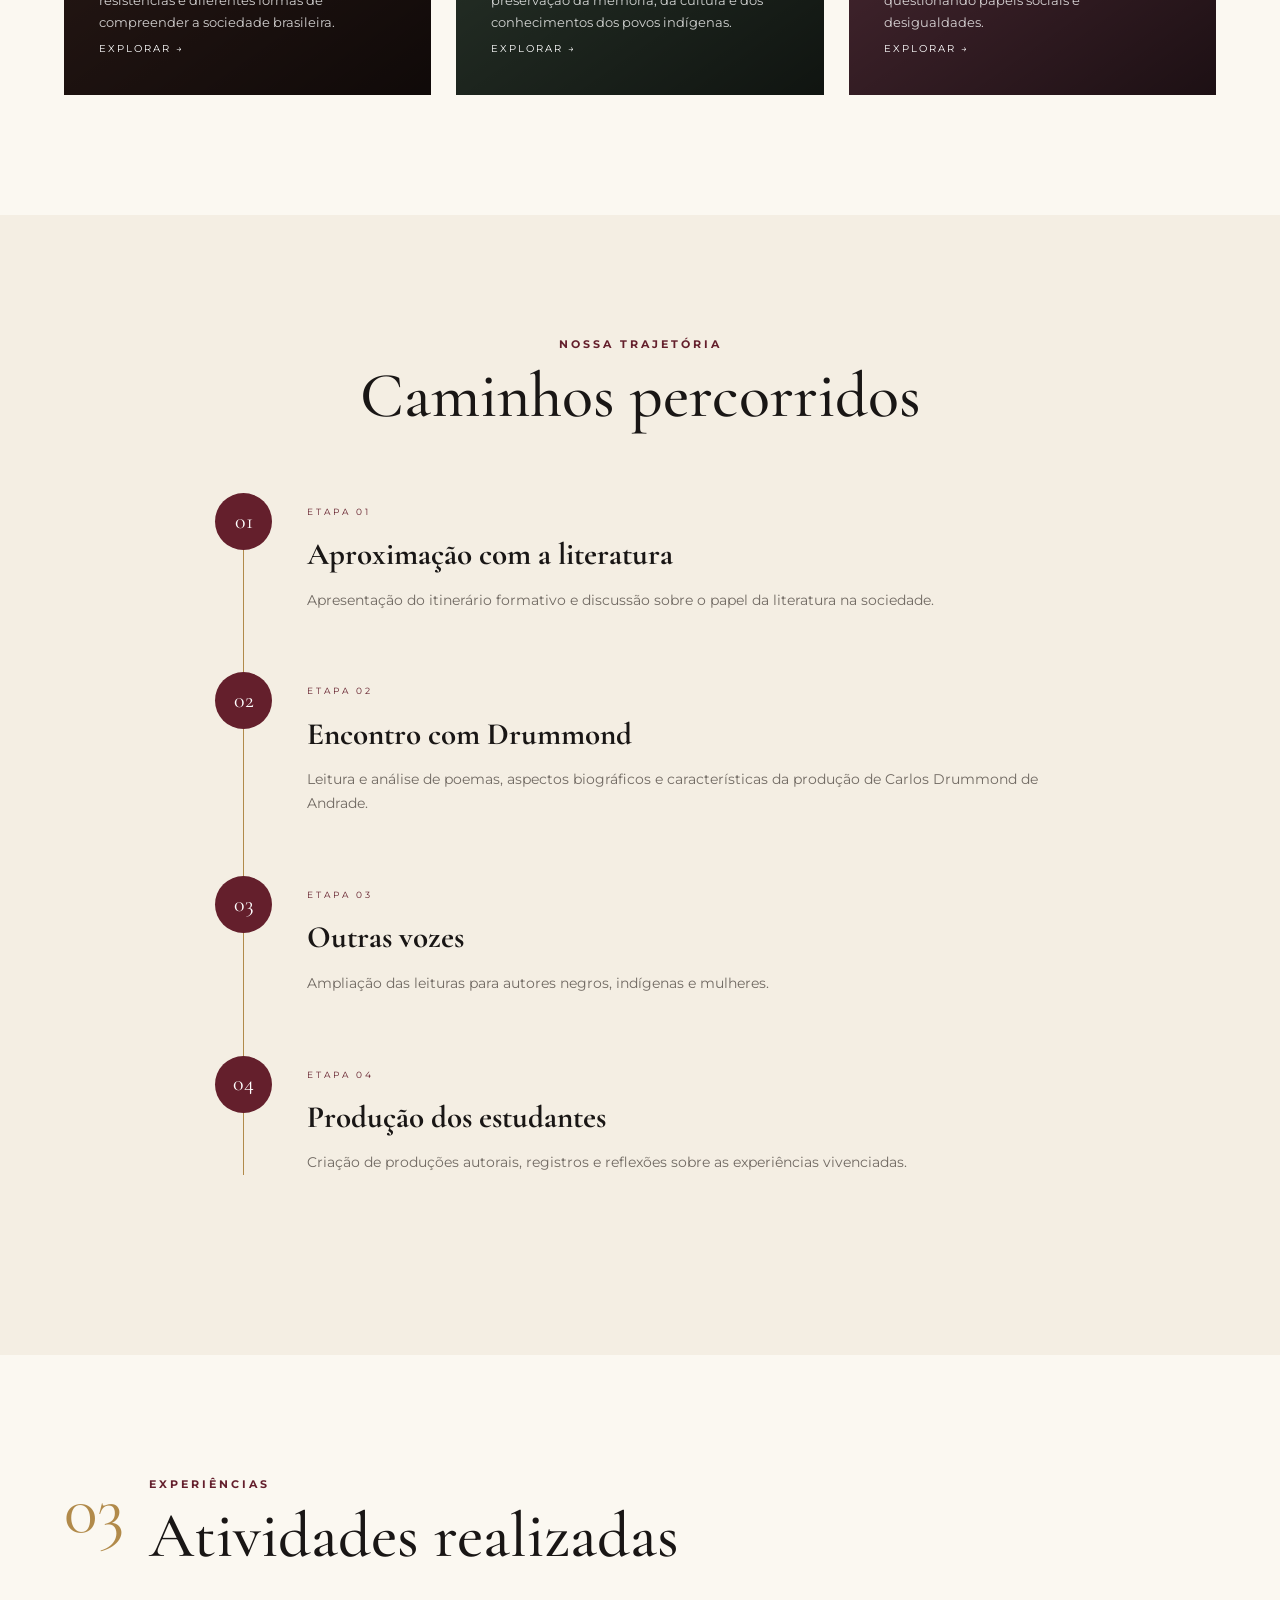
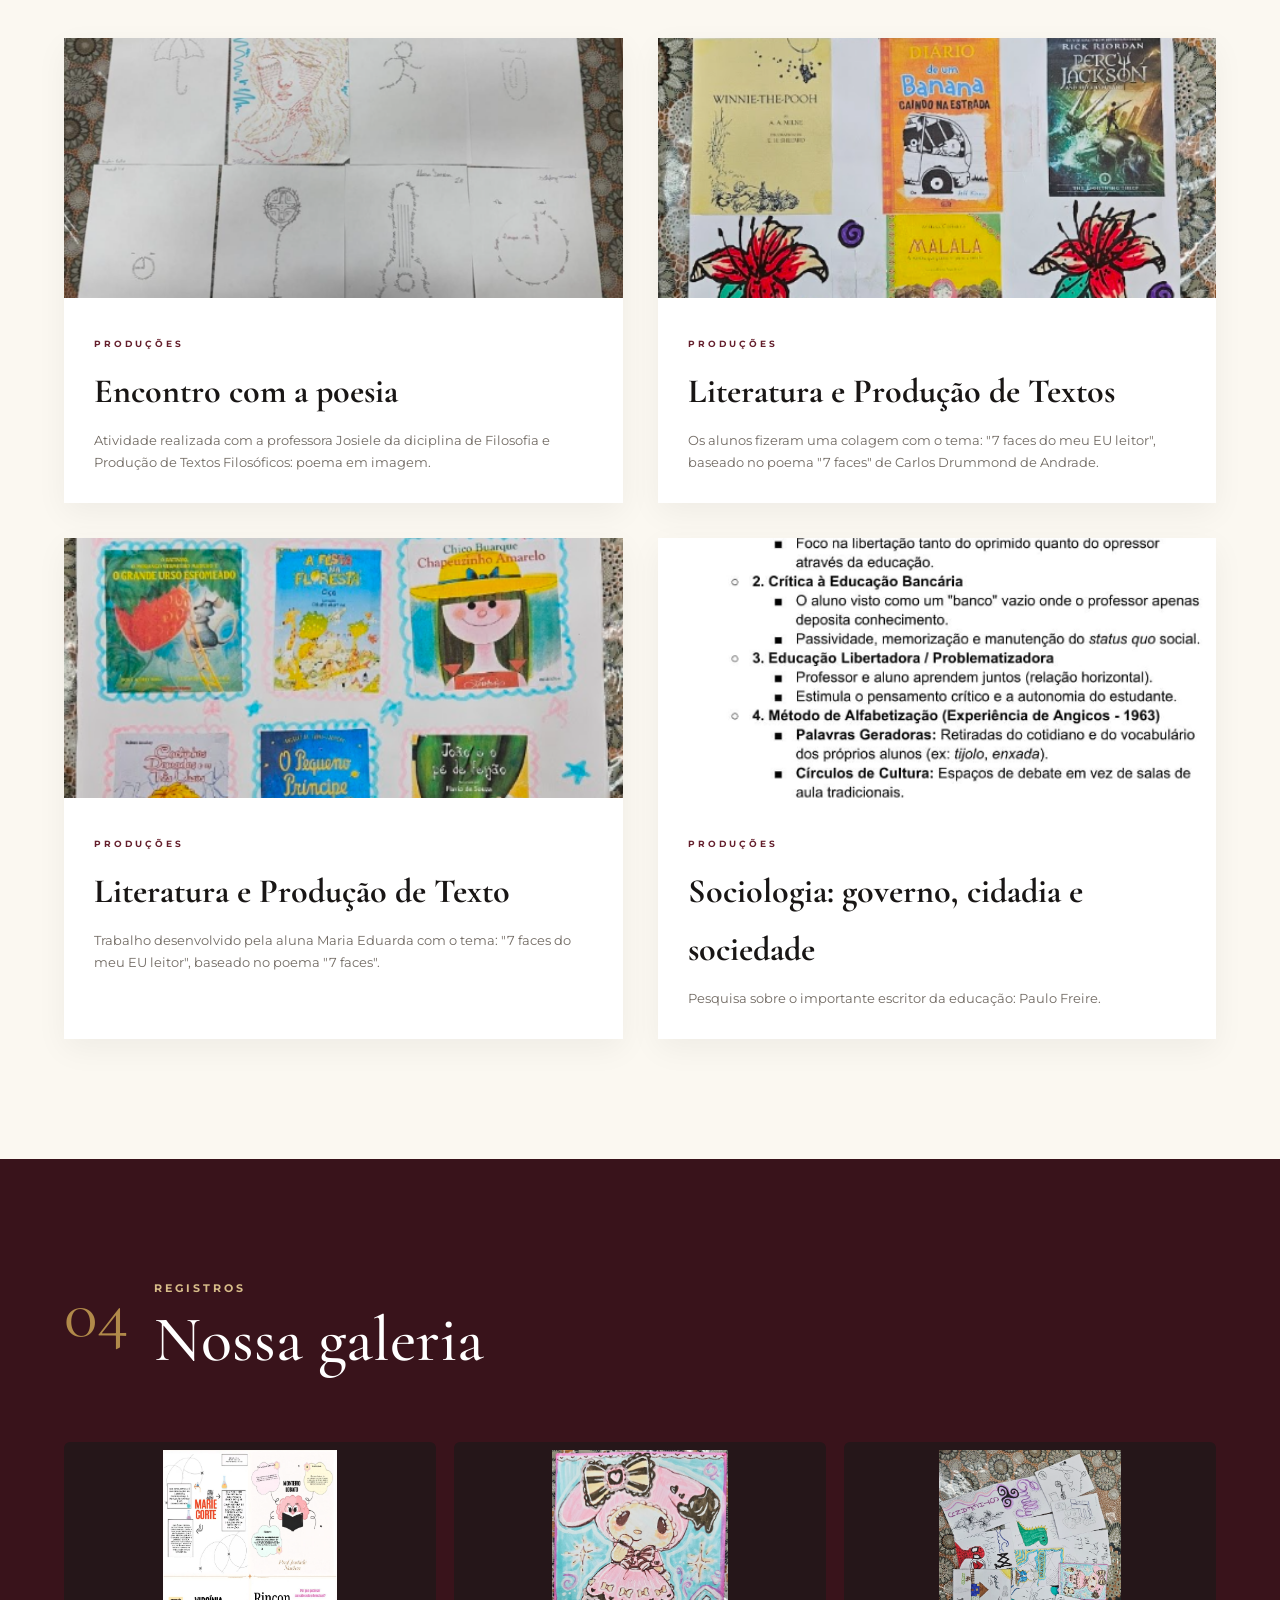
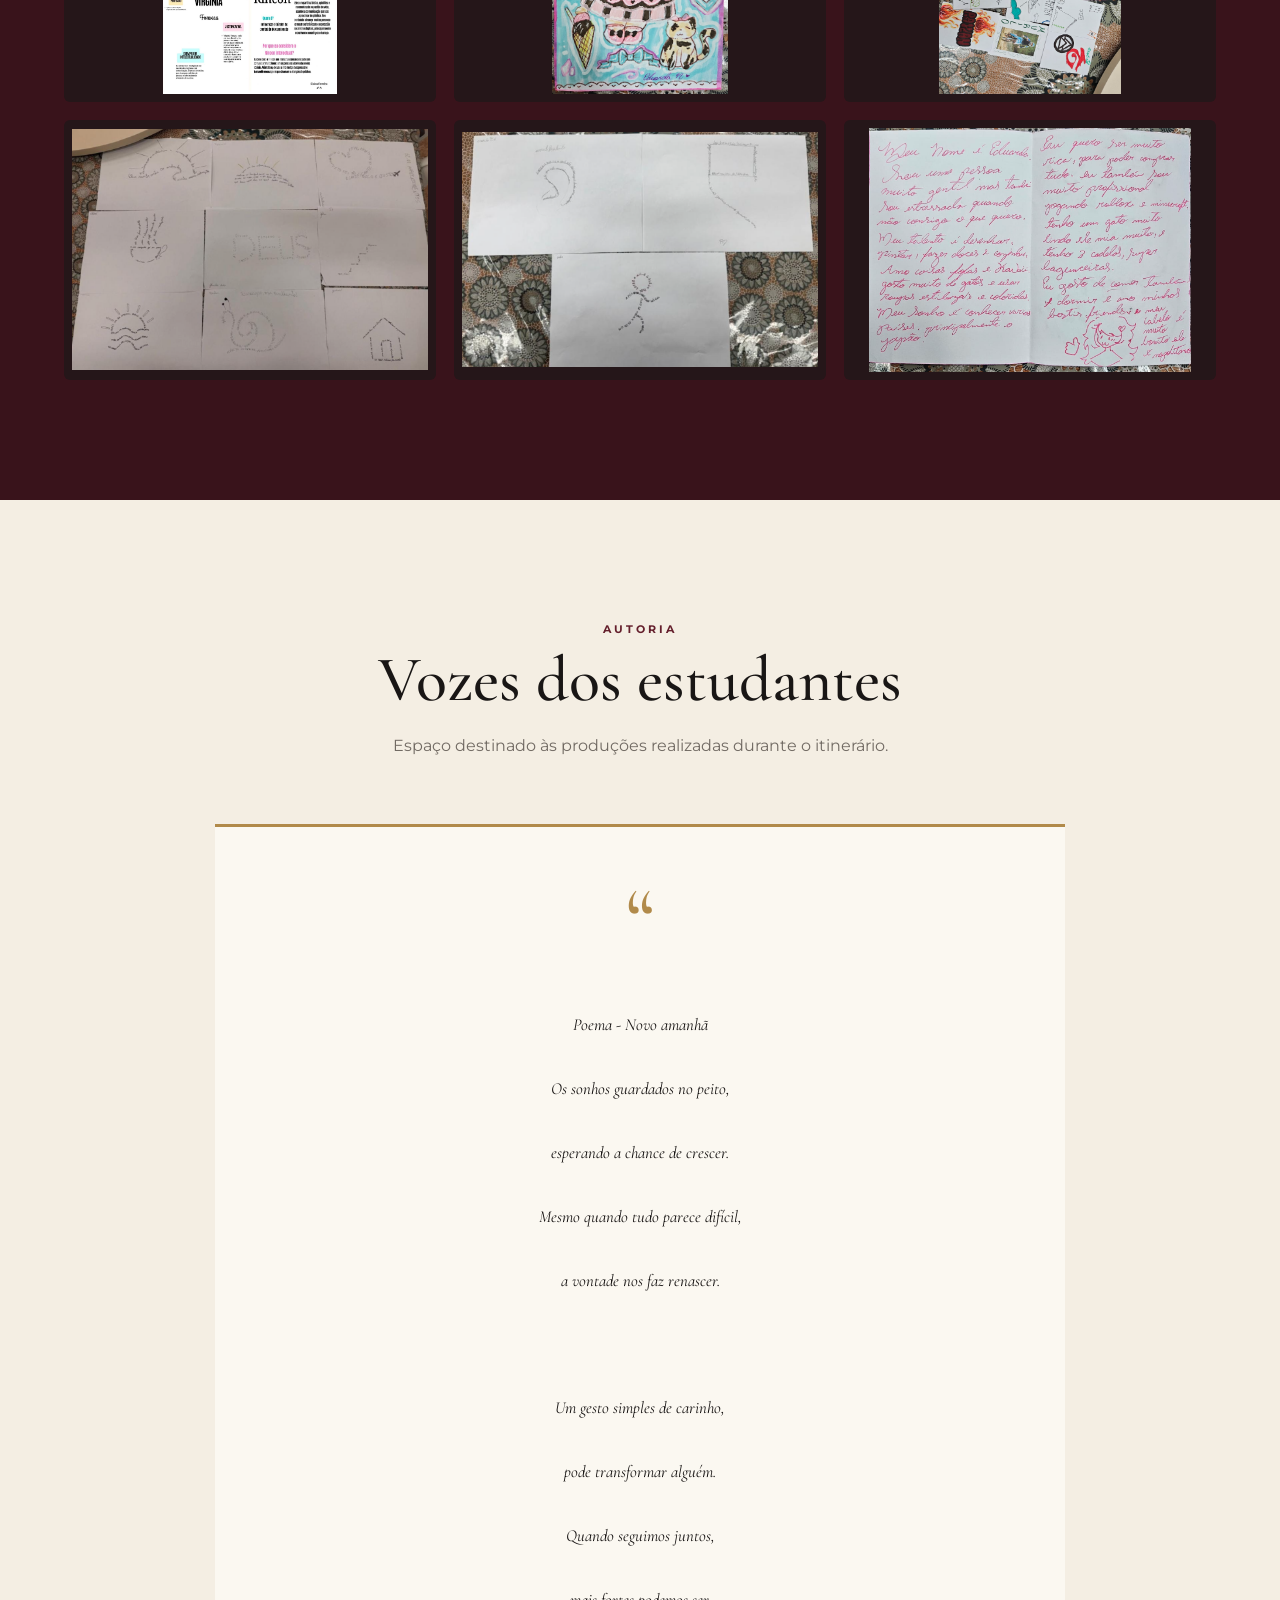
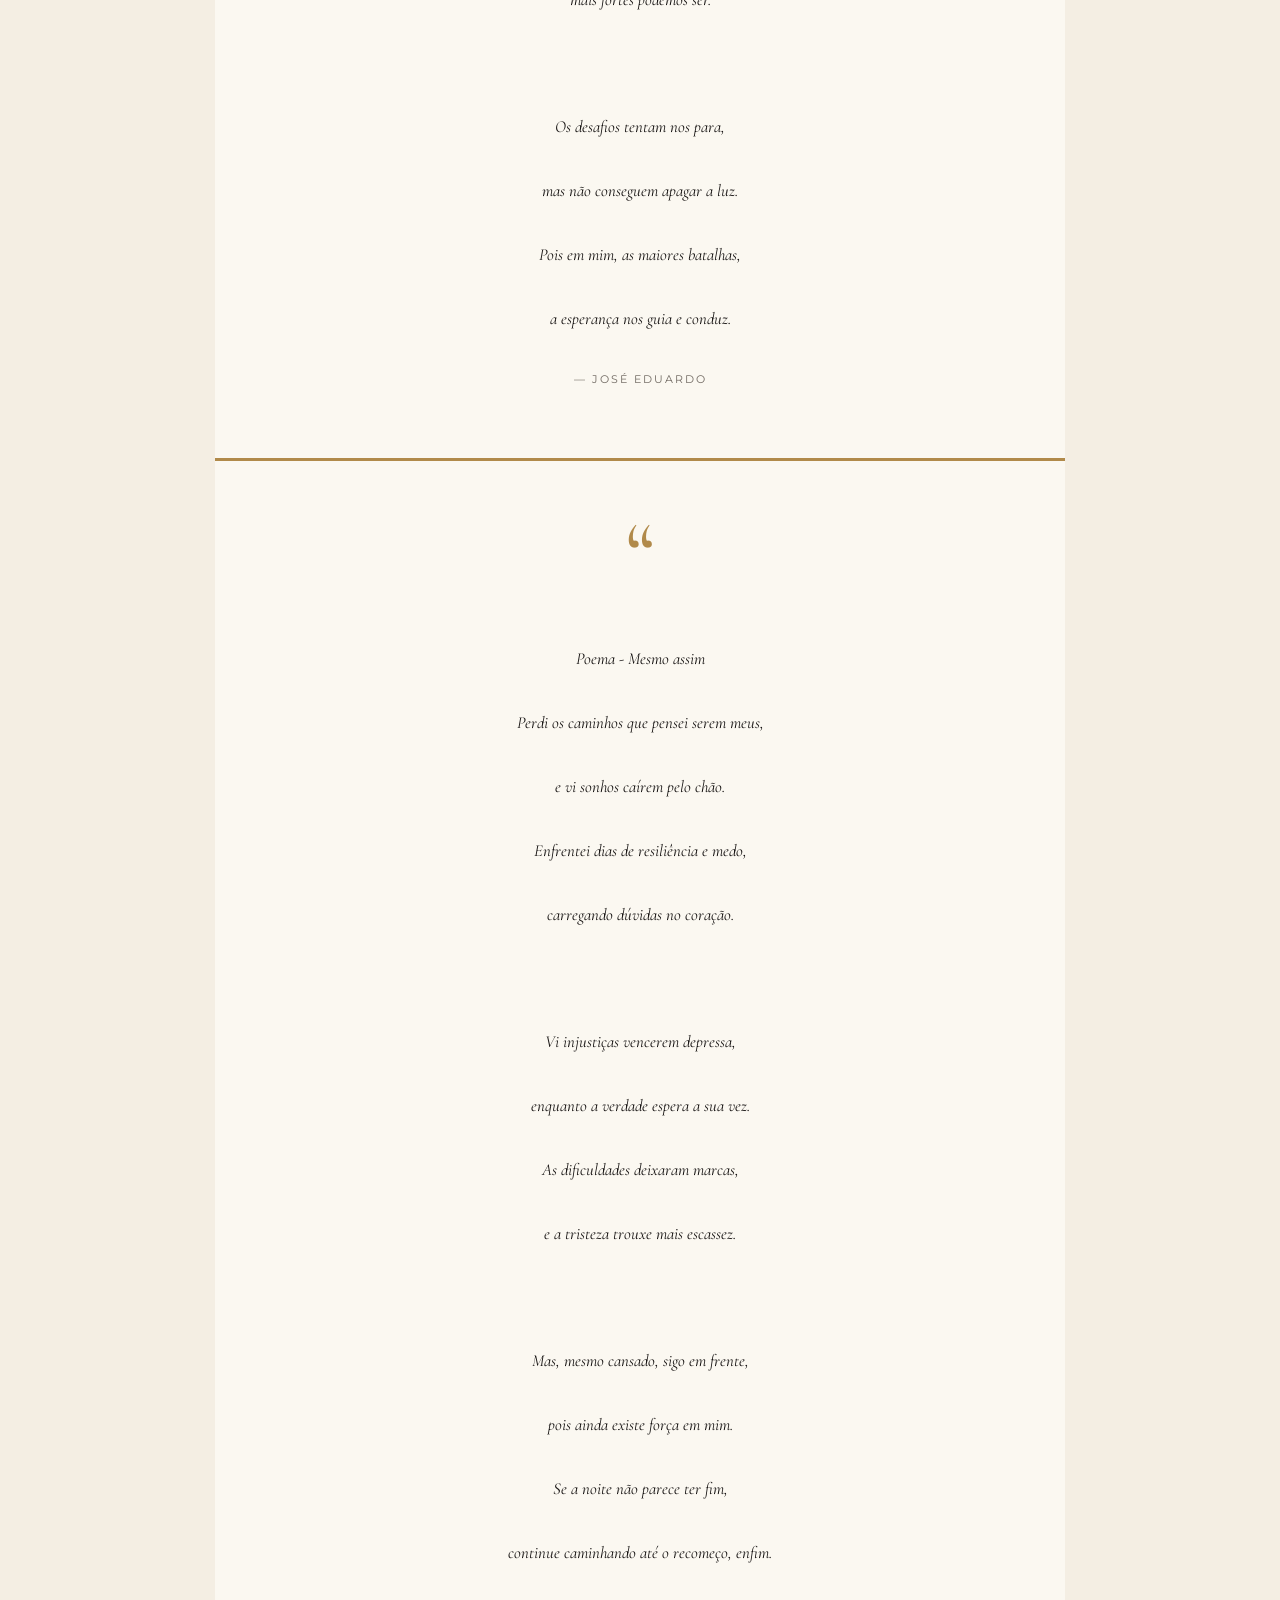
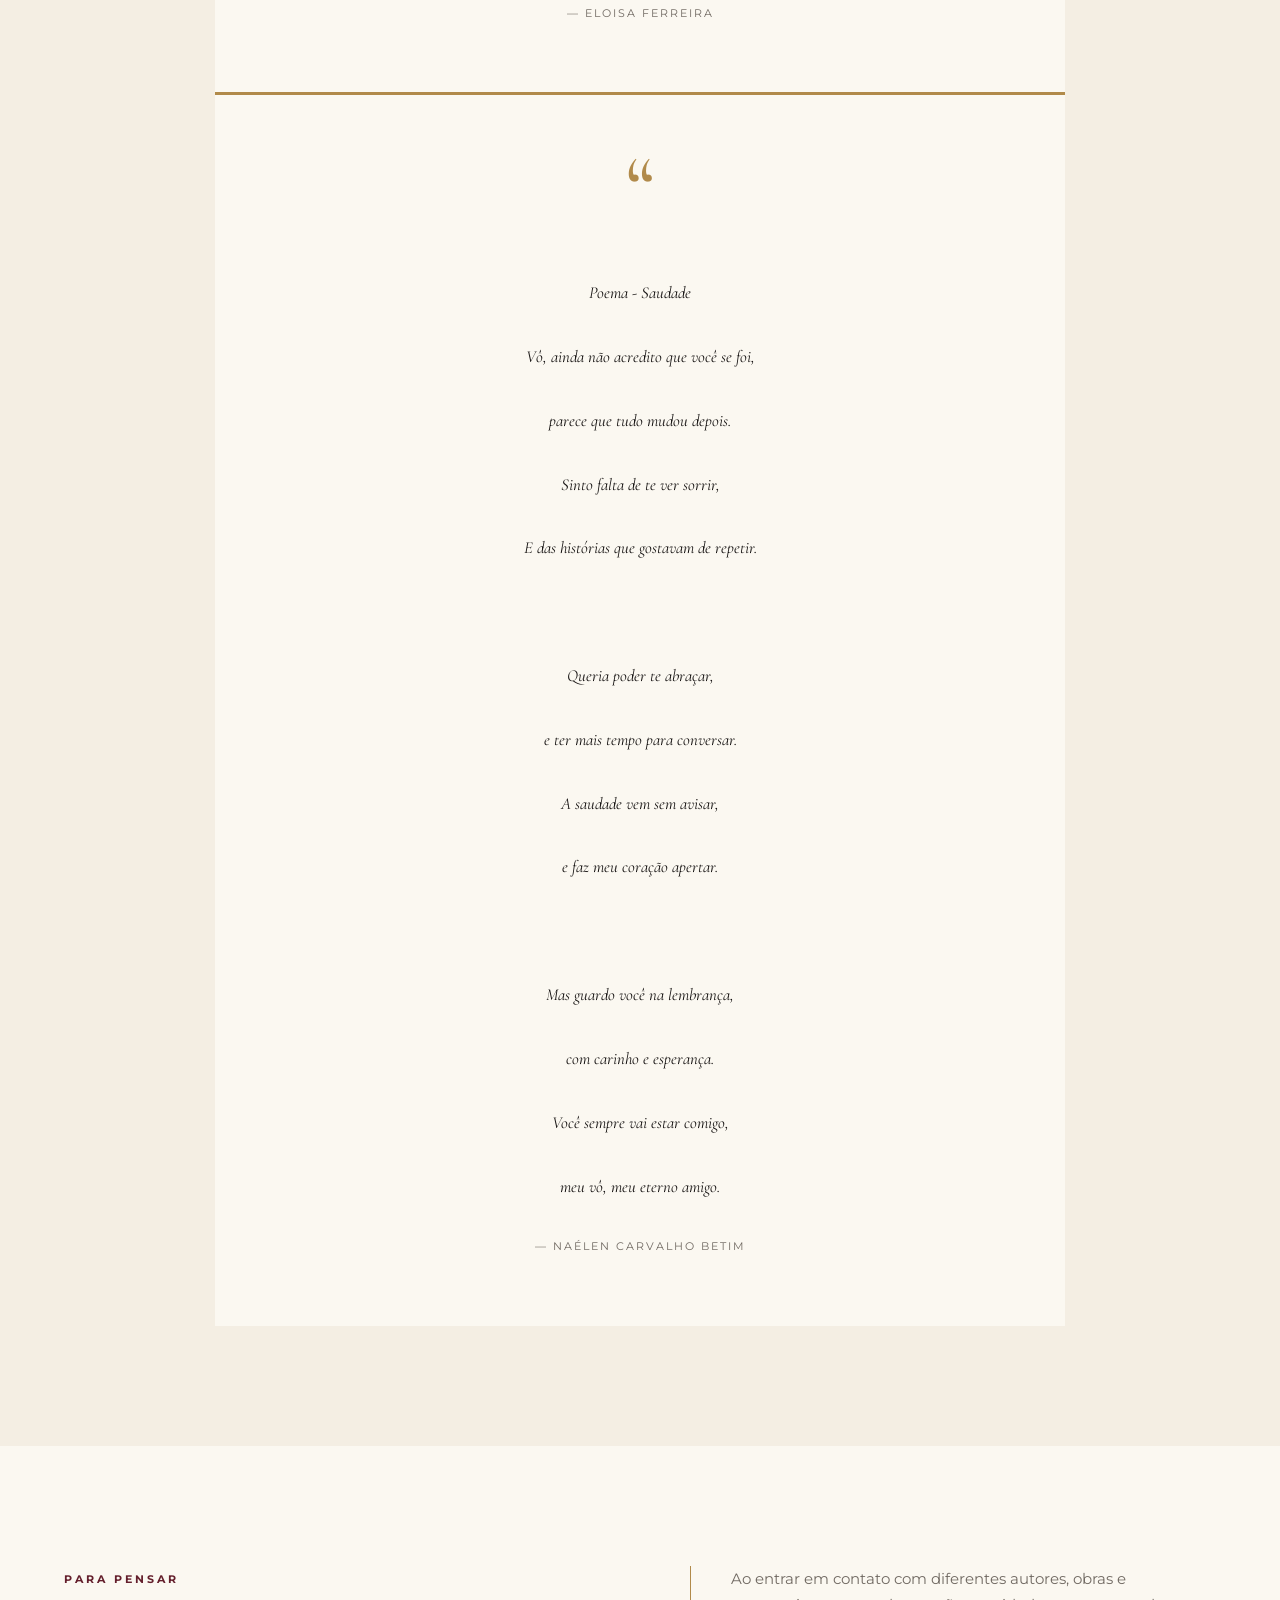
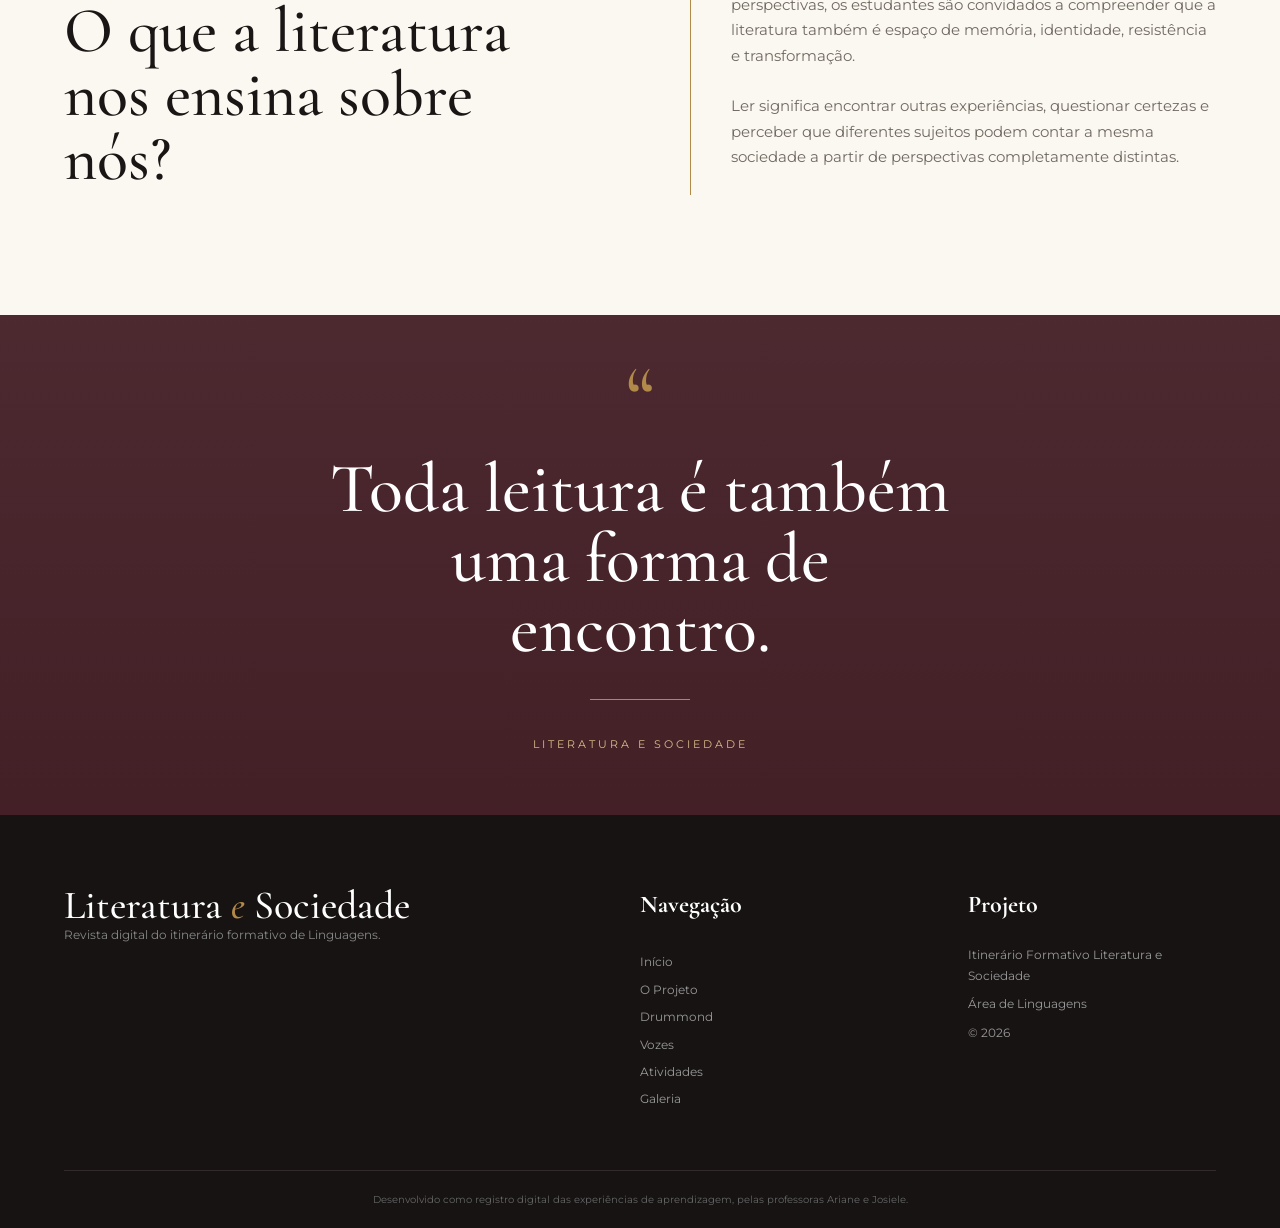
==== commit 0999a24b: "." ====
--- a/index.html
+++ b/index.html
@@ -134,7 +134,7 @@
                             por meio de projeto integrador, pretende promover uma formação integral e crítica, a partir
                             da articulação entre os componentes de Filosofia: análise de textos filosóficos (Prof. Josiele), Literatura
                             e
-                            produção de texto (prof. Ariane) e Sociologia: governo, cidadania e sociedade (Prof. Josiele), desde uma perspectiva
+                            produção de texto (Prof. Ariane) e Sociologia: governo, cidadania e sociedade (Prof. Josiele), desde uma perspectiva
                             interdisciplinar. O objetivo é possibilitar que os(as) estudantes ampliem sua compreensão
                             de mundo, desenvolvam a capacidade de análise e reflexão e assumam um papel ativo na
                             sociedade contemporânea.
